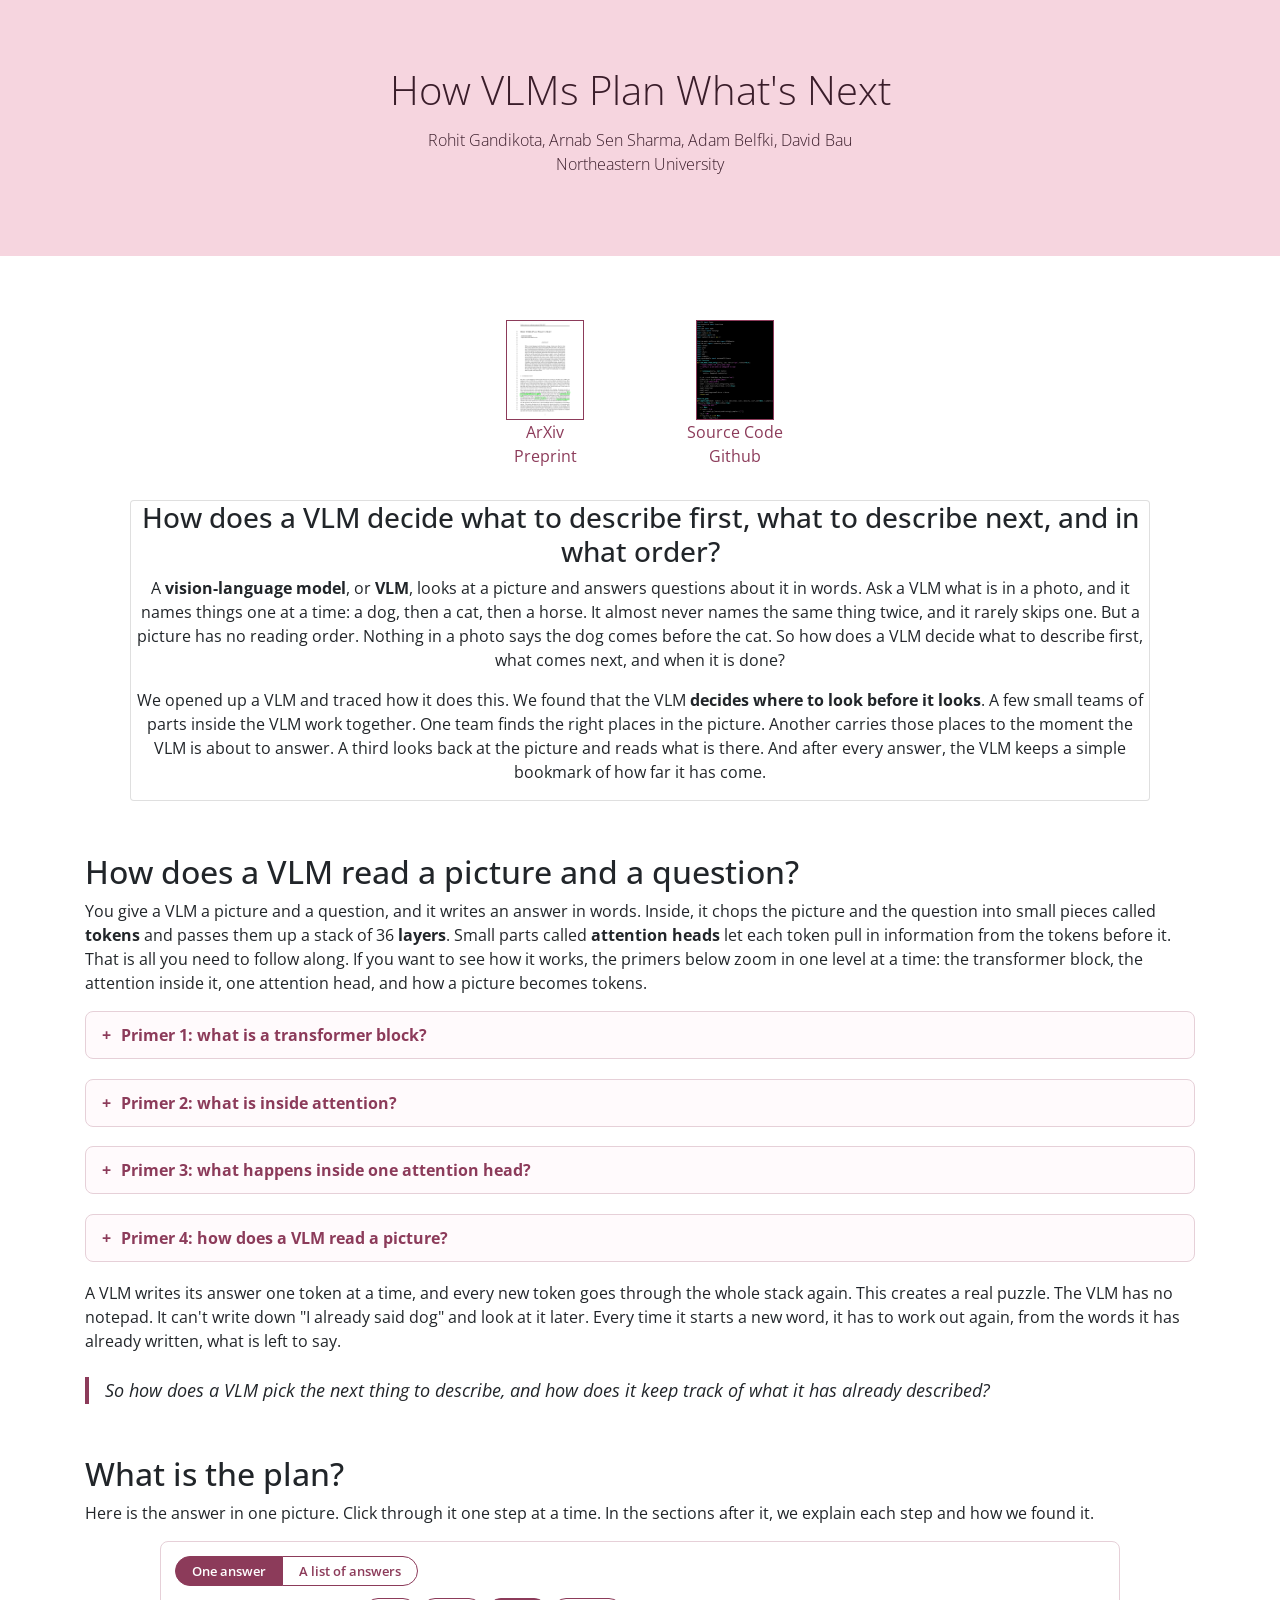
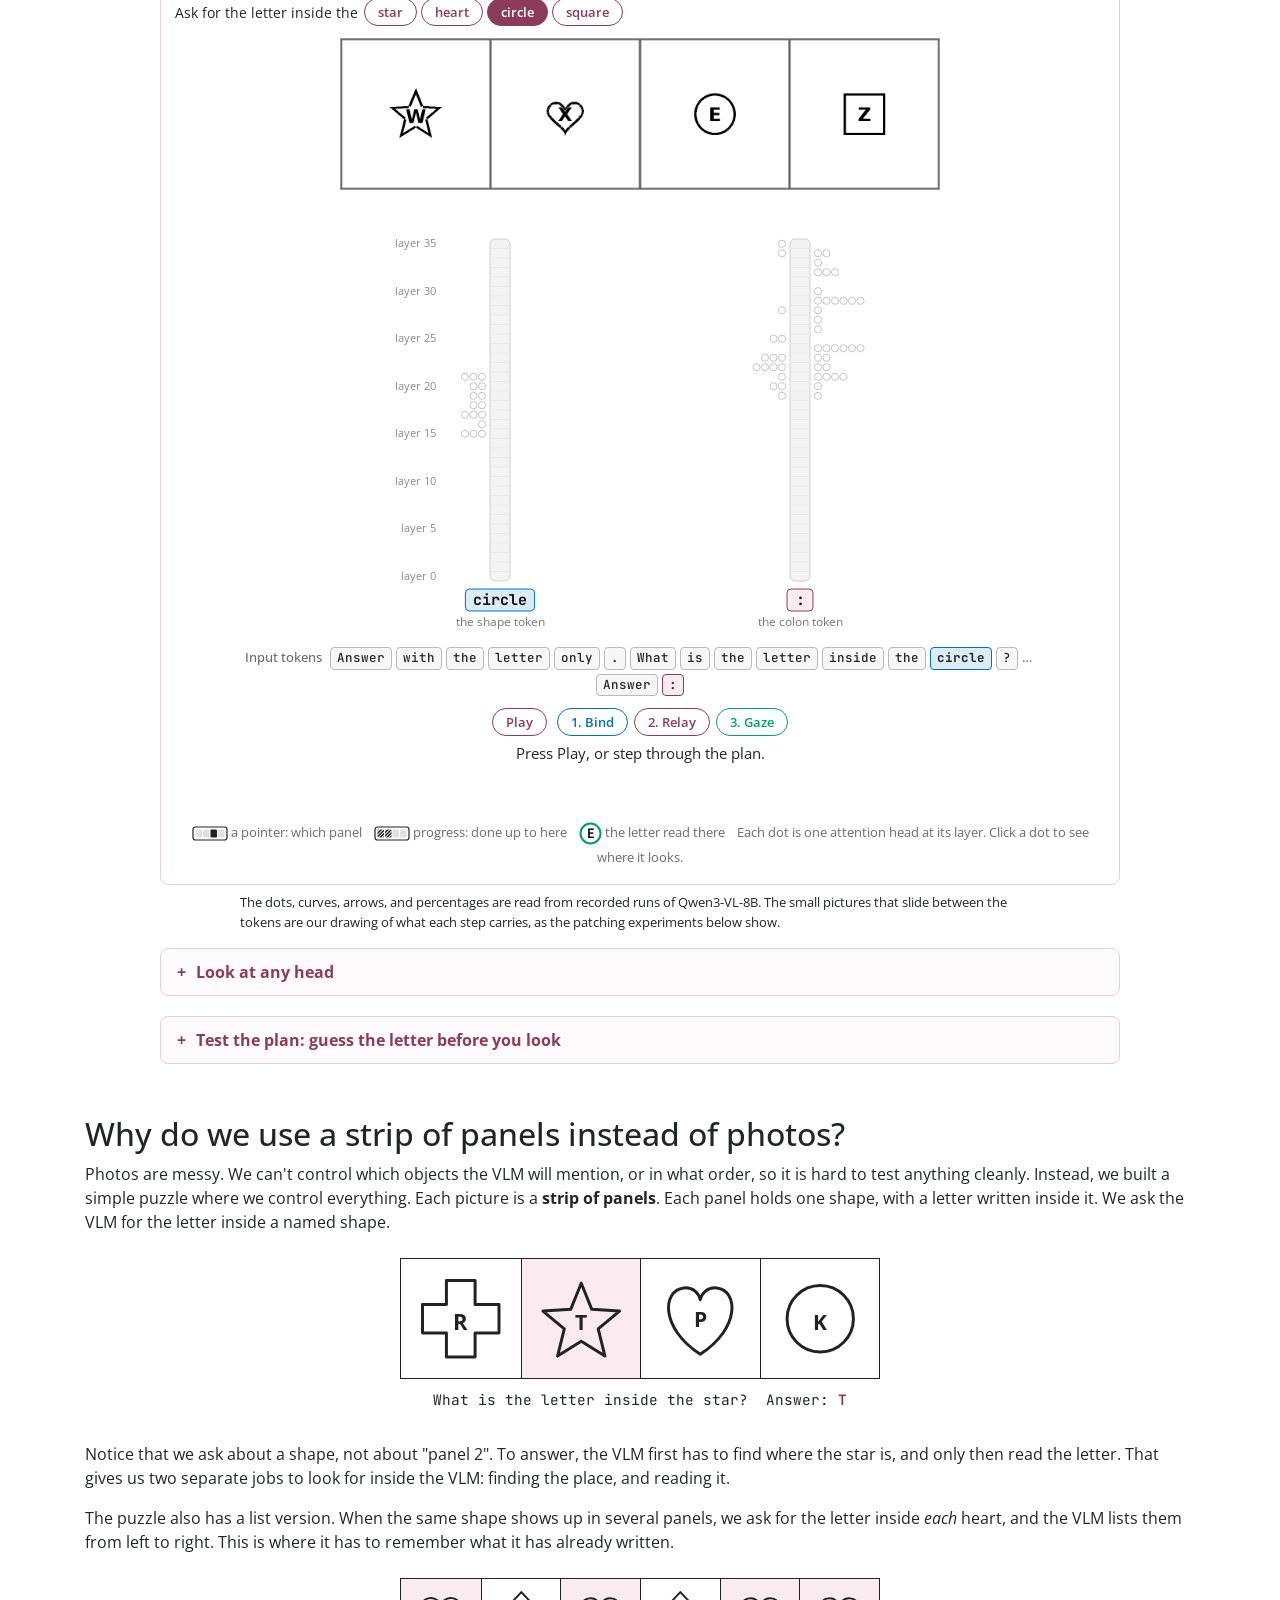
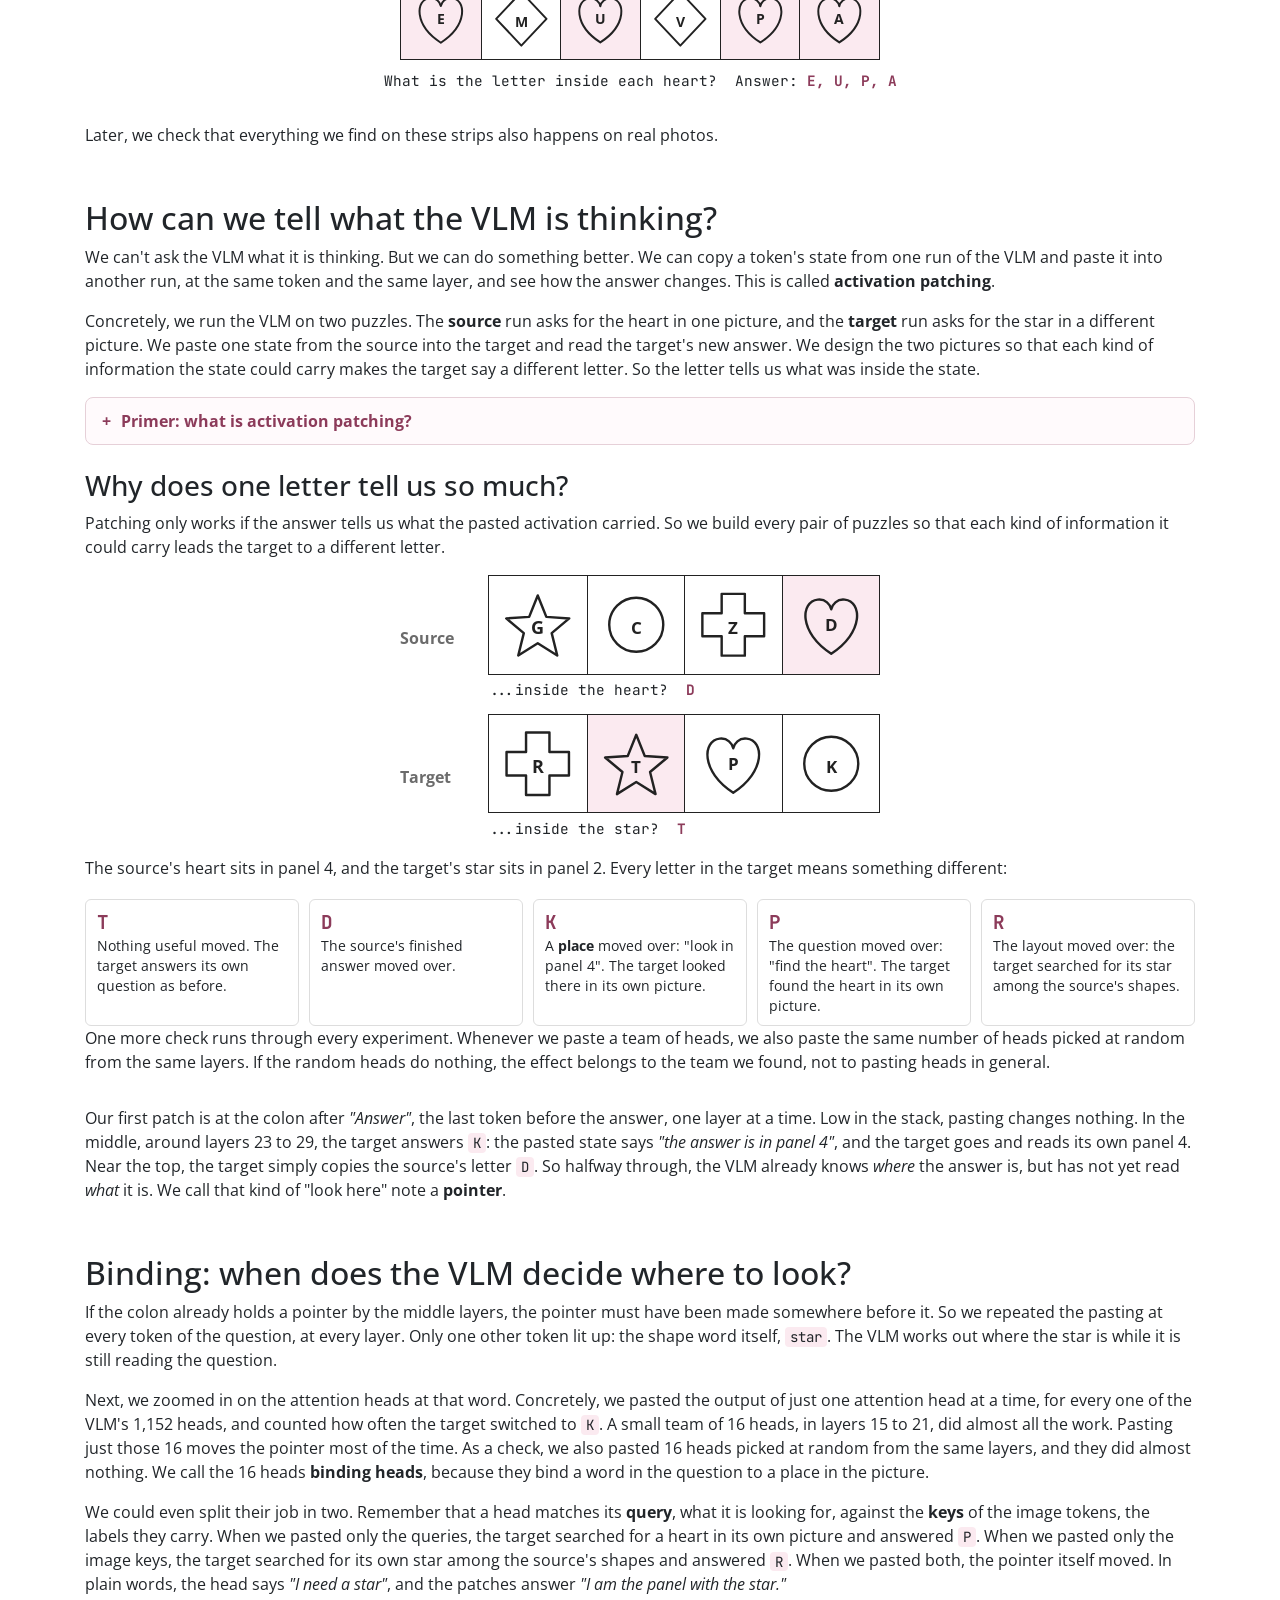
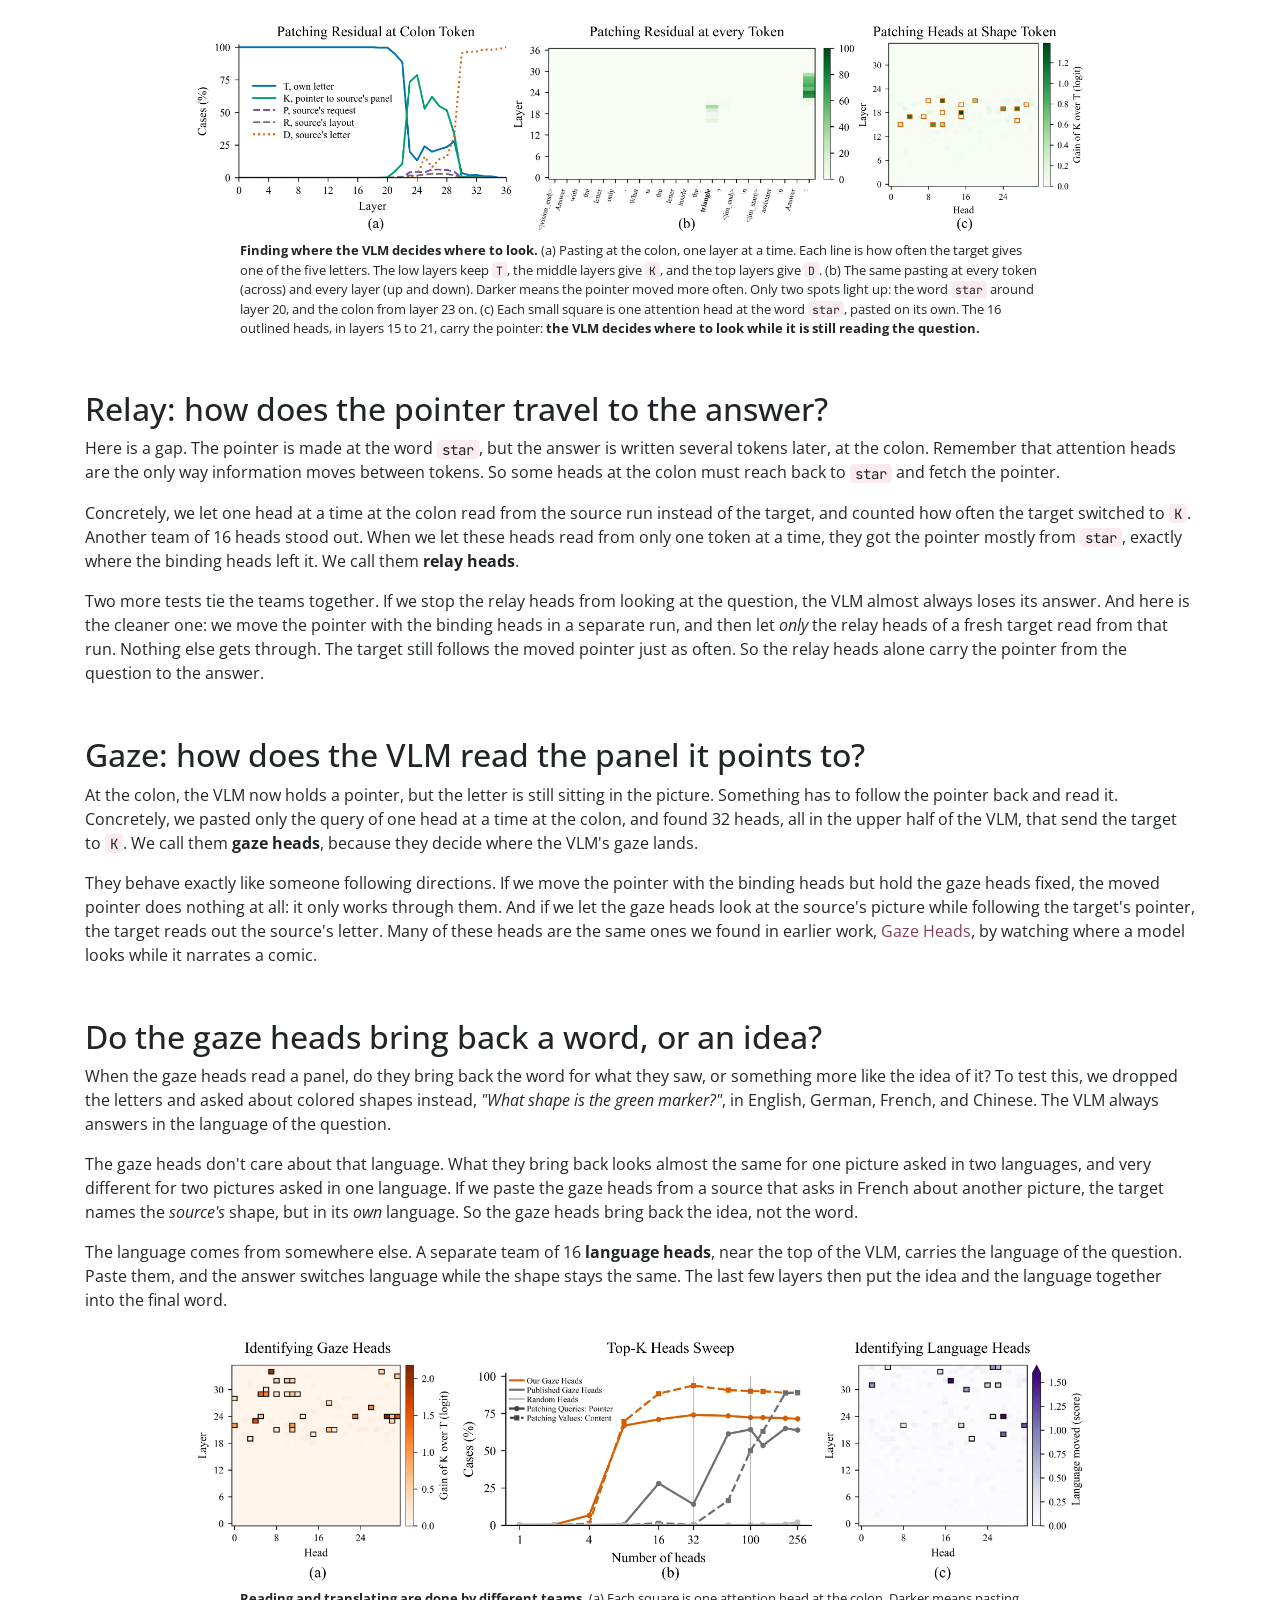
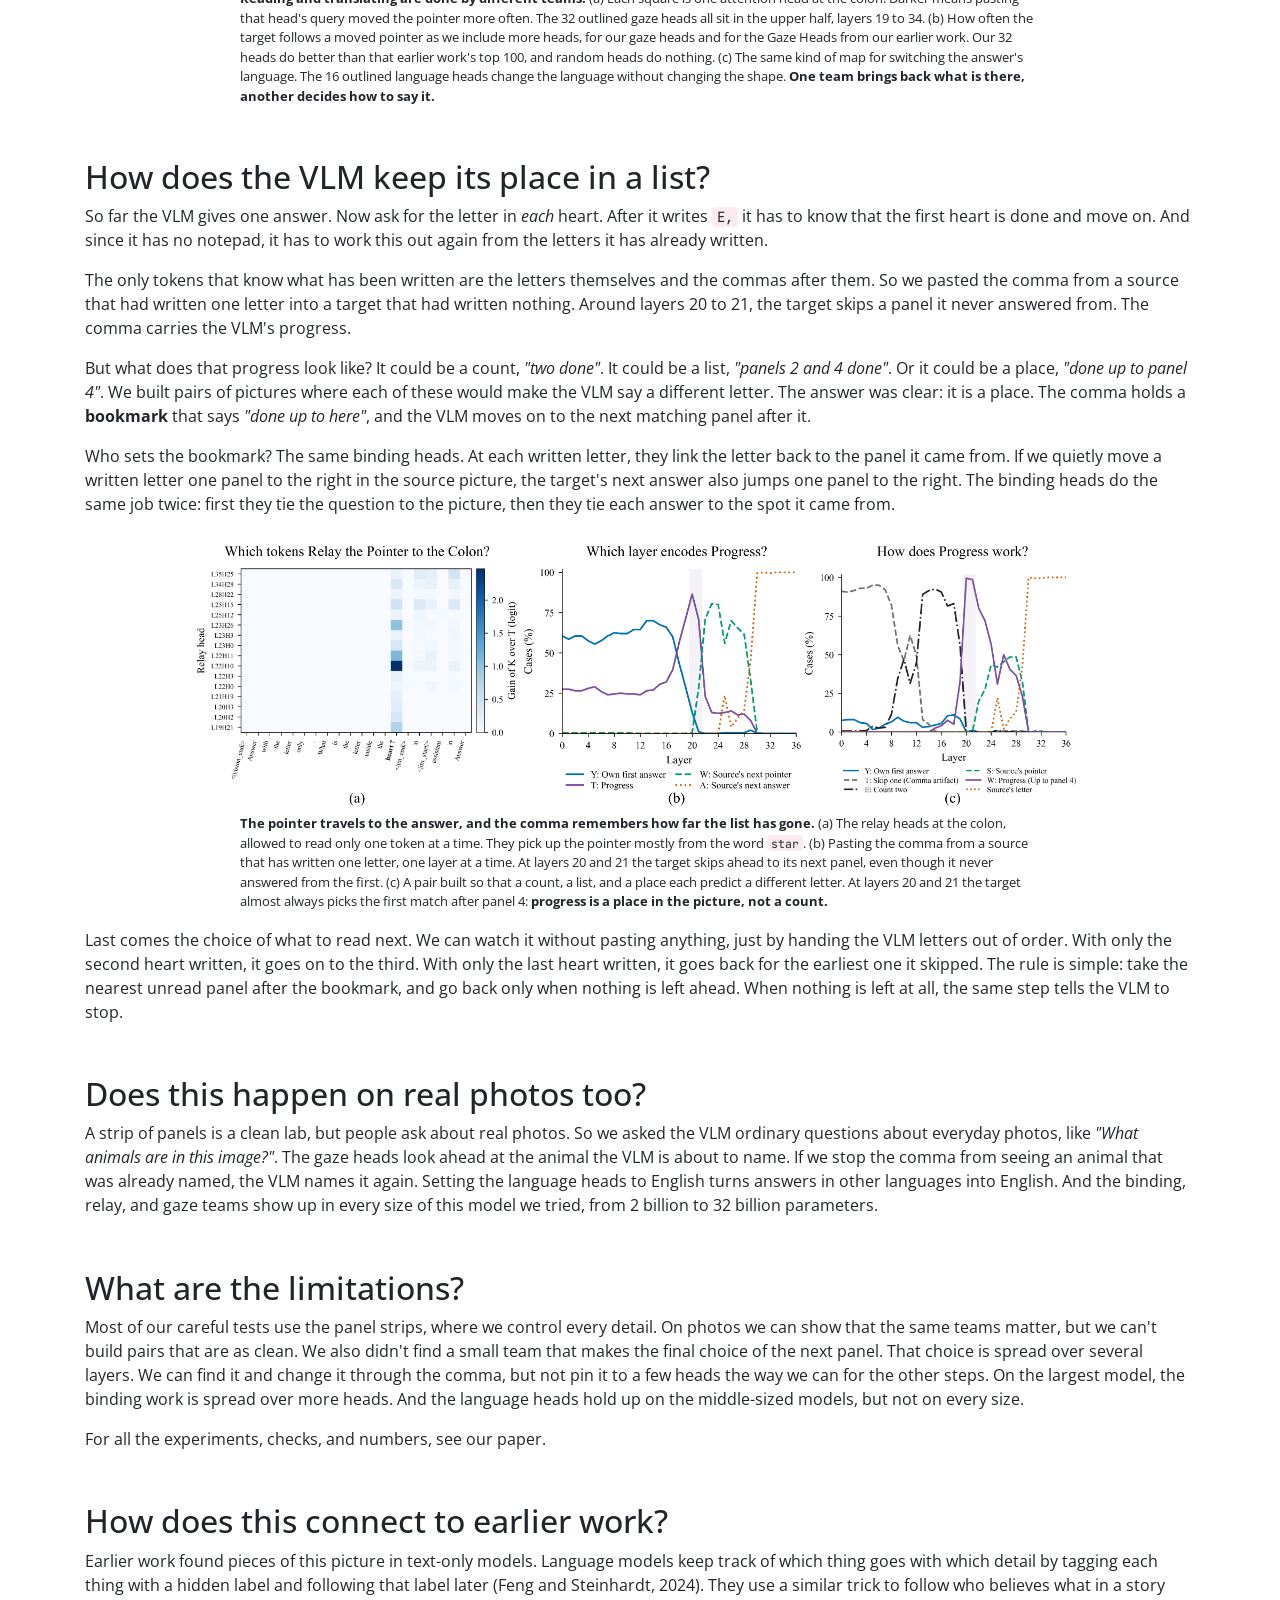
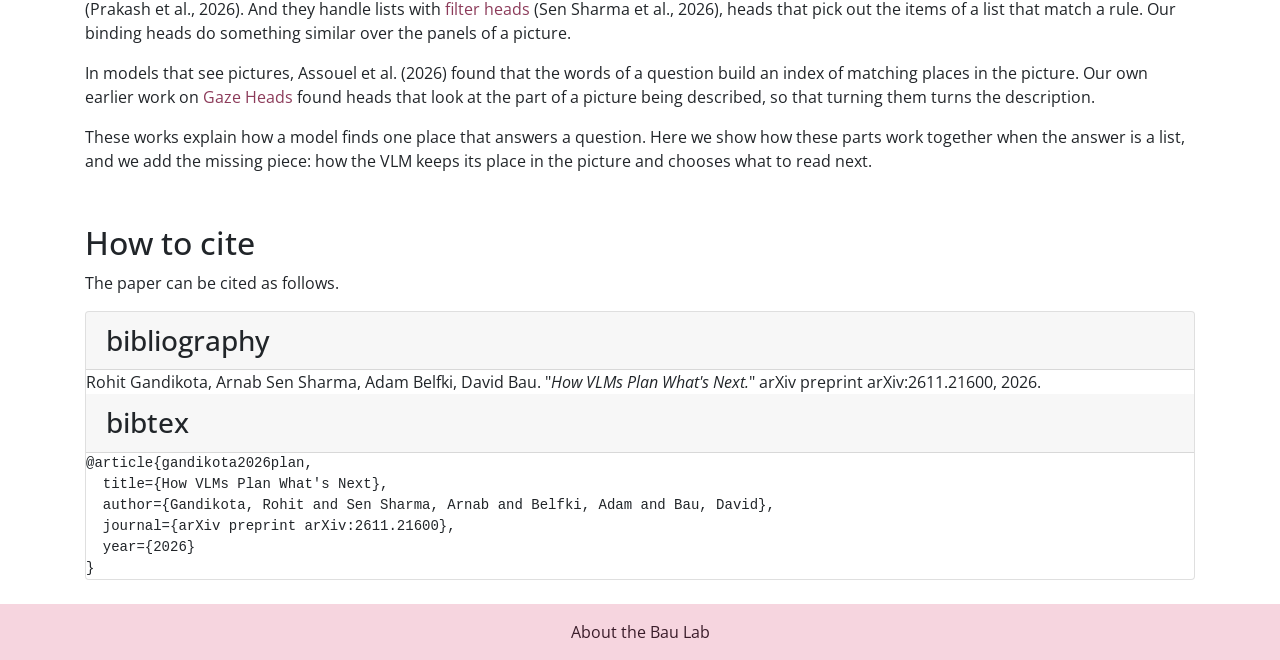
==== src/index.html @ c417b086 "Head map: title it 'Click on any cell' and add layer and head ticks" ====
<!doctype html>
<html lang="en">
<head>
<meta charset="utf-8">
<title>How VLMs Plan What's Next</title>
<meta name="viewport" content="width=device-width,initial-scale=1" />
<meta name="description" content="Inside a vision-language model, a few groups of attention heads decide where to look before the VLM looks." />
<meta property="og:title" content="How VLMs Plan What's Next" />
<meta property="og:description" content="Inside a vision-language model, a few groups of attention heads decide where to look before the VLM looks." />
<meta property="og:type" content="website" />
<meta property="og:image" content="https://plan.baulab.info/images/paper/mechanism_single.png" />
<meta name="twitter:card" content="summary_large_image" />
<meta name="twitter:title" content="How VLMs Plan What's Next" />
<meta name="twitter:description" content="Inside a vision-language model, a few groups of attention heads decide where to look before the VLM looks." />
<link rel="icon" href="favicon.ico">

<link href="https://maxcdn.bootstrapcdn.com/bootstrap/4.0.0-alpha.6/css/bootstrap.min.css" rel="stylesheet" integrity="sha384-rwoIResjU2yc3z8GV/NPeZWAv56rSmLldC3R/AZzGRnGxQQKnKkoFVhFQhNUwEyJ" crossorigin="anonymous">
<script src="https://code.jquery.com/jquery-3.2.1.min.js" integrity="sha256-hwg4gsxgFZhOsEEamdOYGBf13FyQuiTwlAQgxVSNgt4=" crossorigin="anonymous"></script>
<link rel="preconnect" href="https://fonts.googleapis.com">
<link rel="preconnect" href="https://fonts.gstatic.com" crossorigin>
<link href="https://fonts.googleapis.com/css?family=Open+Sans:300,400,700" rel="stylesheet">
<link href="https://fonts.googleapis.com/css2?family=JetBrains+Mono:wght@500&display=swap" rel="stylesheet">
<link href="style.css" rel="stylesheet">

<style>
:root {
  --rose: #F6D5DF;
  --rose-ink: #3A1D2A;
  --rose-dark: #8C3B5A;
  --bind: #0072B2;
  --relay: #8C3B5A;
  --gaze: #009E73;
  --prog: #D55E00;
  --tint: #FBEAF0;
  --muted: #6b6b6b;
}
.cite, .citegroup { margin-bottom: 8px; }
.tok { font-family: 'JetBrains Mono', Menlo, monospace; font-size: 0.88em; background: var(--tint); padding: 0.05em 0.35em; border-radius: 4px; }
.question { font-style: italic; font-size: 1.1rem; border-left: 4px solid var(--rose-dark); padding-left: 1rem; margin: 1.5rem 0; }
a { color: var(--rose-dark); }
.nd-pageheader a { color: var(--rose-ink); }

/* Panel strips used in the text */
.strip { display: grid; grid-template-columns: repeat(var(--n), minmax(0, 1fr)); max-width: 30rem; border: 1.5px solid #222; background: #fff; margin: 0 auto; }
.strip > div { aspect-ratio: 1; border-left: 1.5px solid #222; }
.strip > div:first-child { border-left: 0; }
.strip svg { width: 100%; height: 100%; display: block; }
.strip .hit { background: var(--tint); }
.prompt { font-family: 'JetBrains Mono', Menlo, monospace; font-size: 0.9rem; text-align: center; margin-top: 0.6rem; }
.prompt .ans { color: var(--rose-dark); font-weight: 700; }
.demo { margin: 1.5rem auto 2rem; }
.pair { display: grid; grid-template-columns: 4.5rem minmax(0, 1fr); gap: 0.8rem 1rem; align-items: center; max-width: 30rem; margin: 0 auto; }
.pair .lab { font-weight: 700; color: var(--muted); }
.pair .prompt { text-align: left; margin-top: 0.3rem; }
.outcomes { display: grid; grid-template-columns: repeat(auto-fit, minmax(10rem, 1fr)); gap: 0.6rem; margin-top: 1.2rem; }
.outcomes div { border: 1px solid #ddd; border-radius: 6px; padding: 0.55rem 0.7rem; font-size: 0.9rem; line-height: 1.4; }
.outcomes .L { font-family: 'JetBrains Mono', Menlo, monospace; font-size: 1.2rem; display: block; color: var(--rose-dark); font-weight: 700; }
figcaption { font-size: 13px; line-height: 1.5; text-align: left; max-width: 800px; margin: 8px auto 0; }

/* Interactive plan: recorded runs of the model, drawn step by step. Every name starts with pv-. */
#plan { --lang: #7A5195; --line: #e6d0d8; max-width: 960px; margin: 10px auto 0; text-align: left; }
#plan .pv-mono { font-family: 'JetBrains Mono', Menlo, monospace; }
#plan .pv-note { font-size: 13px; color: var(--muted); }
#plan .pv-card { border: 1px solid var(--line); border-radius: 8px; background: #fff; padding: 14px; min-width: 0; }
#plan .pv-card h3 { margin: 0 0 8px; font-size: 0.95rem; font-weight: 700; color: var(--rose-dark); }
#plan .pv-strip { position: relative; border: 1px solid #999; line-height: 0; }
#plan .pv-strip img { width: 100%; display: block; }
#plan .pv-strip canvas { position: absolute; inset: 0; width: 100%; height: 100%; image-rendering: pixelated; pointer-events: none; }
#plan .pv-ask { margin: 8px 0 2px; font-size: 14px; line-height: 1.5; }
#plan .pv-controls { display: flex; flex-wrap: wrap; align-items: center; gap: 10px; margin-top: 8px; }
#plan button { font: 600 13px 'Open Sans', sans-serif; border: 1px solid var(--rose-dark); background: #fff; color: var(--rose-dark); border-radius: 999px; padding: 4px 13px; cursor: pointer; }
#plan button[aria-pressed="true"] { background: var(--rose-dark); color: #fff; }
#plan button:focus-visible { outline: 2px solid var(--bind); outline-offset: 2px; }
#plan .pv-picker { display: flex; flex-wrap: wrap; align-items: center; gap: 6px; margin-bottom: 12px; font-size: 14px; }
#plan .pv-scroll { overflow-x: auto; }
#plan .pv-scene { position: relative; min-width: 600px; max-width: 900px; margin: 0 auto; }
#plan .pv-scene .pv-strip { width: 66.667%; margin: 0 auto; }
#pv-fig { display: block; width: 100%; height: auto; margin-top: -1px; }
#pv-fig .pv-in { animation: pv-fadein .5s ease both; }
@keyframes pv-fadein { from { opacity: 0; } }
@media (prefers-reduced-motion: reduce) { #pv-fig .pv-in { animation: none; } }
#plan .pv-question { display: flex; flex-wrap: wrap; justify-content: center; align-items: center; gap: 4px; font: 500 12.5px/1.5 'JetBrains Mono', Menlo, monospace; margin: 6px auto 12px; max-width: 820px; }
#plan .pv-question .pv-note { font-family: 'Open Sans', sans-serif; margin-right: 4px; }
#plan .pv-tok { border: 1px solid #b9b9b9; border-radius: 4px; background: #f7f7f7; padding: 1px 6px; white-space: pre; }
#plan .pv-tokS { background: #dcecf6; border-color: var(--bind); font-weight: 700; }
#plan .pv-tokC { background: var(--tint); border-color: var(--rose-dark); font-weight: 700; }
#plan .pv-tokG { background: #fff; border-color: var(--rose-dark); color: var(--rose-dark); font-weight: 700; animation: pv-fadein .5s ease both; }
#plan #pv-ans { display: contents; }
#plan .pv-steps { display: inline-flex; flex-wrap: wrap; gap: 6px; }
#plan .pv-steps button { border-color: var(--c); color: var(--c); }
#plan .pv-steps button[aria-pressed="true"] { background: var(--c); color: #fff; }
#plan .pv-modes { display: inline-flex; }
#plan .pv-modes button { border-radius: 0; margin-left: -1px; padding: 5px 16px; }
#plan .pv-modes button:first-child { border-radius: 999px 0 0 999px; margin-left: 0; }
#plan .pv-modes button:last-child { border-radius: 0 999px 999px 0; }
#plan .pv-say { min-height: 4.8em; font-size: 15px; line-height: 1.55; margin: 6px auto 0; max-width: 820px; text-align: center; }
#plan .pv-key { text-align: center; margin: 6px 0 0; line-height: 1.9; }
#plan .pv-key svg { vertical-align: middle; }
#plan details.primer { text-align: left; }
#plan .pv-heads { display: grid; grid-template-columns: minmax(0, 1.5fr) minmax(0, 1fr); gap: 18px; align-items: start; }
@media (max-width: 860px) { #plan .pv-heads { grid-template-columns: minmax(0, 1fr); } }
#plan .pv-tabs, #plan .pv-chips { display: flex; flex-wrap: wrap; gap: 5px; margin-bottom: 8px; }
#plan .pv-tabs button { border-color: var(--c); color: var(--c); }
#plan .pv-tabs button[aria-pressed="true"] { background: var(--c); color: #fff; }
#plan .pv-chips button { font: 500 11.5px 'JetBrains Mono', Menlo, monospace; padding: 2px 7px; border-color: var(--c); color: var(--c); }
#plan .pv-chips button[aria-pressed="true"] { background: var(--c); color: #fff; }
#plan .pv-info { font-size: 13.5px; line-height: 1.5; min-height: 3.2em; margin: 8px 0 0; }
#plan .pv-bars { display: flex; align-items: flex-end; gap: 2px; height: 120px; margin-top: 10px; border-bottom: 1px solid #ccc; overflow-x: auto; }
#plan .pv-bars div { flex: 1 0 13px; background: var(--c); min-height: 1px; border-radius: 2px 2px 0 0; }
#plan .pv-barlabels { display: flex; gap: 2px; overflow: hidden; }
#plan .pv-barlabels span { flex: 1 0 13px; font: 500 9.5px 'JetBrains Mono', Menlo, monospace; writing-mode: vertical-rl; transform: rotate(180deg); height: 74px; overflow: hidden; white-space: pre; color: #555; text-align: right; }
#pv-map { width: 100%; max-width: 330px; image-rendering: pixelated; cursor: crosshair; border: 1px solid #ccc; display: block; }
#plan .pv-mapgrid { display: grid; grid-template-columns: auto 16px minmax(0, 330px); column-gap: 4px; justify-content: start; }
#plan .pv-mapgrid .pv-ax { font-size: 12.5px; color: var(--muted); text-align: center; }
#plan .pv-mapgrid .pv-axy { grid-column: 1; grid-row: 1; writing-mode: vertical-rl; transform: rotate(180deg); }
#plan .pv-mapgrid .pv-axx { grid-column: 3; grid-row: 3; }
#plan .pv-ticks { position: relative; font: 500 10px 'JetBrains Mono', Menlo, monospace; color: var(--muted); }
#plan .pv-ticksy { grid-column: 2; grid-row: 1; }
#plan .pv-ticksy span { position: absolute; right: 0; transform: translateY(-50%); }
#plan .pv-ticksx { grid-column: 3; grid-row: 2; height: 17px; }
#plan .pv-ticksx span { position: absolute; top: 3px; transform: translateX(-50%); }
#pv-map { grid-column: 3; grid-row: 1; }
#plan .pv-pair { display: grid; grid-template-columns: repeat(2, minmax(0, 1fr)); gap: 14px; margin: 10px 0 14px; }
@media (max-width: 700px) { #plan .pv-pair { grid-template-columns: minmax(0, 1fr); } }
#plan .pv-patches { display: grid; grid-template-columns: repeat(auto-fill, minmax(280px, 1fr)); gap: 12px; }
#plan .pv-patch { border: 1px solid var(--line); border-left: 4px solid var(--c); border-radius: 6px; padding: 10px 12px; }
#plan .pv-patch p { margin: 0 0 8px; font-size: 13.5px; line-height: 1.5; }
#plan .pv-opts { display: flex; flex-wrap: wrap; gap: 5px; }
#plan .pv-opts button { font: 600 14px 'JetBrains Mono', Menlo, monospace; min-width: 36px; }
#plan .pv-opts button.pv-right { background: var(--gaze); border-color: var(--gaze); color: #fff; }
#plan .pv-opts button.pv-wrong { background: #eee; border-color: #bbb; color: #888; text-decoration: line-through; }
#plan .pv-out { font-size: 13px; line-height: 1.5; margin-top: 8px; min-height: 2.6em; }
#patch .stage { background: #fff; border: 1px solid #e6d0d8; border-radius: 8px; overflow-x: auto; }
#patch svg { display: block; width: 100%; min-width: 640px; height: auto; }
#patch .controls { display: flex; flex-wrap: wrap; align-items: center; justify-content: center; gap: 8px; margin: 12px 0 6px; }
#patch .say { min-height: 6.5em; max-width: 800px; margin: 4px auto 0; font-size: 15px; line-height: 1.55; }
#patch { max-width: 820px; margin: 10px auto 24px; }
#patch svg { min-width: 520px; }
#patch input[type=range] { width: min(420px, 100%); accent-color: var(--rose-dark); }
#patch .say { min-height: 3.5em; }
details.primer { border: 1px solid #e6d0d8; border-radius: 8px; margin: 1rem 0 1.2rem; background: #fffafc; }
details.primer > summary { cursor: pointer; padding: 0.7rem 1rem; font-weight: 700; color: var(--rose-dark); list-style: none; }
details.primer > summary::-webkit-details-marker { display: none; }
details.primer > summary::before { content: "+"; display: inline-block; width: 1.2em; font-weight: 700; }
details.primer[open] > summary::before { content: "\2212"; }
details.primer > summary:focus-visible { outline: 2px solid var(--bind); outline-offset: 2px; }
.primer-body { padding: 0 1rem 1rem; }
.primer-body .stage { background: #fff; border: 1px solid #eee; border-radius: 6px; overflow-x: auto; }
.primer-body .stage svg { display: block; width: 100%; min-width: 520px; height: auto; }
.primer-body .controls { display: flex; justify-content: center; gap: 8px; margin: 10px 0 4px; }
.primer-body .controls button { font: 600 14px 'Open Sans', sans-serif; border: 1px solid var(--rose-dark); background: #fff; color: var(--rose-dark); border-radius: 999px; padding: 4px 14px; cursor: pointer; }
.primer-body .controls button:disabled { opacity: 0.35; cursor: default; }
.primer-body .controls button[aria-pressed="true"] { background: var(--rose-dark); color: #fff; }
.primer-body .controls button.head-toggle { border-color: var(--hc); color: var(--hc); }
.primer-body .controls button.head-toggle[aria-pressed="true"] { background: var(--hc); color: #fff; }
.primer-body .say { min-height: 4.5em; font-size: 15px; line-height: 1.55; }
.mlp-box { transform-box: fill-box; transform-origin: center; }
@media (prefers-reduced-motion: no-preference) { .mlp-box.pulse { animation: mlp-pulse 0.9s ease-in-out infinite; } }
@keyframes mlp-pulse { 0%, 100% { transform: scale(1); } 50% { transform: scale(1.18); } }
</style>
</head>
<body class="nd-docs">
<div class="nd-pageheader">
 <div class="container">
 <h1 class="lead">
 How VLMs Plan
 <nobr class="widenobr">What's Next</nobr>
 </h1>
<address>
  <nobr><a href="https://rohitgandikota.github.io/" target="_blank">Rohit Gandikota</a>,</nobr>
  <nobr>Arnab Sen Sharma,</nobr>
  <nobr>Adam Belfki,</nobr>
  <nobr><a href="https://baulab.info/" target="_blank">David Bau</a></nobr>
 <br>
  <nobr><a href="https://khoury.northeastern.edu/" target="_blank">Northeastern University</a></nobr>
</address>
 </div>
</div><!-- end nd-pageheader -->

<div class="container">
<div class="row justify-content-center text-center">

<p>
<a href="https://arxiv.org/abs/2611.21600" class="d-inline-block p-3 align-top" target="_blank"><img height="100" width="78" src="images/paper-thumb.png" style="border:1px solid; margin: 0 38px;" alt="Paper thumbnail" data-nothumb=""><br>ArXiv<br>Preprint</a>
<a href="https://github.com/rohitgandikota/vlm-planning" class="d-inline-block p-3 align-top" target="_blank"><img height="100" width="78" src="images/code-thumb.png" style="border:1px solid; margin: 0 38px;" alt="Github code thumbnail" data-nothumb=""><br>Source Code<br>Github</a>
</p>

<div class="card" style="max-width: 1020px;">
<div class="card-block">
<h3>How does a VLM decide what to describe first, what to describe next, and in what order?</h3>
<p>
A <b>vision-language model</b>, or <b>VLM</b>, looks at a picture and answers questions about it in words. Ask a VLM what is in a photo, and it names things one at a time: a dog, then a cat, then a horse. It almost never names the same thing twice, and it rarely skips one. But a picture has no reading order. Nothing in a photo says the dog comes before the cat. So how does a VLM decide what to describe first, what comes next, and when it is done?
</p>
<p>
We opened up a VLM and traced how it does this. We found that the VLM <b>decides where to look before it looks</b>. A few small teams of parts inside the VLM work together. One team finds the right places in the picture. Another carries those places to the moment the VLM is about to answer. A third looks back at the picture and reads what is there. And after every answer, the VLM keeps a simple bookmark of how far it has come.
</p>
</div><!--card-block-->
</div><!--card-->

</div><!--row-->

<div class="row">
<div class="col">



<h2>How does a VLM read a picture and a question?</h2>
<p>You give a VLM a picture and a question, and it writes an answer in words. Inside, it chops the picture and the question into small pieces called <b>tokens</b> and passes them up a stack of 36 <b>layers</b>. Small parts called <b>attention heads</b> let each token pull in information from the tokens before it. That is all you need to follow along. If you want to see how it works, the primers below zoom in one level at a time: the transformer block, the attention inside it, one attention head, and how a picture becomes tokens.</p>

<details class="primer" id="primer-transformer">
<summary>Primer 1: what is a transformer block?</summary>
<div class="primer-body">
<p>Almost every modern language model, VLMs included, is a <b>transformer</b>. It reads text as a row of <b>tokens</b>, small word pieces. Each token carries a running note of everything the VLM knows about it so far. This note is called the <b>residual stream</b>, and you can picture it as a straight line running up through the VLM.</p>
<div class="stage"><svg id="block-svg" viewBox="0 0 900 362" role="img" aria-label="The simplest transformer block: a residual stream line with an attention step and an MLP step that each read from the line and add back to it"></svg></div>
<p style="margin-top: 0.8rem">This is the simplest <b>transformer block</b>. It does two things, in order. <b>Attention</b> reads the stream, pulls in information from <i>other</i> tokens, and adds it back. Then the <b>MLP</b> reads the stream and works on <i>this</i> token alone, and adds its result back too. A model is just many of these blocks stacked on top of each other. Ours has 36, which we call its <b>layers</b>.</p>
<p>Here is a whole sentence going through two blocks. We follow the last token.</p>
<div class="stage"><svg id="tf-svg" viewBox="0 0 900 668" role="img" aria-label="A sentence of five tokens; the last token goes through two transformer blocks, each with attention and an MLP added to its residual stream"></svg></div>
<div class="controls"><button type="button" data-act="prev">Back</button><button type="button" data-act="play">Play</button><button type="button" data-act="next">Next</button></div>
<div class="say" aria-live="polite"></div>
</div>
</details>

<details class="primer" id="primer-inside">
<summary>Primer 2: what is inside attention?</summary>
<div class="primer-body">
<p>Zoom in one level: open the attention box from the transformer block.</p>
<div class="stage"><svg id="in-svg" viewBox="0 0 900 420" role="img" aria-label="The attention box opens up into several attention heads, each looking at a different earlier word"></svg></div>
<div class="controls"><button type="button" data-act="prev">Back</button><button type="button" data-act="play">Play</button><button type="button" data-act="next">Next</button></div>
<div class="say" aria-live="polite"></div>
</div>
</details>

<details class="primer" id="primer-attention">
<summary>Primer 3: what happens inside one attention head?</summary>
<div class="primer-body">
<p>Zoom in one more level: open a single attention head. Each head does a small search over the earlier tokens, using three things: a <b>query</b>, <b>keys</b>, and <b>values</b>. Click through to follow one head at the word <span class="tok">it</span>, step by step.</p>
<div class="stage"><svg id="att-svg" viewBox="0 0 900 490" role="img" aria-label="One attention head at the word it, comparing its query with the keys of earlier words and copying the value of the best match"></svg></div>
<div class="controls"><button type="button" data-act="prev">Back</button><button type="button" data-act="play">Play</button><button type="button" data-act="next">Next</button></div>
<div class="say" aria-live="polite"></div>
</div>
</details>

<details class="primer" id="primer-vlm">
<summary>Primer 4: how does a VLM read a picture?</summary>
<div class="primer-body">
<p>Everything so far was about words. Here is how a picture gets in.</p>
<div class="stage"><svg id="vlm-svg" viewBox="0 0 1040 370" role="img" aria-label="A picture is cut into squares; each square becomes a token placed between image start and image end tokens, followed by the words; the language model reads the row and writes the answer"></svg></div>
<div class="controls"><button type="button" data-act="prev">Back</button><button type="button" data-act="play">Play</button><button type="button" data-act="next">Next</button></div>
<div class="say" aria-live="polite"></div>
</div>
</details>




<p>A VLM writes its answer one token at a time, and every new token goes through the whole stack again. This creates a real puzzle. The VLM has no notepad. It can't write down "I already said dog" and look at it later. Every time it starts a new word, it has to work out again, from the words it has already written, what is left to say.</p>
<p class="question">So how does a VLM pick the next thing to describe, and how does it keep track of what it has already described?</p>

<h2>What is the plan?</h2>
<p>Here is the answer in one picture. Click through it one step at a time. In the sections after it, we explain each step and how we found it.</p>
<figure id="plan" aria-label="Interactive walk-through of the plan">
<div class="pv-card">
  <div class="pv-picker"><span id="pv-modes" class="pv-modes"></span></div>
  <div class="pv-picker"><span id="pv-lead"></span> <span id="pv-asks"></span></div>
  <div class="pv-scroll"><div class="pv-scene">
    <div class="pv-strip"><img id="pv-pic" alt="A row of panels, each with a shape and a letter"><canvas id="pv-heat"></canvas></div>
    <svg id="pv-fig" viewBox="0 0 900 452" role="img" aria-label="The tokens that matter, each drawn as a column of 36 layers. Dots mark the attention heads at their layers, curves show where they look in the picture, and arrows show which token they read."></svg>
  </div></div>
  <p class="pv-question" id="pv-question"></p>
  <div class="pv-controls" style="justify-content:center">
    <button id="pv-play" type="button" aria-pressed="false">Play</button>
    <span id="pv-steps" class="pv-steps"></span>
  </div>
  <p class="pv-say" id="pv-say" aria-live="polite"></p>
  <p class="pv-note pv-key">
    <svg width="36" height="15" viewBox="-18 -7.5 36 15" aria-hidden="true"><rect x="-17" y="-6.5" width="34" height="13" rx="2.5" fill="#fff" stroke="#222" stroke-width="1.2"/><rect x="-14.5" y="-4" width="6.5" height="8" rx="1" fill="#e2e2e2"/><rect x="-7" y="-4" width="6.5" height="8" rx="1" fill="#e2e2e2"/><rect x="0.5" y="-4" width="6.5" height="8" rx="1" fill="#222"/><rect x="8" y="-4" width="6.5" height="8" rx="1" fill="#e2e2e2"/></svg> a pointer: which panel
    &nbsp;&nbsp; <svg width="36" height="15" viewBox="-18 -7.5 36 15" aria-hidden="true"><defs><pattern id="pv-done" width="2.4" height="2.4" patternUnits="userSpaceOnUse" patternTransform="rotate(45)"><rect width="2.4" height="2.4" fill="#222"/><rect width="0.9" height="2.4" fill="#fff"/></pattern></defs><rect x="-17" y="-6.5" width="34" height="13" rx="2.5" fill="#fff" stroke="#222" stroke-width="1.2"/><rect x="-14.5" y="-4" width="6.5" height="8" rx="1" fill="url(#pv-done)"/><rect x="-7" y="-4" width="6.5" height="8" rx="1" fill="url(#pv-done)"/><rect x="0.5" y="-4" width="6.5" height="8" rx="1" fill="#e2e2e2"/><rect x="8" y="-4" width="6.5" height="8" rx="1" fill="#e2e2e2"/></svg> progress: done up to here
    &nbsp;&nbsp; <svg width="23" height="23" viewBox="-11.5 -11.5 23 23" aria-hidden="true"><circle r="10" fill="#fff" stroke="#009E73" stroke-width="2"/><text y="4.6" text-anchor="middle" font-family="JetBrains Mono, Menlo, monospace" font-size="13" font-weight="700">E</text></svg> the letter read there
    &nbsp;&nbsp; Each dot is one attention head at its layer. Click a dot to see where it looks.</p>
</div>
<figcaption>The dots, curves, arrows, and percentages are read from recorded runs of Qwen3-VL-8B. The small pictures that slide between the tokens are our drawing of what each step carries, as the patching experiments below show.</figcaption>

<details class="primer">
<summary>Look at any head</summary>
<div class="primer-body">
<p class="pv-note" style="margin:0 0 8px">Pick a group, then a head. The picture shows where that head looks, and the bars show which text tokens it reads.</p>
<div class="pv-heads">
  <div class="pv-card">
    <div class="pv-tabs" id="pv-tabs"></div>
    <div class="pv-controls" style="margin: 0 0 8px">
      <span class="pv-note">Read at the</span>
      <button type="button" data-tok="shape" aria-pressed="true">shape token</button>
      <button type="button" data-tok="colon" aria-pressed="false">colon token</button>
    </div>
    <div class="pv-chips" id="pv-chips"></div>
    <div class="pv-strip"><img id="pv-img2" alt=""><canvas id="pv-heat2"></canvas></div>
    <p class="pv-info" id="pv-info" aria-live="polite"></p>
    <div class="pv-bars" id="pv-bars"></div>
    <div class="pv-barlabels" id="pv-barlabels"></div>
  </div>
  <div class="pv-card">
    <h3>Click on any cell</h3>
    <div class="pv-mapgrid">
      <span class="pv-ax pv-axy">layers</span>
      <div class="pv-ticks pv-ticksy" id="pv-ty"></div>
      <canvas id="pv-map" width="32" height="36"></canvas>
      <div class="pv-ticks pv-ticksx" id="pv-tx"></div>
      <span class="pv-ax pv-axx">heads</span>
    </div>
    <p class="pv-note" id="pv-mapnote" style="margin: 8px 0 0"></p>
  </div>
</div>
</div>
</details>

<details class="primer">
<summary>Test the plan: guess the letter before you look</summary>
<div class="primer-body">
<p class="pv-note" style="margin:0 0 4px">A patch copies one internal state from the source run into the target run. The letter the target then writes tells us what that state carried.</p>
<div class="pv-pair" id="pv-pair"></div>
<div class="pv-patches" id="pv-patches"></div>
</div>
</details>
</figure>

<h2>Why do we use a strip of panels instead of photos?</h2>
<p>Photos are messy. We can't control which objects the VLM will mention, or in what order, so it is hard to test anything cleanly. Instead, we built a simple puzzle where we control everything. Each picture is a <b>strip of panels</b>. Each panel holds one shape, with a letter written inside it. We ask the VLM for the letter inside a named shape.</p>
<div class="demo">
  <div class="strip" style="--n:4" data-strip="plus:R star:T heart:P circle:K" data-hit="1"></div>
  <div class="prompt">What is the letter inside the star? &nbsp;Answer: <span class="ans">T</span></div>
</div>
<p>Notice that we ask about a shape, not about "panel 2". To answer, the VLM first has to find where the star is, and only then read the letter. That gives us two separate jobs to look for inside the VLM: finding the place, and reading it.</p>
<p>The puzzle also has a list version. When the same shape shows up in several panels, we ask for the letter inside <i>each</i> heart, and the VLM lists them from left to right. This is where it has to remember what it has already written.</p>
<div class="demo">
  <div class="strip" style="--n:6" data-strip="heart:E diamond:M heart:U diamond:V heart:P heart:A" data-hit="0 2 4 5"></div>
  <div class="prompt">What is the letter inside each heart? &nbsp;Answer: <span class="ans">E, U, P, A</span></div>
</div>
<p>Later, we check that everything we find on these strips also happens on real photos.</p>

<h2>How can we tell what the VLM is thinking?</h2>
<p>We can't ask the VLM what it is thinking. But we can do something better. We can copy a token's state from one run of the VLM and paste it into another run, at the same token and the same layer, and see how the answer changes. This is called <b>activation patching</b>.</p>
<p>Concretely, we run the VLM on two puzzles. The <b>source</b> run asks for the heart in one picture, and the <b>target</b> run asks for the star in a different picture. We paste one state from the source into the target and read the target's new answer. We design the two pictures so that each kind of information the state could carry makes the target say a different letter. So the letter tells us what was inside the state.</p>

<details class="primer" id="primer-patching">
<summary>Primer: what is activation patching?</summary>
<div class="primer-body">
<p>Activation patching is how we test what a piece of the VLM's work contains. Click through to see one patch.</p>
<div class="stage"><svg id="pp-svg" viewBox="0 0 900 400" role="img" aria-label="Two runs of the VLM; a state saved from the source run is pasted into the target run at the same layer, and the target's answer changes"></svg></div>
<div class="controls"><button type="button" data-act="prev">Back</button><button type="button" data-act="play">Play</button><button type="button" data-act="next">Next</button></div>
<div class="say" aria-live="polite"></div>

</div>
</details>

<div class="demo">
<h3>Why does one letter tell us so much?</h3>
<p>Patching only works if the answer tells us what the pasted activation carried. So we build every pair of puzzles so that each kind of information it could carry leads the target to a different letter.</p>
<div class="pair">
  <span class="lab">Source</span>
  <div><div class="strip" style="--n:4" data-strip="star:G circle:C plus:Z heart:D" data-hit="3"></div><div class="prompt">...inside the heart? &nbsp;<span class="ans">D</span></div></div>
  <span class="lab">Target</span>
  <div><div class="strip" style="--n:4" data-strip="plus:R star:T heart:P circle:K" data-hit="1"></div><div class="prompt">...inside the star? &nbsp;<span class="ans">T</span></div></div>
</div>
<p style="margin-top: 1rem">The source's heart sits in panel 4, and the target's star sits in panel 2. Every letter in the target means something different:</p>
<div class="outcomes">
  <div><span class="L">T</span>Nothing useful moved. The target answers its own question as before.</div>
  <div><span class="L">D</span>The source's finished answer moved over.</div>
  <div><span class="L">K</span>A <b>place</b> moved over: "look in panel 4". The target looked there in its own picture.</div>
  <div><span class="L">P</span>The question moved over: "find the heart". The target found the heart in its own picture.</div>
  <div><span class="L">R</span>The layout moved over: the target searched for its star among the source's shapes.</div>
</div>
<p>One more check runs through every experiment. Whenever we paste a team of heads, we also paste the same number of heads picked at random from the same layers. If the random heads do nothing, the effect belongs to the team we found, not to pasting heads in general.</p>
</div>


<p>Our first patch is at the colon after <i>"Answer"</i>, the last token before the answer, one layer at a time. Low in the stack, pasting changes nothing. In the middle, around layers 23 to 29, the target answers <span class="tok">K</span>: the pasted state says <i>"the answer is in panel 4"</i>, and the target goes and reads its own panel 4. Near the top, the target simply copies the source's letter <span class="tok">D</span>. So halfway through, the VLM already knows <i>where</i> the answer is, but has not yet read <i>what</i> it is. We call that kind of "look here" note a <b>pointer</b>.</p>

<h2>Binding: when does the VLM decide where to look?</h2>
<p>If the colon already holds a pointer by the middle layers, the pointer must have been made somewhere before it. So we repeated the pasting at every token of the question, at every layer. Only one other token lit up: the shape word itself, <span class="tok">star</span>. The VLM works out where the star is while it is still reading the question.</p>
<p>Next, we zoomed in on the attention heads at that word. Concretely, we pasted the output of just one attention head at a time, for every one of the VLM's 1,152 heads, and counted how often the target switched to <span class="tok">K</span>. A small team of 16 heads, in layers 15 to 21, did almost all the work. Pasting just those 16 moves the pointer most of the time. As a check, we also pasted 16 heads picked at random from the same layers, and they did almost nothing. We call the 16 heads <b>binding heads</b>, because they bind a word in the question to a place in the picture.</p>
<p>We could even split their job in two. Remember that a head matches its <b>query</b>, what it is looking for, against the <b>keys</b> of the image tokens, the labels they carry. When we pasted only the queries, the target searched for a heart in its own picture and answered <span class="tok">P</span>. When we pasted only the image keys, the target searched for its own star among the source's shapes and answered <span class="tok">R</span>. When we pasted both, the pointer itself moved. In plain words, the head says <i>"I need a star"</i>, and the patches answer <i>"I am the panel with the star."</i></p>
<figure class="center_image" style="margin-top: 30px">
  <center><img src="images/paper/binding.png" style="width:100%; max-width:900px" alt="Three plots from the paper on where the pointer appears."></center>
  <figcaption><b>Finding where the VLM decides where to look.</b> (a) Pasting at the colon, one layer at a time. Each line is how often the target gives one of the five letters. The low layers keep <span class="tok">T</span>, the middle layers give <span class="tok">K</span>, and the top layers give <span class="tok">D</span>. (b) The same pasting at every token (across) and every layer (up and down). Darker means the pointer moved more often. Only two spots light up: the word <span class="tok">star</span> around layer 20, and the colon from layer 23 on. (c) Each small square is one attention head at the word <span class="tok">star</span>, pasted on its own. The 16 outlined heads, in layers 15 to 21, carry the pointer: <b>the VLM decides where to look while it is still reading the question.</b></figcaption>
</figure>

<h2>Relay: how does the pointer travel to the answer?</h2>
<p>Here is a gap. The pointer is made at the word <span class="tok">star</span>, but the answer is written several tokens later, at the colon. Remember that attention heads are the only way information moves between tokens. So some heads at the colon must reach back to <span class="tok">star</span> and fetch the pointer.</p>
<p>Concretely, we let one head at a time at the colon read from the source run instead of the target, and counted how often the target switched to <span class="tok">K</span>. Another team of 16 heads stood out. When we let these heads read from only one token at a time, they got the pointer mostly from <span class="tok">star</span>, exactly where the binding heads left it. We call them <b>relay heads</b>.</p>
<p>Two more tests tie the teams together. If we stop the relay heads from looking at the question, the VLM almost always loses its answer. And here is the cleaner one: we move the pointer with the binding heads in a separate run, and then let <i>only</i> the relay heads of a fresh target read from that run. Nothing else gets through. The target still follows the moved pointer just as often. So the relay heads alone carry the pointer from the question to the answer.</p>

<h2>Gaze: how does the VLM read the panel it points to?</h2>
<p>At the colon, the VLM now holds a pointer, but the letter is still sitting in the picture. Something has to follow the pointer back and read it. Concretely, we pasted only the query of one head at a time at the colon, and found 32 heads, all in the upper half of the VLM, that send the target to <span class="tok">K</span>. We call them <b>gaze heads</b>, because they decide where the VLM's gaze lands.</p>
<p>They behave exactly like someone following directions. If we move the pointer with the binding heads but hold the gaze heads fixed, the moved pointer does nothing at all: it only works through them. And if we let the gaze heads look at the source's picture while following the target's pointer, the target reads out the source's letter. Many of these heads are the same ones we found in earlier work, <a href="https://gaze.baulab.info/">Gaze Heads</a>, by watching where a model looks while it narrates a comic.</p>

<h2>Do the gaze heads bring back a word, or an idea?</h2>
<p>When the gaze heads read a panel, do they bring back the word for what they saw, or something more like the idea of it? To test this, we dropped the letters and asked about colored shapes instead, <i>"What shape is the green marker?"</i>, in English, German, French, and Chinese. The VLM always answers in the language of the question.</p>
<p>The gaze heads don't care about that language. What they bring back looks almost the same for one picture asked in two languages, and very different for two pictures asked in one language. If we paste the gaze heads from a source that asks in French about another picture, the target names the <i>source's</i> shape, but in its <i>own</i> language. So the gaze heads bring back the idea, not the word.</p>
<p>The language comes from somewhere else. A separate team of 16 <b>language heads</b>, near the top of the VLM, carries the language of the question. Paste them, and the answer switches language while the shape stays the same. The last few layers then put the idea and the language together into the final word.</p>
<figure class="center_image" style="margin-top: 30px">
  <center><img src="images/paper/gaze_language.png" style="width:100%; max-width:900px" alt="Three plots from the paper on gaze heads and language heads."></center>
  <figcaption><b>Reading and translating are done by different teams.</b> (a) Each square is one attention head at the colon. Darker means pasting that head's query moved the pointer more often. The 32 outlined gaze heads all sit in the upper half, layers 19 to 34. (b) How often the target follows a moved pointer as we include more heads, for our gaze heads and for the Gaze Heads from our earlier work. Our 32 heads do better than that earlier work's top 100, and random heads do nothing. (c) The same kind of map for switching the answer's language. The 16 outlined language heads change the language without changing the shape. <b>One team brings back what is there, another decides how to say it.</b></figcaption>
</figure>

<h2>How does the VLM keep its place in a list?</h2>
<p>So far the VLM gives one answer. Now ask for the letter in <i>each</i> heart. After it writes <span class="tok">E,</span> it has to know that the first heart is done and move on. And since it has no notepad, it has to work this out again from the letters it has already written.</p>
<p>The only tokens that know what has been written are the letters themselves and the commas after them. So we pasted the comma from a source that had written one letter into a target that had written nothing. Around layers 20 to 21, the target skips a panel it never answered from. The comma carries the VLM's progress.</p>
<p>But what does that progress look like? It could be a count, <i>"two done"</i>. It could be a list, <i>"panels 2 and 4 done"</i>. Or it could be a place, <i>"done up to panel 4"</i>. We built pairs of pictures where each of these would make the VLM say a different letter. The answer was clear: it is a place. The comma holds a <b>bookmark</b> that says <i>"done up to here"</i>, and the VLM moves on to the next matching panel after it.</p>
<p>Who sets the bookmark? The same binding heads. At each written letter, they link the letter back to the panel it came from. If we quietly move a written letter one panel to the right in the source picture, the target's next answer also jumps one panel to the right. The binding heads do the same job twice: first they tie the question to the picture, then they tie each answer to the spot it came from.</p>
<figure class="center_image" style="margin-top: 30px">
  <center><img src="images/paper/relay_progress.png" style="width:100%; max-width:900px" alt="Three plots from the paper on relay heads and the comma's bookmark."></center>
  <figcaption><b>The pointer travels to the answer, and the comma remembers how far the list has gone.</b> (a) The relay heads at the colon, allowed to read only one token at a time. They pick up the pointer mostly from the word <span class="tok">star</span>. (b) Pasting the comma from a source that has written one letter, one layer at a time. At layers 20 and 21 the target skips ahead to its next panel, even though it never answered from the first. (c) A pair built so that a count, a list, and a place each predict a different letter. At layers 20 and 21 the target almost always picks the first match after panel 4: <b>progress is a place in the picture, not a count.</b></figcaption>
</figure>
<p>Last comes the choice of what to read next. We can watch it without pasting anything, just by handing the VLM letters out of order. With only the second heart written, it goes on to the third. With only the last heart written, it goes back for the earliest one it skipped. The rule is simple: take the nearest unread panel after the bookmark, and go back only when nothing is left ahead. When nothing is left at all, the same step tells the VLM to stop.</p>

<h2>Does this happen on real photos too?</h2>
<p>A strip of panels is a clean lab, but people ask about real photos. So we asked the VLM ordinary questions about everyday photos, like <i>"What animals are in this image?"</i>. The gaze heads look ahead at the animal the VLM is about to name. If we stop the comma from seeing an animal that was already named, the VLM names it again. Setting the language heads to English turns answers in other languages into English. And the binding, relay, and gaze teams show up in every size of this model we tried, from 2 billion to 32 billion parameters.</p>

<h2>What are the limitations?</h2>
<p>Most of our careful tests use the panel strips, where we control every detail. On photos we can show that the same teams matter, but we can't build pairs that are as clean. We also didn't find a small team that makes the final choice of the next panel. That choice is spread over several layers. We can find it and change it through the comma, but not pin it to a few heads the way we can for the other steps. On the largest model, the binding work is spread over more heads. And the language heads hold up on the middle-sized models, but not on every size.</p>
<p>For all the experiments, checks, and numbers, see our paper.</p>

<h2>How does this connect to earlier work?</h2>
<p>Earlier work found pieces of this picture in text-only models. Language models keep track of which thing goes with which detail by tagging each thing with a hidden label and following that label later (Feng and Steinhardt, 2024). They use a similar trick to follow who believes what in a story (Prakash et al., 2026). And they handle lists with <a href="https://openreview.net/forum?id=iPFlJESrsh">filter heads</a> (Sen Sharma et al., 2026), heads that pick out the items of a list that match a rule. Our binding heads do something similar over the panels of a picture.</p>
<p>In models that see pictures, Assouel et al. (2026) found that the words of a question build an index of matching places in the picture. Our own earlier work on <a href="https://gaze.baulab.info/">Gaze Heads</a> found heads that look at the part of a picture being described, so that turning them turns the description.</p>
<p>These works explain how a model finds one place that answers a question. Here we show how these parts work together when the answer is a list, and we add the missing piece: how the VLM keeps its place in the picture and chooses what to read next.</p>


<h2>How to cite</h2>

<p>The paper can be cited as follows.
</p>

<div class="card">
<h3 class="card-header">bibliography</h3>
<div class="card-block">
<p style="text-indent: -3em; margin-left: 3em;" class="card-text clickselect">
Rohit Gandikota, Arnab Sen Sharma, Adam Belfki, David Bau. "<em>How VLMs Plan What's Next.</em>" arXiv preprint arXiv:2611.21600, 2026.
</p>
</div>
<h3 class="card-header">bibtex</h3>
<div class="card-block">
<pre class="card-text clickselect">
@article{gandikota2026plan,
  title={How VLMs Plan What's Next},
  author={Gandikota, Rohit and Sen Sharma, Arnab and Belfki, Adam and Bau, David},
  journal={arXiv preprint arXiv:2611.21600},
  year={2026}
}
</pre>
</div>
</div>

</div>
</div><!--row -->
</div> <!-- container -->

<footer class="nd-pagefooter">
  <div class="row">
    <div class="col-6 col-md text-center">
      <a href="https://baulab.info/">About the Bau Lab</a>
    </div>
  </div>
</footer>

</body>
<script>
$(document).on('click', '.clickselect', function(ev) {
  var range = document.createRange();
  range.selectNodeContents(this);
  var sel = window.getSelection();
  sel.removeAllRanges();
  sel.addRange(range);
});

/* Shapes, drawn in a 100x100 box. */
var SHAPES = {
  star: function () { var p = []; for (var i = 0; i < 10; i++) { var r = i % 2 ? 15 : 34, a = -Math.PI / 2 + i * Math.PI / 5; p.push((50 + r * Math.cos(a)).toFixed(1) + "," + (54 + r * Math.sin(a)).toFixed(1)); } return '<polygon points="' + p.join(" ") + '"/>'; },
  circle: function () { return '<circle cx="50" cy="50" r="28"/>'; },
  heart: function () { return '<path d="M50 80 C16 58 18 26 36 24 C44 23 49 29 50 34 C51 29 56 23 64 24 C82 26 84 58 50 80 Z"/>'; },
  plus: function () { return '<path d="M38 18 H62 V38 H82 V62 H62 V82 H38 V62 H18 V38 H38 Z"/>'; },
  diamond: function () { return '<polygon points="50,16 82,50 50,84 18,50"/>'; },
  square: function () { return '<rect x="24" y="24" width="52" height="52"/>'; }
};
function shapeSVG(shape, letter) {
  return '<g fill="none" stroke="#222" stroke-width="2.5" stroke-linejoin="round">' + SHAPES[shape]() + '</g>' +
    '<text x="50" y="' + (shape === "heart" ? 52 : 55) + '" text-anchor="middle" dominant-baseline="middle" font-family="Open Sans, Arial, sans-serif" font-weight="700" font-size="18" fill="#222">' + letter + '</text>';
}
document.querySelectorAll("[data-strip]").forEach(function (el) {
  var hits = (el.getAttribute("data-hit") || "").split(" ").filter(Boolean).map(Number);
  el.getAttribute("data-strip").split(" ").forEach(function (cell, i) {
    var p = cell.split(":"), d = document.createElement("div");
    if (hits.indexOf(i) >= 0) d.className = "hit";
    d.innerHTML = '<svg viewBox="0 0 100 100" role="img" aria-label="' + p[0] + " with letter " + p[1] + '">' + shapeSVG(p[0], p[1]) + '</svg>';
    el.appendChild(d);
  });
});

/* Interactive plan. Recorded runs of Qwen3-VL-8B (the files in plan/), drawn step by step: each token that matters is a
   column of 36 layers, each dot is one attention head, curves go to the picture and arrows go between tokens. */
(async function () {
  var $ = function (id) { return document.getElementById('pv-' + id); };
  if (!$('fig')) return;
  function bytes(b64) { var s = atob(b64), a = new Uint8Array(s.length); for (var i = 0; i < s.length; i++) a[i] = s.charCodeAt(i); return a; }
  function pct(v) { return Math.round(100 * v) + '%'; }
  function esc(s) { return String(s).replace(/[&<>"]/g, function (c) { return { '&': '&amp;', '<': '&lt;', '>': '&gt;', '"': '&quot;' }[c]; }); }
  function show(t) { return t.replace(/\n/g, '↵'); }

  // ------------------------------------------------------------------ the plan, step by step
  // One figure for two cases. A case is a "scene": columns (tokens), groups of heads, and the
  // pictures that move at each step. Both scenes are built from recorded runs of the model.
  var LH = 9.5, YB = 392, NLAY = 36, YR = ly(21), YT = YB - NLAY * LH - 17;
  function ly(l) { return YB - (l + 0.5) * LH; }
  var BLUE = { color: '#0072B2', rgb: [0, 114, 178] }, ROSE = { color: '#8C3B5A', rgb: [140, 59, 90] }, GREEN = { color: '#009E73', rgb: [0, 158, 115] }, ORANGE = { color: '#D55E00', rgb: [213, 94, 0] };
  var MODES = {
    one: { label: 'One answer', lead: 'Ask for the letter inside the', asks: ['star', 'heart', 'circle', 'square'], first: 'circle',
           picture: 'plan/picture.png', file: function (a) { return 'plan/one_' + a + '.json'; }, PX0: 150, PW: 600, cols: [310, 610],
           steps: [['1. Bind', BLUE.color], ['2. Relay', ROSE.color], ['3. Gaze', GREEN.color]], build: buildOne },
    list: { label: 'A list of answers', lead: 'Ask for the letter inside each', asks: ['star', 'heart'], first: 'star',
            picture: 'plan/list_picture.png', file: function (a) { return 'plan/list_' + a + '.json'; }, PX0: 90, PW: 720, cols: [185, 395, 605, 795],
            steps: [['1. Bind', BLUE.color], ['2. Relay', ROSE.color], ['3. Gaze', GREEN.color], ['4. Progress', ORANGE.color], ['5. Select', GREEN.color]], build: buildList }
  };
  var mode = 'one', M = MODES.one, scenes = {}, S = null, step = 0, part = 99, lastStep = 0, picked = null, animToken = 0, playing = false;

  function argmax(a) { var j = 0; for (var i = 1; i < a.length; i++) if (a[i] > a[j]) j = i; return j; }
  function isLetter(token) { return /^[A-Z]$/.test(String(token).replace(/[^A-Za-z]/g, '')); }
  function panelX(j) { return M.PX0 + M.PW * (j + 0.5) / S.np; }
  function range(layers) { var k = Object.keys(layers).map(Number); return Math.min.apply(null, k) + ' to ' + Math.max.apply(null, k); }
  function slice(bytesIn, offset, n, scale) { var out = new Float32Array(n); for (var i = 0; i < n; i++) out[i] = bytesIn[offset + i] * scale; return out; }
  function finish(g, NI, np) {                  // sums and layers of one group
    var nh = g.heads.length;
    g.sum = new Float32Array(NI); g.heat.forEach(function (x) { for (var i = 0; i < NI; i++) g.sum[i] += x[i] / nh; });
    g.mean = []; for (var j = 0; j < np; j++) g.mean.push(g.panel.reduce(function (a, v) { return a + v[j]; }, 0) / nh);
    g.layers = {}; g.heads.forEach(function (hd, h) { (g.layers[hd[0]] = g.layers[hd[0]] || []).push(h); });
    (g.reads || []).forEach(function (r) {
      r.layers = Object.keys(g.layers).map(Number).filter(function (l) { return g.layers[l].reduce(function (a, h) { return a + r.on[h]; }, 0) >= 0.02; });
      r.mean = r.on.reduce(function (a, v) { return a + v; }, 0) / nh;
    });
    return g;
  }

  // the small pictures: a strip with marked panels (a pointer, or the progress, striped), and a letter
  function strip(marks, done, x, y) {            // done: the last panel that is done, or -1
    var n = S.np, w = n * 7.5 + 4, s = '<g transform="translate(' + x + ',' + y + ')"><g transform="scale(1.4)"><rect x="' + (-w / 2) + '" y="-6.5" width="' + w + '" height="13" rx="2.5" fill="#fff" stroke="#222" stroke-width="1.2"/>';
    for (var k = 0; k < n; k++) s += '<rect x="' + (-w / 2 + 2.5 + k * 7.5) + '" y="-4" width="6.5" height="8" rx="1" fill="' + (k <= done ? 'url(#pv-done)' : marks.indexOf(k) >= 0 ? '#222' : '#e2e2e2') + '"/>';
    return s + '</g></g>';
  }
  function letterBadge(letter, x, y) {
    return '<g transform="translate(' + x + ',' + y + ')"><circle r="13" fill="#fff" stroke="#009E73" stroke-width="2.2"/><text y="5.5" text-anchor="middle" font-family="JetBrains Mono, Menlo, monospace" font-size="16" font-weight="700">' + esc(letter) + '</text></g>';
  }
  // the four ways a picture moves
  function fromPicture(j, col) { var px = panelX(j), cx = M.cols[col]; return { d: 'M' + px + ',0 C' + px + ',120 ' + cx + ',' + (YR - 110) + ' ' + cx + ',' + YR, end: [cx, YR] }; }
  function across(a, b) { return { d: 'M' + M.cols[a] + ',' + YR + ' L' + M.cols[b] + ',' + YR, end: [M.cols[b], YR] }; }
  function toPicture(col, j) { var px = panelX(j) + 8, cx = M.cols[col]; return { d: 'M' + cx + ',' + YR + ' C' + cx + ',' + (YR - 110) + ' ' + px + ',120 ' + px + ',0', end: null }; }
  function letterDown(j, col) { var px = panelX(j) + 8, cx = M.cols[col]; return { d: 'M' + px + ',0 C' + px + ',70 ' + cx + ',' + (YT - 40) + ' ' + cx + ',' + YT, end: [cx, YT] }; }
  function mv(step, make, path, ms) { return { step: step, make: make, d: path.d, end: path.end, ms: ms }; }
  // two pictures that meet at one token and become one: each arrives at its own spot, then they join
  function arrive(step, make, d, ms) { return { step: step, make: make, d: d, end: null, ms: ms, temp: true }; }
  function join(step, make, col) { return { step: step, make: make, d: 'M0,0', end: [M.cols[col], YR], join: true }; }

  // the text the model reads, one box per token (the chat markers are left out); written tokens are added as they come
  function tok(text, cls) { return '<span class="pv-tok' + (cls ? ' ' + cls : '') + '">' + esc(text.trim()) + '</span>'; }
  function inputRow(t) {
    var T = t.tokens, a = 0, b = 0, c = 0, i, s = '<span class="pv-note">Input tokens</span>';
    T.forEach(function (x, k) { if (x.text === '<|vision_end|>') a = k + 1; if (x.text === '<|im_end|>') b = k; if (x.text === 'assistant') c = k + 2; });
    for (i = a; i < b; i++) s += tok(T[i].text, T[i].position === t.names.shape ? 'pv-tokS' : '');
    s += '<span class="pv-note">…</span>';
    for (i = c; i < T.length && T[i].position <= t.names.colon; i++) s += tok(T[i].text, T[i].position === t.names.colon ? 'pv-tokC' : '');
    return s + '<span id="pv-ans"></span>';
  }
  function written(n) {                          // rewrite the boxes only when a token is added, so they do not fade in again
    var html = n < 0 ? '' : S.answer(n).map(function (a) { return tok(a, 'pv-tokG'); }).join(''), el = $('ans');
    var old = el.dataset.html || '';
    if (old === html) return;
    if (old && html.indexOf(old) === 0) el.insertAdjacentHTML('beforeend', html.slice(old.length)); else el.innerHTML = html;   // only the new boxes fade in
    el.dataset.html = html;
  }

  function buildOne(t) {
    var NI = t.image.grid_h * t.image.grid_w, NT = t.tokens.length, shapeIndex = -1;
    t.tokens.forEach(function (tok, i) { if (tok.position === t.names.shape) shapeIndex = i; });
    S = { np: 4, NI: NI, image: t.image };
    function grp(name, style, col, side, stepN, kind) {
      var g = t.groups[name], nh = g.heads.length, s = t.steps.indexOf(col === 0 ? t.names.shape : t.names.colon), pic = bytes(g.picture), txt = bytes(g.text);
      return finish({ name: name, style: style, col: col, side: side, step: stepN, kind: kind, heads: g.heads, at: col === 0 ? 'shape' : 'colon',
        heat: g.heads.map(function (_, h) { return slice(pic, (s * nh + h) * NI, NI, g.peak[s][h] / 255); }),
        panel: g.on_panel[s], share: g.on_image[s],
        reads: kind === 'read' ? [{ from: 0, color: ROSE.color, tip: 'pv-tipR', dy: 0, on: g.heads.map(function (_, h) { return txt[(s * nh + h) * NT + shapeIndex] * g.peak[s][h] / 255; }) }] : null,
        probe: g.panel_scores[s], top: g.top_tokens[s][0], topLetter: g.letters[s].top_letter }, NI, 4);
    }
    var B = grp('binding', BLUE, 0, -1, 1, 'look'), R = grp('relay', ROSE, 1, -1, 2, 'read'), G = grp('gaze', GREEN, 1, 1, 3, 'look');
    var pb = argmax(B.probe), pr = argmax(R.probe), gj = argmax(G.mean), bj = argmax(B.mean), letter = isLetter(G.top) ? G.topLetter : '?', answer = t.answer.trim();
    S.groups = [B, R, G];
    S.labels = [[t.ask, 'the shape token'], [':', 'the colon token']];
    S.question = inputRow(t);
    S.answer = function (n) { return n >= 3 ? [answer] : []; };
    S.moves = [mv(1, function (x, y) { return strip([pb], -1, x, y); }, fromPicture(pb, 0), 1200),
               mv(2, function (x, y) { return strip([pr], -1, x, y); }, across(0, 1), 1100),
               mv(3, function (x, y) { return strip([pr], -1, x, y); }, toPicture(1, gj), 950),
               mv(3, function (x, y) { return letterBadge(letter, x, y); }, letterDown(gj, 1), 1100)];
    S.say = ['Press Play, or step through the plan.',
      '<b style="color:var(--bind)">Bind.</b> At the shape token, the ' + B.heads.length + ' binding heads in layers ' + range(B.layers) + ' look at the picture. They put ' + pct(B.mean[bj]) + ' of their attention on panel ' + (bj + 1) + '.',
      '<b style="color:var(--relay)">Relay.</b> At the colon token, relay heads in layers ' + Math.min.apply(null, R.reads[0].layers) + ' to ' + Math.max.apply(null, R.reads[0].layers) + ' read the shape token and carry the pointer to where the answer is written.',
      '<b style="color:var(--gaze)">Gaze.</b> At the colon token, the ' + G.heads.length + ' gaze heads in layers ' + range(G.layers) + ' look at the picture. They put ' + pct(G.mean[gj]) + ' of their attention on panel ' + (gj + 1) + ', and the model writes <b class="pv-mono">' + esc(answer) + '</b>.'];
    return S;
  }

  function buildList(t) {
    var NI = t.image.grid_h * t.image.grid_w, np = t.shapes.length;
    S = { np: np, NI: NI, image: t.image };
    function grp(key, name, style, col, side, stepN, kind, reads, at) {
      var g = t.groups[key], pic = bytes(g.picture);
      return finish({ name: name, style: style, col: col, side: side, step: stepN, kind: kind, heads: g.heads, at: at,
        heat: g.heads.map(function (_, h) { return slice(pic, h * NI, NI, g.peak[h] / 255); }),
        panel: g.on_panel, share: g.on_image,
        reads: (reads || []).map(function (r) { return { from: r[0], color: r[2].color, tip: r[3], dy: 0, step: r[4], part: r[5], on: g.on_token.map(function (o) { return o[r[1]] || 0; }) }; }),
        top: g.top_tokens[0], topLetter: g.top_letter }, NI, np);
    }
    var B = grp('binding at shape', 'binding', BLUE, 0, -1, 1, 'look', null, 'shape'), R = grp('relay at colon', 'relay', ROSE, 1, -1, 2, 'read', [[0, 'shape', ROSE, 'pv-tipR']], 'colon'),
        G = grp('gaze at colon', 'gaze', GREEN, 1, 1, 3, 'look', null, 'colon'), K = grp('binding at answer', 'binding', ORANGE, 2, -1, 4, 'look', null, 'answer'),
        C = grp('relay at comma', 'relay', ORANGE, 3, -1, 4, 'read', [[0, 'shape', ROSE, 'pv-tipR', 5, 1], [2, 'last_answer', ORANGE, 'pv-tipO', 4, 2]], 'comma'),
        N = grp('gaze at comma', 'gaze', GREEN, 3, 1, 5, 'look', null, 'comma');
    C.part = 2; N.part = 2;                        // Progress: bind, then pass to the comma. Select: join, then gaze.
    var top = Math.max.apply(null, B.mean), marks = []; B.mean.forEach(function (v, j) { if (v > 0.4 * top) marks.push(j); });
    var g1 = argmax(G.mean), kj = argmax(K.mean), nj = argmax(N.mean), first = t.first_answer.trim(), second = t.second_answer.trim();
    var l1 = isLetter(G.top) ? G.topLetter : '?', l2 = isLetter(N.top) ? N.topLetter : '?', stops = t.after_second === '<end>';
    var onMarks = marks.reduce(function (a, j) { return a + B.mean[j]; }, 0), markNames = marks.map(function (j) { return j + 1; }).join(' and ');
    var c0 = M.cols[0], c3 = M.cols[3], left = marks.filter(function (j) { return j > kj; }), leftNames = left.map(function (j) { return j + 1; }).join(' and ');
    function at(m, part, more) { m.part = part; for (var k in more || {}) m[k] = more[k]; return m; }
    S.groups = [B, R, G, K, C, N];
    S.labels = [[t.ask, 'the shape token'], [':', 'the colon token'], [first, 'the answer token'], [',', 'the comma token']];
    S.question = inputRow(t);
    S.answer = function (n) { return n >= 5 ? [first, ',', second] : n >= 3 ? [first, ','] : []; };
    S.moves = [mv(1, function (x, y) { return strip(marks, -1, x, y); }, fromPicture(marks[0], 0), 1200),
               mv(2, function (x, y) { return strip([g1], -1, x, y); }, across(0, 1), 1100),
               mv(3, function (x, y) { return strip([g1], -1, x, y); }, toPicture(1, g1), 950),
               mv(3, function (x, y) { return letterBadge(l1, x, y); }, letterDown(g1, 1), 1100),
               mv(4, function (x, y) { return strip([], kj, x, y); }, fromPicture(kj, 2), 1200),
               at(mv(4, function (x, y) { return strip([], kj, x, y); }, across(2, 3), 1200), 2, { key: 'progress', gone: [5, 1] }),
               arrive(5, function (x, y) { return strip(marks, -1, x, y); }, 'M' + c0 + ',' + YR + ' C' + (c0 + 150) + ',' + (YR + 200) + ' ' + (c3 - 150) + ',' + (YR + 200) + ' ' + c3 + ',' + (YR + 21), 1700),
               at(join(5, function (x, y) { return strip(left, kj, x, y); }, 3), 1, { takes: 'progress' }),
               at(mv(5, function (x, y) { return strip([nj], -1, x, y); }, toPicture(3, nj), 950), 2),
               at(mv(5, function (x, y) { return letterBadge(l2, x, y); }, letterDown(nj, 3), 1100), 2)];
    S.say = ['Press Play, or step through the plan.',
      '<b style="color:var(--bind)">Bind.</b> At the shape token, the ' + B.heads.length + ' binding heads in layers ' + range(B.layers) + ' look at the picture. They put ' + pct(onMarks) + ' of their attention on the matching panels, ' + markNames + '.',
      '<b style="color:var(--relay)">Relay.</b> At the colon token, relay heads in layers ' + Math.min.apply(null, R.reads[0].layers) + ' to ' + Math.max.apply(null, R.reads[0].layers) + ' read the shape token and carry the pointer to where the answer is written.',
      '<b style="color:var(--gaze)">Gaze.</b> At the colon token, the ' + G.heads.length + ' gaze heads look at the picture. They put ' + pct(G.mean[g1]) + ' of their attention on panel ' + (g1 + 1) + ', and the model writes <b class="pv-mono">' + esc(first) + '</b>.',
      ['<b style="color:var(--prog)">Progress.</b> At the answer token, the same ' + K.heads.length + ' binding heads bind the written letter to the panel it came from, with ' + pct(K.mean[kj]) + ' of their attention on panel ' + (kj + 1) + '. This is the progress: done up to panel ' + (kj + 1) + '.',
       'At the comma token, the relay heads read the answer token (' + pct(C.reads[1].mean) + ' of their attention), and the progress moves to the comma token.'],
      ['<b style="color:var(--gaze)">Select.</b> At the comma token, the relay heads also read the shape token (' + pct(C.reads[0].mean) + ' of their attention), which holds the pointer to the matching panels. The progress is taken out of the pointer, and panel ' + leftNames + ' is left.',
       'The ' + N.heads.length + ' gaze heads look at panel ' + (nj + 1) + ' (' + pct(N.mean[nj]) + ' of their attention), and the model writes <b class="pv-mono">' + esc(second) + '</b>' + (stops ? ', and then it stops.' : '.')]];
    return S;
  }

  function paintHeat(layers) {                     // layers: [{img, rgb, strength}], each scaled by its own maximum
    var canvas = $('heat'); canvas.width = S.image.grid_w; canvas.height = S.image.grid_h;
    var ctx = canvas.getContext('2d'), out = ctx.createImageData(canvas.width, canvas.height);
    layers.forEach(function (L) {
      var max = 0, i; for (i = 0; i < S.NI; i++) if (L.img[i] > max) max = L.img[i];
      if (!max || !L.strength) return;
      for (i = 0; i < S.NI; i++) {
        var alpha = Math.pow(L.img[i] / max, 0.6) * 0.85 * L.strength * 255;
        if (alpha > out.data[4 * i + 3]) { out.data[4 * i] = L.rgb[0]; out.data[4 * i + 1] = L.rgb[1]; out.data[4 * i + 2] = L.rgb[2]; out.data[4 * i + 3] = alpha; }
      }
    });
    ctx.putImageData(out, 0, 0);
  }

  function draw(animate) {
    var s = '', fresh = animate && step > lastStep ? step : 0, settled = fresh ? step - 1 : step;
    if (!fresh) part = 99;                         // a step that is not being played shows all of its parts
    function shown(st, pt) { return st < step || (st === step && (pt || 1) <= part); }
    function isDone(st, pt) { return st <= settled || (st === step && (pt || 1) < part); }
    function lines(st) { return !(mode === 'list' && st !== step && !(step <= 3 && st <= 3)); }   // the list has more tokens: after the first answer, draw only the current step's lines
    var cur = 1;                                   // the part of this step that is in front; lines of every other part and step are drawn faint
    S.groups.forEach(function (g) { if (g.step === step) cur = Math.max(cur, g.part || 1); (g.reads || []).forEach(function (r) { if ((r.step || g.step) === step) cur = Math.max(cur, r.part || g.part || 1); }); });
    cur = Math.min(cur, part);
    function live(st, pt) { return st === step && (pt || 1) === cur; }
    function delay(l, st, pt) { return fresh && st === fresh && (pt || 1) === part ? ' class="pv-in" style="animation-delay:' + ((l - 15) * 45) + 'ms"' : ''; }
    s += '<defs><marker id="pv-tipR" viewBox="0 0 8 8" refX="6.5" refY="4" markerUnits="userSpaceOnUse" markerWidth="9" markerHeight="9" orient="auto"><path d="M0,0 L8,4 L0,8 z" fill="' + ROSE.color + '"/></marker><marker id="pv-tipO" viewBox="0 0 8 8" refX="6.5" refY="4" markerUnits="userSpaceOnUse" markerWidth="9" markerHeight="9" orient="auto"><path d="M0,0 L8,4 L0,8 z" fill="' + ORANGE.color + '"/></marker></defs>';
    M.cols.forEach(function (x, c) {
      s += '<rect x="' + (x - 10) + '" y="' + (YB - NLAY * LH) + '" width="20" height="' + (NLAY * LH) + '" rx="5" fill="#f3f3f3" stroke="#d0d0d0"/>';
      for (var l = 1; l < NLAY; l++) s += '<line x1="' + (x - 10) + '" x2="' + (x + 10) + '" y1="' + (YB - l * LH) + '" y2="' + (YB - l * LH) + '" stroke="#e2e2e2" stroke-width="0.6"/>';
      var bw = Math.max(26, S.labels[c][0].length * 9.2 + 14), box = c === 0 ? ['#dcecf6', BLUE.color, '#111'] : c === 1 ? ['#FBEAF0', ROSE.color, '#111'] : ['#fff', ROSE.color, ROSE.color];
      s += '<rect x="' + (x - bw / 2) + '" y="' + (YB + 8) + '" width="' + bw + '" height="22" rx="4" fill="' + box[0] + '" stroke="' + box[1] + '"/>';
      s += '<text x="' + x + '" y="' + (YB + 24) + '" text-anchor="middle" font-family="JetBrains Mono, Menlo, monospace" font-size="15" font-weight="700" fill="' + box[2] + '">' + esc(S.labels[c][0]) + '</text>';
      s += '<text x="' + x + '" y="' + (YB + 45) + '" text-anchor="middle" font-size="11.5" fill="#777">' + S.labels[c][1] + '</text>';
    });
    var axis = M.cols[0] - 64;
    for (var l = 0; l <= 35; l += 5) s += '<text x="' + axis + '" y="' + (ly(l) + 3.5) + '" text-anchor="end" font-size="10.5" fill="#888">layer ' + l + '</text>';

    S.groups.forEach(function (g) {                // curves into the picture, and arrows between tokens
      if (picked) return;
      var now = live(g.step, g.part), x = M.cols[g.col];
      Object.keys(g.layers).forEach(function (l) {
        var hs = g.layers[l];
        if (g.kind === 'look') {
          if (!shown(g.step, g.part) || !lines(g.step)) return;
          var mean = g.mean.map(function (_, j) { return hs.reduce(function (a, h) { return a + g.panel[h][j]; }, 0) / hs.length; }), j = argmax(mean), px = panelX(j) + (g.style === GREEN ? 8 : 0);
          s += '<path' + delay(+l, g.step, g.part) + ' d="M' + x + ',' + ly(+l) + ' C' + x + ',' + (ly(+l) - 110) + ' ' + px + ',120 ' + px + ',0" fill="none" stroke="' + g.style.color + '" stroke-width="' + (0.8 + 4.5 * mean[j]).toFixed(1) + '" opacity="' + (now ? 0.6 : 0.2) + '" stroke-linecap="round"/>';
        } else g.reads.forEach(function (r) {
          var w = hs.reduce(function (a, h) { return a + r.on[h]; }, 0), y = ly(+l) + r.dy, st = r.step || g.step, pt = r.part || g.part;
          if (w < 0.02 || !shown(st, pt) || !lines(st)) return;
          var x0 = M.cols[r.from] + 13, x1 = x - 18 - 8.5 * hs.length - 3, far = g.col - r.from > 1;   // a read that skips over other tokens dips under them, through the empty lower layers
          s += (far ? '<path' + delay(+l, st, pt) + ' fill="none" d="M' + x0 + ',' + y + ' C' + (x0 + 150) + ',' + (y + 200) + ' ' + (x1 - 150) + ',' + (y + 200) + ' ' + x1 + ',' + y + '"' : '<line' + delay(+l, st, pt) + ' x1="' + x0 + '" x2="' + x1 + '" y1="' + y + '" y2="' + y + '"') + ' stroke="' + r.color + '" stroke-width="' + (r.dy ? 0.7 + 2.6 * Math.min(1, w) : 0.8 + 5 * Math.min(1, w)).toFixed(1) + '" opacity="' + (!live(st, pt) ? 0.2 : far ? 0.7 : 0.85) + '" marker-end="url(#' + r.tip + ')"/>';
        });
      });
    });
    S.groups.forEach(function (g, gi) {            // the heads, one dot each, at their layer
      var on = shown(g.step, g.part), x = M.cols[g.col];
      Object.keys(g.layers).forEach(function (l) {
        g.layers[l].forEach(function (h, k) {
          var sel = picked && picked.group === gi && picked.head === h;
          s += '<circle' + (on ? delay(+l, g.step, g.part) : '') + ' data-group="' + gi + '" data-head="' + h + '" cx="' + (x + g.side * (18 + 8.5 * k)) + '" cy="' + ly(+l) + '" r="' + (sel ? 5 : 3.6) + '" fill="' + (on ? g.style.color : '#fff') + '" stroke="' + (sel ? '#111' : on ? g.style.color : '#c4c4c4') + '" stroke-width="' + (sel ? 2 : 1) + '" style="cursor:pointer"><title>Layer ' + l + ', head ' + g.heads[h][1] + '</title></circle>';
        });
      });
    });
    S.moves.forEach(function (m, i) { s += '<path id="pv-mv' + i + '" d="' + m.d + '" fill="none" stroke="none"/>'; });
    s += '<g id="pv-badges">';
    if (!picked) S.moves.forEach(function (m) { if (m.end && isDone(m.step, m.part) && !(m.gone && isDone(m.gone[0], m.gone[1]))) s += '<g data-key="' + (m.key || '') + '">' + m.make(m.end[0], m.end[1]) + '</g>'; });
    s += '</g>';
    $('fig').innerHTML = s;
    lastStep = step;

    var say;
    if (picked) {
      var g = S.groups[picked.group], h = picked.head, hd = g.heads[h], j = argmax(g.panel[h]);
      paintHeat([{ img: g.heat[h], rgb: g.style.rgb, strength: 1 }]);
      say = '<b style="color:' + g.style.color + '">Layer ' + hd[0] + ', head ' + hd[1] + '</b> at the ' + g.at + ' token: ' + pct(g.share[h]) + ' of its attention is on the picture, ' + pct(g.panel[h][j]) + ' on panel ' + (j + 1) + (g.kind === 'read' ? g.reads.map(function (r) { return ', ' + pct(r.on[h]) + ' on the ' + S.labels[r.from][1].replace('the ', ''); }).join('') : '') + '. <span class="pv-note">Click a step to go back.</span>';
    } else {
      var looks = S.groups.filter(function (g) { return g.kind === 'look' && live(g.step, g.part); }), strength = 1;
      if (!looks.length) { looks = S.groups.filter(function (g) { return g.kind === 'look' && g.step === step && shown(g.step, g.part); }); strength = 0.45; }
      if (!looks.length) { var last = Math.max.apply(null, S.groups.filter(function (g) { return g.kind === 'look' && g.step < step; }).map(function (g) { return g.step; }).concat([0])); looks = S.groups.filter(function (g) { return g.kind === 'look' && g.step === last; }); strength = 0.45; }
      paintHeat(looks.map(function (g) { return { img: g.sum, rgb: g.style.rgb, strength: strength }; }));
      say = S.say[step]; if (Array.isArray(say)) say = say.slice(0, part).join(' ');
    }
    $('say').innerHTML = say;
    written(picked ? -1 : settled);
    document.querySelectorAll('#pv-steps button').forEach(function (b) { b.setAttribute('aria-pressed', String(+b.dataset.step === step && !picked)); });
  }

  function wait(ms) { return new Promise(function (done) { setTimeout(done, ms); }); }
  function slide(el, path, ms, token) {            // slide a small picture along a path
    return new Promise(function (done) {
      var length = path.getTotalLength(), start = performance.now();
      (function frame(now) {
        if (token !== animToken) return done(false);
        var u = Math.min(1, (now - start) / ms), e = u < 0.5 ? 2 * u * u : 1 - Math.pow(-2 * u + 2, 2) / 2, p = path.getPointAtLength(length * e);
        el.setAttribute('transform', 'translate(' + p.x.toFixed(1) + ',' + p.y.toFixed(1) + ')');
        if (u < 1) requestAnimationFrame(frame); else done(true);
      })(start);
    });
  }
  function tween(ms, token, set) {                 // run set(0..1) over ms
    return new Promise(function (done) {
      var start = performance.now();
      (function frame(now) {
        if (token !== animToken) return done(false);
        var u = Math.min(1, (now - start) / ms); set(u < 0.5 ? 2 * u * u : 1 - Math.pow(-2 * u + 2, 2) / 2);
        if (u < 1) requestAnimationFrame(frame); else done(true);
      })(start);
    });
  }
  async function runStep(n) {
    var token = ++animToken, waiting = [], parts = Math.max.apply(null, S.moves.map(function (m) { return m.step === n ? m.part || 1 : 1; }));
    for (var p = 1; p <= parts; p++) {
      if (p > 1) { await wait(800); if (token !== animToken) return false; part = p; lastStep = n - 1; draw(true); }   // show the next part of this step
      var layer = $('badges');
      await wait(500); if (token !== animToken) return false;
      for (var i = 0; i < S.moves.length; i++) {
        var m = S.moves[i]; if (m.step !== n || (m.part || 1) !== p) continue;
        if (m.join) {                              // the picture that came in slides onto the one that waits here, and they become one
          var old = [].slice.call(layer.querySelectorAll('[data-key="' + m.takes + '"]'));
          await wait(450); if (token !== animToken) return false;
          if (!(await tween(650, token, function (e) { waiting.forEach(function (w) { w.el.setAttribute('transform', 'translate(' + m.end[0] + ',' + (w.y + (m.end[1] - w.y) * e).toFixed(1) + ')'); }); }))) return false;
          layer.insertAdjacentHTML('beforeend', m.make(m.end[0], m.end[1]));
          var merged = layer.lastElementChild; merged.setAttribute('opacity', 0);
          if (!(await tween(750, token, function (e) { merged.setAttribute('opacity', e); waiting.map(function (w) { return w.el; }).concat(old).forEach(function (el) { el.setAttribute('opacity', 1 - e); }); }))) return false;
          waiting.forEach(function (w) { w.el.remove(); }); old.forEach(function (el) { el.remove(); }); waiting = [];
          continue;
        }
        layer.insertAdjacentHTML('beforeend', m.make(-99, -99));
        var el = layer.lastElementChild, path = $('mv' + i);
        if (!(await slide(el, path, m.ms, token))) return false;
        if (m.temp) waiting.push({ el: el, y: path.getPointAtLength(path.getTotalLength()).y });
        else if (!m.end) el.remove();
      }
    }
    written(n);
    return token === animToken;
  }
  function go(n) { var forward = n > lastStep; picked = null; step = n; part = 1; draw(true); if (forward) return runStep(n); animToken++; return Promise.resolve(true); }
  function stop() { playing = false; animToken++; $('play').setAttribute('aria-pressed', 'false'); $('play').textContent = 'Play'; }
  $('play').addEventListener('click', async function () {
    if (playing) { stop(); draw(false); return; }
    playing = true; $('play').setAttribute('aria-pressed', 'true'); $('play').textContent = 'Pause';
    lastStep = 0;
    for (var n = 1; n <= M.steps.length; n++) {
      if (!(await go(n)) || !playing) return;
      if (n < M.steps.length) { var token = animToken; await wait(700); if (token !== animToken || !playing) return; }
    }
    playing = false; $('play').setAttribute('aria-pressed', 'false'); $('play').textContent = 'Play';
  });
  $('fig').addEventListener('click', function (e) {
    var c = e.target.closest('circle'); if (!c) return;
    stop(); picked = { group: +c.dataset.group, head: +c.dataset.head }; draw(false);
  });
  $('steps').addEventListener('click', function (e) { var b = e.target.closest('button'); if (b) { stop(); go(+b.dataset.step); } });
  $('asks').addEventListener('click', function (e) { var b = e.target.closest('button'); if (b) { stop(); load(mode, b.dataset.ask); } });
  $('modes').innerHTML = Object.keys(MODES).map(function (k) { return '<button type="button" data-mode="' + k + '">' + MODES[k].label + '</button>'; }).join('');
  $('modes').addEventListener('click', function (e) { var b = e.target.closest('button'); if (b) { stop(); load(b.dataset.mode, MODES[b.dataset.mode].first); } });

  async function load(newMode, ask) {
    var key = newMode + ' ' + ask, raw = scenes[key];
    if (!raw) raw = scenes[key] = await (await fetch(MODES[newMode].file(ask))).json();
    mode = newMode; M = MODES[mode]; animToken++; picked = null; step = 0; lastStep = 0;
    M.build(raw);
    $('pic').src = M.picture; $('pic').parentNode.style.width = (100 * M.PW / 900) + '%';
    $('lead').textContent = M.lead;
    $('asks').innerHTML = M.asks.map(function (a) { return '<button type="button" data-ask="' + a + '" aria-pressed="' + (a === ask) + '">' + a + '</button>'; }).join(' ');
    $('steps').innerHTML = M.steps.map(function (st, i) { return '<button type="button" data-step="' + (i + 1) + '" style="--c:' + st[1] + '">' + st[0] + '</button>'; }).join('');
    document.querySelectorAll('#pv-modes button').forEach(function (b) { b.setAttribute('aria-pressed', String(b.dataset.mode === mode)); });
    $('question').innerHTML = S.question;
    draw(false);
  }
  try { await load('one', MODES.one.first); } catch (e) { $('say').textContent = 'The recorded runs could not be loaded.'; return; }


  // The two folded sections read every head of one recorded pair. That file is large, so it is loaded when one is first opened.
  var opened = false;
  async function explorer() {
    if (opened) return; opened = true;
    var D;
    try { D = await (await fetch('plan/heads.json')).json(); } catch (e) { opened = false; return; }
    var NL = D.layers, NH = D.heads_per_layer, NI = D.image.grid_h * D.image.grid_w;
    var COLORS = { binding: 'var(--bind)', query: 'var(--bind)', key: 'var(--bind)', relay: 'var(--relay)', gaze: 'var(--gaze)', language: 'var(--lang)', any: '#444' };
    var RGB = { binding: [0, 114, 178], query: [0, 114, 178], key: [0, 114, 178], relay: [140, 59, 90], gaze: [0, 158, 115], language: [122, 81, 149], any: [60, 60, 60] };
    var HOME = { binding: 'shape', query: 'shape', key: 'shape', relay: 'colon', gaze: 'colon', language: 'colon' };
    var askPanel = D.target.shapes.indexOf(D.target.ask);

    var A = {};
    ['shape', 'colon'].forEach(function (t) {
      var a = D.attention[t];
      A[t] = { image: bytes(a.image), text: bytes(a.text), peak: a.peak, onImage: a.on_image, onPanel: a.on_panel, textPos: a.text_positions, nt: a.text_positions.length };
    });
    function idx(h) { return h[0] * NH + h[1]; }
    // summed attention of a list of heads at one token: over the image grid and over the text tokens
    function attention(heads, tok) {
      var a = A[tok], img = new Float32Array(NI), txt = new Float32Array(a.nt), onImage = 0, panels = [0, 0, 0, 0];
      heads.forEach(function (h) {
        var k = idx(h), p = a.peak[k] / 255, i;
        for (i = 0; i < NI; i++) img[i] += a.image[k * NI + i] * p;
        for (i = 0; i < a.nt; i++) txt[i] += a.text[k * a.nt + i] * p;
        onImage += a.onImage[k];
        a.onPanel[k].forEach(function (v, j) { panels[j] += v; });
      });
      var n = heads.length;
      return { img: img, txt: Array.from(txt, function (v) { return v / n; }), onImage: onImage / n, panels: panels.map(function (v) { return v / n; }) };
    }
    function paint(canvas, layers) {            // layers: [{img, rgb, strength}]
      canvas.width = D.image.grid_w; canvas.height = D.image.grid_h;
      var ctx = canvas.getContext('2d'), out = ctx.createImageData(canvas.width, canvas.height);
      layers.forEach(function (L) {
        var max = 0, i; for (i = 0; i < NI; i++) if (L.img[i] > max) max = L.img[i];
        if (!max || !L.strength) return;
        for (i = 0; i < NI; i++) {
          var alpha = Math.pow(L.img[i] / max, 0.6) * 0.82 * L.strength;
          if (alpha * 255 > out.data[4 * i + 3]) { out.data[4 * i] = L.rgb[0]; out.data[4 * i + 1] = L.rgb[1]; out.data[4 * i + 2] = L.rgb[2]; out.data[4 * i + 3] = alpha * 255; }
        }
      });
      ctx.putImageData(out, 0, 0);
    }

    // names the head explorer below still uses
    var firstImage = D.image.positions[0], SETS = D.head_sets;
    function imageShare(att) { var s = att.panels.reduce(function (a, b) { return a + b; }, 0); return att.panels.map(function (v) { return v / s; }); }
    $('img2').src = 'plan/target.png';

    // ------------------------------------------------------------------ the head explorer
    var state = { set: 'binding', head: null, tok: 'shape' };
    var TABS = ['binding', 'query', 'key', 'relay', 'gaze', 'language'];
    var TABNAME = { binding: 'Binding heads', query: 'Query heads', key: 'Key heads', relay: 'Relay heads', gaze: 'Gaze heads', language: 'Language heads' };
    $('tabs').innerHTML = TABS.map(function (k) { return '<button type="button" data-set="' + k + '" style="--c:' + COLORS[k] + '">' + TABNAME[k] + ' (' + SETS[k].length + ')</button>'; }).join('');
    $('tabs').addEventListener('click', function (e) { var b = e.target.closest('button'); if (b) selectSet(b.dataset.set); });
    document.querySelectorAll('[data-tok]').forEach(function (b) { b.addEventListener('click', function () { state.tok = b.dataset.tok; drawHeads(); }); });
    $('chips').addEventListener('click', function (e) {
      var b = e.target.closest('button'); if (!b) return;
      state.head = b.dataset.head === 'all' ? null : b.dataset.head.split(',').map(Number); drawHeads();
    });
    function selectSet(k) { state.set = k; state.head = null; state.tok = HOME[k]; drawHeads(); }
    function setOf(h) { return TABS.filter(function (k) { return SETS[k].some(function (g) { return g[0] === h[0] && g[1] === h[1]; }); }); }
    function drawHeads() {
      var k = state.set, heads = state.head ? [state.head] : SETS[k], inSet = !state.head || setOf(state.head).indexOf(k) >= 0;
      var kind = inSet ? k : (setOf(state.head)[0] || 'any'), color = COLORS[kind];
      document.querySelectorAll('#pv-tabs button').forEach(function (b) { b.setAttribute('aria-pressed', String(b.dataset.set === k && inSet)); });
      document.querySelectorAll('[data-tok]').forEach(function (b) { b.setAttribute('aria-pressed', String(b.dataset.tok === state.tok)); });
      var chips = '<button type="button" data-head="all" style="--c:' + COLORS[k] + '" aria-pressed="' + (!state.head) + '">all ' + SETS[k].length + '</button>';
      SETS[k].forEach(function (h) { chips += '<button type="button" data-head="' + h + '" style="--c:' + COLORS[k] + '" aria-pressed="' + (!!state.head && state.head[0] === h[0] && state.head[1] === h[1]) + '">L' + h[0] + ' H' + h[1] + '</button>'; });
      $('chips').innerHTML = chips;
      var att = attention(heads, state.tok), shares = imageShare(att);
      paint($('heat2'), [{ img: att.img, rgb: RGB[kind], strength: 1 }]);
      var who = state.head ? 'Layer ' + state.head[0] + ', head ' + state.head[1] + (setOf(state.head).length ? ' (' + setOf(state.head).map(function (s) { return TABNAME[s].toLowerCase().replace(' heads', ''); }).join(', ') + ' head)' : ' (in none of the groups)') : 'The ' + SETS[k].length + ' ' + TABNAME[k].toLowerCase() + ' together';
      $('info').innerHTML = '<b style="color:' + color + '">' + who + '</b> at the ' + state.tok + ' token: ' + pct(att.onImage) + ' of the attention is on the picture. Of that, panels 1 to 4 get ' + shares.map(pct).join(', ') + '.';
      var a = A[state.tok], max = Math.max.apply(null, att.txt.concat([att.onImage])), bars = '', labels = '', done = false;
      a.textPos.forEach(function (pos, i) {
        if (!done && pos > firstImage) { done = true; bars += '<div style="--c:' + color + '; height:' + (100 * att.onImage / max) + '%; opacity:.45" title="the picture: ' + pct(att.onImage) + '"></div>'; labels += '<span>picture</span>'; }
        var t = D.tokens.filter(function (t) { return t.position === pos; })[0];
        bars += '<div style="--c:' + color + '; height:' + (100 * att.txt[i] / max) + '%" title="' + esc(show(t.text)) + ': ' + (100 * att.txt[i]).toFixed(1) + '%"></div>';
        labels += '<span>' + esc(show(t.text)) + '</span>';
      });
      $('bars').innerHTML = bars; $('barlabels').innerHTML = labels;
      drawMap();
    }
    function ticks(n, side) { var t = ''; for (var k = 0; k < n; k += 5) t += '<span style="' + side + ':' + (100 * (k + 0.5) / n).toFixed(2) + '%">' + k + '</span>'; return t; }
    $('ty').innerHTML = ticks(NL, 'top'); $('tx').innerHTML = ticks(NH, 'left');   // layer and head numbers along the map
    function drawMap() {
      var c = $('map'), ctx = c.getContext('2d'), out = ctx.createImageData(NH, NL), a = A[state.tok], member = {};
      SETS[state.set].forEach(function (h) { member[idx(h)] = 1; });
      for (var i = 0; i < NL * NH; i++) {
        var v = Math.pow(a.onPanel[i][askPanel], 0.5), rgb = member[i] ? RGB[state.set] : [70, 70, 70];
        out.data[4 * i] = 255 - (255 - rgb[0]) * v; out.data[4 * i + 1] = 255 - (255 - rgb[1]) * v; out.data[4 * i + 2] = 255 - (255 - rgb[2]) * v; out.data[4 * i + 3] = 255;
      }
      if (state.head) { var j = idx(state.head); out.data[4 * j] = 213; out.data[4 * j + 1] = 94; out.data[4 * j + 2] = 0; }
      ctx.putImageData(out, 0, 0);
      $('mapnote').textContent = 'One cell is one head. A cell is dark when that head, at the ' + state.tok + ' token, looks at panel ' + (askPanel + 1) + ', the panel the question asks about. The colored cells are the group picked on the left, and the orange cell is the head being shown.';
    }
    $('map').addEventListener('click', function (e) {
      var r = e.target.getBoundingClientRect(), head = Math.min(NH - 1, Math.floor((e.clientX - r.left) / r.width * NH)), layer = Math.min(NL - 1, Math.floor((e.clientY - r.top) / r.height * NL));
      state.head = [layer, head]; var own = setOf(state.head); if (own.length && own.indexOf(state.set) < 0) state.set = own[0]; drawHeads();
    });

    // ------------------------------------------------------------------ guess the letter
    $('pair').innerHTML = ['source', 'target'].map(function (side) {
      var s = D[side];
      return '<div class="pv-card"><h3>' + (side === 'source' ? 'Source run' : 'Target run') + '</h3><div class="pv-strip"><img src="plan/' + side + '.png" alt="' + side + ' picture"></div><div class="pv-ask"><span class="pv-mono">' + esc(s.question) + '</span> Answer: <b class="pv-mono">' + esc(s.answer.trim()) + '</b></div></div>';
    }).join('');
    var options = []; Object.keys(D.outcome_letters).forEach(function (k) { var l = D.outcome_letters[k]; if (options.indexOf(l) < 0) options.push(l); }); options.sort();
    D.patches.forEach(function (pt) {
      var el = document.createElement('div'); el.className = 'pv-patch'; el.style.setProperty('--c', COLORS[pt.stage]);
      el.innerHTML = '<p>' + esc(pt.text) + '. What does the target write?</p><div class="pv-opts">' + options.map(function (l) { return '<button type="button">' + l + '</button>'; }).join('') + '</div><div class="pv-out" aria-live="polite"></div>';
      el.querySelector('.pv-opts').addEventListener('click', function (e) {
        var b = e.target.closest('button'); if (!b) return;
        var truth = pt.answer.trim();
        el.querySelectorAll('.pv-opts button').forEach(function (x) { x.className = x.textContent === truth ? 'pv-right' : (x === b ? 'pv-wrong' : ''); });
        el.querySelector('.pv-out').innerHTML = (b.textContent === truth ? 'Yes. ' : 'No. ') + 'The target writes <b class="pv-mono">' + esc(truth) + '</b>: ' + esc(D.outcomes[pt.outcome] || 'another token') + '.';
      });
      $('patches').appendChild(el);
    });

    drawHeads();
  }
  document.querySelectorAll('#plan details').forEach(function (d) { d.addEventListener('toggle', function () { if (d.open) explorer(); }); });
})();

/* Primer animations. Each one is a list of frames; Back, Next, and Play step through them. */
function makeStepper(root, frames, draw, interval) {
  var at = 0, timer = null, say = root.querySelector(".say");
  var btn = function (a) { return root.querySelector('[data-act="' + a + '"]'); };
  function show(n) {
    at = Math.max(0, Math.min(frames.length - 1, n));
    draw(at);
    say.innerHTML = frames[at];
    btn("prev").disabled = at === 0;
    btn("next").disabled = at === frames.length - 1;
  }
  function stop() { clearTimeout(timer); timer = null; btn("play").textContent = "Play"; }
  function play() {
    if (timer) { stop(); return; }
    if (at === frames.length - 1) show(0);
    btn("play").textContent = "Pause";
    (function tick() { timer = setTimeout(function () { if (at < frames.length - 1) { show(at + 1); tick(); } else stop(); }, interval || 3200); })();
  }
  btn("prev").addEventListener("click", function () { stop(); show(at - 1); });
  btn("next").addEventListener("click", function () { stop(); show(at + 1); });
  btn("play").addEventListener("click", play);
  show(0);
}
function svgEl(tag, attrs, text) {
  var e = document.createElementNS("http://www.w3.org/2000/svg", tag);
  for (var k in attrs) e.setAttribute(k, attrs[k]);
  if (text != null) e.textContent = text;
  return e;
}
function arrowHead(svg, id, color) {
  var defs = svgEl("defs", {}), m = svgEl("marker", { id: id, viewBox: "0 0 10 10", refX: 8, refY: 5, markerWidth: 7, markerHeight: 7, orient: "auto" });
  m.appendChild(svgEl("path", { d: "M0,0 L10,5 L0,10 z", fill: color })); defs.appendChild(m); svg.appendChild(defs);
}
var PF = "Open Sans, sans-serif", PM = "JetBrains Mono, Menlo, monospace";
var P_ROSE = "#8C3B5A", P_BLUE = "#0072B2", P_GREEN = "#009E73", P_GRAY = "#6b6b6b";

/* Shared drawing of one transformer block on a residual stream at x = X.
   Bottom to top: branch to attention, attention box, add back at a plus; branch to MLP, MLP box, add back at a plus.
   Every gap is fixed so arrows never squash: 26 px from branch to box, 24 px from box to plus, 22 px between parts. */
var BLK = { boxH: 44, boxW: 120, inGap: 26, outGap: 24, partGap: 22, r: 12 };
BLK.height = 2 * (BLK.inGap + BLK.boxH + BLK.outGap) + BLK.partGap;   // from the first branch to the last plus
function blkMarkers(svg, id) {
  var defs = svgEl("defs", {});
  [["b", P_BLUE], ["g", P_GREEN], ["r", P_ROSE]].forEach(function (c) {
    var m = svgEl("marker", { id: id + "-" + c[0], viewBox: "0 0 10 10", refX: 10, refY: 5, markerWidth: 7, markerHeight: 7, markerUnits: "userSpaceOnUse", orient: "auto" });
    m.setAttribute("markerWidth", 9); m.setAttribute("markerHeight", 9);
    m.appendChild(svgEl("path", { d: "M0,0 L10,5 L0,10 z", fill: c[1] }));
    defs.appendChild(m);
  });
  svg.appendChild(defs);
}
function blkPart(svg, id, X, cx, yBranch, name, color, key) {
  var bottom = yBranch - BLK.inGap, top = bottom - BLK.boxH, yPlus = top - BLK.outGap;
  var g = svgEl("g", {});
  var inP = svgEl("path", { d: "M" + X + "," + yBranch + " H" + cx + " V" + bottom, fill: "none", stroke: color, "stroke-width": 2.2, "marker-end": "url(#" + id + "-" + key + ")" });
  var box = svgEl("rect", { x: cx - BLK.boxW / 2, y: top, width: BLK.boxW, height: BLK.boxH, rx: 7, fill: color, "class": "mlp-box" });
  var label = svgEl("text", { x: cx, y: top + BLK.boxH / 2, "text-anchor": "middle", "dominant-baseline": "central", "font-size": 15, "font-weight": 700, fill: "#fff", "font-family": PF }, name);
  var outP = svgEl("path", { d: "M" + cx + "," + top + " V" + yPlus + " H" + (X - BLK.r - 1), fill: "none", stroke: color, "stroke-width": 2.2, "marker-end": "url(#" + id + "-" + key + ")" });
  var dot = svgEl("circle", { cx: X, cy: yBranch, r: 4, fill: P_ROSE });
  var plus = svgEl("g", {});
  plus.appendChild(svgEl("circle", { cx: X, cy: yPlus, r: BLK.r, fill: "#fff", stroke: P_ROSE, "stroke-width": 2.5 }));
  plus.appendChild(svgEl("path", { d: "M" + (X - 6) + "," + yPlus + " H" + (X + 6) + " M" + X + "," + (yPlus - 6) + " V" + (yPlus + 6), stroke: P_ROSE, "stroke-width": 2.5, "stroke-linecap": "round" }));
  [inP, outP, box, label, dot].forEach(function (e) { g.appendChild(e); });
  svg.appendChild(g);
  svg.appendChild(plus);                                // the plus never fades, so the stream never shows through it
  return { g: g, box: box, inP: inP, outP: outP, yPlus: yPlus, yBranch: yBranch, mid: top + BLK.boxH / 2, left: cx - BLK.boxW / 2 };
}
function blkBlock(svg, id, X, cx, yBranch, name) {      // returns the attention and MLP parts and the block's frame
  var att = blkPart(svg, id, X, cx, yBranch, "Attention", P_BLUE, "b");
  var mlp = blkPart(svg, id, X, cx, att.yPlus - BLK.partGap, "MLP", P_GREEN, "g");
  var T = mlp.yPlus - BLK.r - 14, B = yBranch + 14;
  var FL = cx - BLK.boxW / 2 - 28, FR = X + 56;
  var frame = svgEl("rect", { x: FL, y: T, width: FR - FL, height: B - T, rx: 10, fill: "#fffafc", stroke: P_ROSE, "stroke-width": 1.6 });
  svg.insertBefore(frame, svg.firstChild.nextSibling);
  svg.appendChild(svgEl("text", { x: FL + 12, y: T + 18, "dominant-baseline": "central", "font-size": 13, "font-weight": 700, fill: P_ROSE, "font-family": PF }, name));
  return { att: att, mlp: mlp, top: T, bottom: B };
}

/* Primer 1a: the simplest transformer block, drawn once. */
(function () {
  var svg = document.getElementById("block-svg"); if (!svg) return;
  blkMarkers(svg, "b1");
  var X = 480, CX = 340, Y0 = 300;
  var stream = svgEl("line", { x1: X, y1: 326, x2: X, y2: 14, stroke: P_ROSE, "stroke-width": 4, "marker-end": "url(#b1-r)" });
  svg.appendChild(stream);
  var b = blkBlock(svg, "b1", X, CX, Y0, "one transformer block");
  svg.appendChild(svgEl("rect", { x: X - 40, y: 328, width: 80, height: 28, rx: 5, fill: "#F6D5DF", stroke: P_ROSE }));
  svg.appendChild(svgEl("text", { x: X, y: 342, "text-anchor": "middle", "dominant-baseline": "central", "font-size": 14, fill: "#3A1D2A", "font-family": PM }, "cat"));
  svg.appendChild(svgEl("text", { x: X + 52, y: 342, "dominant-baseline": "central", "font-size": 13, fill: P_ROSE, "font-family": PF }, "residual stream"));
  svg.appendChild(svgEl("text", { x: X + 14, y: 26, "dominant-baseline": "central", "font-size": 13, fill: P_ROSE, "font-family": PF }, "to the next block"));
  svg.appendChild(svgEl("text", { x: X + 68, y: b.att.yPlus, "dominant-baseline": "central", "font-size": 13, fill: P_BLUE, "font-family": PF }, "add what attention found"));
  svg.appendChild(svgEl("text", { x: X + 68, y: b.mlp.yPlus, "dominant-baseline": "central", "font-size": 13, fill: P_GREEN, "font-family": PF }, "add the MLP's result"));
  svg.appendChild(svgEl("path", { d: "M120," + b.att.mid + " H" + (b.att.left - 1), fill: "none", stroke: P_BLUE, "stroke-width": 2, "stroke-dasharray": "5 4", "marker-end": "url(#b1-b)" }));
  svg.appendChild(svgEl("text", { x: 120, y: b.att.mid - 12, "dominant-baseline": "central", "font-size": 13, fill: P_BLUE, "font-family": PF }, "other tokens"));
  svg.appendChild(svgEl("text", { x: b.mlp.left - 40, y: b.mlp.mid, "text-anchor": "end", "dominant-baseline": "central", "font-size": 13, fill: P_GREEN, "font-family": PF }, "this token only"));
})();

/* Primer 1b: a sentence through two blocks, drawn for the last token only. Earlier tokens keep faint streams.
   One ball carries the last token's stream up the VLM: maroon on the stream, blue inside attention, green inside the MLP. */
(function () {
  var svg = document.getElementById("tf-svg"); if (!svg) return;
  blkMarkers(svg, "b2");
  var PREV = ["The", "cat", "sat", "on"], X = 730, CX = 590, TOKY = 630, TOPY = 50;
  function px(i) { return 80 + i * 100; }
  PREV.forEach(function (t, i) {
    svg.appendChild(svgEl("line", { x1: px(i), y1: TOKY, x2: px(i), y2: 92, stroke: P_ROSE, "stroke-width": 3, opacity: 0.3 }));
    svg.appendChild(svgEl("rect", { x: px(i) - 34, y: TOKY, width: 68, height: 28, rx: 5, fill: "#f4f4f4", stroke: "#ccc" }));
    svg.appendChild(svgEl("text", { x: px(i), y: TOKY + 14, "text-anchor": "middle", "dominant-baseline": "central", "font-size": 14, fill: "#333", "font-family": PM }, t));
  });
  svg.appendChild(svgEl("line", { x1: X, y1: TOKY, x2: X, y2: TOPY, stroke: P_ROSE, "stroke-width": 4, "marker-end": "url(#b2-r)" }));
  svg.appendChild(svgEl("rect", { x: X - 34, y: TOKY, width: 68, height: 28, rx: 5, fill: "#F6D5DF", stroke: P_ROSE }));
  svg.appendChild(svgEl("text", { x: X, y: TOKY + 14, "text-anchor": "middle", "dominant-baseline": "central", "font-size": 14, fill: "#3A1D2A", "font-family": PM }, "the"));
  var b1 = blkBlock(svg, "b2", X, CX, 604, "block 1");
  var b2 = blkBlock(svg, "b2", X, CX, b1.top - 40, "block 2");
  [b1, b2].forEach(function (b) {                     // the last token looks back at each earlier stream
    var arrows = svgEl("g", { opacity: 0 }), paths = [], y = b.att.mid;
    PREV.forEach(function (t, i) {
      var x0 = b.att.left - 2, x1 = px(i) + 3, h = 18 + (PREV.length - i) * 10;
      var p = svgEl("path", { d: "M" + x0 + "," + y + " Q" + (x0 + x1) / 2 + "," + (y - h) + " " + x1 + "," + y, fill: "none", stroke: P_BLUE, "stroke-width": 2, "marker-end": "url(#b2-b)" });
      arrows.appendChild(p); paths.push(p);
    });
    svg.appendChild(arrows);
    b.att.arrows = arrows; b.att.looks = paths;
  });
  var PARTS = [b1.att, b1.mlp, b2.att, b2.mlp];
  var out = svgEl("g", { opacity: 0 });
  out.appendChild(svgEl("rect", { x: X - 78, y: 14, width: 156, height: 34, rx: 17, fill: "#F6D5DF", stroke: P_ROSE, "stroke-width": 1.5 }));
  out.appendChild(svgEl("text", { x: X, y: 31, "text-anchor": "middle", "dominant-baseline": "central", "font-size": 14, "font-weight": 700, fill: "#3A1D2A", "font-family": PF }, "next word: mat"));
  svg.appendChild(out);
  var mv = makeMover(svg, "tf-glow");
  mv.front();

  function seg(y0, y1) { return mv.path("M" + X + "," + y0 + " V" + y1); }   // a stretch of the last token's stream
  // where the ball starts in each frame: the token, then each plus in turn
  var STARTS = [TOKY, b1.att.yPlus, b1.mlp.yPlus, b2.att.yPlus, b2.mlp.yPlus];
  var STATE = [[0, 0, 0, 0, 0], [1, 0, 0, 0, 0], [2, 1, 0, 0, 0], [2, 2, 1, 0, 0], [2, 2, 2, 1, 0], [2, 2, 2, 2, 1]];
  var FRAMES = [
    'A sentence of five tokens, each with its own residual stream. We follow the last token, <span class="tok">the</span>, through two blocks. The other tokens go through the same blocks, but we keep them faint.',
    '<b>Block 1, attention.</b> The stream (maroon) flows into attention. Attention looks back at the tokens before it, and their information flows in (blue). The result flows out and is added to the stream at the plus. A token can only look back, never ahead.',
    '<b>Block 1, MLP.</b> The stream flows on into the MLP, which works on this token alone (green). Nothing comes in from other tokens. The result is added back to the stream.',
    '<b>Block 2, attention.</b> The same two steps, one block higher. The stream, now holding more than the word itself, flows into attention, which looks back again.',
    '<b>Block 2, MLP.</b> The MLP works on the stream once more and adds its result.',
    'At the top, the last token\'s stream, with everything that was added to it, is turned into the next word, <span class="tok">mat</span>. The VLM adds it to the end of the sentence and runs everything again for the word after.'
  ];
  function setStatic(p, m) {
    p.g.setAttribute("opacity", m === 0 ? 0.25 : 1);
    p.box.classList.remove("pulse");
    if (p.arrows) p.arrows.setAttribute("opacity", m === 2 ? 0.2 : 0);
  }
  makeStepper(document.getElementById("primer-transformer"), FRAMES, function (n) {
    mv.clear();
    var s = STATE[n];
    PARTS.forEach(function (p, i) { setStatic(p, s[i]); });
    out.setAttribute("opacity", n === 5 && mv.reduce ? 1 : 0);
    if (n === 0) return;
    var y0 = STARTS[n - 1];
    if (n === 5) {                                   // up and out into the next word
      mv.along(seg(y0, TOPY + 4), P_ROSE, 0, 1100, 7);
      mv.at(1100, function () { out.setAttribute("opacity", 1); });
      mv.run(); return;
    }
    var p = PARTS[n - 1], isAtt = !!p.looks, c = isAtt ? P_BLUE : P_GREEN;
    if (mv.reduce) { if (p.arrows) p.arrows.setAttribute("opacity", 1); return; }
    var t = 0;
    mv.along(seg(y0, p.yBranch), P_ROSE, t, 700, 7); t += 700;          // up the stream to the branch
    mv.along(p.inP, c, t, 650, 7); t += 650;                            // into the box
    mv.at(t, function () { p.box.classList.add("pulse"); });
    if (isAtt) {
      mv.at(t, function () { p.arrows.setAttribute("opacity", 1); });   // look back
      p.looks.forEach(function (path, j) { mv.along(path, P_BLUE, t + 250 + j * 140, 1200, 5, true); });
      t += 250 + 3 * 140 + 1200 + 150;
    } else {
      t += 1000;                                                        // the MLP works on its own
    }
    mv.at(t, function () { p.box.classList.remove("pulse"); });
    mv.along(p.outP, c, t, 700, 7); t += 700;                           // out to the plus
    mv.rest(X, p.yPlus, P_ROSE, t, 7);                                  // added: the ball is part of the stream again
    mv.run();
  }, 5200);
})();

/* Shared: glowing dots that travel along paths, cancelled on every frame change. */
function makeMover(svg, glowId) {
  var defs = svgEl("defs", {}), f = svgEl("filter", { id: glowId, x: "-100%", y: "-100%", width: "300%", height: "300%" });
  f.innerHTML = '<feGaussianBlur stdDeviation="3" result="b"/><feMerge><feMergeNode in="b"/><feMergeNode in="b"/><feMergeNode in="SourceGraphic"/></feMerge>';
  defs.appendChild(f); svg.appendChild(defs);
  var layer = svgEl("g", {}), jobs = [], raf = null;
  var reduce = window.matchMedia && window.matchMedia("(prefers-reduced-motion: reduce)").matches;
  function ease(t) { return t * t * (3 - 2 * t); }
  return {
    layer: layer, reduce: reduce,
    front: function () { svg.appendChild(layer); },
    clear: function () { cancelAnimationFrame(raf); raf = null; jobs = []; while (layer.firstChild) layer.removeChild(layer.firstChild); },
    path: function (d) { var p = svgEl("path", { d: d, fill: "none", stroke: "none" }); layer.appendChild(p); return p; },
    rest: function (x, y, color, start, r) {          // a ball that appears at a point and stays
      var ball = svgEl("circle", { cx: x, cy: y, r: r || 6, fill: color, filter: "url(#" + glowId + ")", opacity: 0 });
      layer.appendChild(ball);
      jobs.push(function (t) { if (t >= start) { ball.setAttribute("opacity", 1); return true; } return false; });
    },
    along: function (path, color, start, dur, r, reverse) {
      if (reduce) return;
      var ball = svgEl("circle", { r: r || 6, fill: color, filter: "url(#" + glowId + ")", opacity: 0 });
      layer.appendChild(ball);
      var len = path.getTotalLength();
      jobs.push(function (t) {
        var k = (t - start) / dur;
        if (k < 0 || k > 1) { ball.setAttribute("opacity", 0); return k > 1; }
        var pt = path.getPointAtLength(len * ease(reverse ? 1 - k : k));
        ball.setAttribute("cx", pt.x); ball.setAttribute("cy", pt.y); ball.setAttribute("opacity", 1);
        return false;
      });
    },
    tween: function (start, dur, fn) {               // call fn(0..1) over a stretch of time
      jobs.push(function (t) { var k = Math.max(0, Math.min(1, (t - start) / dur)); fn(ease(k)); return k >= 1; });
    },
    at: function (start, fn) { jobs.push(function (t) { if (t >= start) { fn(); return true; } return false; }); },
    run: function () {
      if (!jobs.length) return;
      var t0 = performance.now();
      (function tick(now) {
        var t = now - t0, alldone = true;
        jobs.forEach(function (j) { if (!j(t)) alldone = false; });
        if (!alldone) raf = requestAnimationFrame(tick);
      })(t0);
    }
  };
}
function tag(parent, x, y, letter, color, w) {      // a small rounded label sitting on a stream
  var g = svgEl("g", {});
  g.appendChild(svgEl("rect", { x: x - (w || 26) / 2, y: y - 13, width: w || 26, height: 26, rx: 6, fill: color }));
  g.appendChild(svgEl("text", { x: x, y: y, "text-anchor": "middle", "dominant-baseline": "central", "font-size": 14, "font-weight": 700, fill: "#fff", "font-family": PF }, letter));
  parent.appendChild(g);
  return g;
}

/* Primer 2: one attention head at the word "it", step by step. Each stream branches into its own small tables:
   the query from "it"; a key and a value from every earlier word, side by side. All numbers are a cartoon. */
(function () {
  var svg = document.getElementById("att-svg"); if (!svg) return;
  var ORANGE = "#D55E00";
  blkMarkers(svg, "q2");
  (function () {
    var defs = svgEl("defs", {}), m = svgEl("marker", { id: "q2-o", viewBox: "0 0 10 10", refX: 10, refY: 5, markerWidth: 9, markerHeight: 9, markerUnits: "userSpaceOnUse", orient: "auto" });
    m.appendChild(svgEl("path", { d: "M0,0 L10,5 L0,10 z", fill: ORANGE })); defs.appendChild(m); svg.appendChild(defs);
  })();
  var TOK = ["The", "cat", "sat", "down", "because"], ME = "it";
  var VAL = ["the", "the cat", "sat", "down", "because"];
  var SCORE = [0.3, 4.1, 0.6, -0.2, 0.4];
  var e = SCORE.map(Math.exp), Z = e.reduce(function (a, b) { return a + b; }, 0);
  var W = e.map(function (v) { return v / Z; }), PCT = W.map(function (w) { return Math.round(100 * w); });
  var X = 810, TOKY = 452, YBR = 430, YW = 400, YT = 358, YBAR = 316, BARH = 74, YSUM = 96, SUMX = X - 120, OFF = 30;
  function px(i) { return 80 + i * 136; }
  function kx(i) { return px(i) - OFF; }
  function vx(i) { return px(i) + OFF; }

  TOK.forEach(function (t, i) {
    svg.appendChild(svgEl("line", { x1: px(i), y1: TOKY, x2: px(i), y2: 52, stroke: P_ROSE, "stroke-width": 3, opacity: 0.35 }));
    svg.appendChild(svgEl("rect", { x: px(i) - 42, y: TOKY, width: 84, height: 28, rx: 5, fill: "#f4f4f4", stroke: "#ccc" }));
    svg.appendChild(svgEl("text", { x: px(i), y: TOKY + 14, "text-anchor": "middle", "dominant-baseline": "central", "font-size": 14, fill: "#333", "font-family": PM }, t));
  });
  svg.appendChild(svgEl("line", { x1: X, y1: TOKY, x2: X, y2: 32, stroke: P_ROSE, "stroke-width": 4, "marker-end": "url(#q2-r)" }));
  svg.appendChild(svgEl("rect", { x: X - 34, y: TOKY, width: 68, height: 28, rx: 5, fill: "#F6D5DF", stroke: P_ROSE }));
  svg.appendChild(svgEl("text", { x: X, y: TOKY + 14, "text-anchor": "middle", "dominant-baseline": "central", "font-size": 14, fill: "#3A1D2A", "font-family": PM }, ME));

  var groups = {};
  function layer(name) { var g = svgEl("g", { opacity: 0 }); svg.appendChild(g); groups[name] = g; return g; }
  function wbox(parent, x, sub, color) {
    parent.appendChild(svgEl("rect", { x: x - 22, y: YW - 11, width: 44, height: 22, rx: 4, fill: "#fff", stroke: color, "stroke-width": 1.8 }));
    var t = svgEl("text", { x: x, y: YW, "text-anchor": "middle", "dominant-baseline": "central", "font-size": 12, "font-weight": 700, fill: color, "font-family": PF });
    t.innerHTML = 'W<tspan baseline-shift="sub" font-size="9">' + sub + "</tspan>";
    parent.appendChild(t);
  }
  function branch(parent, x0, x1, color) {             // from the stream at YBR, over and up into a table, then up to the tag
    var p = svgEl("path", { d: "M" + x0 + "," + YBR + " H" + x1 + " V" + (YW + 11), fill: "none", stroke: color, "stroke-width": 1.8 });
    var q = svgEl("path", { d: "M" + x1 + "," + (YW - 11) + " V" + (YT + 13), fill: "none", stroke: color, "stroke-width": 1.8 });
    parent.appendChild(p); parent.appendChild(q);
    parent.appendChild(svgEl("circle", { cx: x0, cy: YBR, r: 3.5, fill: P_ROSE }));
    return [p, q];
  }
  // query
  var qg = layer("qg"), qPaths = branch(qg, X, X - OFF, P_ROSE);
  wbox(qg, X - OFF, "Q", P_ROSE);
  var q = layer("q"); tag(q, X - OFF, YT, "Q", P_ROSE);
  q.appendChild(svgEl("text", { x: X + 14, y: YT - 9, "dominant-baseline": "central", "font-size": 13, "font-weight": 700, fill: P_ROSE, "font-family": PF }, "query"));
  q.appendChild(svgEl("text", { x: X + 14, y: YT + 9, "dominant-baseline": "central", "font-size": 12, fill: "#333", "font-family": PF }, "who is \"it\"?"));
  // keys and values, side by side
  var kvg = layer("kvg"), kPaths = [], vPaths = [];
  TOK.forEach(function (t, i) {
    kPaths.push(branch(kvg, px(i), kx(i), P_BLUE)); vPaths.push(branch(kvg, px(i), vx(i), ORANGE));
    wbox(kvg, kx(i), "K", P_BLUE); wbox(kvg, vx(i), "V", ORANGE);
  });
  var k = layer("k"), v = layer("v"), vtags = [];
  TOK.forEach(function (t, i) {
    tag(k, kx(i), YT, "K", P_BLUE);
    var g = svgEl("g", {});
    tag(g, vx(i), YT, "V", ORANGE);
    v.appendChild(g); vtags.push(g);
  });
  var vtext = layer("vtext");
  TOK.forEach(function (t, i) {
    vtext.appendChild(svgEl("text", { x: vx(i), y: YT - 24, "text-anchor": "middle", "dominant-baseline": "central", "font-size": 11.5, fill: ORANGE, "font-family": PF }, "\"" + VAL[i] + "\""));
  });
  // scores
  var match = layer("match"), mpaths = [];
  TOK.forEach(function (t, i) {
    var x0 = X - OFF, x1 = kx(i), h = 26 + (TOK.length - i) * 13;
    var p = svgEl("path", { d: "M" + x0 + "," + (YT - 13) + " Q" + (x0 + x1) / 2 + "," + (YT - 13 - h) + " " + x1 + "," + (YT - 13), fill: "none", stroke: P_BLUE, "stroke-width": 1.5, "stroke-dasharray": "4 4" });
    match.appendChild(p); mpaths.push(p);
  });
  var sc = layer("sc");
  TOK.forEach(function (t, i) {
    sc.appendChild(svgEl("text", { x: kx(i), y: YT + 24, "text-anchor": "middle", "dominant-baseline": "central", "font-size": 12, "font-weight": 700, fill: P_BLUE, "font-family": PF }, SCORE[i].toFixed(1)));
  });
  // softmax bars, above each key
  var bars = layer("bars"), barRects = [], barText = [];
  TOK.forEach(function (t, i) {
    var r = svgEl("rect", { x: kx(i) - 14, y: YBAR, width: 28, height: 0, fill: P_BLUE, opacity: 0.35 + 0.65 * W[i] });
    var tx = svgEl("text", { x: kx(i), y: YBAR - 8, "text-anchor": "middle", "dominant-baseline": "central", "font-size": 12.5, "font-weight": 700, fill: P_BLUE, "font-family": PF }, PCT[i] + "%");
    bars.appendChild(r); bars.appendChild(tx); barRects.push(r); barText.push(tx);
  });
  function setBars(kk) {
    barRects.forEach(function (r, i) { var h = 3 + (BARH - 3) * W[i] * kk; r.setAttribute("y", YBAR - h); r.setAttribute("height", h); barText[i].setAttribute("y", YBAR - h - 9); });
  }
  // weighted values flow to the sum
  var wt = layer("wt"), wpaths = [];
  TOK.forEach(function (t, i) {
    wt.appendChild(svgEl("text", { x: vx(i), y: YT - 24, "text-anchor": "middle", "dominant-baseline": "central", "font-size": 12, "font-weight": 700, fill: ORANGE, "font-family": PF }, "× " + PCT[i] + "%"));
    var x0 = vx(i), top = YSUM + 8 + (TOK.length - i) * 4;
    var p = svgEl("path", { d: "M" + x0 + "," + (YT - 36) + " C" + x0 + "," + top + " " + (SUMX - 80) + "," + YSUM + " " + (SUMX - 15) + "," + YSUM, fill: "none", stroke: ORANGE, "stroke-width": 0.6 + 5 * W[i], opacity: 0.25 + 0.75 * W[i], "marker-end": "url(#q2-o)" });
    wt.appendChild(p); wpaths.push(p);
  });
  wt.appendChild(svgEl("circle", { cx: SUMX, cy: YSUM, r: 14, fill: "#fff", stroke: ORANGE, "stroke-width": 2 }));
  wt.appendChild(svgEl("text", { x: SUMX, y: YSUM, "text-anchor": "middle", "dominant-baseline": "central", "font-size": 16, "font-weight": 700, fill: ORANGE, "font-family": PF }, "Σ"));
  var sumPath = svgEl("path", { d: "M" + (SUMX + 14) + "," + YSUM + " H" + (X - BLK.r - 1), fill: "none", stroke: ORANGE, "stroke-width": 2.5, "marker-end": "url(#q2-o)" });
  wt.appendChild(sumPath);
  var plus = layer("plus");
  plus.appendChild(svgEl("circle", { cx: X, cy: YSUM, r: BLK.r, fill: "#fff", stroke: P_ROSE, "stroke-width": 2.5 }));
  plus.appendChild(svgEl("path", { d: "M" + (X - 6) + "," + YSUM + " H" + (X + 6) + " M" + X + "," + (YSUM - 6) + " V" + (YSUM + 6), stroke: P_ROSE, "stroke-width": 2.5, "stroke-linecap": "round" }));
  var res = layer("res");
  res.appendChild(svgEl("rect", { x: X - 180, y: 34, width: 140, height: 30, rx: 15, fill: P_ROSE }));
  res.appendChild(svgEl("text", { x: X - 110, y: 49, "text-anchor": "middle", "dominant-baseline": "central", "font-size": 13, "font-weight": 700, fill: "#fff", "font-family": PF }, "\"it\" = the cat"));
  var mv = makeMover(svg, "q2-glow");
  mv.front();

  var SHOW = [
    [],
    ["qg", "q"],
    ["q", "kvg", "k", "v", "vtext"],
    ["q", "k", "v", "match", "sc"],
    ["q", "k", "v", "sc", "bars"],
    ["q", "k", "v", "bars", "wt", "plus"],
    ["q", "k", "v", "bars", "wt", "plus", "res"]
  ];
  var FRAMES = [
    'Each word has its own residual stream. One attention head sits on the stream of the last word, <span class="tok">it</span>, and can read from every word before it. Let\'s follow exactly what it computes.',
    '<b>1. Query.</b> The stream of <span class="tok">it</span> passes through a small table of numbers the head learned in training, <b>W<sub>Q</sub></b>. Out comes the <b>query</b>: a description of what this word is looking for, roughly <i>"who is it?"</i>',
    '<b>2. Keys and values.</b> At the same time, the stream of every earlier word passes through two more learned tables, side by side. <b>W<sub>K</sub></b> makes its <b>key</b>, a label of what the word is. <b>W<sub>V</sub></b> makes its <b>value</b>, the information it will hand over if it gets picked. The key is only used to be found. The value is only used once found.',
    '<b>3. Scores.</b> The head compares the query with each key: it multiplies them number by number and adds it all up (a <b>dot product</b>). A good match gives a big score, and <span class="tok">cat</span> scores highest. The values wait. (All numbers here are a cartoon.)',
    '<b>4. Softmax.</b> The scores are turned into shares that add up to 100%. This step is called <b>softmax</b>, and it lets the biggest score take most of the share. <span class="tok">cat</span> now gets ' + PCT[1] + '% of the attention.',
    '<b>5. Weighted sum.</b> Now the values come in. Each value is multiplied by its word\'s share: ' + PCT[1] + '% of <span class="tok">cat</span>\'s value, ' + PCT[2] + '% of <span class="tok">sat</span>\'s, and so on. They are all added up (Σ), and the sum is added to the stream of <span class="tok">it</span>.',
    'Now the stream of <span class="tok">it</span> knows that it means the cat. In short: the <b>query</b> is what a word is looking for, the <b>key</b> is how a word can be found, softmax decides <b>how much</b> to take from each word, and the <b>value</b> is what gets taken. In our puzzle, the word <span class="tok">star</span> asks <i>"where is a star?"</i>, the keys of the picture tokens say which shape each one holds, and the values carry where it is.'
  ];
  makeStepper(document.getElementById("primer-attention"), FRAMES, function (n) {
    mv.clear();
    Object.keys(groups).forEach(function (g) { groups[g].setAttribute("opacity", SHOW[n].indexOf(g) >= 0 ? 1 : 0); });
    setBars(n >= 4 ? 1 : 0);
    vtags.forEach(function (g, i) { g.setAttribute("opacity", n >= 5 ? 0.25 + 0.75 * W[i] : 1); });
    if (mv.reduce) return;
    if (n === 1) {
      groups.q.setAttribute("opacity", 0);
      mv.along(mv.path("M" + X + "," + TOKY + " V" + YBR), P_ROSE, 0, 400, 7);
      mv.along(qPaths[0], P_ROSE, 400, 500, 7); mv.along(qPaths[1], P_ROSE, 950, 300, 7);
      mv.at(1250, function () { groups.q.setAttribute("opacity", 1); });
    }
    if (n === 2) {
      groups.k.setAttribute("opacity", 0); groups.v.setAttribute("opacity", 0); groups.vtext.setAttribute("opacity", 0);
      TOK.forEach(function (t, i) {
        var d = i * 90;
        mv.along(mv.path("M" + px(i) + "," + TOKY + " V" + YBR), P_ROSE, d, 400, 6);
        mv.along(kPaths[i][0], P_BLUE, d + 400, 450, 6); mv.along(kPaths[i][1], P_BLUE, d + 900, 300, 6);
        mv.along(vPaths[i][0], ORANGE, d + 400, 450, 6); mv.along(vPaths[i][1], ORANGE, d + 900, 300, 6);
      });
      mv.at(1600, function () { groups.k.setAttribute("opacity", 1); groups.v.setAttribute("opacity", 1); groups.vtext.setAttribute("opacity", 1); });
    }
    if (n === 3) {
      groups.sc.setAttribute("opacity", 0);
      mpaths.forEach(function (p, i) { mv.along(p, P_BLUE, i * 120, 1000, 5); });
      mv.at(1500, function () { groups.sc.setAttribute("opacity", 1); });
    }
    if (n === 4) { setBars(0); mv.tween(200, 1000, setBars); }
    if (n === 5) {
      vtags.forEach(function (g) { g.setAttribute("opacity", 1); });
      mv.tween(0, 600, function (kk) { vtags.forEach(function (g, i) { g.setAttribute("opacity", 1 - kk * (1 - (0.25 + 0.75 * W[i]))); }); });
      wpaths.forEach(function (p, i) { mv.along(p, ORANGE, 700 + i * 90, 1300, 2 + 9 * W[i]); });
      mv.along(sumPath, ORANGE, 2300, 600, 8);
      mv.rest(X, YSUM, P_ROSE, 2900, 7);
    }
    mv.run();
  }, 4600);
})();

/* Primer: inside attention. The attention box from the block opens up into many small heads, each reading the earlier
   words for something different; what they find is added to the stream. Cartoon heads and weights. */
(function () {
  var svg = document.getElementById("in-svg"); if (!svg) return;
  var HEADS = [
    { name: "head 1", look: "who is \"it\"?", to: 1, c: "#0072B2" },
    { name: "head 2", look: "the word just before", to: 4, c: "#7B4FA0" },
    { name: "head 3", look: "what happened?", to: 2, c: "#D55E00" },
    { name: "head 4", look: "the first word", to: 0, c: "#009E73" }
  ];
  var TOK = ["The", "cat", "sat", "down", "because"], X = 820, TOKY = 376;
  function px(i) { return 80 + i * 132; }
  blkMarkers(svg, "in");
  var defs = svgEl("defs", {});
  HEADS.forEach(function (h, j) {
    var m = svgEl("marker", { id: "in-h" + j, viewBox: "0 0 10 10", refX: 10, refY: 5, markerWidth: 9, markerHeight: 9, markerUnits: "userSpaceOnUse", orient: "auto" });
    m.appendChild(svgEl("path", { d: "M0,0 L10,5 L0,10 z", fill: h.c })); defs.appendChild(m);
  });
  svg.appendChild(defs);
  // the words and the stream of "it"
  TOK.forEach(function (t, i) {
    svg.appendChild(svgEl("rect", { x: px(i) - 44, y: TOKY, width: 88, height: 30, rx: 5, fill: "#f4f4f4", stroke: "#ccc" }));
    svg.appendChild(svgEl("text", { x: px(i), y: TOKY + 15, "text-anchor": "middle", "dominant-baseline": "central", "font-size": 15, fill: "#333", "font-family": PM }, t));
  });
  svg.appendChild(svgEl("line", { x1: X, y1: TOKY, x2: X, y2: 24, stroke: P_ROSE, "stroke-width": 4, "marker-end": "url(#in-r)" }));
  svg.appendChild(svgEl("rect", { x: X - 34, y: TOKY, width: 68, height: 30, rx: 5, fill: "#F6D5DF", stroke: P_ROSE }));
  svg.appendChild(svgEl("text", { x: X, y: TOKY + 15, "text-anchor": "middle", "dominant-baseline": "central", "font-size": 15, fill: "#3A1D2A", "font-family": PM }, "it"));
  // the attention box, which grows into a frame holding the heads
  var SMALL = { x: X - 220, y: 196, w: 150, h: 50 }, BIG = { x: 40, y: 54, w: X - 90, h: 200 };
  var box = svgEl("rect", { rx: 10, fill: P_BLUE, stroke: P_BLUE, "stroke-width": 2 });
  var boxLabel = svgEl("text", { "text-anchor": "middle", "dominant-baseline": "central", "font-size": 16, "font-weight": 700, fill: "#fff", "font-family": PF }, "Attention");
  svg.appendChild(box); svg.appendChild(boxLabel);
  function setBox(k) {                                  // k = 0 closed, 1 open
    var b = {}; ["x", "y", "w", "h"].forEach(function (f) { b[f] = SMALL[f] + (BIG[f] - SMALL[f]) * k; });
    box.setAttribute("x", b.x); box.setAttribute("y", b.y); box.setAttribute("width", b.w); box.setAttribute("height", b.h);
    box.setAttribute("fill", k > 0.5 ? "#f2f7fb" : P_BLUE);
    boxLabel.setAttribute("x", k > 0.5 ? b.x + 16 : b.x + b.w / 2); boxLabel.setAttribute("y", k > 0.5 ? b.y + 20 : b.y + b.h / 2);
    boxLabel.setAttribute("text-anchor", k > 0.5 ? "start" : "middle"); boxLabel.setAttribute("fill", k > 0.5 ? P_BLUE : "#fff");
    boxLabel.textContent = k > 0.5 ? "Attention, opened up" : "Attention";
  }
  var feed = svgEl("path", { d: "M" + X + "," + (SMALL.y + SMALL.h / 2) + " H" + (SMALL.x + SMALL.w + 2), fill: "none", stroke: P_ROSE, "stroke-width": 2.2, "marker-end": "url(#in-r)" });
  svg.appendChild(feed);
  // the heads inside
  var HX = function (j) { return 130 + j * 180; }, HY = 120;
  var heads = svgEl("g", { opacity: 0 }), headG = [];
  HEADS.forEach(function (h, j) {
    var g = svgEl("g", { style: "cursor:pointer" });
    g.appendChild(svgEl("rect", { x: HX(j) - 78, y: HY - 24, width: 156, height: 48, rx: 8, fill: "#fff", stroke: h.c, "stroke-width": 2.5 }));
    g.appendChild(svgEl("text", { x: HX(j), y: HY - 7, "text-anchor": "middle", "dominant-baseline": "central", "font-size": 14, "font-weight": 700, fill: h.c, "font-family": PF }, h.name));
    g.appendChild(svgEl("text", { x: HX(j), y: HY + 11, "text-anchor": "middle", "dominant-baseline": "central", "font-size": 11.5, fill: "#333", "font-family": PF }, h.look));
    heads.appendChild(g); headG.push(g);
  });
  heads.appendChild(svgEl("text", { x: BIG.x + BIG.w - 16, y: BIG.y + 20, "text-anchor": "end", "dominant-baseline": "central", "font-size": 12, fill: P_GRAY, "font-family": PF }, "our VLM has 32 heads here; we draw 4"));
  svg.appendChild(heads);
  // where each head looks: from the head down to its word
  var lookG = [], lookP = [];
  HEADS.forEach(function (h, j) {
    var g = svgEl("g", { opacity: 0 });
    var x0 = X - 6, x1 = px(h.to) + 4, ctrl = TOKY - 40 - (x0 - x1) * 0.25;   // from "it" back to the word; farther words get taller arcs, so arcs never cross
    var p = svgEl("path", { d: "M" + x0 + "," + (TOKY - 2) + " Q" + (x0 + x1) / 2 + "," + ctrl + " " + x1 + "," + (TOKY - 2), fill: "none", stroke: h.c, "stroke-width": 3, "marker-end": "url(#in-h" + j + ")" });
    g.appendChild(p); svg.appendChild(g); lookG.push(g); lookP.push(p);
  });
  // what the heads bring back is added to the stream
  var YP = 34, plus = svgEl("g", { opacity: 0 });
  var outP = HEADS.map(function (h, j) {
    var p = svgEl("path", { d: "M" + HX(j) + "," + (HY - 24) + " V" + (YP + 16) + " Q" + HX(j) + "," + YP + " " + (HX(j) + 16) + "," + YP + " H" + (X - BLK.r - 1), fill: "none", stroke: h.c, "stroke-width": 2, opacity: 0.8 });
    plus.appendChild(p); return p;
  });
  plus.appendChild(svgEl("circle", { cx: X, cy: YP, r: BLK.r, fill: "#fff", stroke: P_ROSE, "stroke-width": 2.5 }));
  plus.appendChild(svgEl("path", { d: "M" + (X - 6) + "," + YP + " H" + (X + 6) + " M" + X + "," + (YP - 6) + " V" + (YP + 6), stroke: P_ROSE, "stroke-width": 2.5, "stroke-linecap": "round" }));
  svg.appendChild(plus);
  var mv = makeMover(svg, "in-glow");
  mv.front();

  var only = -1;                                       // a clicked head, or -1 for all
  function showLooks(n) {
    lookG.forEach(function (g, j) { g.setAttribute("opacity", n >= 2 && (only < 0 || only === j) ? 1 : 0); });
    headG.forEach(function (g, j) { g.setAttribute("opacity", only < 0 || only === j ? 1 : 0.3); });
  }
  var FRAMES = [
    'In the transformer block, attention was one box. It lets the word <span class="tok">it</span> pull in information from the words before it. Let\'s open the box.',
    'Inside, attention is not one thing. It is many small parts working side by side, called <b>attention heads</b>. Each head is like a reader who looks for one kind of thing.',
    'Each head looks at the earlier words for something different. One asks <i>"who is it?"</i> and finds <span class="tok">cat</span>. Another looks at the word just before. Another looks for the action. Click a head to see only where it looks. Nobody tells a head what to look for: each one learns its job during training.',
    'Every head brings back what it found, and all of it is added to the stream of <span class="tok">it</span>. So after attention, the stream knows several things at once: who <span class="tok">it</span> is, what happened, and more. Our VLM has 32 heads in each of its 36 layers, 1,152 in all. Our project is about finding the few that build the plan. The next primer opens up one head.'
  ];
  var cur = 0;
  makeStepper(document.getElementById("primer-inside"), FRAMES, function (n) {
    mv.clear(); cur = n; only = -1;
    setBox(n >= 1 ? 1 : 0);
    feed.setAttribute("opacity", n === 0 ? 1 : 0);
    heads.setAttribute("opacity", n >= 1 ? 1 : 0);
    plus.setAttribute("opacity", n >= 3 ? 1 : 0);
    showLooks(n);
    if (mv.reduce) return;
    if (n === 1) { setBox(0); heads.setAttribute("opacity", 0); mv.tween(0, 900, setBox); mv.at(900, function () { heads.setAttribute("opacity", 1); }); }
    if (n === 2) lookP.forEach(function (p, j) { mv.along(p, HEADS[j].c, j * 350, 1100, 6, true); });
    if (n === 3) outP.forEach(function (p, j) { mv.along(p, HEADS[j].c, j * 150, 1400, 6); });
    mv.run();
  }, 4600);
  headG.forEach(function (g, j) {
    g.addEventListener("click", function () { if (cur < 2) return; only = only === j ? -1 : j; showLooks(cur); });
  });
})();

/* Primer: how a VLM reads a picture. Cut into squares, each square becomes a token, the picture tokens sit between
   "image start" and "image end" in the same row as the words, and the same language model writes one token at a time. */
(function () {
  var svg = document.getElementById("vlm-svg"); if (!svg) return;
  blkMarkers(svg, "vl");
  var COLS = 8, ROWS = 2, P = 44, IX = 274, IY = 30;      // the picture: 8 by 2 squares of 44 px
  // the picture itself, defined once and shown through windows
  var defs = svgEl("defs", {}), pic = svgEl("g", { id: "vl-pic" });
  pic.appendChild(svgEl("rect", { x: 0, y: 0, width: COLS * P, height: ROWS * P, fill: "#fff" }));
  [["plus", "R"], ["star", "T"], ["heart", "P"], ["circle", "K"]].forEach(function (s, i) {
    pic.appendChild(svgEl("rect", { x: i * 2 * P, y: 0, width: 2 * P, height: 2 * P, fill: "none", stroke: "#222", "stroke-width": 1.5 }));
    var g = svgEl("g", { transform: "translate(" + (i * 2 * P + 6) + ",6) scale(0.76)" }); g.innerHTML = shapeSVG(s[0], s[1]); pic.appendChild(g);
  });
  defs.appendChild(pic); svg.appendChild(defs);
  var whole = svgEl("use", { href: "#vl-pic", x: IX, y: IY }); svg.appendChild(whole);
  var grid = svgEl("g", { opacity: 0 });
  for (var c = 1; c < COLS; c++) grid.appendChild(svgEl("line", { x1: IX + c * P, y1: IY, x2: IX + c * P, y2: IY + ROWS * P, stroke: P_ROSE, "stroke-width": 1.5, "stroke-dasharray": "4 3" }));
  grid.appendChild(svgEl("line", { x1: IX, y1: IY + P, x2: IX + COLS * P, y2: IY + P, stroke: P_ROSE, "stroke-width": 1.5, "stroke-dasharray": "4 3" }));
  grid.appendChild(svgEl("rect", { x: IX, y: IY, width: COLS * P, height: ROWS * P, fill: "none", stroke: P_ROSE, "stroke-width": 2 }));
  svg.appendChild(grid);
  // the row of tokens: image start, 16 squares, image end, then the words
  var RY = 236, S = 30, GAP = 3, x = 22, slots = [];
  var row = svgEl("g", {}); svg.appendChild(row);
  function chip(label, w, fill, stroke, color) {
    var g = svgEl("g", { opacity: 0 });
    g.appendChild(svgEl("rect", { x: x, y: RY, width: w, height: S, rx: 5, fill: fill, stroke: stroke, "stroke-width": 1.5 }));
    g.appendChild(svgEl("text", { x: x + w / 2, y: RY + S / 2, "text-anchor": "middle", "dominant-baseline": "central", "font-size": 12, fill: color, "font-family": PM }, label));
    row.appendChild(g); x += w + GAP; return g;
  }
  var start = chip("image start", 92, "#fff3d6", "#d8a93a", "#7a5a10");
  var tiles = [], tx0 = x;
  for (var r = 0; r < ROWS; r++) for (var c2 = 0; c2 < COLS; c2++) {
    var k = r * COLS + c2, home = { x: tx0 + k * (S + GAP), y: RY };
    var t = svgEl("svg", { x: IX + c2 * P, y: IY + r * P, width: P, height: P, viewBox: (c2 * P) + " " + (r * P) + " " + P + " " + P, opacity: 0 });
    t.appendChild(svgEl("use", { href: "#vl-pic" }));
    t.appendChild(svgEl("rect", { x: c2 * P, y: r * P, width: P, height: P, fill: "none", stroke: P_ROSE, "stroke-width": 3 }));
    svg.appendChild(t);
    tiles.push({ el: t, from: { x: IX + c2 * P, y: IY + r * P, s: P }, to: { x: home.x, y: home.y, s: S } });
  }
  x = tx0 + ROWS * COLS * (S + GAP);
  var end = chip("image end", 84, "#fff3d6", "#d8a93a", "#7a5a10");
  x += 6;
  var words = ["Letter", "in", "the", "star", "?"].map(function (w) { return chip(w, w.length > 3 ? 58 : 34, "#f4f4f4", "#ccc", "#333"); });
  var ansX = x + 6;
  var ans = svgEl("g", { opacity: 0 });
  ans.appendChild(svgEl("rect", { x: ansX, y: RY, width: 34, height: S, rx: 5, fill: "#F6D5DF", stroke: P_ROSE, "stroke-width": 1.5 }));
  ans.appendChild(svgEl("text", { x: ansX + 17, y: RY + S / 2, "text-anchor": "middle", "dominant-baseline": "central", "font-size": 13, "font-weight": 700, fill: "#3A1D2A", "font-family": PM }, "T"));
  svg.appendChild(ans);
  function placeTile(t, k) {
    var a = t.from, b = t.to, s = a.s + (b.s - a.s) * k;
    t.el.setAttribute("x", a.x + (b.x - a.x) * k); t.el.setAttribute("y", a.y + (b.y - a.y) * k);
    t.el.setAttribute("width", s); t.el.setAttribute("height", s);
  }
  // the language model above the row
  var lm = svgEl("g", { opacity: 0 });
  lm.appendChild(svgEl("rect", { x: 18, y: 300, width: ansX + 20, height: 54, rx: 10, fill: "#fffafc", stroke: P_ROSE, "stroke-width": 1.8 }));
  lm.appendChild(svgEl("text", { x: 18 + (ansX + 20) / 2, y: 327, "text-anchor": "middle", "dominant-baseline": "central", "font-size": 14, "font-weight": 700, fill: P_ROSE, "font-family": PF }, "the same language model: 36 transformer blocks, reading every token"));
  var loop = svgEl("path", { d: "M" + (ansX + 17) + "," + 300 + " V" + (RY + S + 8), fill: "none", stroke: P_ROSE, "stroke-width": 2.5, "marker-end": "url(#vl-r)" });
  lm.appendChild(loop);
  svg.appendChild(lm);
  var mv = makeMover(svg, "vl-glow"); mv.front();

  var FRAMES = [
    'A VLM gets a picture and a question. But the language model inside it only reads <b>tokens</b>. So first, the picture has to become tokens too.',
    'A part called the <b>vision encoder</b> cuts the picture into a grid of small squares. In our VLM, each square is 32 by 32 pixels.',
    'Each square becomes one <b>picture token</b>: a list of numbers that describes what is in that square. The squares are laid out in a row, in reading order.',
    'The picture tokens go into the same row as the words. Two special tokens mark where the picture starts and ends, so the model knows which tokens are picture and which are text. Then come the words of the question.',
    'From here on it is the same language model as before. It reads every token in the row, picture or word, through its 36 blocks, and writes the answer one token at a time. Each new token, here <span class="tok">T</span>, is added to the end of the row, and the model runs again for the next one. So attention heads can look back at words and at picture squares alike.'
  ];
  makeStepper(document.getElementById("primer-vlm"), FRAMES, function (n) {
    mv.clear();
    whole.setAttribute("opacity", n <= 2 ? 1 : 0.15);
    grid.setAttribute("opacity", n >= 1 && n <= 2 ? 1 : 0);
    tiles.forEach(function (t) { t.el.setAttribute("opacity", n >= 2 ? 1 : 0); placeTile(t, n >= 2 ? 1 : 0); });
    [start, end].forEach(function (g) { g.setAttribute("opacity", n >= 3 ? 1 : 0); });
    words.forEach(function (g) { g.setAttribute("opacity", n >= 3 ? 1 : 0); });
    lm.setAttribute("opacity", n >= 4 ? 1 : 0);
    ans.setAttribute("opacity", n >= 4 ? 1 : 0);
    if (mv.reduce) return;
    if (n === 2) {
      tiles.forEach(function (t) { placeTile(t, 0); });
      tiles.forEach(function (t, k) { mv.tween(k * 60, 900, function (e) { placeTile(t, e); }); });
    }
    if (n === 4) { ans.setAttribute("opacity", 0); mv.along(loop, P_ROSE, 300, 900, 7); mv.at(1200, function () { ans.setAttribute("opacity", 1); }); }
    mv.run();
  }, 4400);
})();

/* Primer 3: activation patching. Each run is a grid of activations, tokens across and layers up.
   Source in blue, target in maroon. One source activation replaces the target's at the same spot, and everything
   computed after it in the target turns orange. */
(function () {
  var svg = document.getElementById("pp-svg"); if (!svg) return;
  var C = { src: ["#cfe3f2", "#0072B2"], tgt: ["#f6d5df", "#8C3B5A"], chg: ["#f8d6c2", "#D55E00"], none: ["#f3f3f3", "#dcdcdc"] };
  var COLS = 4, ROWS = 6, CW = 64, CH = 26, G = 5, BOT = 344, PC = 1, PR = 2;   // paste at the shape word, third layer drawn
  var mv = makeMover(svg, "pp-glow");
  function cellX(x0, c) { return x0 + c * (CW + G); }
  function cellY(r) { return BOT - (r + 1) * (CH + G); }   // row 0 at the bottom
  function grid(x0, title, strip, toks) {
    var g = { x0: x0, cells: [] };
    var mid = x0 + (COLS * (CW + G) - G) / 2;
    svg.appendChild(svgEl("text", { x: mid, y: 20, "text-anchor": "middle", "dominant-baseline": "central", "font-size": 15, "font-weight": 700, fill: title[1], "font-family": PF }, title[0]));
    strip.forEach(function (p, i) {
      var sx = mid - 2 * 28 + i * 28;
      svg.appendChild(svgEl("rect", { x: sx, y: 36, width: 28, height: 28, fill: "#fff", stroke: "#222", "stroke-width": 1.2 }));
      var s = svgEl("g", { transform: "translate(" + (sx + 2) + ",38) scale(0.24)" }); s.innerHTML = shapeSVG(p[0], p[1]); svg.appendChild(s);
    });
    for (var c = 0; c < COLS; c++) {
      g.cells.push([]);
      for (var r = 0; r < ROWS; r++) {
        var rect = svgEl("rect", { x: cellX(x0, c), y: cellY(r), width: CW, height: CH, rx: 4, fill: C.none[0], stroke: C.none[1], "stroke-width": 1.2 });
        svg.appendChild(rect); g.cells[c].push(rect);
      }
      svg.appendChild(svgEl("text", { x: cellX(x0, c) + CW / 2, y: BOT + 14, "text-anchor": "middle", "dominant-baseline": "central", "font-size": 12.5, fill: "#333", "font-family": PM }, toks[c]));
    }
    var ax = cellX(x0, COLS - 1) + CW / 2;
    svg.appendChild(svgEl("line", { x1: ax, y1: cellY(ROWS - 1) - 4, x2: ax, y2: 112, stroke: "#bbb", "stroke-width": 1.5 }));
    g.bubble = svgEl("circle", { cx: ax, cy: 94, r: 17, fill: "#fff", stroke: "#ccc", "stroke-width": 1.5 });
    g.letter = svgEl("text", { x: ax, y: 94, "text-anchor": "middle", "dominant-baseline": "central", "font-size": 17, "font-weight": 700, fill: "#333", "font-family": PF }, "");
    svg.appendChild(g.bubble); svg.appendChild(g.letter);
    return g;
  }
  var S = grid(70, ["Source run", C.src[1]], [["star", "G"], ["circle", "C"], ["plus", "Z"], ["heart", "D"]], ["…the", "heart?", "Answer", ":"]);
  var T = grid(560, ["Target run", C.tgt[1]], [["plus", "R"], ["star", "T"], ["heart", "P"], ["circle", "K"]], ["…the", "star?", "Answer", ":"]);
  svg.appendChild(svgEl("text", { x: 58, y: cellY(0) + CH / 2, "text-anchor": "end", "dominant-baseline": "central", "font-size": 11, fill: P_GRAY, "font-family": PF }, "layer 1"));
  svg.appendChild(svgEl("text", { x: 58, y: cellY(ROWS - 1) + CH / 2, "text-anchor": "end", "dominant-baseline": "central", "font-size": 11, fill: P_GRAY, "font-family": PF }, "layer 36"));
  svg.appendChild(svgEl("text", { x: 450, y: BOT + 40, "text-anchor": "middle", "dominant-baseline": "central", "font-size": 12, fill: P_GRAY, "font-family": PF }, "each box is one activation: one token at one layer"));
  // the picked activation, the copy, and labels
  var ring = svgEl("rect", { x: cellX(S.x0, PC) - 4, y: cellY(PR) - 4, width: CW + 8, height: CH + 8, rx: 6, fill: "none", stroke: "#222", "stroke-width": 2.5, opacity: 0 });
  var ring2 = svgEl("rect", { x: cellX(T.x0, PC) - 4, y: cellY(PR) - 4, width: CW + 8, height: CH + 8, rx: 6, fill: "none", stroke: "#222", "stroke-width": 2.5, opacity: 0 });
  svg.appendChild(ring); svg.appendChild(ring2);
  var x0 = cellX(S.x0, PC) + CW / 2, x1 = cellX(T.x0, PC) + CW / 2, y = cellY(PR) - 6;
  var copy = svgEl("path", { d: "M" + x0 + "," + y + " C" + x0 + "," + (y - 120) + " " + x1 + "," + (y - 120) + " " + x1 + "," + y, fill: "none", stroke: "#222", "stroke-width": 2, "stroke-dasharray": "6 5", opacity: 0 });
  svg.appendChild(copy);
  var copyLabel = svgEl("text", { x: (x0 + x1) / 2, y: y - 100, "text-anchor": "middle", "dominant-baseline": "central", "font-size": 13, "font-weight": 700, fill: "#222", "font-family": PF, opacity: 0 }, "copy, and replace");
  svg.appendChild(copyLabel);
  mv.front();

  function paint(g, kind, filter) {
    g.cells.forEach(function (col, c) { col.forEach(function (r, i) { if (!filter || filter(c, i)) { r.setAttribute("fill", C[kind][0]); r.setAttribute("stroke", C[kind][1]); } }); });
  }
  function answer(g, a, kind) {
    g.letter.textContent = a;
    g.bubble.setAttribute("fill", a ? C[kind][0] : "#fff"); g.bubble.setAttribute("stroke", a ? C[kind][1] : "#ccc");
    g.letter.setAttribute("fill", a ? C[kind][1] : "#333");
  }
  function after(c, r) { return c >= PC && r > PR; }        // computed after the pasted activation
  // a cursor marks the activation being computed; the VLM runs token by token, each token from layer 1 up
  var cursor = svgEl("rect", { width: CW + 6, height: CH + 6, rx: 6, fill: "none", stroke: "#222", "stroke-width": 2.5, opacity: 0 });
  svg.appendChild(cursor);
  var STEP = 95;
  function sweep(g, t0, from, kindOf, done) {                 // from = [col, row] to start at; kindOf(c, r) gives the color
    var t = t0;
    for (var c = from[0]; c < COLS; c++) for (var r = (c === from[0] ? from[1] : 0); r < ROWS; r++) (function (c, r, t) {
      mv.at(t, function () {
        cursor.setAttribute("x", cellX(g.x0, c) - 3); cursor.setAttribute("y", cellY(r) - 3); cursor.setAttribute("opacity", 1);
        paint(g, kindOf(c, r), function (cc, rr) { return cc === c && rr === r; });
      });
    })(c, r, t), t += STEP;
    mv.at(t, function () { cursor.setAttribute("opacity", 0); if (done) done(); });
  }
  var FRAMES = [
    '<b>The source run.</b> We run the VLM on the first puzzle, which asks for the heart. Each box is one <b>activation</b>: the state of one token at one layer. The VLM computes them one token at a time: the first token from layer 1 up to layer 36, then the next token, and so on. The source answers <span class="tok">D</span>.',
    '<b>The target run.</b> Separately, we run the VLM on the second puzzle, which asks for the star, with no changes. The target answers <span class="tok">T</span>.',
    '<b>Pick one activation.</b> We choose one activation in the source run: here, the word <span class="tok">heart?</span> at one of the middle layers.',
    '<b>Copy and replace.</b> We run the target again, but at that same word and layer we throw away its own activation and put the source\'s in its place. Everything below it, and everything before it, stays exactly as it was.',
    '<b>Run the rest.</b> The target keeps running, token by token. Everything it computes after the pasted activation is built on it, so it changes too (orange): the higher layers of that word, and the higher layers of every word after it. The lower layers of later words only read lower layers, so they stay the same. The answer changes from <span class="tok">T</span> to <span class="tok">K</span>.',
    'That is <b>activation patching</b>. Only one activation was swapped, so the change in the answer must come from what that one activation carried. Here, <span class="tok">K</span> is the letter in the target\'s own panel 4, where the source\'s heart was. So the pasted activation carried a place, <i>"look in panel 4"</i>. By choosing which activation to swap (which word, which layer, even which single attention head), we can find where each piece of information lives.'
  ];
  makeStepper(document.getElementById("primer-patching"), FRAMES, function (n) {
    mv.clear();
    var anim = !mv.reduce;
    // the state each step ends in
    paint(S, n >= 1 || !anim ? "src" : "none");
    paint(T, n >= 2 || (n === 1 && !anim) ? "tgt" : "none");
    if (n >= 3) paint(T, "src", function (c, r) { return c === PC && r === PR; });
    if (n >= 4) paint(T, "chg", after);
    answer(S, n >= 1 || !anim ? "D" : "", "src");
    answer(T, n >= 4 ? "K" : n === 3 ? "?" : n >= 2 || (n === 1 && !anim) ? "T" : "", n >= 4 ? "chg" : "tgt");
    ring.setAttribute("opacity", n >= 2 ? 1 : 0);
    ring2.setAttribute("opacity", n >= 3 ? 1 : 0);
    copy.setAttribute("opacity", n >= 3 ? 1 : 0); copyLabel.setAttribute("opacity", n >= 3 ? 1 : 0);
    if (!anim) return;
    // how each step gets there
    cursor.setAttribute("opacity", 0);
    if (n === 0) sweep(S, 200, [0, 0], function () { return "src"; }, function () { answer(S, "D", "src"); });
    if (n === 1) sweep(T, 200, [0, 0], function () { return "tgt"; }, function () { answer(T, "T", "tgt"); });
    if (n === 3) {
      paint(T, "tgt");
      mv.along(copy, C.src[1], 200, 1100, 8);
      mv.at(1300, function () { paint(T, "src", function (c, r) { return c === PC && r === PR; }); });
    }
    if (n === 4) {
      paint(T, "tgt"); paint(T, "src", function (c, r) { return c === PC && r === PR; }); answer(T, "?", "tgt");
      sweep(T, 300, [PC, PR + 1], function (c, r) { return after(c, r) ? "chg" : "tgt"; }, function () { answer(T, "K", "chg"); });
    }
    mv.run();
  }, 4200);
})();

</script>
</html>
---- src/style.css ----
body, td, th {
  font-family: 'Open Sans', sans-serif;
}
h2 {
  margin-top: 3ex;
}
/* Pastel rose */
.color-primary-0 { color: #F6D5DF }
.color-primary-1 { color: #8C3B5A }
.color-primary-2 { color: #3A1D2A }

.nd-pageheader {
  padding: 2rem 15px;
  margin-bottom: 1.5rem;
  color: #3A1D2A;
  text-align: center;
  background-color: #F6D5DF;
}

.nd-pageheader a, .nd-pageheader a.likelink {
  color: #3A1D2A;
}

.nd-pagefooter {
  margin-top: 1.5rem;
  padding: 1rem;
  color: #3A1D2A;
  text-align: center;
  background-color: #F6D5DF;
}

.nd-pagefooter a {
  color: #3A1D2A;
}

.nd-pageheader .container {
  position: relative
}

.nd-pageheader address {
  font-weight: 300;
}

.nd-pageheader p, .nd-pageheader h1 {
  margin-bottom: 0.75rem;
  font-size: 2.25rem;
  font-weight: 300;
  line-height: 1.3;
}

.citation {
  margin-top: 15px;
  clear: both;
}
.citation:after {
  content: '';
  display: table;
  clear: both;
}
.citation img {
  float: left;
  margin: 0 10px 10px 0;
  width: 250px;
}

.newsmedia {
  margin-top: 15px;
  clear: both;
}
.newsmedia:after {
  content: '';
  display: table;
  clear: both;
}
.newsmedia img {
  float: left;
  margin: 20px 20px 10px 0;
  width: 140px;
  border: none;
}


figcaption {
  display: block;
  text-align: center;
  font-size: 12px;
  margin-top: 3px;
}

.highlight {
  padding: 1.5rem;
  margin-right: 0;
  margin-left: 0;
  background: gainsboro;
}

.bigfig {
  max-width: 90%;
  width: 700px;
}
.smallfig {
  text-align: center;
  width: 90%;
}
.medfig {
  text-align: center;
  width: 90%;
}

.modal .big-modal {
  width:auto;
  max-width:90%;
  max-height:80%;
}

.img-wrapper {
  text-align: center;
}

.big-modal img {
  max-height: 60vh;
}

.img-scroller {
  overflow-x: scroll;
}

.img-scroller .img-fluid {
  max-width: initial;
}

@media (min-width: 576px) {
  .nd-pageheader {
    padding-top:4rem;
    padding-bottom: 4rem;
    margin-bottom: 3rem;
  }
}

@media (min-width: 768px) {
  .smallfig {
    width: 65%;
  }
  .medfig {
    width: 75%;
  }
  .nd-pageheader p, .nd-pageheader h1 {
    font-size: 2.5rem
  }
  .twocol-md {
     column-count: 2;
  }
}

@media (min-width: 992px) {
  .smallfig {
    width: 40%;
  }
  .medfig {
    width: 50%;
  }
  #fig-arch-compare {
    width: 49%;
  }
}

.best { font: 12.5px Helvetica; }
.best { border-collapse: collapse; border-spacing: 0; }
.best td { position: relative; }
.best td img { margin-top: 15px; }
.best td .unit { font-size: 10px; position: absolute; top: 0; left: 3px; white-space: nowrap; width: 100%; text-overflow: clip; overflow: hidden; }
.best td .score { display: none; position: absolute; top: 0; right: 3px; white-sapce: nowrap; }
.best td:nth-child(1) {
  min-width: 28px;
  border-right: 3px solid transparent;
}
.best td .netname {
	transform: translateX(-50%) translateY(-50%) rotate(-90deg);
	position: absolute;
	left: 50%;
	top: 50%;
	text-align: center;
	font: 12px helvetica;
	white-space: nowrap;
	padding: 4px;
}
.best th, .best td {
  padding-left: 3px;
}
.best img {
  width: 100%;
}
.best .concept {
	color: black;
	font: 14px helvetica;
  padding-bottom: 2px;
  text-transform: capitalize;
  text-align: left;
  margin-right: 1px;
}

nobr.widenobr {
  white-space: normal;
}

@media (min-width: 576px) {
  .best td .unit { font-size: inherit; }
  .best td .netname { font-size: 14px; }
  .best .concept { font-size: 20px; }
   br.widenobr { white-space: nowrap; }
}

@media (min-width: 768px) {
  .best td .netname { font-size: 17px; }
}

@media (min-width: 1200px) {
  .best td .score { display: block; }
}

.modal {
  text-align: center;
  padding: 0!important;
}

.modal:before {
  content: '';
  display: inline-block;
  height: 80%;
  vertical-align: middle;
  margin-right: -4px;
}

.modal-dialog {
  display: inline-block;
  text-align: left;
  vertical-align: middle;
}

.center_image {
  display: block;
  margin-left: auto;
  margin-right: auto;
  width: 80%;
}
/* Trick for moving the media-control-panel down on chrome */
/*
video::-webkit-media-controls-panel {
 margin-top: 30px;
}
video[controls] {
 margin-bottom: 30px;
}
*/
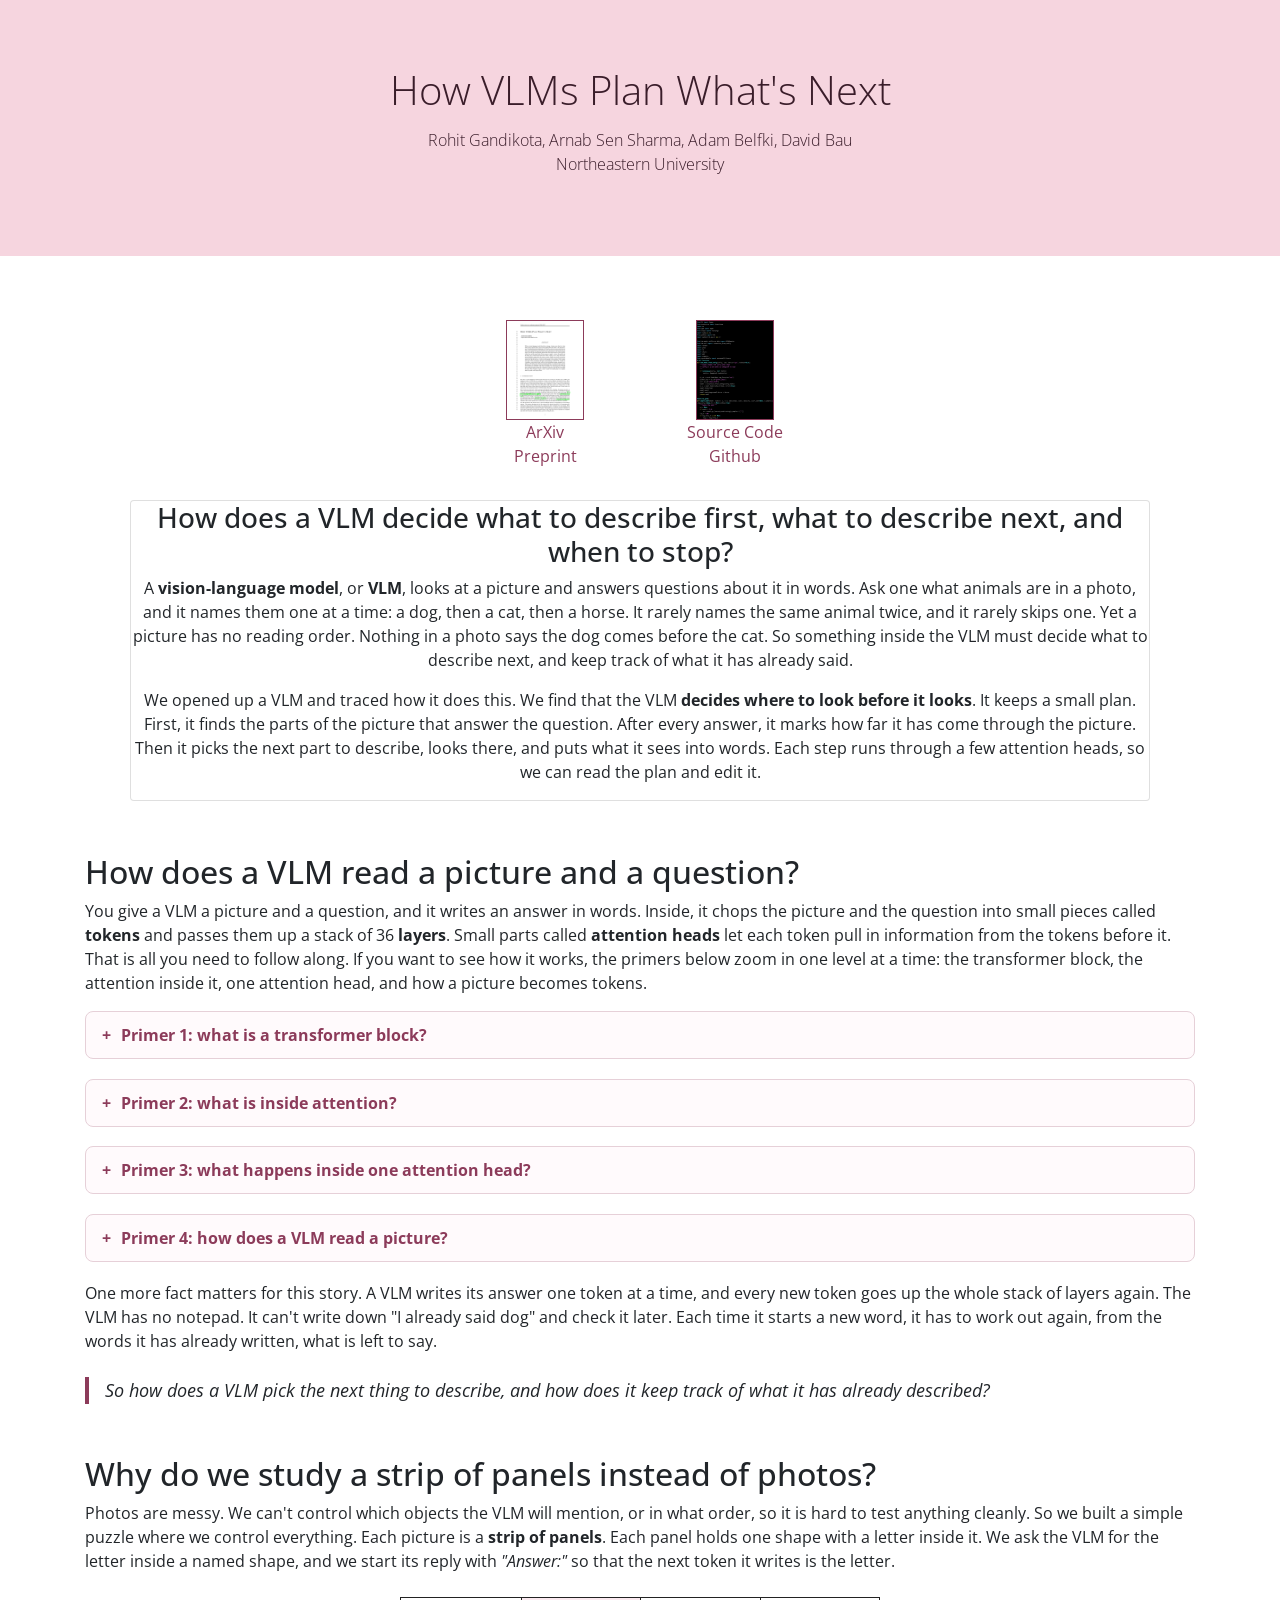
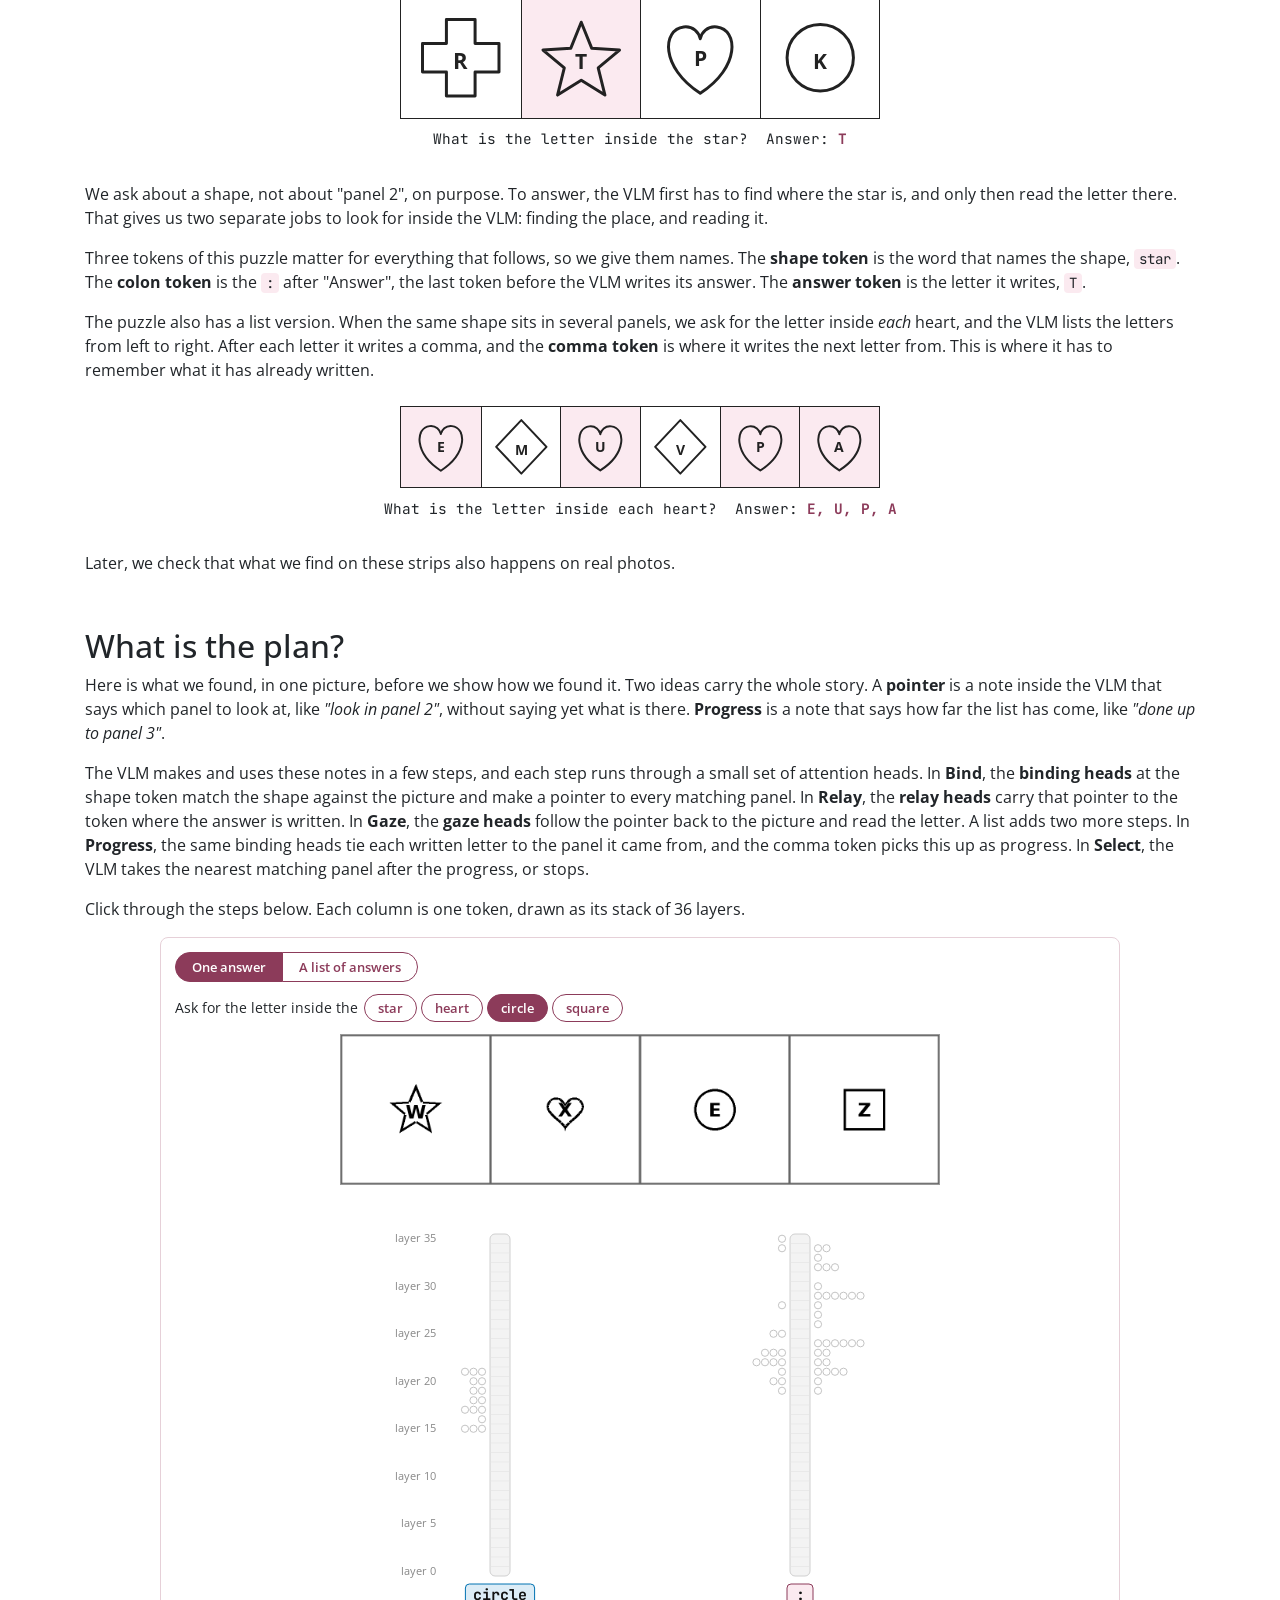
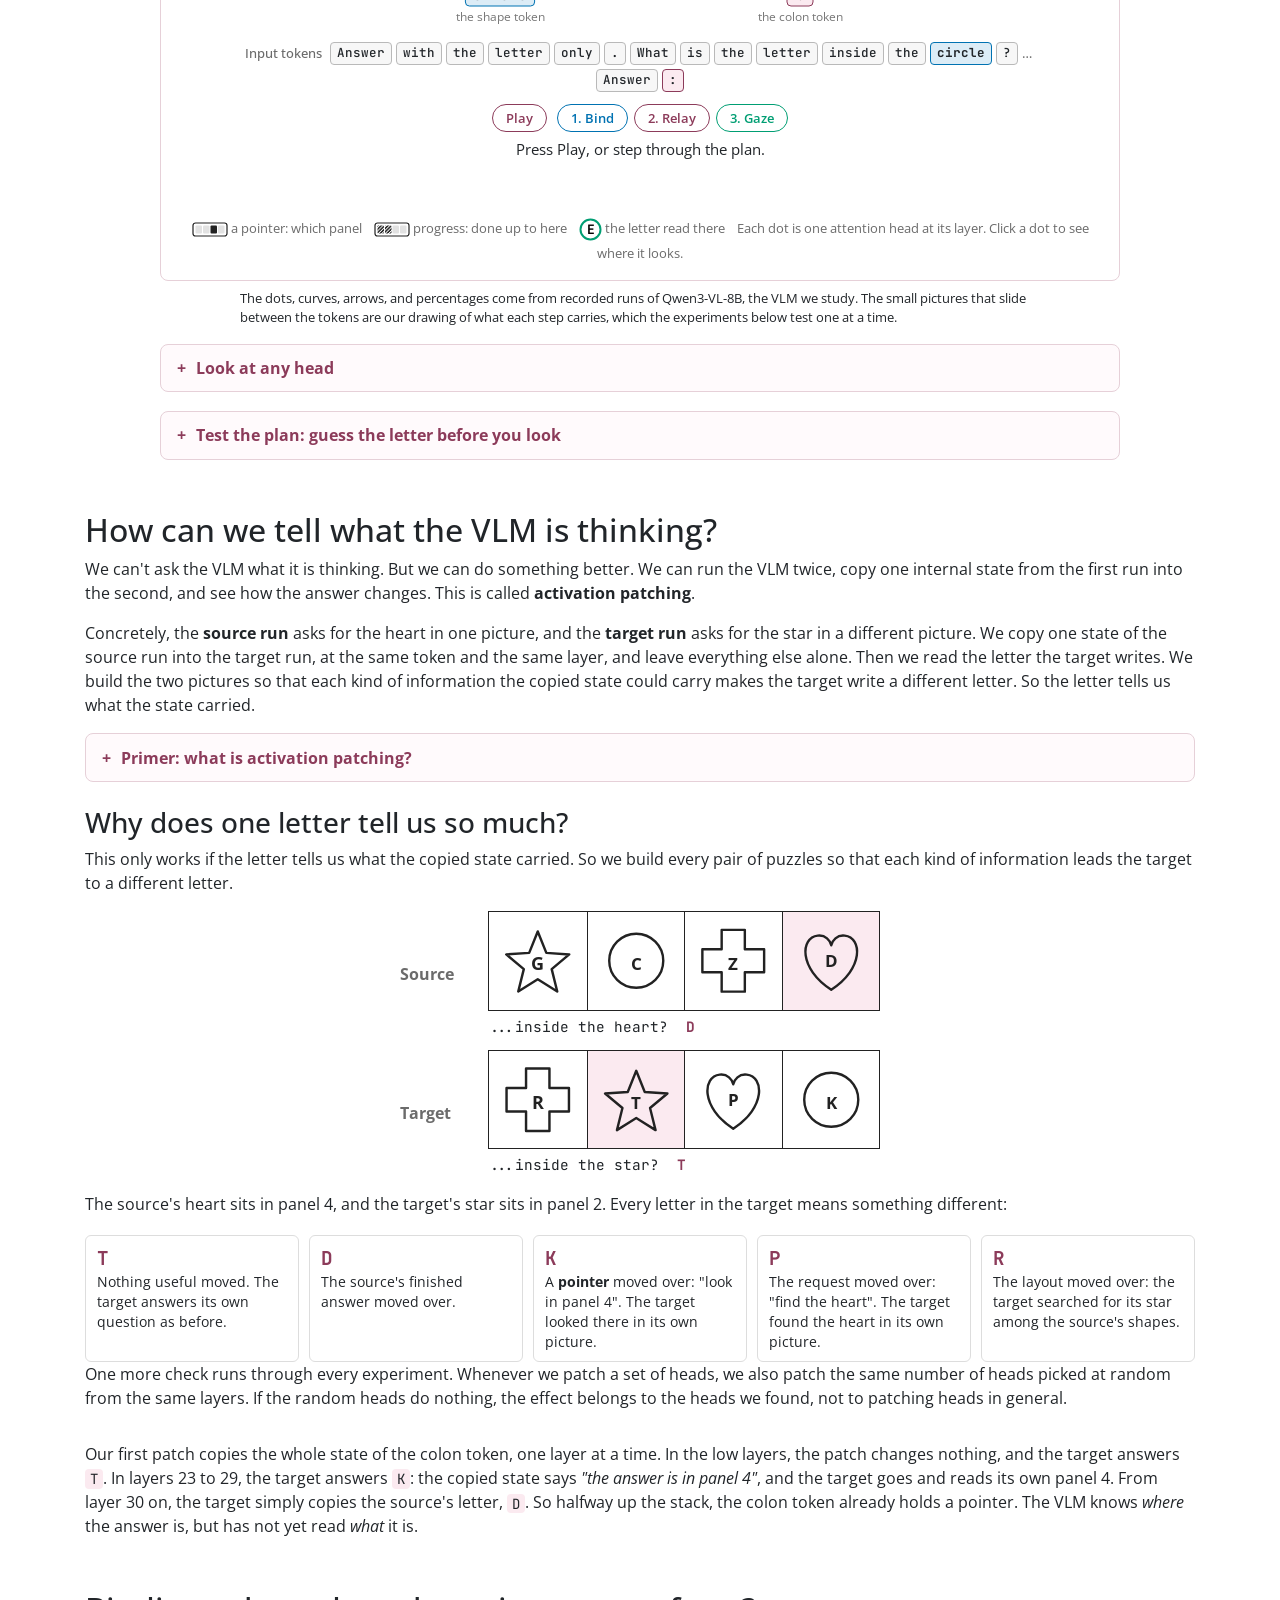
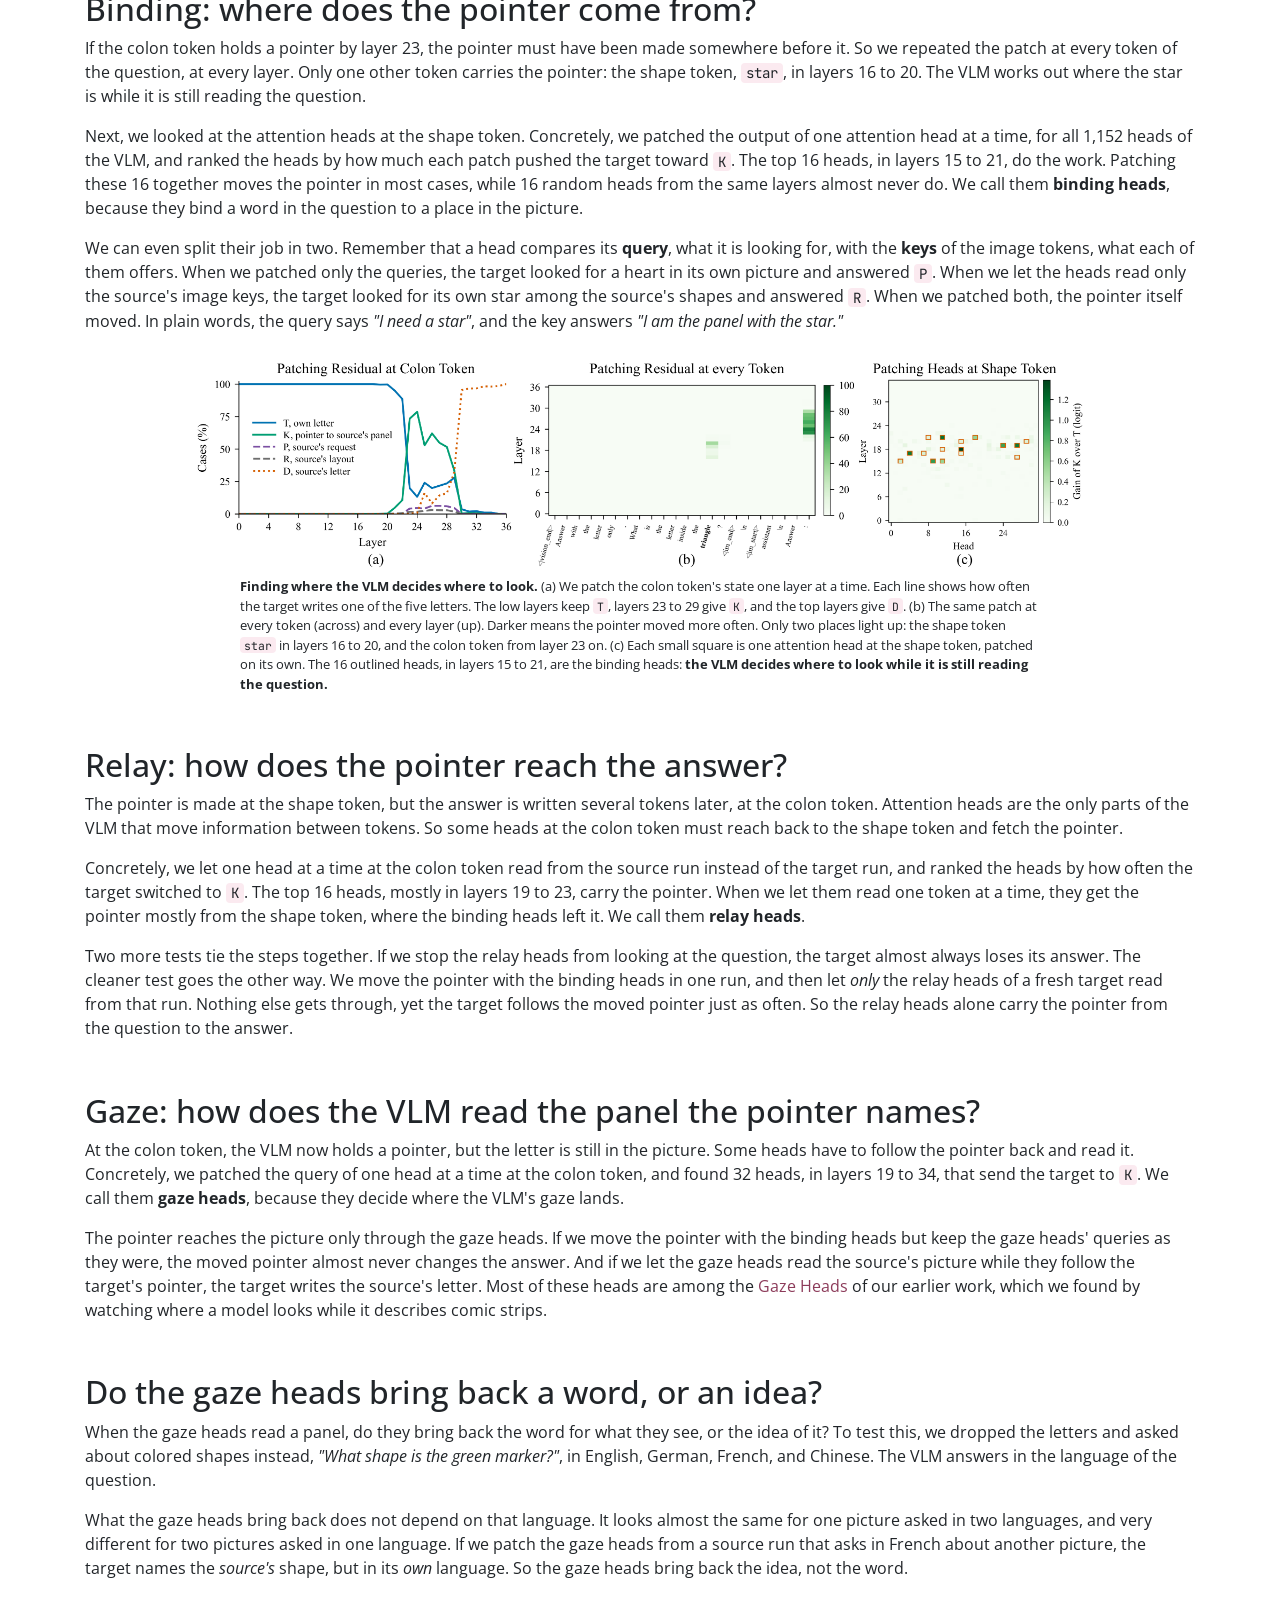
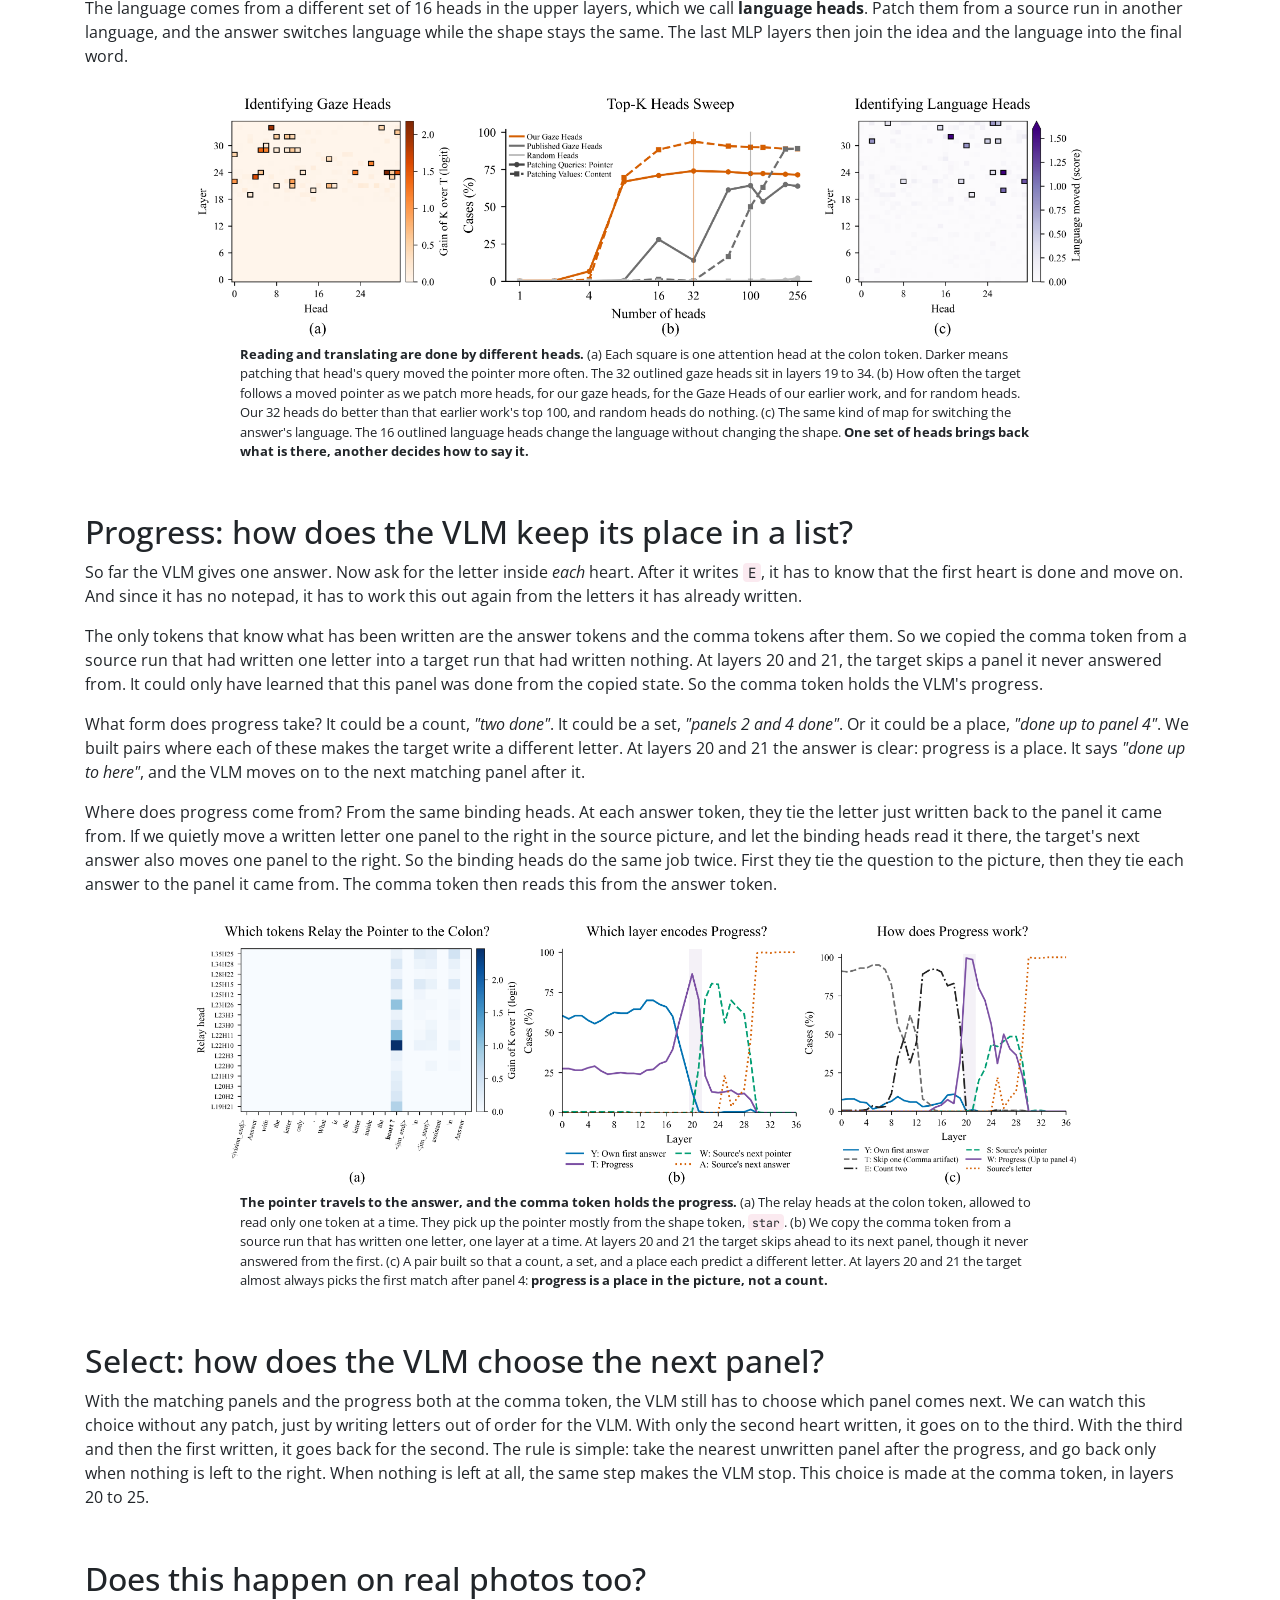
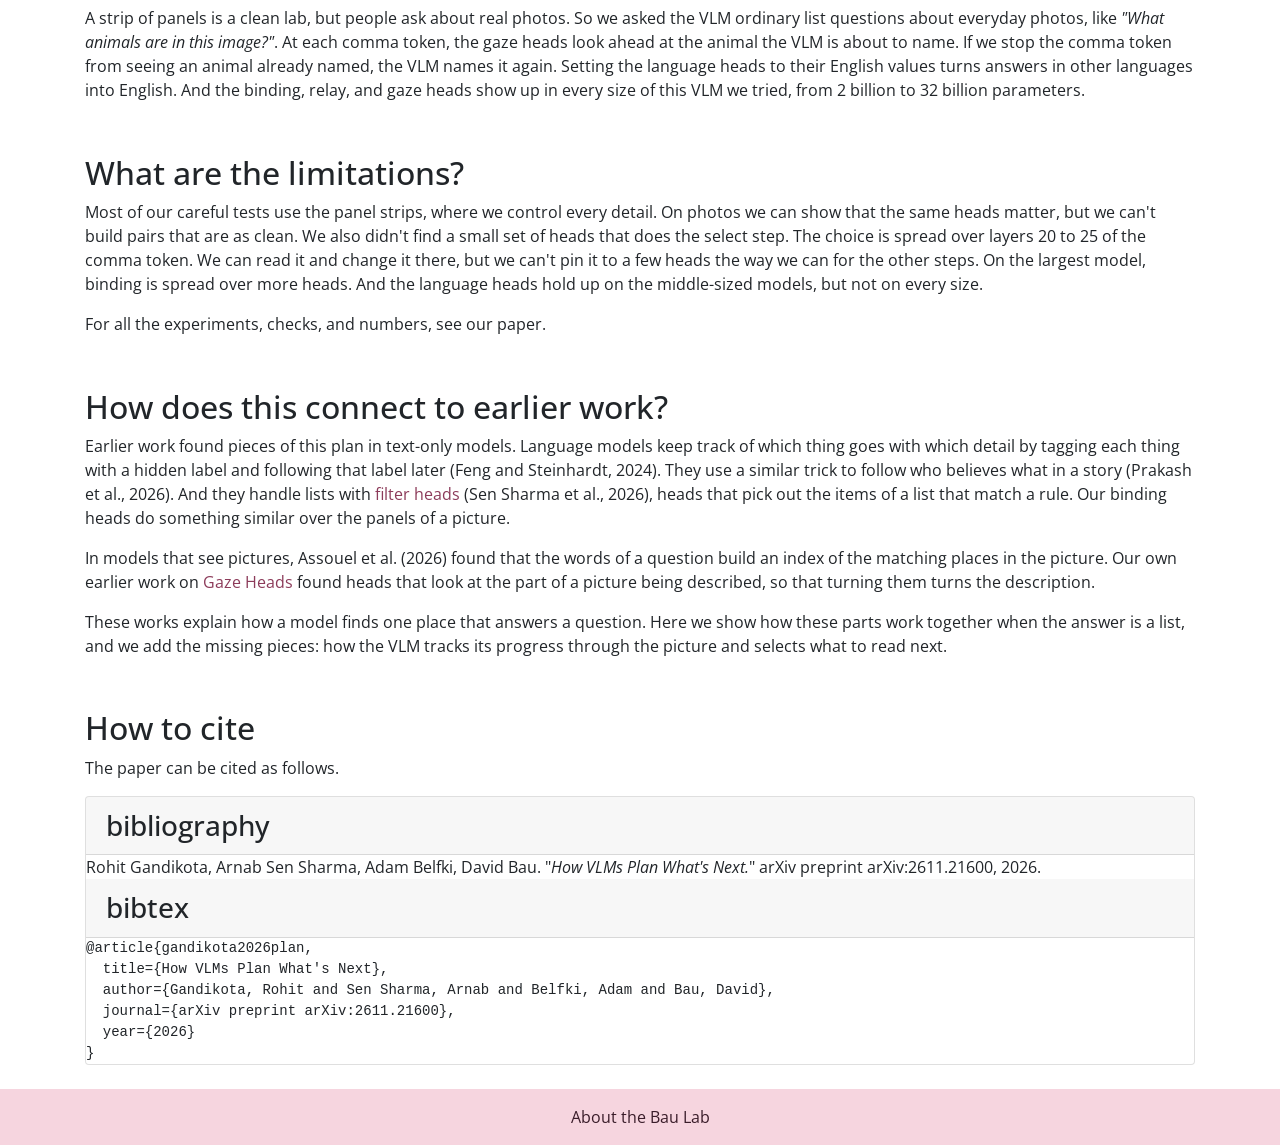
==== commit 9bc13522: "Rewrite the page prose: introduce tokens, pointer, and progress before the plan figure, use the pape" ====
--- a/src/index.html
+++ b/src/index.html
@@ -187,12 +187,12 @@
 
 <div class="card" style="max-width: 1020px;">
 <div class="card-block">
-<h3>How does a VLM decide what to describe first, what to describe next, and in what order?</h3>
+<h3>How does a VLM decide what to describe first, what to describe next, and when to stop?</h3>
 <p>
-A <b>vision-language model</b>, or <b>VLM</b>, looks at a picture and answers questions about it in words. Ask a VLM what is in a photo, and it names things one at a time: a dog, then a cat, then a horse. It almost never names the same thing twice, and it rarely skips one. But a picture has no reading order. Nothing in a photo says the dog comes before the cat. So how does a VLM decide what to describe first, what comes next, and when it is done?
+A <b>vision-language model</b>, or <b>VLM</b>, looks at a picture and answers questions about it in words. Ask one what animals are in a photo, and it names them one at a time: a dog, then a cat, then a horse. It rarely names the same animal twice, and it rarely skips one. Yet a picture has no reading order. Nothing in a photo says the dog comes before the cat. So something inside the VLM must decide what to describe next, and keep track of what it has already said.
 </p>
 <p>
-We opened up a VLM and traced how it does this. We found that the VLM <b>decides where to look before it looks</b>. A few small teams of parts inside the VLM work together. One team finds the right places in the picture. Another carries those places to the moment the VLM is about to answer. A third looks back at the picture and reads what is there. And after every answer, the VLM keeps a simple bookmark of how far it has come.
+We opened up a VLM and traced how it does this. We find that the VLM <b>decides where to look before it looks</b>. It keeps a small plan. First, it finds the parts of the picture that answer the question. After every answer, it marks how far it has come through the picture. Then it picks the next part to describe, looks there, and puts what it sees into words. Each step runs through a few attention heads, so we can read the plan and edit it.
 </p>
 </div><!--card-block-->
 </div><!--card-->
@@ -253,11 +253,28 @@
 
 
 
-<p>A VLM writes its answer one token at a time, and every new token goes through the whole stack again. This creates a real puzzle. The VLM has no notepad. It can't write down "I already said dog" and look at it later. Every time it starts a new word, it has to work out again, from the words it has already written, what is left to say.</p>
+<p>One more fact matters for this story. A VLM writes its answer one token at a time, and every new token goes up the whole stack of layers again. The VLM has no notepad. It can't write down "I already said dog" and check it later. Each time it starts a new word, it has to work out again, from the words it has already written, what is left to say.</p>
 <p class="question">So how does a VLM pick the next thing to describe, and how does it keep track of what it has already described?</p>
 
+<h2>Why do we study a strip of panels instead of photos?</h2>
+<p>Photos are messy. We can't control which objects the VLM will mention, or in what order, so it is hard to test anything cleanly. So we built a simple puzzle where we control everything. Each picture is a <b>strip of panels</b>. Each panel holds one shape with a letter inside it. We ask the VLM for the letter inside a named shape, and we start its reply with <i>"Answer:"</i> so that the next token it writes is the letter.</p>
+<div class="demo">
+  <div class="strip" style="--n:4" data-strip="plus:R star:T heart:P circle:K" data-hit="1"></div>
+  <div class="prompt">What is the letter inside the star? &nbsp;Answer: <span class="ans">T</span></div>
+</div>
+<p>We ask about a shape, not about "panel 2", on purpose. To answer, the VLM first has to find where the star is, and only then read the letter there. That gives us two separate jobs to look for inside the VLM: finding the place, and reading it.</p>
+<p>Three tokens of this puzzle matter for everything that follows, so we give them names. The <b>shape token</b> is the word that names the shape, <span class="tok">star</span>. The <b>colon token</b> is the <span class="tok">:</span> after "Answer", the last token before the VLM writes its answer. The <b>answer token</b> is the letter it writes, <span class="tok">T</span>.</p>
+<p>The puzzle also has a list version. When the same shape sits in several panels, we ask for the letter inside <i>each</i> heart, and the VLM lists the letters from left to right. After each letter it writes a comma, and the <b>comma token</b> is where it writes the next letter from. This is where it has to remember what it has already written.</p>
+<div class="demo">
+  <div class="strip" style="--n:6" data-strip="heart:E diamond:M heart:U diamond:V heart:P heart:A" data-hit="0 2 4 5"></div>
+  <div class="prompt">What is the letter inside each heart? &nbsp;Answer: <span class="ans">E, U, P, A</span></div>
+</div>
+<p>Later, we check that what we find on these strips also happens on real photos.</p>
+
 <h2>What is the plan?</h2>
-<p>Here is the answer in one picture. Click through it one step at a time. In the sections after it, we explain each step and how we found it.</p>
+<p>Here is what we found, in one picture, before we show how we found it. Two ideas carry the whole story. A <b>pointer</b> is a note inside the VLM that says which panel to look at, like <i>"look in panel 2"</i>, without saying yet what is there. <b>Progress</b> is a note that says how far the list has come, like <i>"done up to panel 3"</i>.</p>
+<p>The VLM makes and uses these notes in a few steps, and each step runs through a small set of attention heads. In <b>Bind</b>, the <b>binding heads</b> at the shape token match the shape against the picture and make a pointer to every matching panel. In <b>Relay</b>, the <b>relay heads</b> carry that pointer to the token where the answer is written. In <b>Gaze</b>, the <b>gaze heads</b> follow the pointer back to the picture and read the letter. A list adds two more steps. In <b>Progress</b>, the same binding heads tie each written letter to the panel it came from, and the comma token picks this up as progress. In <b>Select</b>, the VLM takes the nearest matching panel after the progress, or stops.</p>
+<p>Click through the steps below. Each column is one token, drawn as its stack of 36 layers.</p>
 <figure id="plan" aria-label="Interactive walk-through of the plan">
 <div class="pv-card">
   <div class="pv-picker"><span id="pv-modes" class="pv-modes"></span></div>
@@ -278,7 +295,7 @@
     &nbsp;&nbsp; <svg width="23" height="23" viewBox="-11.5 -11.5 23 23" aria-hidden="true"><circle r="10" fill="#fff" stroke="#009E73" stroke-width="2"/><text y="4.6" text-anchor="middle" font-family="JetBrains Mono, Menlo, monospace" font-size="13" font-weight="700">E</text></svg> the letter read there
     &nbsp;&nbsp; Each dot is one attention head at its layer. Click a dot to see where it looks.</p>
 </div>
-<figcaption>The dots, curves, arrows, and percentages are read from recorded runs of Qwen3-VL-8B. The small pictures that slide between the tokens are our drawing of what each step carries, as the patching experiments below show.</figcaption>
+<figcaption>The dots, curves, arrows, and percentages come from recorded runs of Qwen3-VL-8B, the VLM we study. The small pictures that slide between the tokens are our drawing of what each step carries, which the experiments below test one at a time.</figcaption>
 
 <details class="primer">
 <summary>Look at any head</summary>
@@ -316,31 +333,16 @@
 <details class="primer">
 <summary>Test the plan: guess the letter before you look</summary>
 <div class="primer-body">
-<p class="pv-note" style="margin:0 0 4px">A patch copies one internal state from the source run into the target run. The letter the target then writes tells us what that state carried.</p>
+<p class="pv-note" style="margin:0 0 4px">Here we copy one internal state from one run of the VLM, the <b>source run</b>, into another, the <b>target run</b>. This copy is called a patch, and the sections below explain it. Guess the letter the target writes, then check: it tells us what the copied state carried.</p>
 <div class="pv-pair" id="pv-pair"></div>
 <div class="pv-patches" id="pv-patches"></div>
 </div>
 </details>
 </figure>
 
-<h2>Why do we use a strip of panels instead of photos?</h2>
-<p>Photos are messy. We can't control which objects the VLM will mention, or in what order, so it is hard to test anything cleanly. Instead, we built a simple puzzle where we control everything. Each picture is a <b>strip of panels</b>. Each panel holds one shape, with a letter written inside it. We ask the VLM for the letter inside a named shape.</p>
-<div class="demo">
-  <div class="strip" style="--n:4" data-strip="plus:R star:T heart:P circle:K" data-hit="1"></div>
-  <div class="prompt">What is the letter inside the star? &nbsp;Answer: <span class="ans">T</span></div>
-</div>
-<p>Notice that we ask about a shape, not about "panel 2". To answer, the VLM first has to find where the star is, and only then read the letter. That gives us two separate jobs to look for inside the VLM: finding the place, and reading it.</p>
-<p>The puzzle also has a list version. When the same shape shows up in several panels, we ask for the letter inside <i>each</i> heart, and the VLM lists them from left to right. This is where it has to remember what it has already written.</p>
-<div class="demo">
-  <div class="strip" style="--n:6" data-strip="heart:E diamond:M heart:U diamond:V heart:P heart:A" data-hit="0 2 4 5"></div>
-  <div class="prompt">What is the letter inside each heart? &nbsp;Answer: <span class="ans">E, U, P, A</span></div>
-</div>
-<p>Later, we check that everything we find on these strips also happens on real photos.</p>
-
 <h2>How can we tell what the VLM is thinking?</h2>
-<p>We can't ask the VLM what it is thinking. But we can do something better. We can copy a token's state from one run of the VLM and paste it into another run, at the same token and the same layer, and see how the answer changes. This is called <b>activation patching</b>.</p>
-<p>Concretely, we run the VLM on two puzzles. The <b>source</b> run asks for the heart in one picture, and the <b>target</b> run asks for the star in a different picture. We paste one state from the source into the target and read the target's new answer. We design the two pictures so that each kind of information the state could carry makes the target say a different letter. So the letter tells us what was inside the state.</p>
-
+<p>We can't ask the VLM what it is thinking. But we can do something better. We can run the VLM twice, copy one internal state from the first run into the second, and see how the answer changes. This is called <b>activation patching</b>.</p>
+<p>Concretely, the <b>source run</b> asks for the heart in one picture, and the <b>target run</b> asks for the star in a different picture. We copy one state of the source run into the target run, at the same token and the same layer, and leave everything else alone. Then we read the letter the target writes. We build the two pictures so that each kind of information the copied state could carry makes the target write a different letter. So the letter tells us what the state carried.</p>
 <details class="primer" id="primer-patching">
 <summary>Primer: what is activation patching?</summary>
 <div class="primer-body">
@@ -354,7 +356,7 @@
 
 <div class="demo">
 <h3>Why does one letter tell us so much?</h3>
-<p>Patching only works if the answer tells us what the pasted activation carried. So we build every pair of puzzles so that each kind of information it could carry leads the target to a different letter.</p>
+<p>This only works if the letter tells us what the copied state carried. So we build every pair of puzzles so that each kind of information leads the target to a different letter.</p>
 <div class="pair">
   <span class="lab">Source</span>
   <div><div class="strip" style="--n:4" data-strip="star:G circle:C plus:Z heart:D" data-hit="3"></div><div class="prompt">...inside the heart? &nbsp;<span class="ans">D</span></div></div>
@@ -365,65 +367,67 @@
 <div class="outcomes">
   <div><span class="L">T</span>Nothing useful moved. The target answers its own question as before.</div>
   <div><span class="L">D</span>The source's finished answer moved over.</div>
-  <div><span class="L">K</span>A <b>place</b> moved over: "look in panel 4". The target looked there in its own picture.</div>
-  <div><span class="L">P</span>The question moved over: "find the heart". The target found the heart in its own picture.</div>
+  <div><span class="L">K</span>A <b>pointer</b> moved over: "look in panel 4". The target looked there in its own picture.</div>
+  <div><span class="L">P</span>The request moved over: "find the heart". The target found the heart in its own picture.</div>
   <div><span class="L">R</span>The layout moved over: the target searched for its star among the source's shapes.</div>
 </div>
-<p>One more check runs through every experiment. Whenever we paste a team of heads, we also paste the same number of heads picked at random from the same layers. If the random heads do nothing, the effect belongs to the team we found, not to pasting heads in general.</p>
-</div>
-
-
-<p>Our first patch is at the colon after <i>"Answer"</i>, the last token before the answer, one layer at a time. Low in the stack, pasting changes nothing. In the middle, around layers 23 to 29, the target answers <span class="tok">K</span>: the pasted state says <i>"the answer is in panel 4"</i>, and the target goes and reads its own panel 4. Near the top, the target simply copies the source's letter <span class="tok">D</span>. So halfway through, the VLM already knows <i>where</i> the answer is, but has not yet read <i>what</i> it is. We call that kind of "look here" note a <b>pointer</b>.</p>
-
-<h2>Binding: when does the VLM decide where to look?</h2>
-<p>If the colon already holds a pointer by the middle layers, the pointer must have been made somewhere before it. So we repeated the pasting at every token of the question, at every layer. Only one other token lit up: the shape word itself, <span class="tok">star</span>. The VLM works out where the star is while it is still reading the question.</p>
-<p>Next, we zoomed in on the attention heads at that word. Concretely, we pasted the output of just one attention head at a time, for every one of the VLM's 1,152 heads, and counted how often the target switched to <span class="tok">K</span>. A small team of 16 heads, in layers 15 to 21, did almost all the work. Pasting just those 16 moves the pointer most of the time. As a check, we also pasted 16 heads picked at random from the same layers, and they did almost nothing. We call the 16 heads <b>binding heads</b>, because they bind a word in the question to a place in the picture.</p>
-<p>We could even split their job in two. Remember that a head matches its <b>query</b>, what it is looking for, against the <b>keys</b> of the image tokens, the labels they carry. When we pasted only the queries, the target searched for a heart in its own picture and answered <span class="tok">P</span>. When we pasted only the image keys, the target searched for its own star among the source's shapes and answered <span class="tok">R</span>. When we pasted both, the pointer itself moved. In plain words, the head says <i>"I need a star"</i>, and the patches answer <i>"I am the panel with the star."</i></p>
+<p>One more check runs through every experiment. Whenever we patch a set of heads, we also patch the same number of heads picked at random from the same layers. If the random heads do nothing, the effect belongs to the heads we found, not to patching heads in general.</p>
+</div>
+
+
+<p>Our first patch copies the whole state of the colon token, one layer at a time. In the low layers, the patch changes nothing, and the target answers <span class="tok">T</span>. In layers 23 to 29, the target answers <span class="tok">K</span>: the copied state says <i>"the answer is in panel 4"</i>, and the target goes and reads its own panel 4. From layer 30 on, the target simply copies the source's letter, <span class="tok">D</span>. So halfway up the stack, the colon token already holds a pointer. The VLM knows <i>where</i> the answer is, but has not yet read <i>what</i> it is.</p>
+
+<h2>Binding: where does the pointer come from?</h2>
+<p>If the colon token holds a pointer by layer 23, the pointer must have been made somewhere before it. So we repeated the patch at every token of the question, at every layer. Only one other token carries the pointer: the shape token, <span class="tok">star</span>, in layers 16 to 20. The VLM works out where the star is while it is still reading the question.</p>
+<p>Next, we looked at the attention heads at the shape token. Concretely, we patched the output of one attention head at a time, for all 1,152 heads of the VLM, and ranked the heads by how much each patch pushed the target toward <span class="tok">K</span>. The top 16 heads, in layers 15 to 21, do the work. Patching these 16 together moves the pointer in most cases, while 16 random heads from the same layers almost never do. We call them <b>binding heads</b>, because they bind a word in the question to a place in the picture.</p>
+<p>We can even split their job in two. Remember that a head compares its <b>query</b>, what it is looking for, with the <b>keys</b> of the image tokens, what each of them offers. When we patched only the queries, the target looked for a heart in its own picture and answered <span class="tok">P</span>. When we let the heads read only the source's image keys, the target looked for its own star among the source's shapes and answered <span class="tok">R</span>. When we patched both, the pointer itself moved. In plain words, the query says <i>"I need a star"</i>, and the key answers <i>"I am the panel with the star."</i></p>
 <figure class="center_image" style="margin-top: 30px">
   <center><img src="images/paper/binding.png" style="width:100%; max-width:900px" alt="Three plots from the paper on where the pointer appears."></center>
-  <figcaption><b>Finding where the VLM decides where to look.</b> (a) Pasting at the colon, one layer at a time. Each line is how often the target gives one of the five letters. The low layers keep <span class="tok">T</span>, the middle layers give <span class="tok">K</span>, and the top layers give <span class="tok">D</span>. (b) The same pasting at every token (across) and every layer (up and down). Darker means the pointer moved more often. Only two spots light up: the word <span class="tok">star</span> around layer 20, and the colon from layer 23 on. (c) Each small square is one attention head at the word <span class="tok">star</span>, pasted on its own. The 16 outlined heads, in layers 15 to 21, carry the pointer: <b>the VLM decides where to look while it is still reading the question.</b></figcaption>
+  <figcaption><b>Finding where the VLM decides where to look.</b> (a) We patch the colon token's state one layer at a time. Each line shows how often the target writes one of the five letters. The low layers keep <span class="tok">T</span>, layers 23 to 29 give <span class="tok">K</span>, and the top layers give <span class="tok">D</span>. (b) The same patch at every token (across) and every layer (up). Darker means the pointer moved more often. Only two places light up: the shape token <span class="tok">star</span> in layers 16 to 20, and the colon token from layer 23 on. (c) Each small square is one attention head at the shape token, patched on its own. The 16 outlined heads, in layers 15 to 21, are the binding heads: <b>the VLM decides where to look while it is still reading the question.</b></figcaption>
 </figure>
 
-<h2>Relay: how does the pointer travel to the answer?</h2>
-<p>Here is a gap. The pointer is made at the word <span class="tok">star</span>, but the answer is written several tokens later, at the colon. Remember that attention heads are the only way information moves between tokens. So some heads at the colon must reach back to <span class="tok">star</span> and fetch the pointer.</p>
-<p>Concretely, we let one head at a time at the colon read from the source run instead of the target, and counted how often the target switched to <span class="tok">K</span>. Another team of 16 heads stood out. When we let these heads read from only one token at a time, they got the pointer mostly from <span class="tok">star</span>, exactly where the binding heads left it. We call them <b>relay heads</b>.</p>
-<p>Two more tests tie the teams together. If we stop the relay heads from looking at the question, the VLM almost always loses its answer. And here is the cleaner one: we move the pointer with the binding heads in a separate run, and then let <i>only</i> the relay heads of a fresh target read from that run. Nothing else gets through. The target still follows the moved pointer just as often. So the relay heads alone carry the pointer from the question to the answer.</p>
-
-<h2>Gaze: how does the VLM read the panel it points to?</h2>
-<p>At the colon, the VLM now holds a pointer, but the letter is still sitting in the picture. Something has to follow the pointer back and read it. Concretely, we pasted only the query of one head at a time at the colon, and found 32 heads, all in the upper half of the VLM, that send the target to <span class="tok">K</span>. We call them <b>gaze heads</b>, because they decide where the VLM's gaze lands.</p>
-<p>They behave exactly like someone following directions. If we move the pointer with the binding heads but hold the gaze heads fixed, the moved pointer does nothing at all: it only works through them. And if we let the gaze heads look at the source's picture while following the target's pointer, the target reads out the source's letter. Many of these heads are the same ones we found in earlier work, <a href="https://gaze.baulab.info/">Gaze Heads</a>, by watching where a model looks while it narrates a comic.</p>
+<h2>Relay: how does the pointer reach the answer?</h2>
+<p>The pointer is made at the shape token, but the answer is written several tokens later, at the colon token. Attention heads are the only parts of the VLM that move information between tokens. So some heads at the colon token must reach back to the shape token and fetch the pointer.</p>
+<p>Concretely, we let one head at a time at the colon token read from the source run instead of the target run, and ranked the heads by how often the target switched to <span class="tok">K</span>. The top 16 heads, mostly in layers 19 to 23, carry the pointer. When we let them read one token at a time, they get the pointer mostly from the shape token, where the binding heads left it. We call them <b>relay heads</b>.</p>
+<p>Two more tests tie the steps together. If we stop the relay heads from looking at the question, the target almost always loses its answer. The cleaner test goes the other way. We move the pointer with the binding heads in one run, and then let <i>only</i> the relay heads of a fresh target read from that run. Nothing else gets through, yet the target follows the moved pointer just as often. So the relay heads alone carry the pointer from the question to the answer.</p>
+
+<h2>Gaze: how does the VLM read the panel the pointer names?</h2>
+<p>At the colon token, the VLM now holds a pointer, but the letter is still in the picture. Some heads have to follow the pointer back and read it. Concretely, we patched the query of one head at a time at the colon token, and found 32 heads, in layers 19 to 34, that send the target to <span class="tok">K</span>. We call them <b>gaze heads</b>, because they decide where the VLM's gaze lands.</p>
+<p>The pointer reaches the picture only through the gaze heads. If we move the pointer with the binding heads but keep the gaze heads' queries as they were, the moved pointer almost never changes the answer. And if we let the gaze heads read the source's picture while they follow the target's pointer, the target writes the source's letter. Most of these heads are among the <a href="https://gaze.baulab.info/">Gaze Heads</a> of our earlier work, which we found by watching where a model looks while it describes comic strips.</p>
 
 <h2>Do the gaze heads bring back a word, or an idea?</h2>
-<p>When the gaze heads read a panel, do they bring back the word for what they saw, or something more like the idea of it? To test this, we dropped the letters and asked about colored shapes instead, <i>"What shape is the green marker?"</i>, in English, German, French, and Chinese. The VLM always answers in the language of the question.</p>
-<p>The gaze heads don't care about that language. What they bring back looks almost the same for one picture asked in two languages, and very different for two pictures asked in one language. If we paste the gaze heads from a source that asks in French about another picture, the target names the <i>source's</i> shape, but in its <i>own</i> language. So the gaze heads bring back the idea, not the word.</p>
-<p>The language comes from somewhere else. A separate team of 16 <b>language heads</b>, near the top of the VLM, carries the language of the question. Paste them, and the answer switches language while the shape stays the same. The last few layers then put the idea and the language together into the final word.</p>
+<p>When the gaze heads read a panel, do they bring back the word for what they see, or the idea of it? To test this, we dropped the letters and asked about colored shapes instead, <i>"What shape is the green marker?"</i>, in English, German, French, and Chinese. The VLM answers in the language of the question.</p>
+<p>What the gaze heads bring back does not depend on that language. It looks almost the same for one picture asked in two languages, and very different for two pictures asked in one language. If we patch the gaze heads from a source run that asks in French about another picture, the target names the <i>source's</i> shape, but in its <i>own</i> language. So the gaze heads bring back the idea, not the word.</p>
+<p>The language comes from a different set of 16 heads in the upper layers, which we call <b>language heads</b>. Patch them from a source run in another language, and the answer switches language while the shape stays the same. The last MLP layers then join the idea and the language into the final word.</p>
 <figure class="center_image" style="margin-top: 30px">
   <center><img src="images/paper/gaze_language.png" style="width:100%; max-width:900px" alt="Three plots from the paper on gaze heads and language heads."></center>
-  <figcaption><b>Reading and translating are done by different teams.</b> (a) Each square is one attention head at the colon. Darker means pasting that head's query moved the pointer more often. The 32 outlined gaze heads all sit in the upper half, layers 19 to 34. (b) How often the target follows a moved pointer as we include more heads, for our gaze heads and for the Gaze Heads from our earlier work. Our 32 heads do better than that earlier work's top 100, and random heads do nothing. (c) The same kind of map for switching the answer's language. The 16 outlined language heads change the language without changing the shape. <b>One team brings back what is there, another decides how to say it.</b></figcaption>
+  <figcaption><b>Reading and translating are done by different heads.</b> (a) Each square is one attention head at the colon token. Darker means patching that head's query moved the pointer more often. The 32 outlined gaze heads sit in layers 19 to 34. (b) How often the target follows a moved pointer as we patch more heads, for our gaze heads, for the Gaze Heads of our earlier work, and for random heads. Our 32 heads do better than that earlier work's top 100, and random heads do nothing. (c) The same kind of map for switching the answer's language. The 16 outlined language heads change the language without changing the shape. <b>One set of heads brings back what is there, another decides how to say it.</b></figcaption>
 </figure>
 
-<h2>How does the VLM keep its place in a list?</h2>
-<p>So far the VLM gives one answer. Now ask for the letter in <i>each</i> heart. After it writes <span class="tok">E,</span> it has to know that the first heart is done and move on. And since it has no notepad, it has to work this out again from the letters it has already written.</p>
-<p>The only tokens that know what has been written are the letters themselves and the commas after them. So we pasted the comma from a source that had written one letter into a target that had written nothing. Around layers 20 to 21, the target skips a panel it never answered from. The comma carries the VLM's progress.</p>
-<p>But what does that progress look like? It could be a count, <i>"two done"</i>. It could be a list, <i>"panels 2 and 4 done"</i>. Or it could be a place, <i>"done up to panel 4"</i>. We built pairs of pictures where each of these would make the VLM say a different letter. The answer was clear: it is a place. The comma holds a <b>bookmark</b> that says <i>"done up to here"</i>, and the VLM moves on to the next matching panel after it.</p>
-<p>Who sets the bookmark? The same binding heads. At each written letter, they link the letter back to the panel it came from. If we quietly move a written letter one panel to the right in the source picture, the target's next answer also jumps one panel to the right. The binding heads do the same job twice: first they tie the question to the picture, then they tie each answer to the spot it came from.</p>
+<h2>Progress: how does the VLM keep its place in a list?</h2>
+<p>So far the VLM gives one answer. Now ask for the letter inside <i>each</i> heart. After it writes <span class="tok">E</span>, it has to know that the first heart is done and move on. And since it has no notepad, it has to work this out again from the letters it has already written.</p>
+<p>The only tokens that know what has been written are the answer tokens and the comma tokens after them. So we copied the comma token from a source run that had written one letter into a target run that had written nothing. At layers 20 and 21, the target skips a panel it never answered from. It could only have learned that this panel was done from the copied state. So the comma token holds the VLM's progress.</p>
+<p>What form does progress take? It could be a count, <i>"two done"</i>. It could be a set, <i>"panels 2 and 4 done"</i>. Or it could be a place, <i>"done up to panel 4"</i>. We built pairs where each of these makes the target write a different letter. At layers 20 and 21 the answer is clear: progress is a place. It says <i>"done up to here"</i>, and the VLM moves on to the next matching panel after it.</p>
+<p>Where does progress come from? From the same binding heads. At each answer token, they tie the letter just written back to the panel it came from. If we quietly move a written letter one panel to the right in the source picture, and let the binding heads read it there, the target's next answer also moves one panel to the right. So the binding heads do the same job twice. First they tie the question to the picture, then they tie each answer to the panel it came from. The comma token then reads this from the answer token.</p>
 <figure class="center_image" style="margin-top: 30px">
-  <center><img src="images/paper/relay_progress.png" style="width:100%; max-width:900px" alt="Three plots from the paper on relay heads and the comma's bookmark."></center>
-  <figcaption><b>The pointer travels to the answer, and the comma remembers how far the list has gone.</b> (a) The relay heads at the colon, allowed to read only one token at a time. They pick up the pointer mostly from the word <span class="tok">star</span>. (b) Pasting the comma from a source that has written one letter, one layer at a time. At layers 20 and 21 the target skips ahead to its next panel, even though it never answered from the first. (c) A pair built so that a count, a list, and a place each predict a different letter. At layers 20 and 21 the target almost always picks the first match after panel 4: <b>progress is a place in the picture, not a count.</b></figcaption>
+  <center><img src="images/paper/relay_progress.png" style="width:100%; max-width:900px" alt="Three plots from the paper on relay heads and progress at the comma token."></center>
+  <figcaption><b>The pointer travels to the answer, and the comma token holds the progress.</b> (a) The relay heads at the colon token, allowed to read only one token at a time. They pick up the pointer mostly from the shape token, <span class="tok">star</span>. (b) We copy the comma token from a source run that has written one letter, one layer at a time. At layers 20 and 21 the target skips ahead to its next panel, though it never answered from the first. (c) A pair built so that a count, a set, and a place each predict a different letter. At layers 20 and 21 the target almost always picks the first match after panel 4: <b>progress is a place in the picture, not a count.</b></figcaption>
 </figure>
-<p>Last comes the choice of what to read next. We can watch it without pasting anything, just by handing the VLM letters out of order. With only the second heart written, it goes on to the third. With only the last heart written, it goes back for the earliest one it skipped. The rule is simple: take the nearest unread panel after the bookmark, and go back only when nothing is left ahead. When nothing is left at all, the same step tells the VLM to stop.</p>
+
+<h2>Select: how does the VLM choose the next panel?</h2>
+<p>With the matching panels and the progress both at the comma token, the VLM still has to choose which panel comes next. We can watch this choice without any patch, just by writing letters out of order for the VLM. With only the second heart written, it goes on to the third. With the third and then the first written, it goes back for the second. The rule is simple: take the nearest unwritten panel after the progress, and go back only when nothing is left to the right. When nothing is left at all, the same step makes the VLM stop. This choice is made at the comma token, in layers 20 to 25.</p>
 
 <h2>Does this happen on real photos too?</h2>
-<p>A strip of panels is a clean lab, but people ask about real photos. So we asked the VLM ordinary questions about everyday photos, like <i>"What animals are in this image?"</i>. The gaze heads look ahead at the animal the VLM is about to name. If we stop the comma from seeing an animal that was already named, the VLM names it again. Setting the language heads to English turns answers in other languages into English. And the binding, relay, and gaze teams show up in every size of this model we tried, from 2 billion to 32 billion parameters.</p>
+<p>A strip of panels is a clean lab, but people ask about real photos. So we asked the VLM ordinary list questions about everyday photos, like <i>"What animals are in this image?"</i>. At each comma token, the gaze heads look ahead at the animal the VLM is about to name. If we stop the comma token from seeing an animal already named, the VLM names it again. Setting the language heads to their English values turns answers in other languages into English. And the binding, relay, and gaze heads show up in every size of this VLM we tried, from 2 billion to 32 billion parameters.</p>
 
 <h2>What are the limitations?</h2>
-<p>Most of our careful tests use the panel strips, where we control every detail. On photos we can show that the same teams matter, but we can't build pairs that are as clean. We also didn't find a small team that makes the final choice of the next panel. That choice is spread over several layers. We can find it and change it through the comma, but not pin it to a few heads the way we can for the other steps. On the largest model, the binding work is spread over more heads. And the language heads hold up on the middle-sized models, but not on every size.</p>
+<p>Most of our careful tests use the panel strips, where we control every detail. On photos we can show that the same heads matter, but we can't build pairs that are as clean. We also didn't find a small set of heads that does the select step. The choice is spread over layers 20 to 25 of the comma token. We can read it and change it there, but we can't pin it to a few heads the way we can for the other steps. On the largest model, binding is spread over more heads. And the language heads hold up on the middle-sized models, but not on every size.</p>
 <p>For all the experiments, checks, and numbers, see our paper.</p>
 
 <h2>How does this connect to earlier work?</h2>
-<p>Earlier work found pieces of this picture in text-only models. Language models keep track of which thing goes with which detail by tagging each thing with a hidden label and following that label later (Feng and Steinhardt, 2024). They use a similar trick to follow who believes what in a story (Prakash et al., 2026). And they handle lists with <a href="https://openreview.net/forum?id=iPFlJESrsh">filter heads</a> (Sen Sharma et al., 2026), heads that pick out the items of a list that match a rule. Our binding heads do something similar over the panels of a picture.</p>
-<p>In models that see pictures, Assouel et al. (2026) found that the words of a question build an index of matching places in the picture. Our own earlier work on <a href="https://gaze.baulab.info/">Gaze Heads</a> found heads that look at the part of a picture being described, so that turning them turns the description.</p>
-<p>These works explain how a model finds one place that answers a question. Here we show how these parts work together when the answer is a list, and we add the missing piece: how the VLM keeps its place in the picture and chooses what to read next.</p>
+<p>Earlier work found pieces of this plan in text-only models. Language models keep track of which thing goes with which detail by tagging each thing with a hidden label and following that label later (Feng and Steinhardt, 2024). They use a similar trick to follow who believes what in a story (Prakash et al., 2026). And they handle lists with <a href="https://openreview.net/forum?id=iPFlJESrsh">filter heads</a> (Sen Sharma et al., 2026), heads that pick out the items of a list that match a rule. Our binding heads do something similar over the panels of a picture.</p>
+<p>In models that see pictures, Assouel et al. (2026) found that the words of a question build an index of the matching places in the picture. Our own earlier work on <a href="https://gaze.baulab.info/">Gaze Heads</a> found heads that look at the part of a picture being described, so that turning them turns the description.</p>
+<p>These works explain how a model finds one place that answers a question. Here we show how these parts work together when the answer is a list, and we add the missing pieces: how the VLM tracks its progress through the picture and selects what to read next.</p>
 
 
 <h2>How to cite</h2>
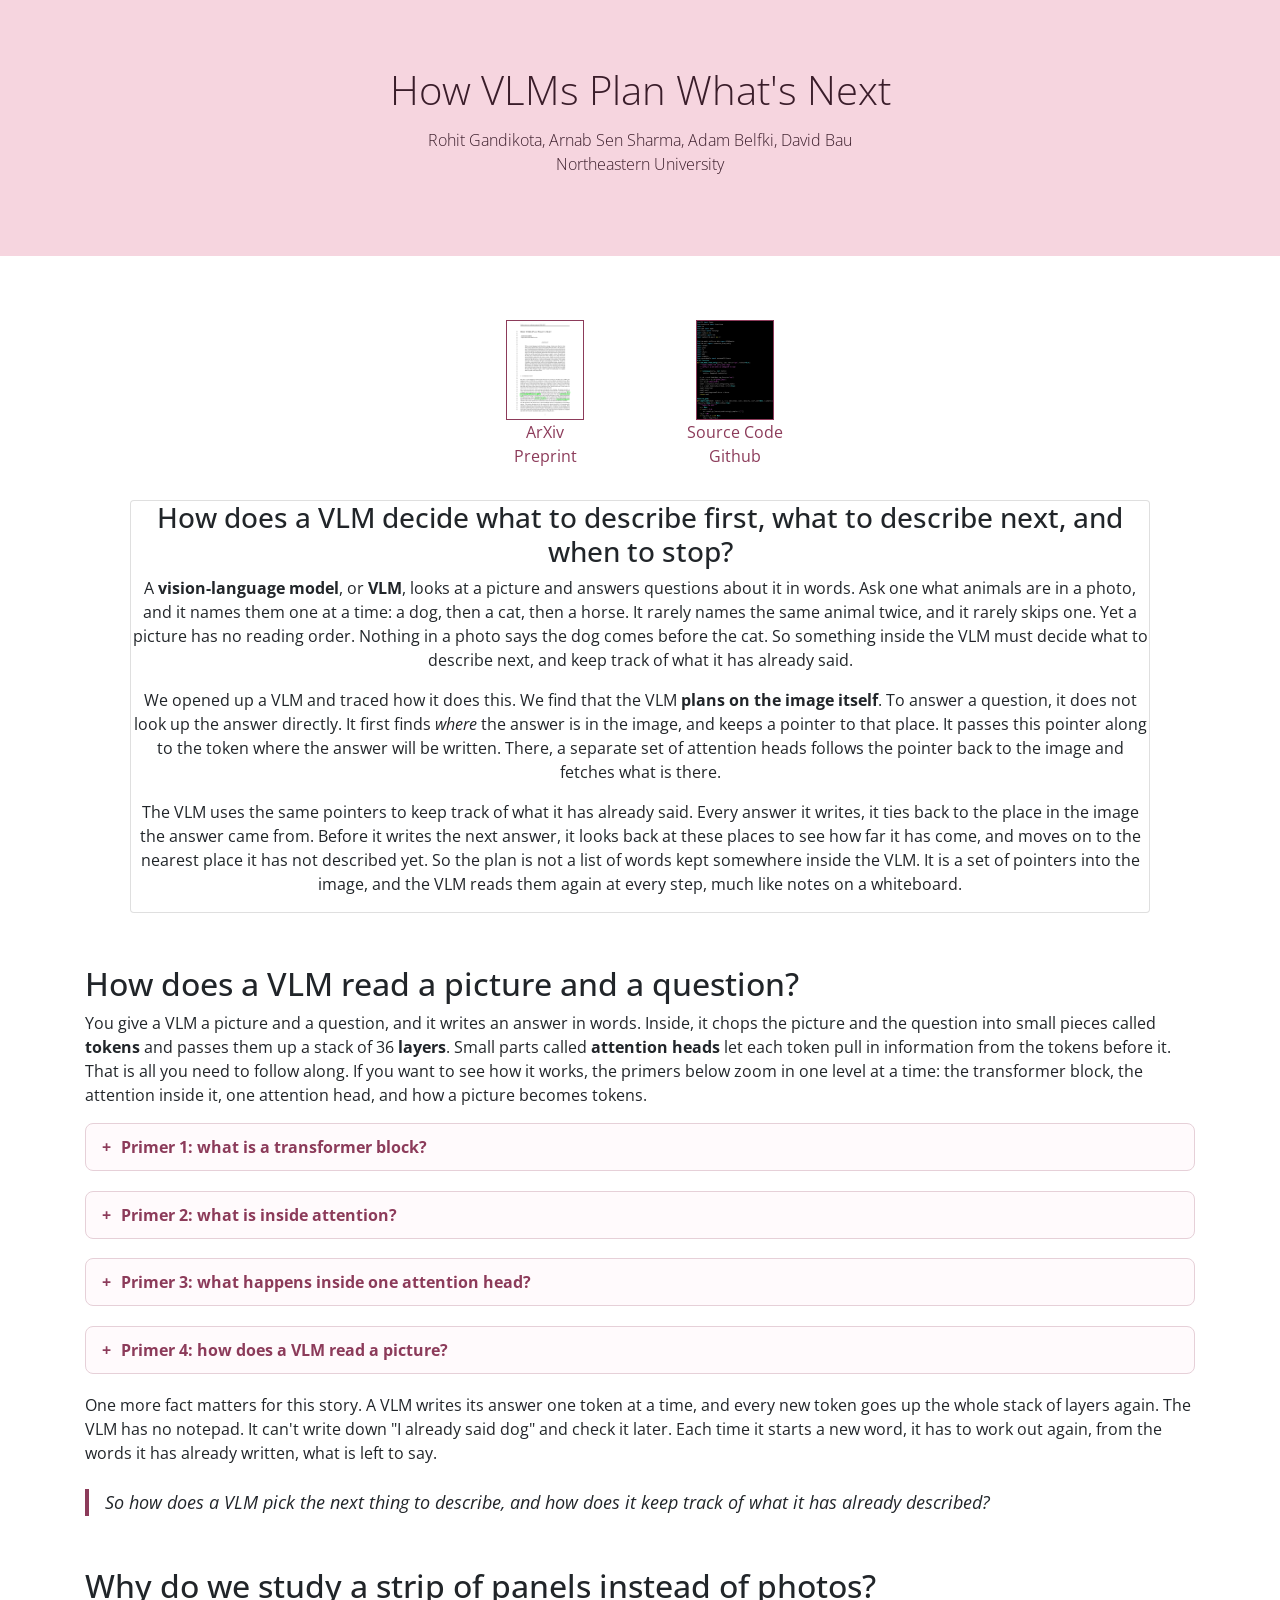
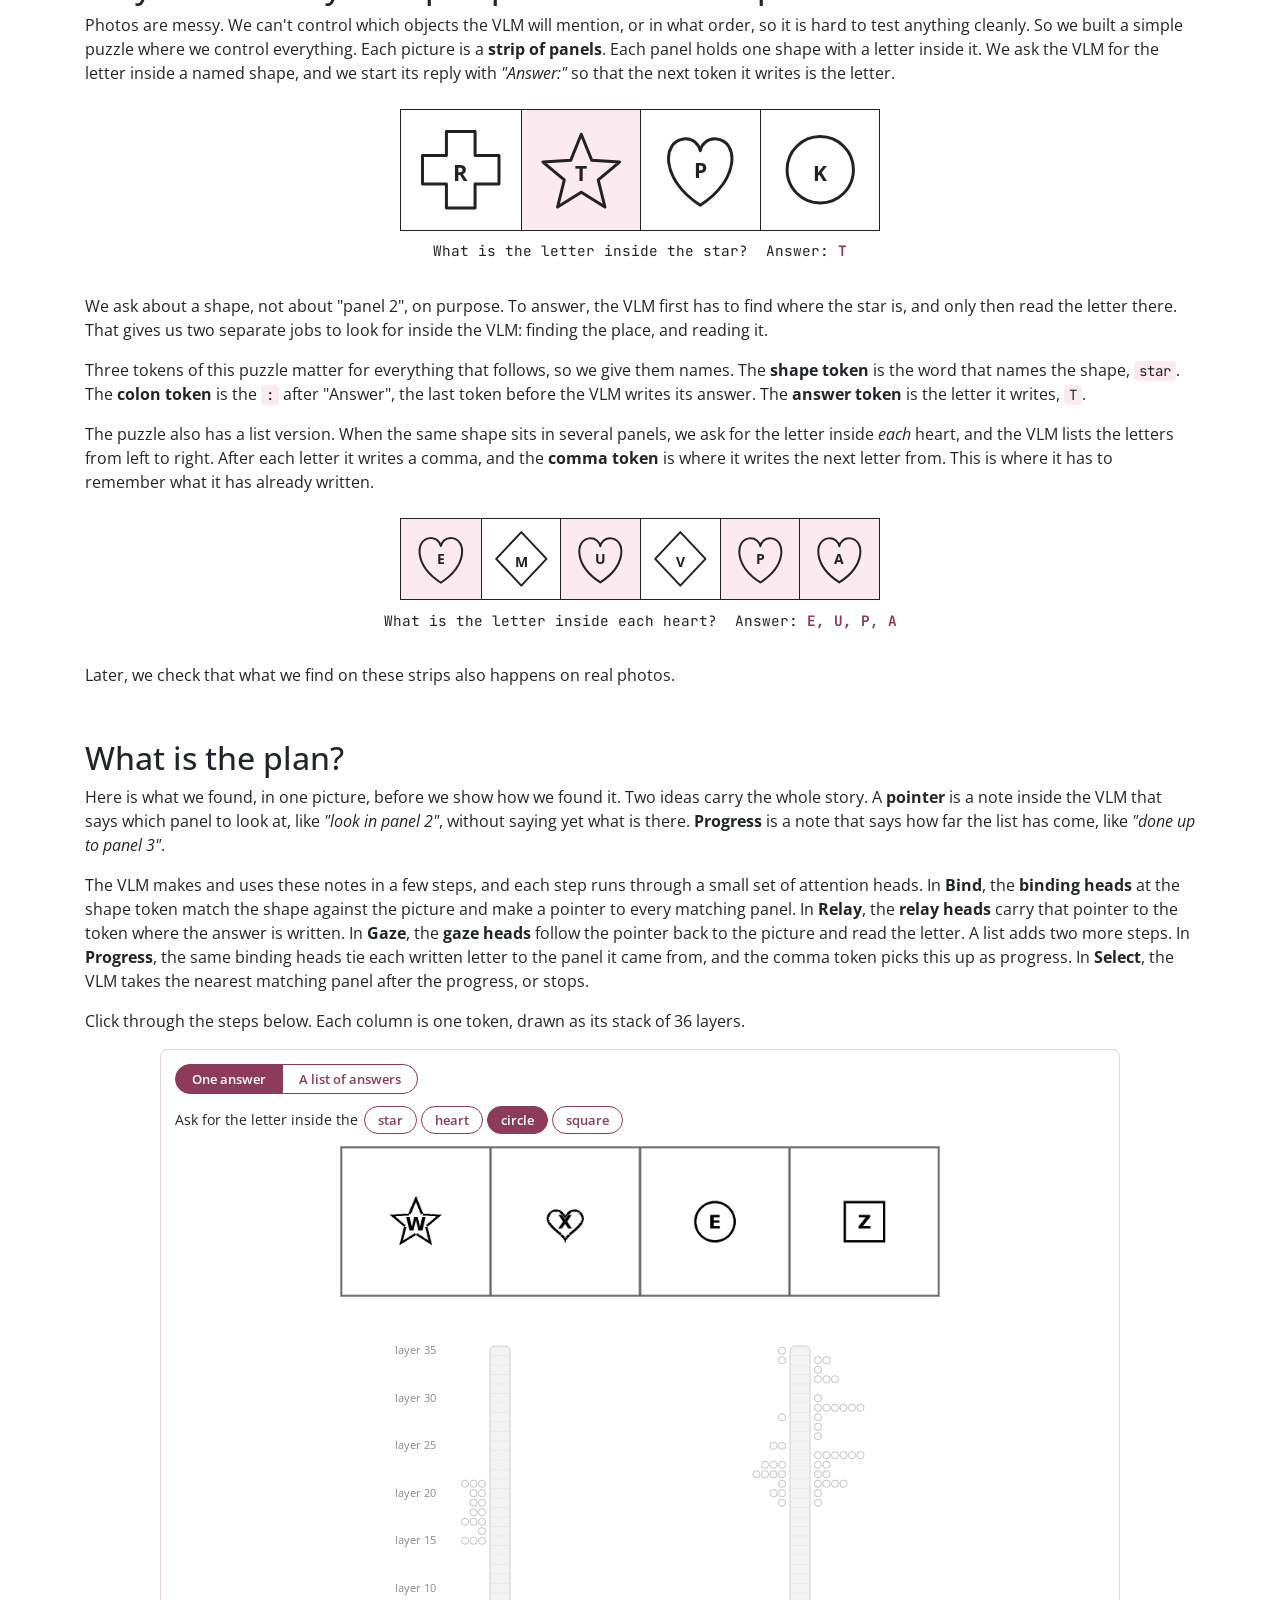
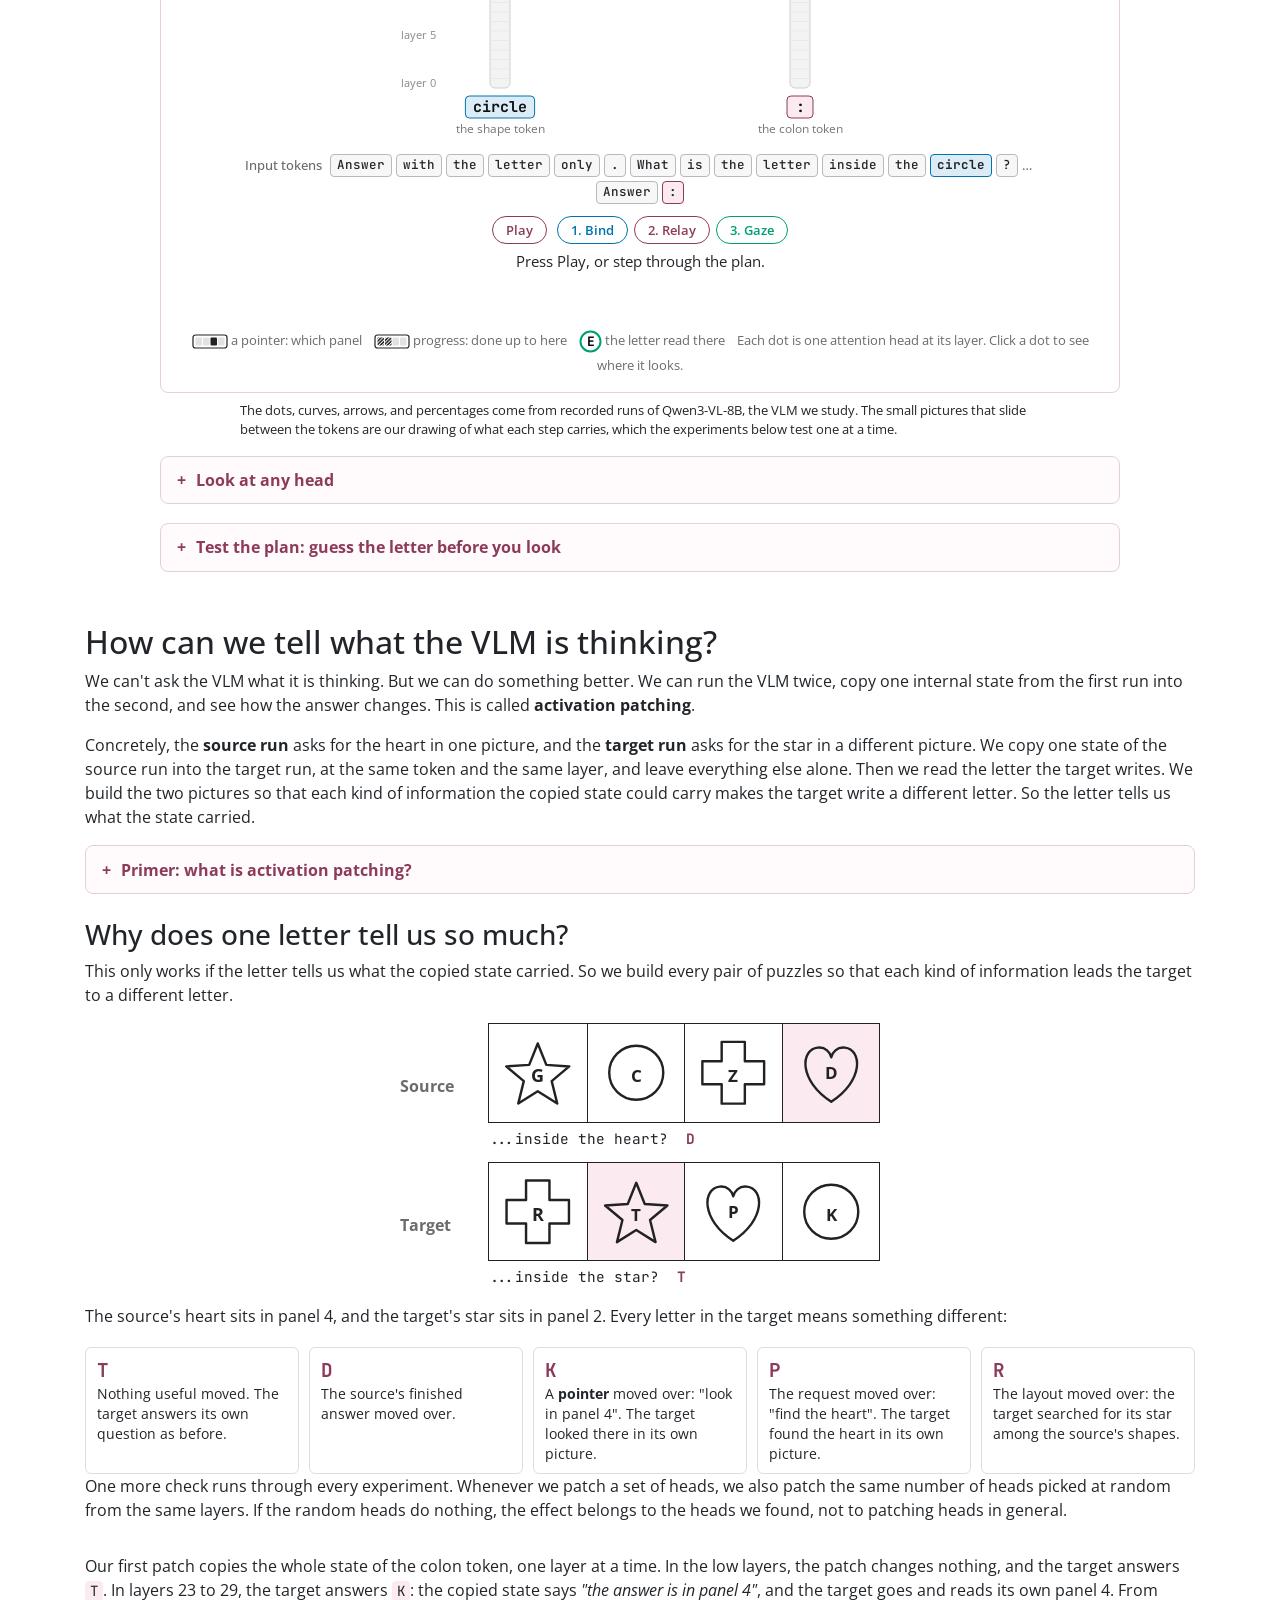
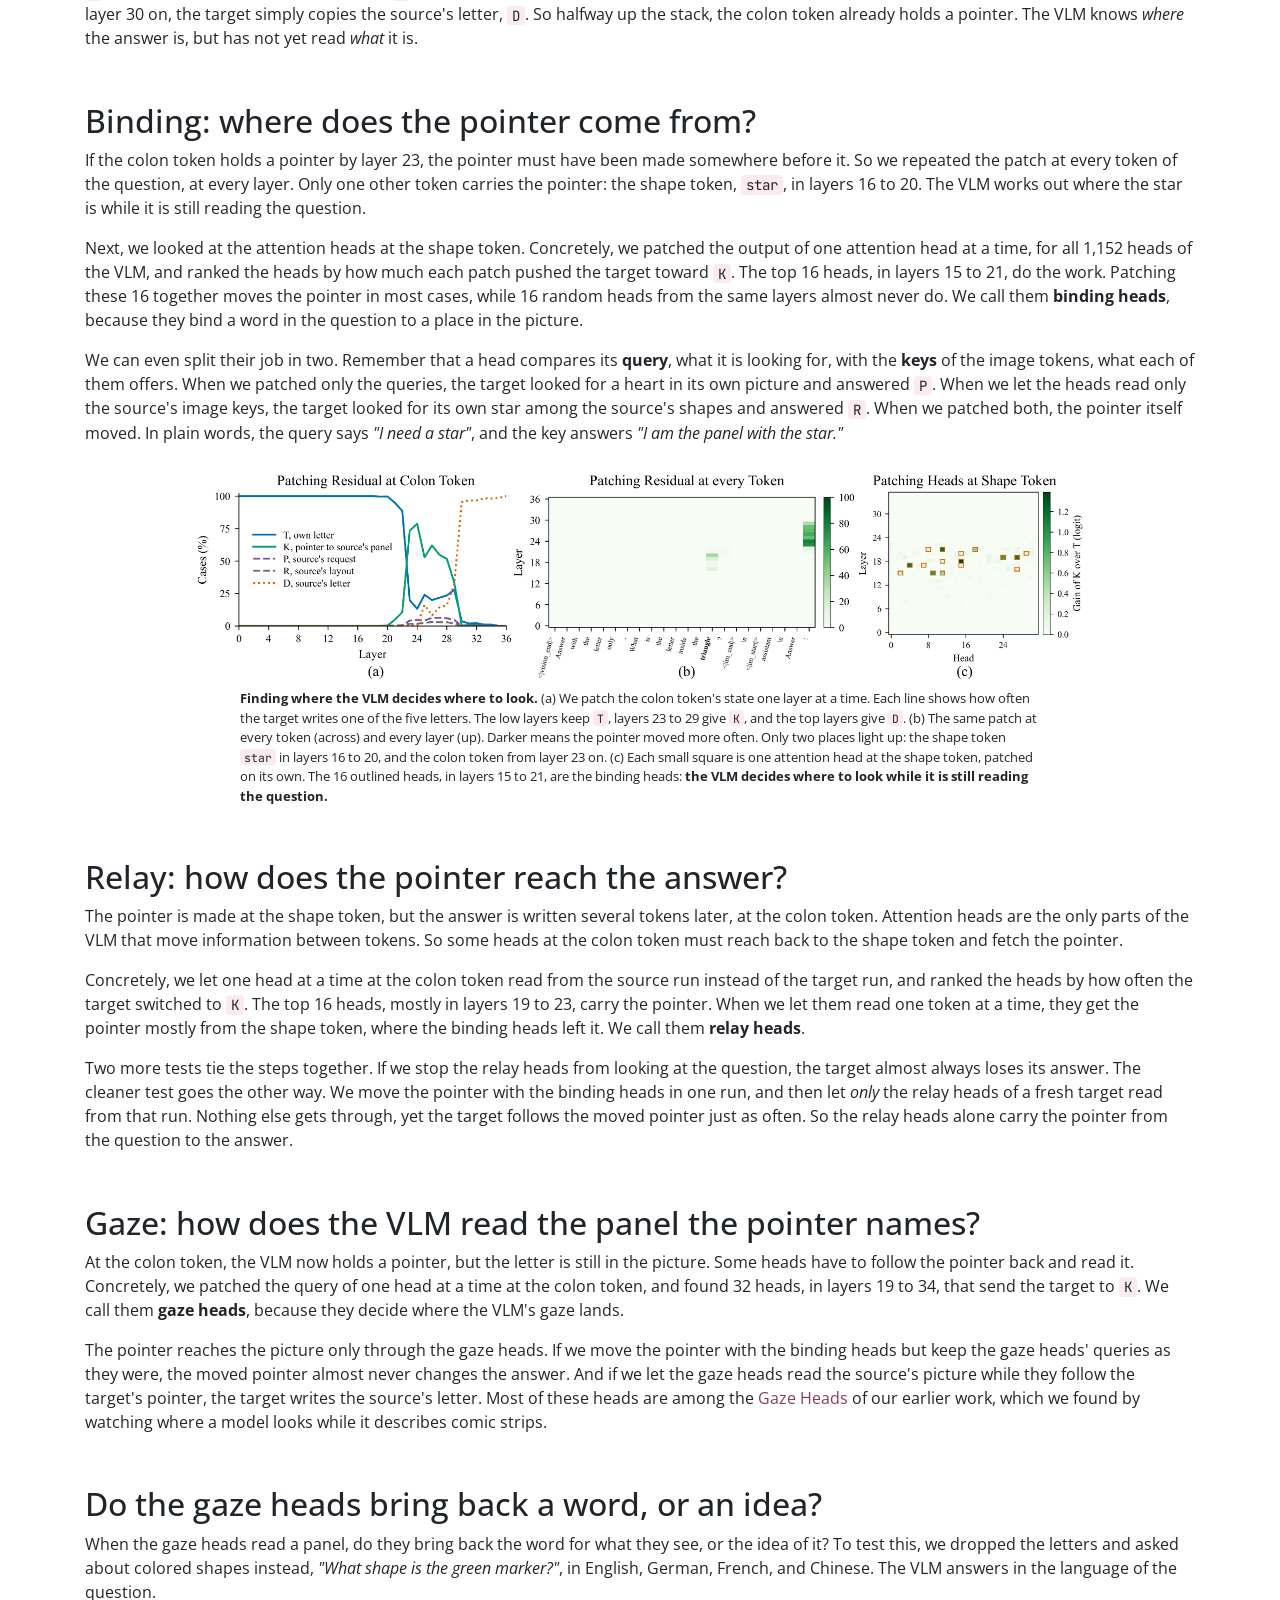
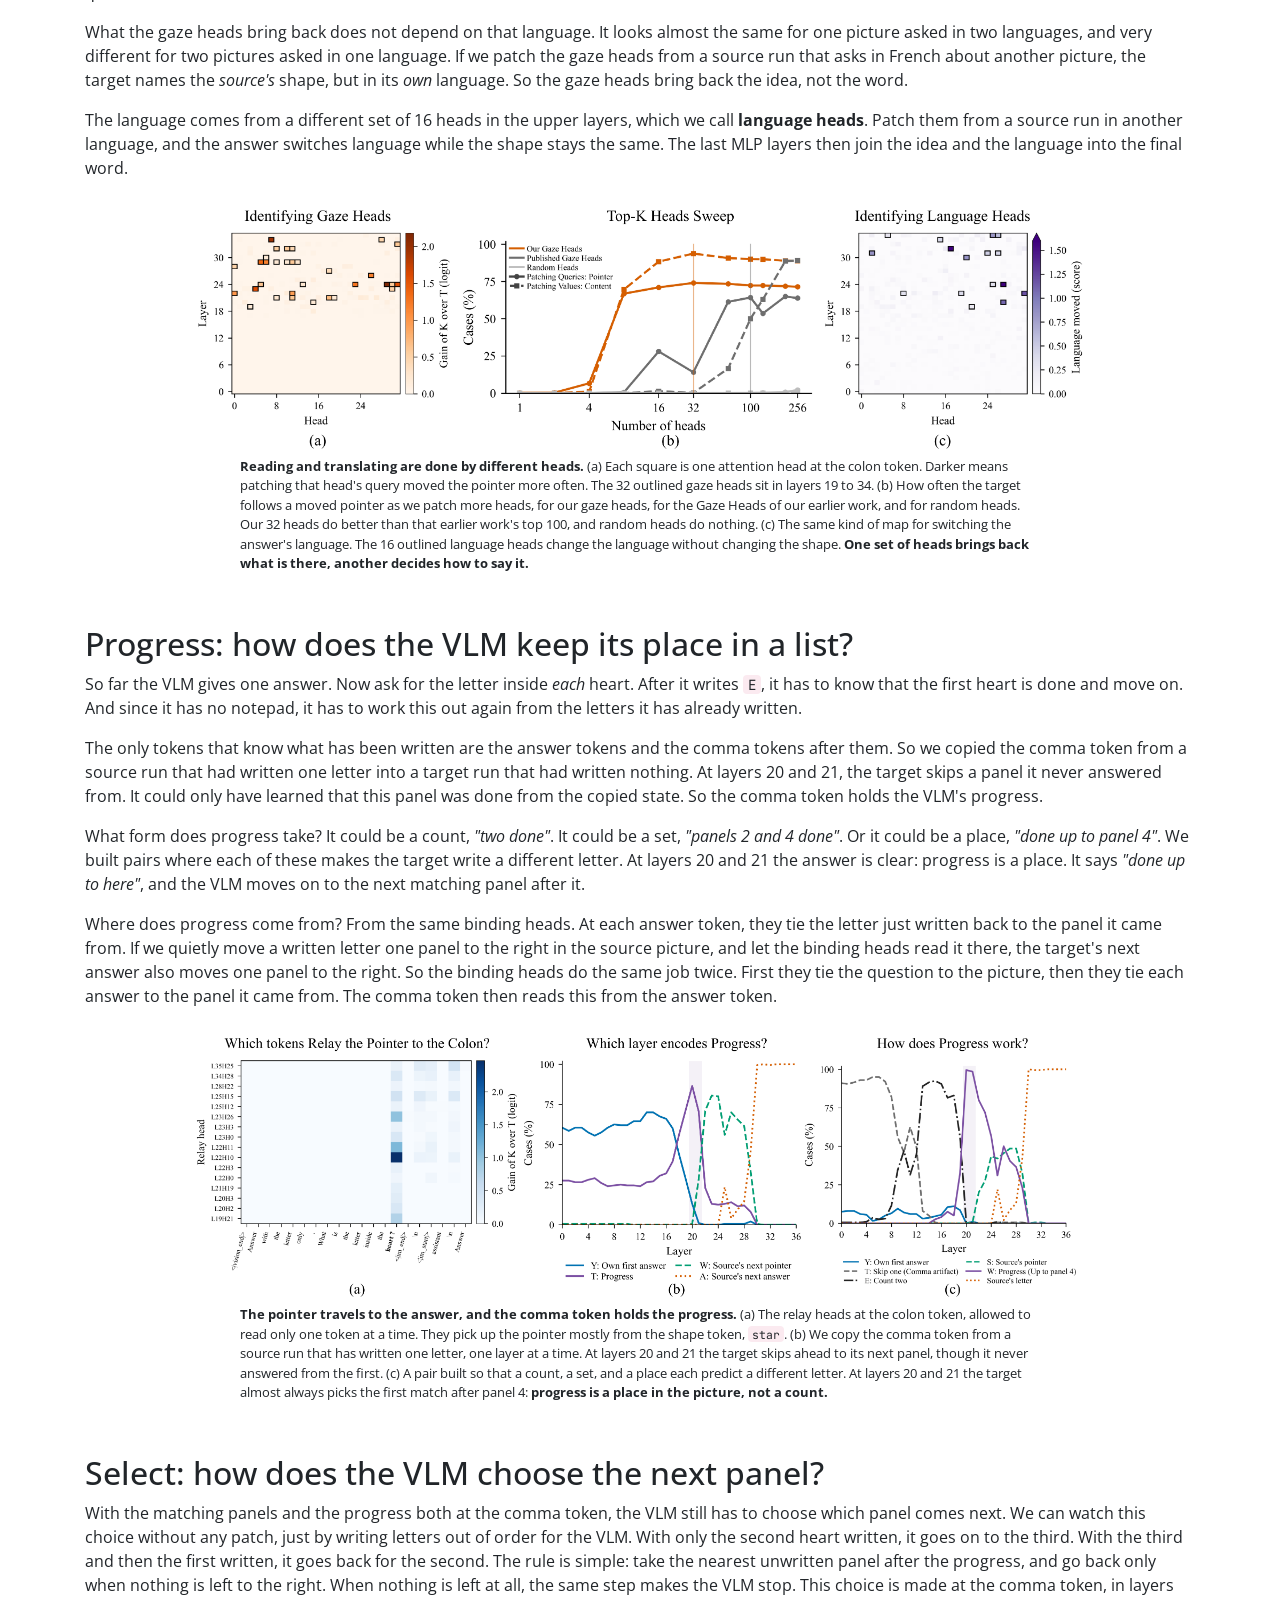
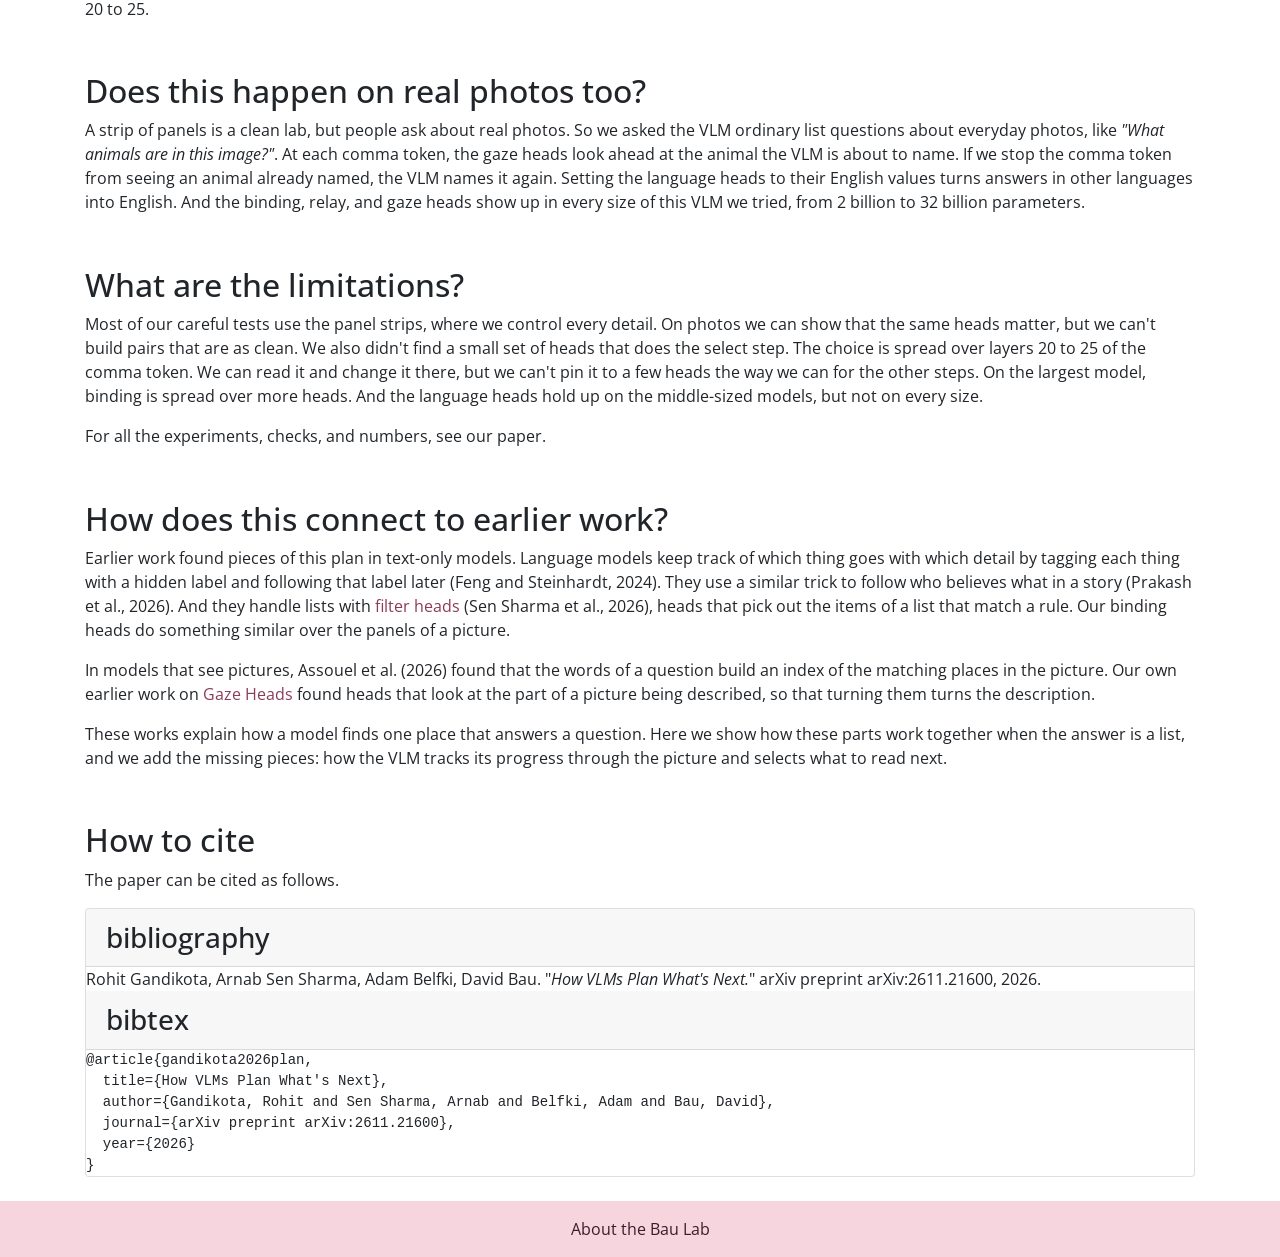
==== commit 89a88b53: "Open with the finding that the VLM plans with pointers into the image; use the paper's terms in the " ====
--- a/src/index.html
+++ b/src/index.html
@@ -192,7 +192,10 @@
 A <b>vision-language model</b>, or <b>VLM</b>, looks at a picture and answers questions about it in words. Ask one what animals are in a photo, and it names them one at a time: a dog, then a cat, then a horse. It rarely names the same animal twice, and it rarely skips one. Yet a picture has no reading order. Nothing in a photo says the dog comes before the cat. So something inside the VLM must decide what to describe next, and keep track of what it has already said.
 </p>
 <p>
-We opened up a VLM and traced how it does this. We find that the VLM <b>decides where to look before it looks</b>. It keeps a small plan. First, it finds the parts of the picture that answer the question. After every answer, it marks how far it has come through the picture. Then it picks the next part to describe, looks there, and puts what it sees into words. Each step runs through a few attention heads, so we can read the plan and edit it.
+We opened up a VLM and traced how it does this. We find that the VLM <b>plans on the image itself</b>. To answer a question, it does not look up the answer directly. It first finds <i>where</i> the answer is in the image, and keeps a pointer to that place. It passes this pointer along to the token where the answer will be written. There, a separate set of attention heads follows the pointer back to the image and fetches what is there.
+</p>
+<p>
+The VLM uses the same pointers to keep track of what it has already said. Every answer it writes, it ties back to the place in the image the answer came from. Before it writes the next answer, it looks back at these places to see how far it has come, and moves on to the nearest place it has not described yet. So the plan is not a list of words kept somewhere inside the VLM. It is a set of pointers into the image, and the VLM reads them again at every step, much like notes on a whiteboard.
 </p>
 </div><!--card-block-->
 </div><!--card-->
@@ -347,7 +350,7 @@
 <summary>Primer: what is activation patching?</summary>
 <div class="primer-body">
 <p>Activation patching is how we test what a piece of the VLM's work contains. Click through to see one patch.</p>
-<div class="stage"><svg id="pp-svg" viewBox="0 0 900 400" role="img" aria-label="Two runs of the VLM; a state saved from the source run is pasted into the target run at the same layer, and the target's answer changes"></svg></div>
+<div class="stage"><svg id="pp-svg" viewBox="0 0 900 400" role="img" aria-label="Two runs of the VLM; a state saved from the source run is copied into the target run at the same layer, and the target's answer changes"></svg></div>
 <div class="controls"><button type="button" data-act="prev">Back</button><button type="button" data-act="play">Play</button><button type="button" data-act="next">Next</button></div>
 <div class="say" aria-live="polite"></div>
 
@@ -1316,7 +1319,7 @@
     '<b>3. Scores.</b> The head compares the query with each key: it multiplies them number by number and adds it all up (a <b>dot product</b>). A good match gives a big score, and <span class="tok">cat</span> scores highest. The values wait. (All numbers here are a cartoon.)',
     '<b>4. Softmax.</b> The scores are turned into shares that add up to 100%. This step is called <b>softmax</b>, and it lets the biggest score take most of the share. <span class="tok">cat</span> now gets ' + PCT[1] + '% of the attention.',
     '<b>5. Weighted sum.</b> Now the values come in. Each value is multiplied by its word\'s share: ' + PCT[1] + '% of <span class="tok">cat</span>\'s value, ' + PCT[2] + '% of <span class="tok">sat</span>\'s, and so on. They are all added up (Σ), and the sum is added to the stream of <span class="tok">it</span>.',
-    'Now the stream of <span class="tok">it</span> knows that it means the cat. In short: the <b>query</b> is what a word is looking for, the <b>key</b> is how a word can be found, softmax decides <b>how much</b> to take from each word, and the <b>value</b> is what gets taken. In our puzzle, the word <span class="tok">star</span> asks <i>"where is a star?"</i>, the keys of the picture tokens say which shape each one holds, and the values carry where it is.'
+    'Now the stream of <span class="tok">it</span> knows that it means the cat. In short: the <b>query</b> is what a word is looking for, the <b>key</b> is how a word can be found, softmax decides <b>how much</b> to take from each word, and the <b>value</b> is what gets taken. In our puzzle, the query at the shape token <span class="tok">star</span> asks <i>"where is a star?"</i>, the keys of the image tokens say which shape each one holds, and the values carry where it is.'
   ];
   makeStepper(document.getElementById("primer-attention"), FRAMES, function (n) {
     mv.clear();
@@ -1526,9 +1529,9 @@
   var FRAMES = [
     'A VLM gets a picture and a question. But the language model inside it only reads <b>tokens</b>. So first, the picture has to become tokens too.',
     'A part called the <b>vision encoder</b> cuts the picture into a grid of small squares. In our VLM, each square is 32 by 32 pixels.',
-    'Each square becomes one <b>picture token</b>: a list of numbers that describes what is in that square. The squares are laid out in a row, in reading order.',
-    'The picture tokens go into the same row as the words. Two special tokens mark where the picture starts and ends, so the model knows which tokens are picture and which are text. Then come the words of the question.',
-    'From here on it is the same language model as before. It reads every token in the row, picture or word, through its 36 blocks, and writes the answer one token at a time. Each new token, here <span class="tok">T</span>, is added to the end of the row, and the model runs again for the next one. So attention heads can look back at words and at picture squares alike.'
+    'Each square becomes one <b>image token</b>: a list of numbers that describes what is in that square. The squares are laid out in a row, in reading order.',
+    'The image tokens go into the same row as the words. Two special tokens mark where the image starts and ends, so the model knows which tokens are image and which are text. Then come the words of the question.',
+    'From here on it is the same language model as before. It reads every token in the row, image or word, through its 36 blocks, and writes the answer one token at a time. Each new token, here <span class="tok">T</span>, is added to the end of the row, and the model runs again for the next one. So attention heads can look back at words and at image tokens alike.'
   ];
   makeStepper(document.getElementById("primer-vlm"), FRAMES, function (n) {
     mv.clear();
@@ -1583,8 +1586,8 @@
     svg.appendChild(g.bubble); svg.appendChild(g.letter);
     return g;
   }
-  var S = grid(70, ["Source run", C.src[1]], [["star", "G"], ["circle", "C"], ["plus", "Z"], ["heart", "D"]], ["…the", "heart?", "Answer", ":"]);
-  var T = grid(560, ["Target run", C.tgt[1]], [["plus", "R"], ["star", "T"], ["heart", "P"], ["circle", "K"]], ["…the", "star?", "Answer", ":"]);
+  var S = grid(70, ["Source run", C.src[1]], [["star", "G"], ["circle", "C"], ["plus", "Z"], ["heart", "D"]], ["…the", "heart", "Answer", ":"]);
+  var T = grid(560, ["Target run", C.tgt[1]], [["plus", "R"], ["star", "T"], ["heart", "P"], ["circle", "K"]], ["…the", "star", "Answer", ":"]);
   svg.appendChild(svgEl("text", { x: 58, y: cellY(0) + CH / 2, "text-anchor": "end", "dominant-baseline": "central", "font-size": 11, fill: P_GRAY, "font-family": PF }, "layer 1"));
   svg.appendChild(svgEl("text", { x: 58, y: cellY(ROWS - 1) + CH / 2, "text-anchor": "end", "dominant-baseline": "central", "font-size": 11, fill: P_GRAY, "font-family": PF }, "layer 36"));
   svg.appendChild(svgEl("text", { x: 450, y: BOT + 40, "text-anchor": "middle", "dominant-baseline": "central", "font-size": 12, fill: P_GRAY, "font-family": PF }, "each box is one activation: one token at one layer"));
@@ -1625,10 +1628,10 @@
   var FRAMES = [
     '<b>The source run.</b> We run the VLM on the first puzzle, which asks for the heart. Each box is one <b>activation</b>: the state of one token at one layer. The VLM computes them one token at a time: the first token from layer 1 up to layer 36, then the next token, and so on. The source answers <span class="tok">D</span>.',
     '<b>The target run.</b> Separately, we run the VLM on the second puzzle, which asks for the star, with no changes. The target answers <span class="tok">T</span>.',
-    '<b>Pick one activation.</b> We choose one activation in the source run: here, the word <span class="tok">heart?</span> at one of the middle layers.',
-    '<b>Copy and replace.</b> We run the target again, but at that same word and layer we throw away its own activation and put the source\'s in its place. Everything below it, and everything before it, stays exactly as it was.',
-    '<b>Run the rest.</b> The target keeps running, token by token. Everything it computes after the pasted activation is built on it, so it changes too (orange): the higher layers of that word, and the higher layers of every word after it. The lower layers of later words only read lower layers, so they stay the same. The answer changes from <span class="tok">T</span> to <span class="tok">K</span>.',
-    'That is <b>activation patching</b>. Only one activation was swapped, so the change in the answer must come from what that one activation carried. Here, <span class="tok">K</span> is the letter in the target\'s own panel 4, where the source\'s heart was. So the pasted activation carried a place, <i>"look in panel 4"</i>. By choosing which activation to swap (which word, which layer, even which single attention head), we can find where each piece of information lives.'
+    '<b>Pick one activation.</b> We choose one activation in the source run: here, the shape token <span class="tok">heart</span> at one of the middle layers.',
+    '<b>Copy and replace.</b> We run the target again, but at the same token and layer we throw away its own activation and put the source\'s in its place. This is the <b>patch</b>. Everything below it, and everything before it, stays exactly as it was.',
+    '<b>Run the rest.</b> The target keeps running, token by token. Everything it computes after the patched activation is built on it, so it changes too (orange): the higher layers of that token, and the higher layers of every token after it. The lower layers of later tokens only read lower layers, so they stay the same. The answer changes from <span class="tok">T</span> to <span class="tok">K</span>.',
+    'That is <b>activation patching</b>. Only one activation was patched, so the change in the answer must come from what that one activation carried. Here, <span class="tok">K</span> is the letter in the target\'s own panel 4, where the source\'s heart was. So the patched activation carried a pointer, <i>"look in panel 4"</i>. By choosing which activation to patch (which token, which layer, even which single attention head), we can find where each piece of information lives.'
   ];
   makeStepper(document.getElementById("primer-patching"), FRAMES, function (n) {
     mv.clear();
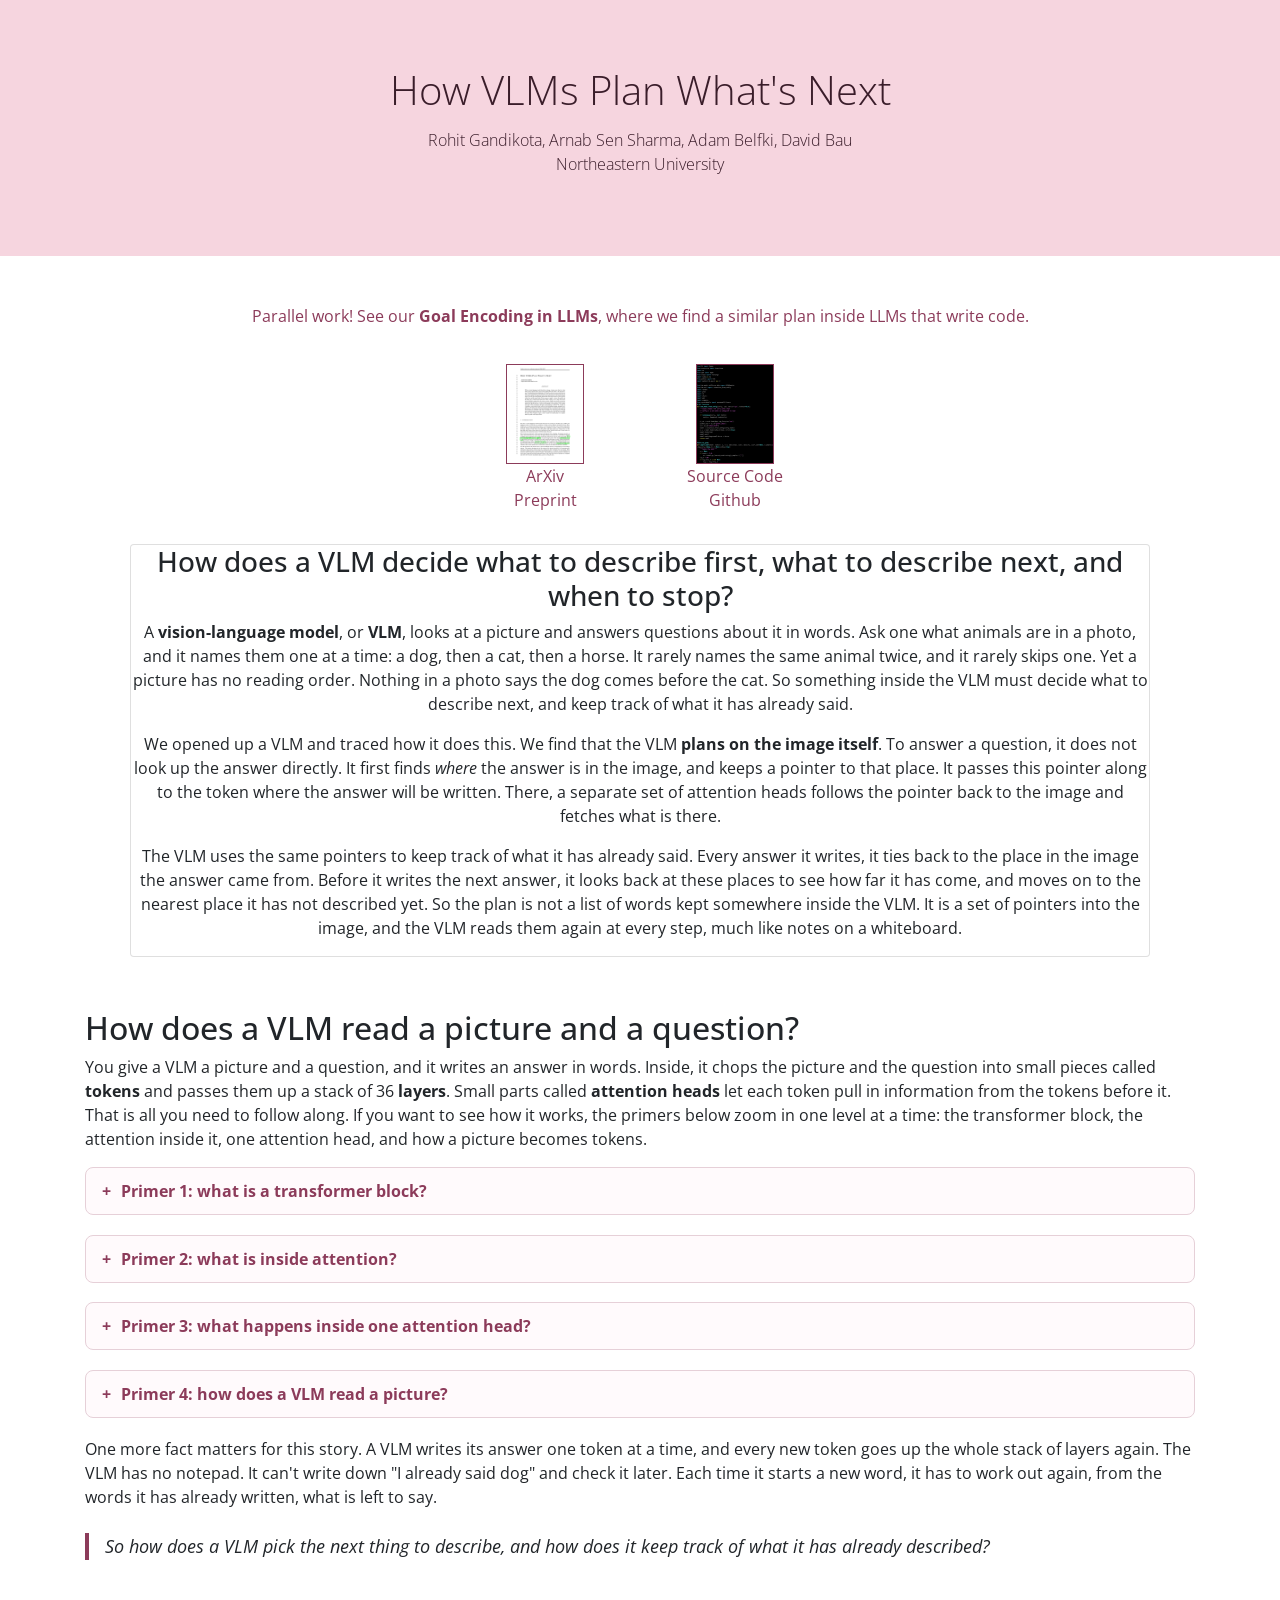
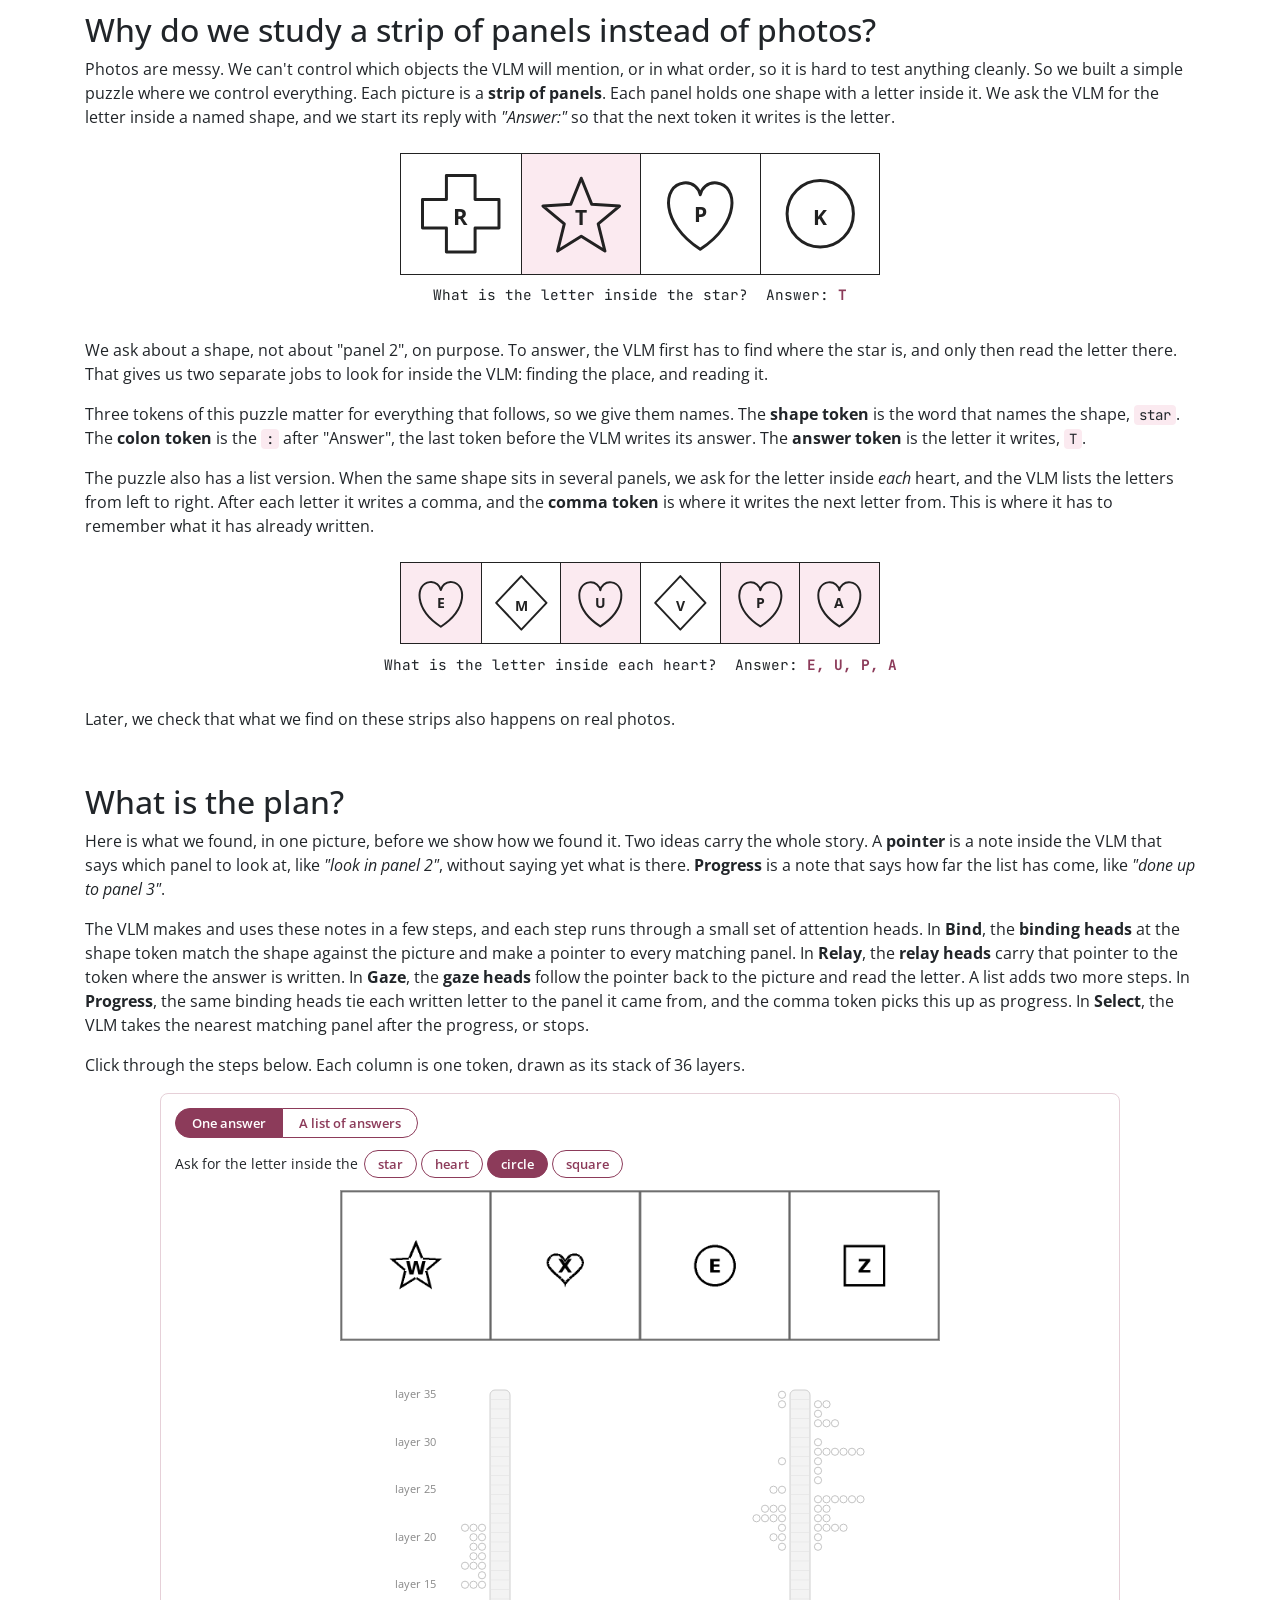
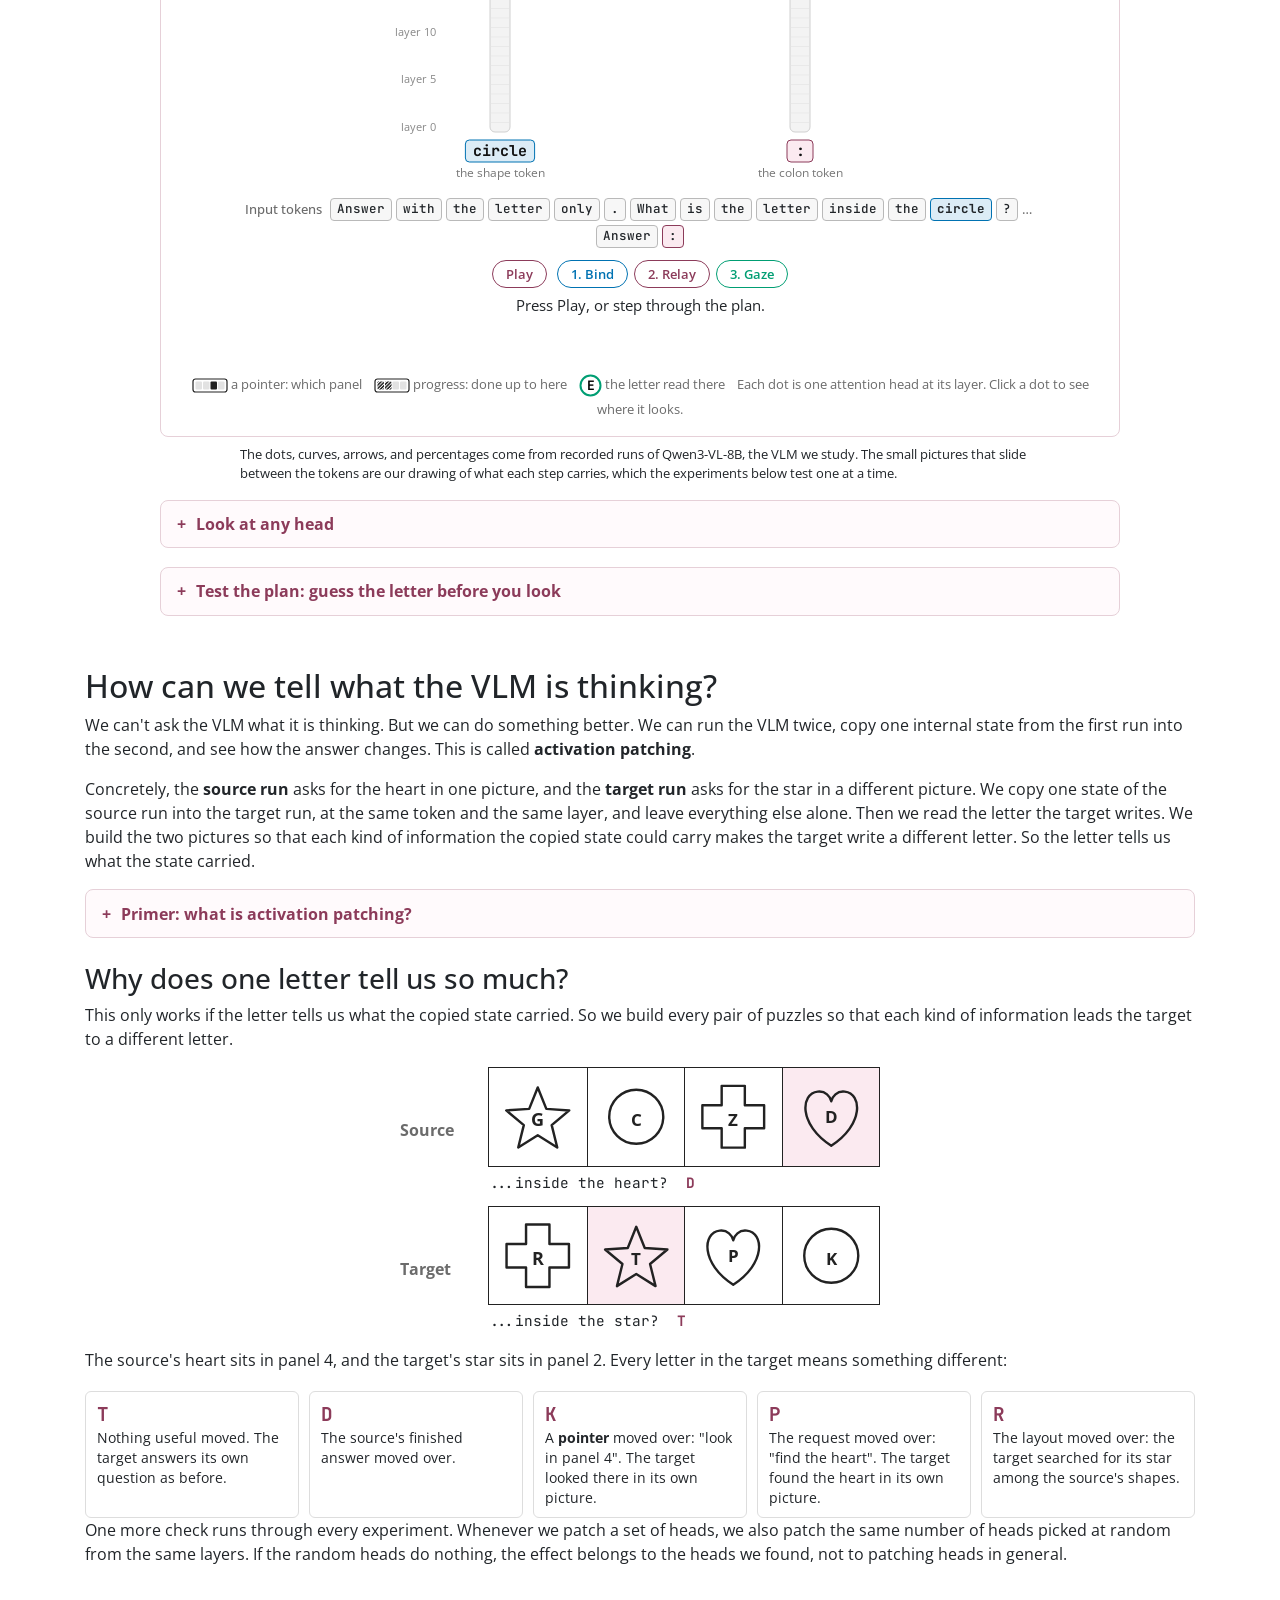
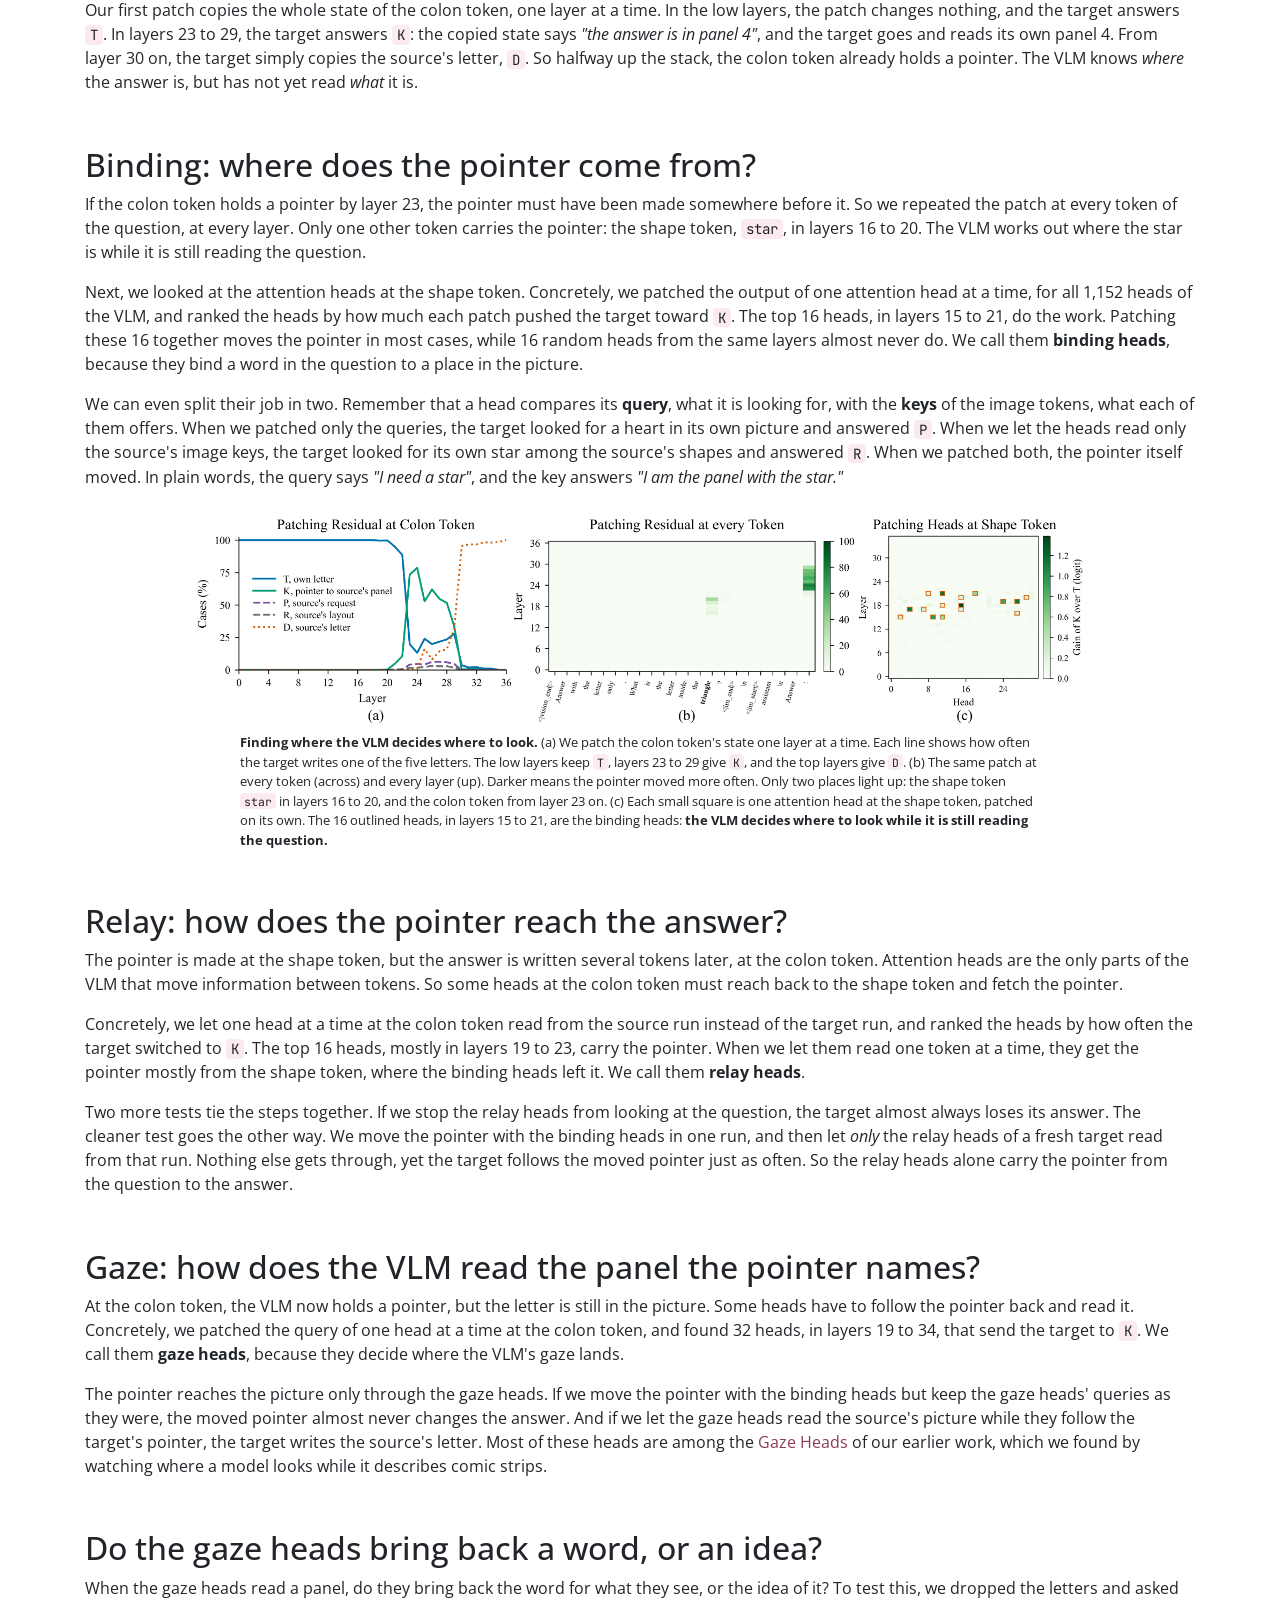
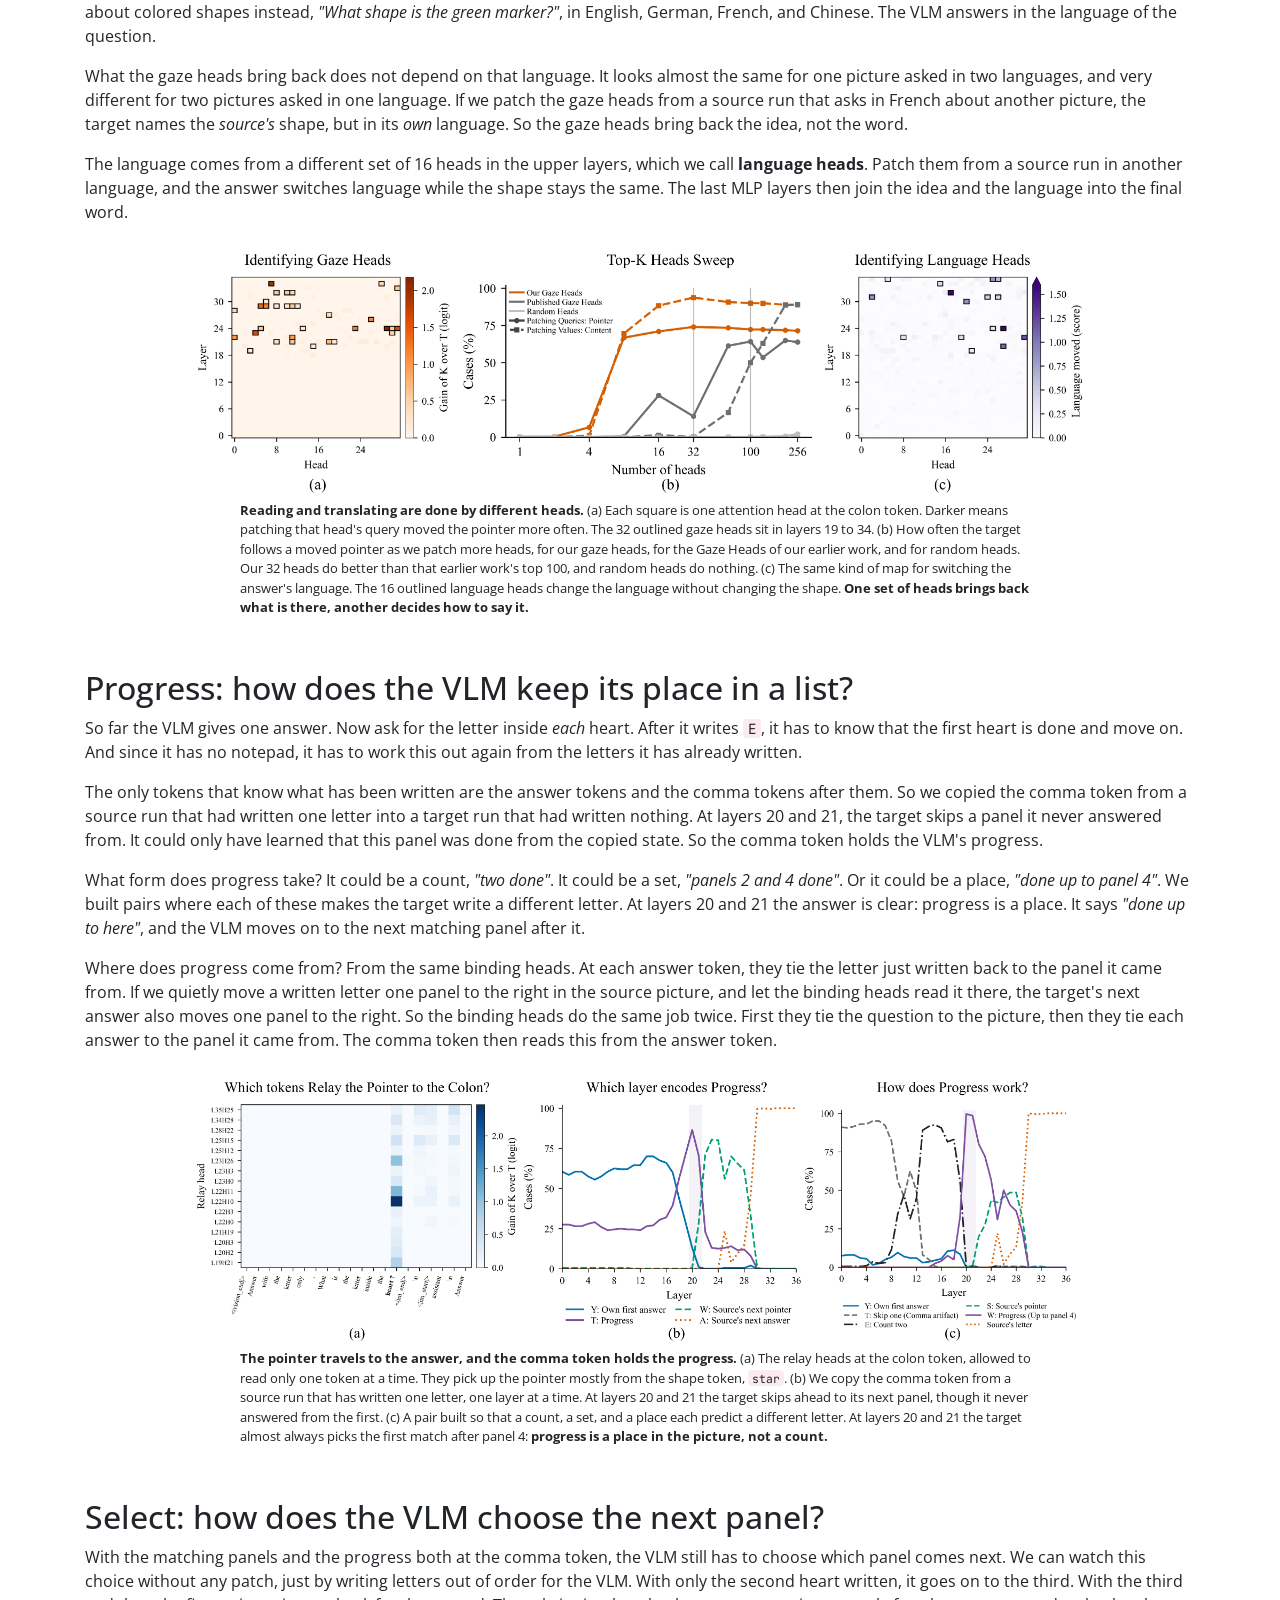
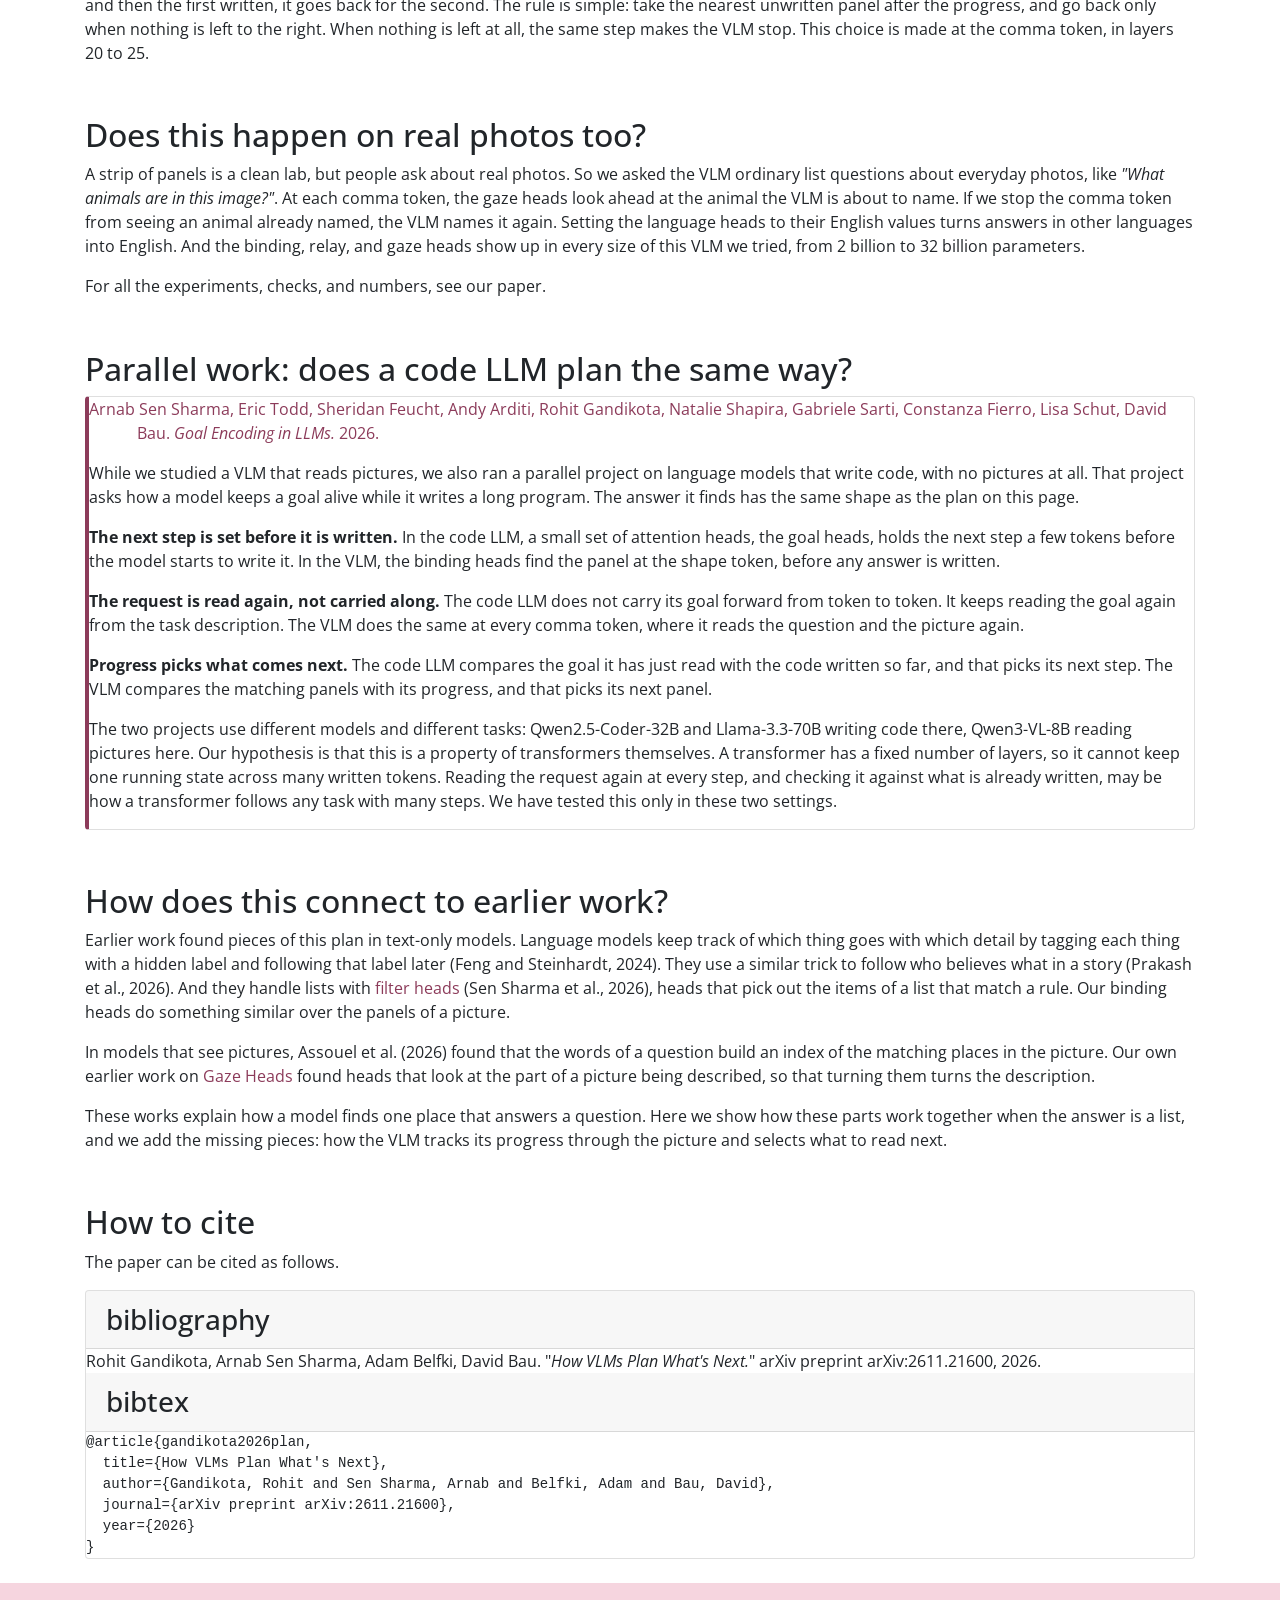
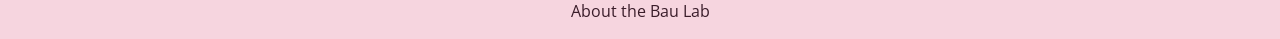
==== commit 916d8818: "Add the parallel work on goal encoding in code LLMs; remove the limitations section A line at the to" ====
--- a/src/index.html
+++ b/src/index.html
@@ -180,6 +180,10 @@
 <div class="container">
 <div class="row justify-content-center text-center">
 
+<p class="text-center" style="flex: 0 0 100%; max-width: 100%; margin-bottom: 20px">
+<a href="https://goals.baulab.info/"
+   >Parallel work! See our <b>Goal Encoding in LLMs</b>, where we find a similar plan inside LLMs that write code.</a>
+</p>
 <p>
 <a href="https://arxiv.org/abs/2611.21600" class="d-inline-block p-3 align-top" target="_blank"><img height="100" width="78" src="images/paper-thumb.png" style="border:1px solid; margin: 0 38px;" alt="Paper thumbnail" data-nothumb=""><br>ArXiv<br>Preprint</a>
 <a href="https://github.com/rohitgandikota/vlm-planning" class="d-inline-block p-3 align-top" target="_blank"><img height="100" width="78" src="images/code-thumb.png" style="border:1px solid; margin: 0 38px;" alt="Github code thumbnail" data-nothumb=""><br>Source Code<br>Github</a>
@@ -423,9 +427,19 @@
 <h2>Does this happen on real photos too?</h2>
 <p>A strip of panels is a clean lab, but people ask about real photos. So we asked the VLM ordinary list questions about everyday photos, like <i>"What animals are in this image?"</i>. At each comma token, the gaze heads look ahead at the animal the VLM is about to name. If we stop the comma token from seeing an animal already named, the VLM names it again. Setting the language heads to their English values turns answers in other languages into English. And the binding, relay, and gaze heads show up in every size of this VLM we tried, from 2 billion to 32 billion parameters.</p>
 
-<h2>What are the limitations?</h2>
-<p>Most of our careful tests use the panel strips, where we control every detail. On photos we can show that the same heads matter, but we can't build pairs that are as clean. We also didn't find a small set of heads that does the select step. The choice is spread over layers 20 to 25 of the comma token. We can read it and change it there, but we can't pin it to a few heads the way we can for the other steps. On the largest model, binding is spread over more heads. And the language heads hold up on the middle-sized models, but not on every size.</p>
 <p>For all the experiments, checks, and numbers, see our paper.</p>
+
+<h2 id="parallel">Parallel work: does a code LLM plan the same way?</h2>
+<div class="card" style="border-left: 4px solid var(--rose-dark);">
+<div class="card-block">
+<p style="text-indent: -3em; margin-left: 3em;"><a href="https://goals.baulab.info/">Arnab Sen Sharma, Eric Todd, Sheridan Feucht, Andy Arditi, Rohit Gandikota, Natalie Shapira, Gabriele Sarti, Constanza Fierro, Lisa Schut, David Bau. <i>Goal Encoding in LLMs.</i> 2026.</a></p>
+<p>While we studied a VLM that reads pictures, we also ran a parallel project on language models that write code, with no pictures at all. That project asks how a model keeps a goal alive while it writes a long program. The answer it finds has the same shape as the plan on this page.</p>
+<p><b>The next step is set before it is written.</b> In the code LLM, a small set of attention heads, the goal heads, holds the next step a few tokens before the model starts to write it. In the VLM, the binding heads find the panel at the shape token, before any answer is written.</p>
+<p><b>The request is read again, not carried along.</b> The code LLM does not carry its goal forward from token to token. It keeps reading the goal again from the task description. The VLM does the same at every comma token, where it reads the question and the picture again.</p>
+<p><b>Progress picks what comes next.</b> The code LLM compares the goal it has just read with the code written so far, and that picks its next step. The VLM compares the matching panels with its progress, and that picks its next panel.</p>
+<p>The two projects use different models and different tasks: Qwen2.5-Coder-32B and Llama-3.3-70B writing code there, Qwen3-VL-8B reading pictures here. Our hypothesis is that this is a property of transformers themselves. A transformer has a fixed number of layers, so it cannot keep one running state across many written tokens. Reading the request again at every step, and checking it against what is already written, may be how a transformer follows any task with many steps. We have tested this only in these two settings.</p>
+</div><!--card-block-->
+</div><!--card-->
 
 <h2>How does this connect to earlier work?</h2>
 <p>Earlier work found pieces of this plan in text-only models. Language models keep track of which thing goes with which detail by tagging each thing with a hidden label and following that label later (Feng and Steinhardt, 2024). They use a similar trick to follow who believes what in a story (Prakash et al., 2026). And they handle lists with <a href="https://openreview.net/forum?id=iPFlJESrsh">filter heads</a> (Sen Sharma et al., 2026), heads that pick out the items of a list that match a rule. Our binding heads do something similar over the panels of a picture.</p>
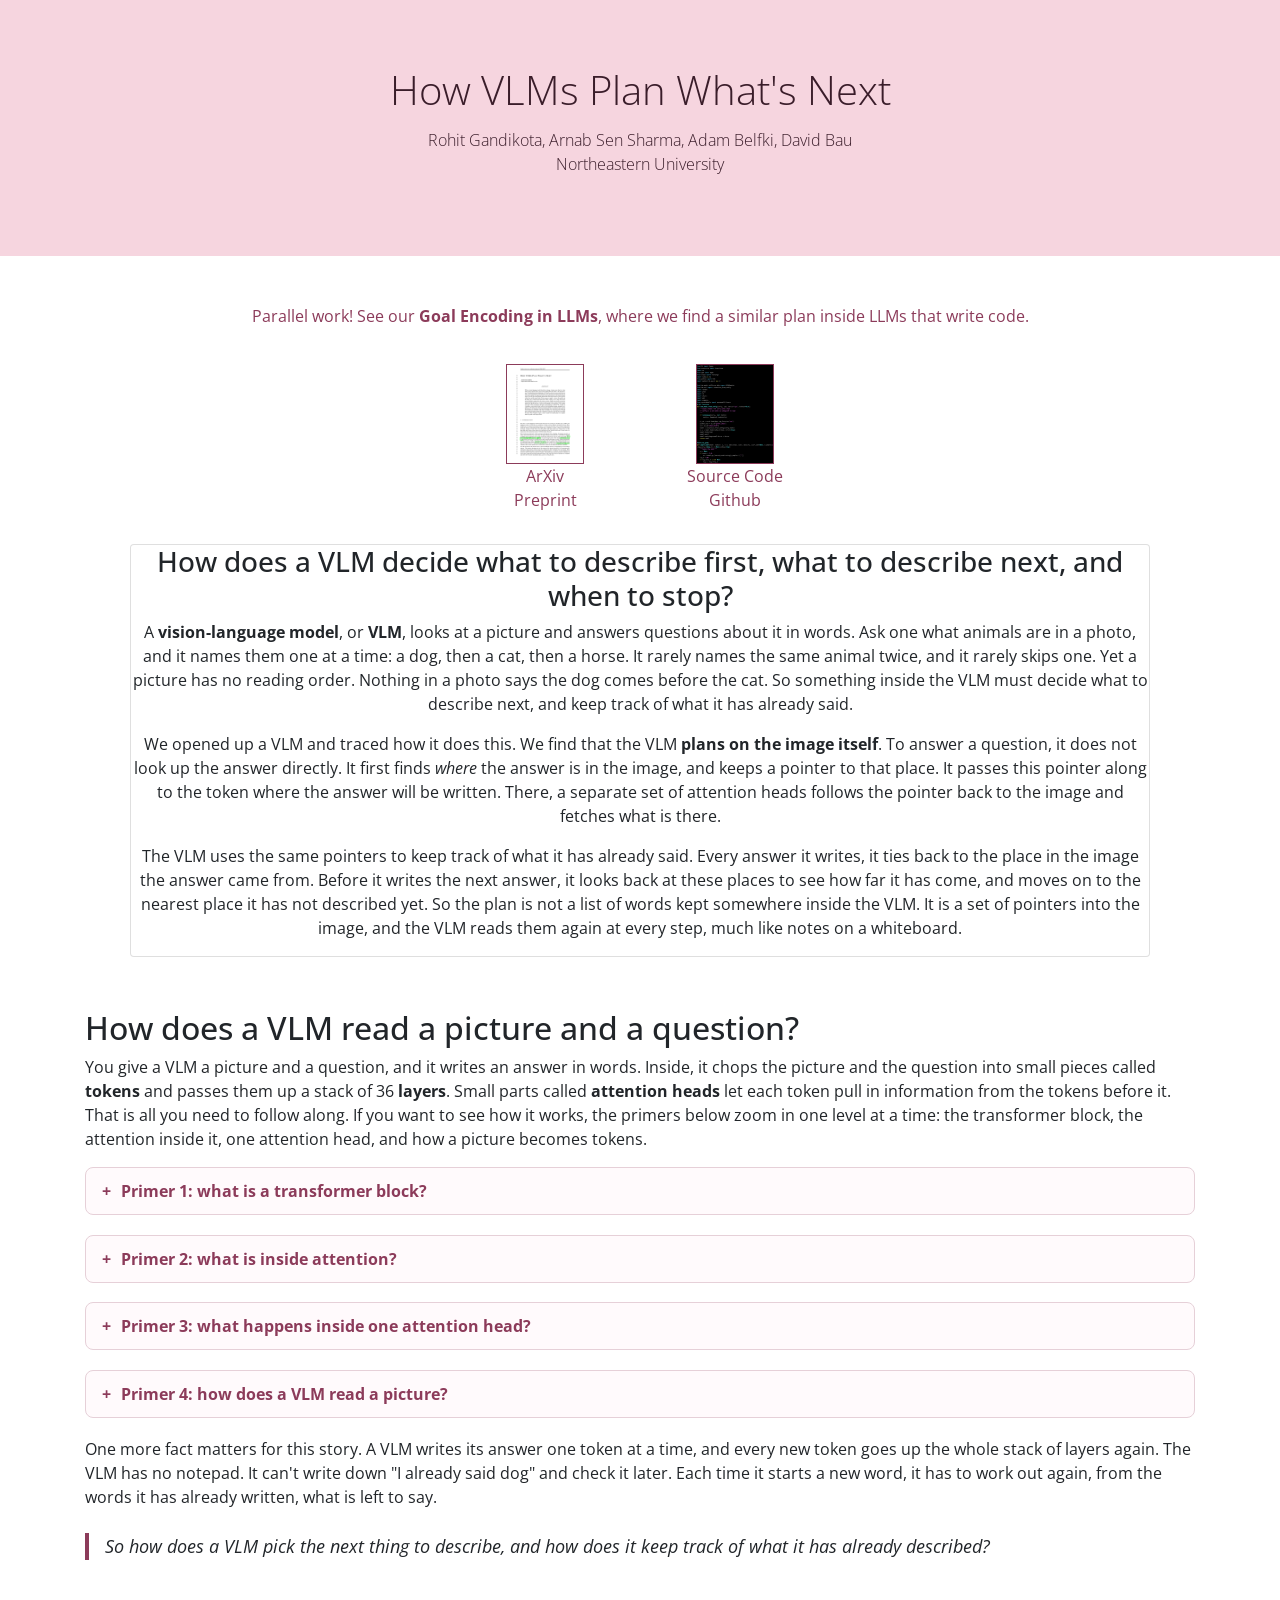
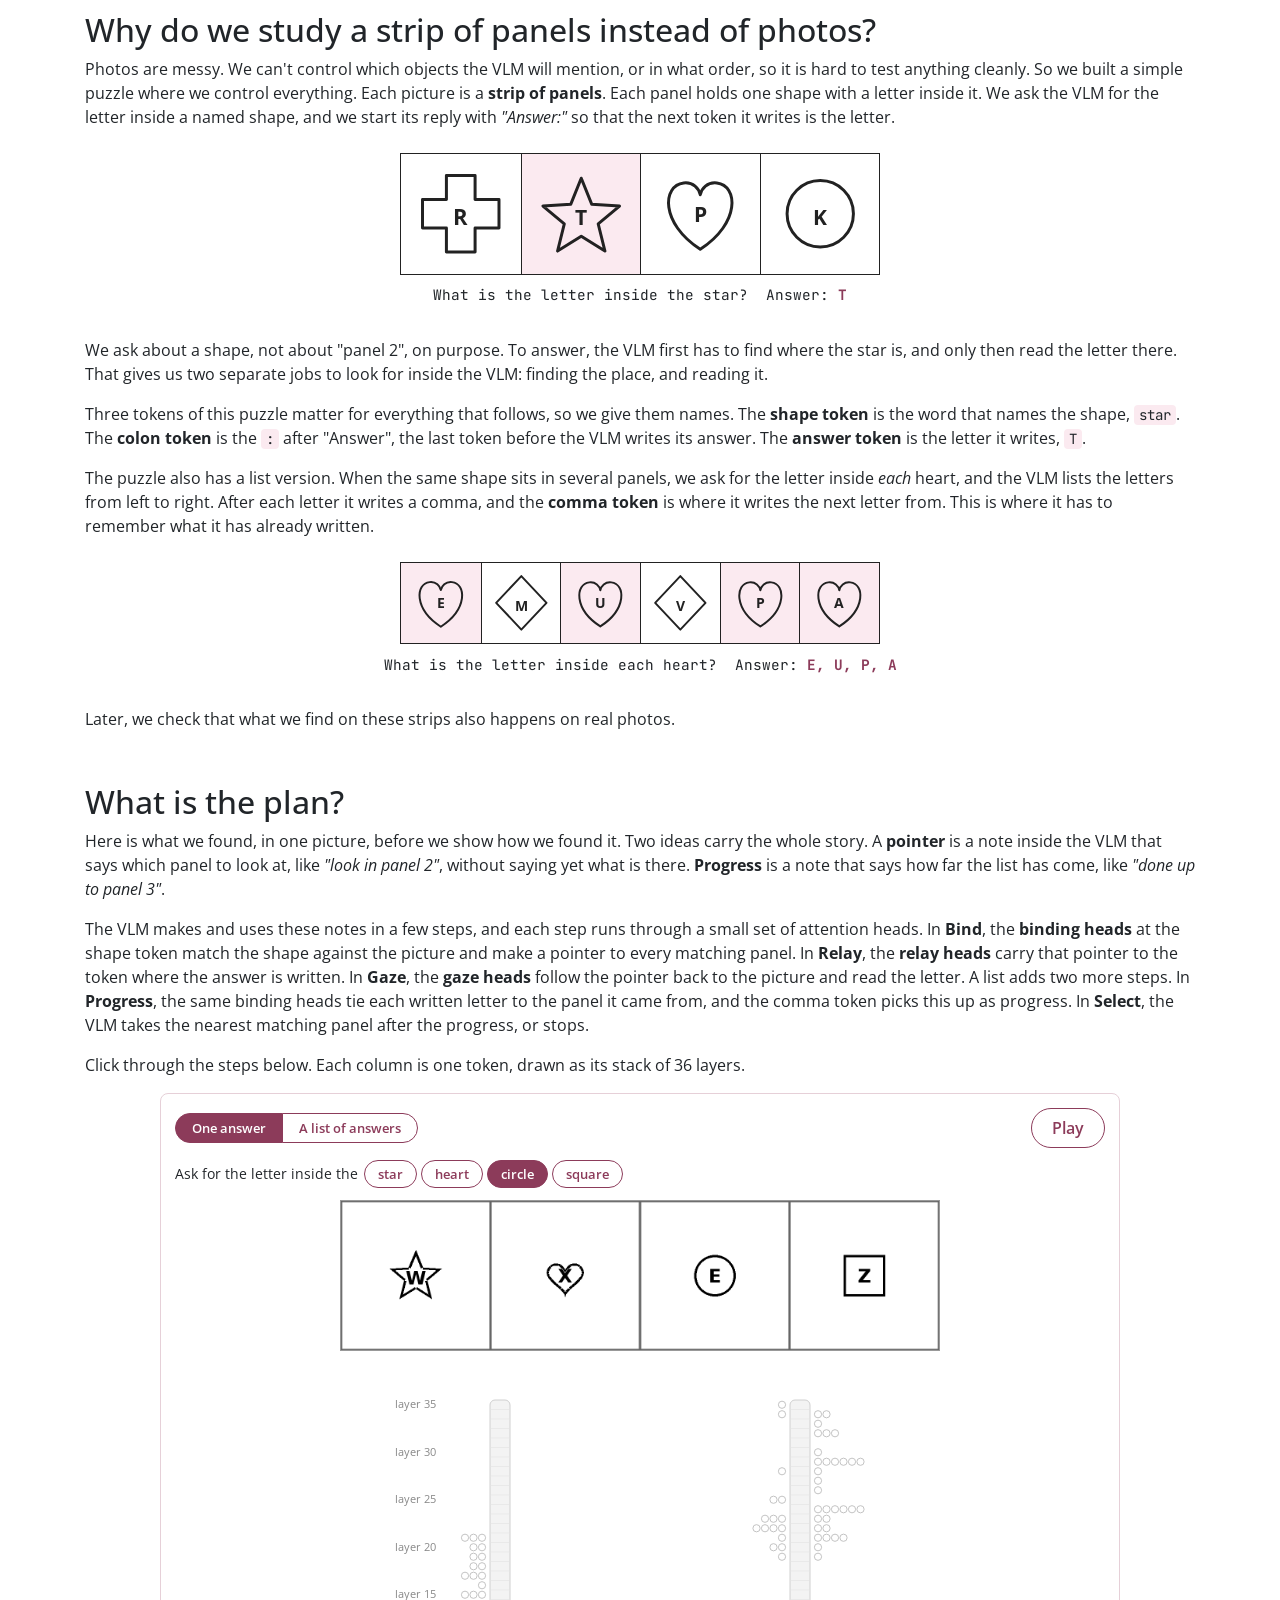
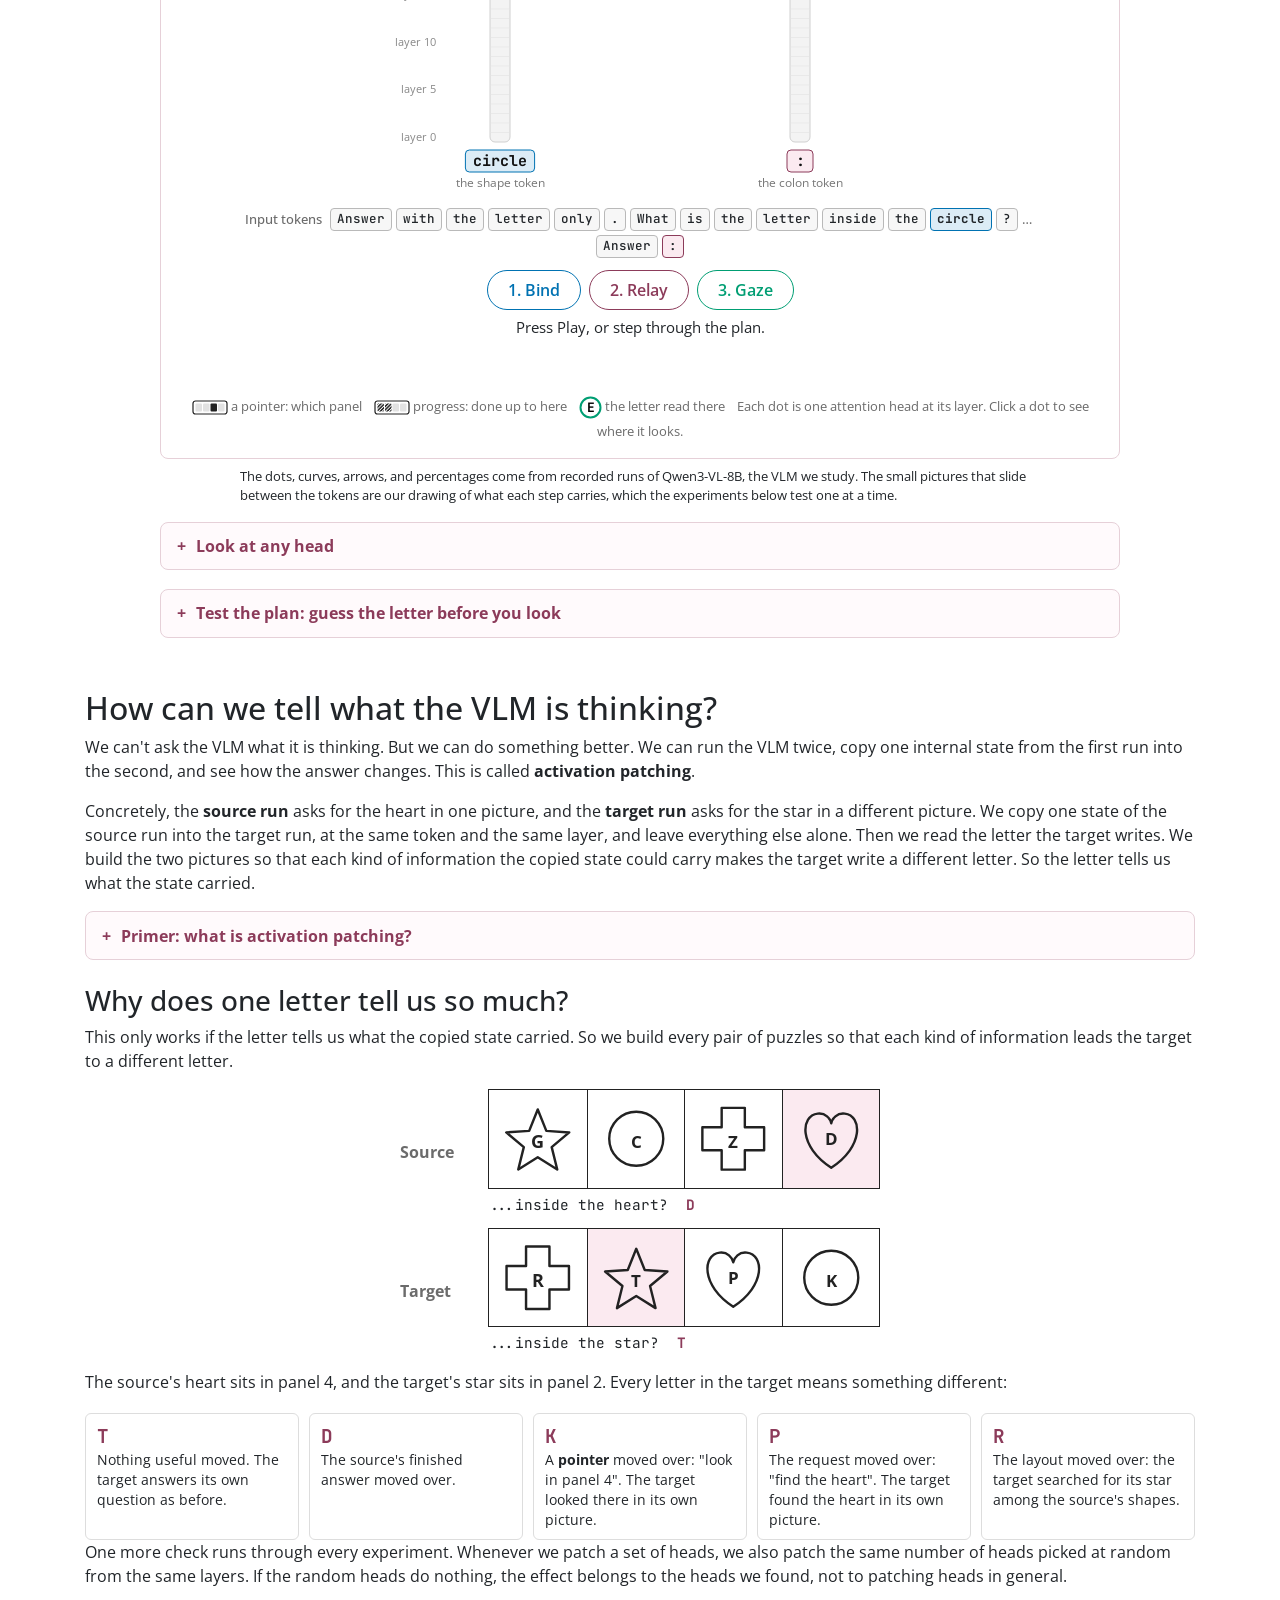
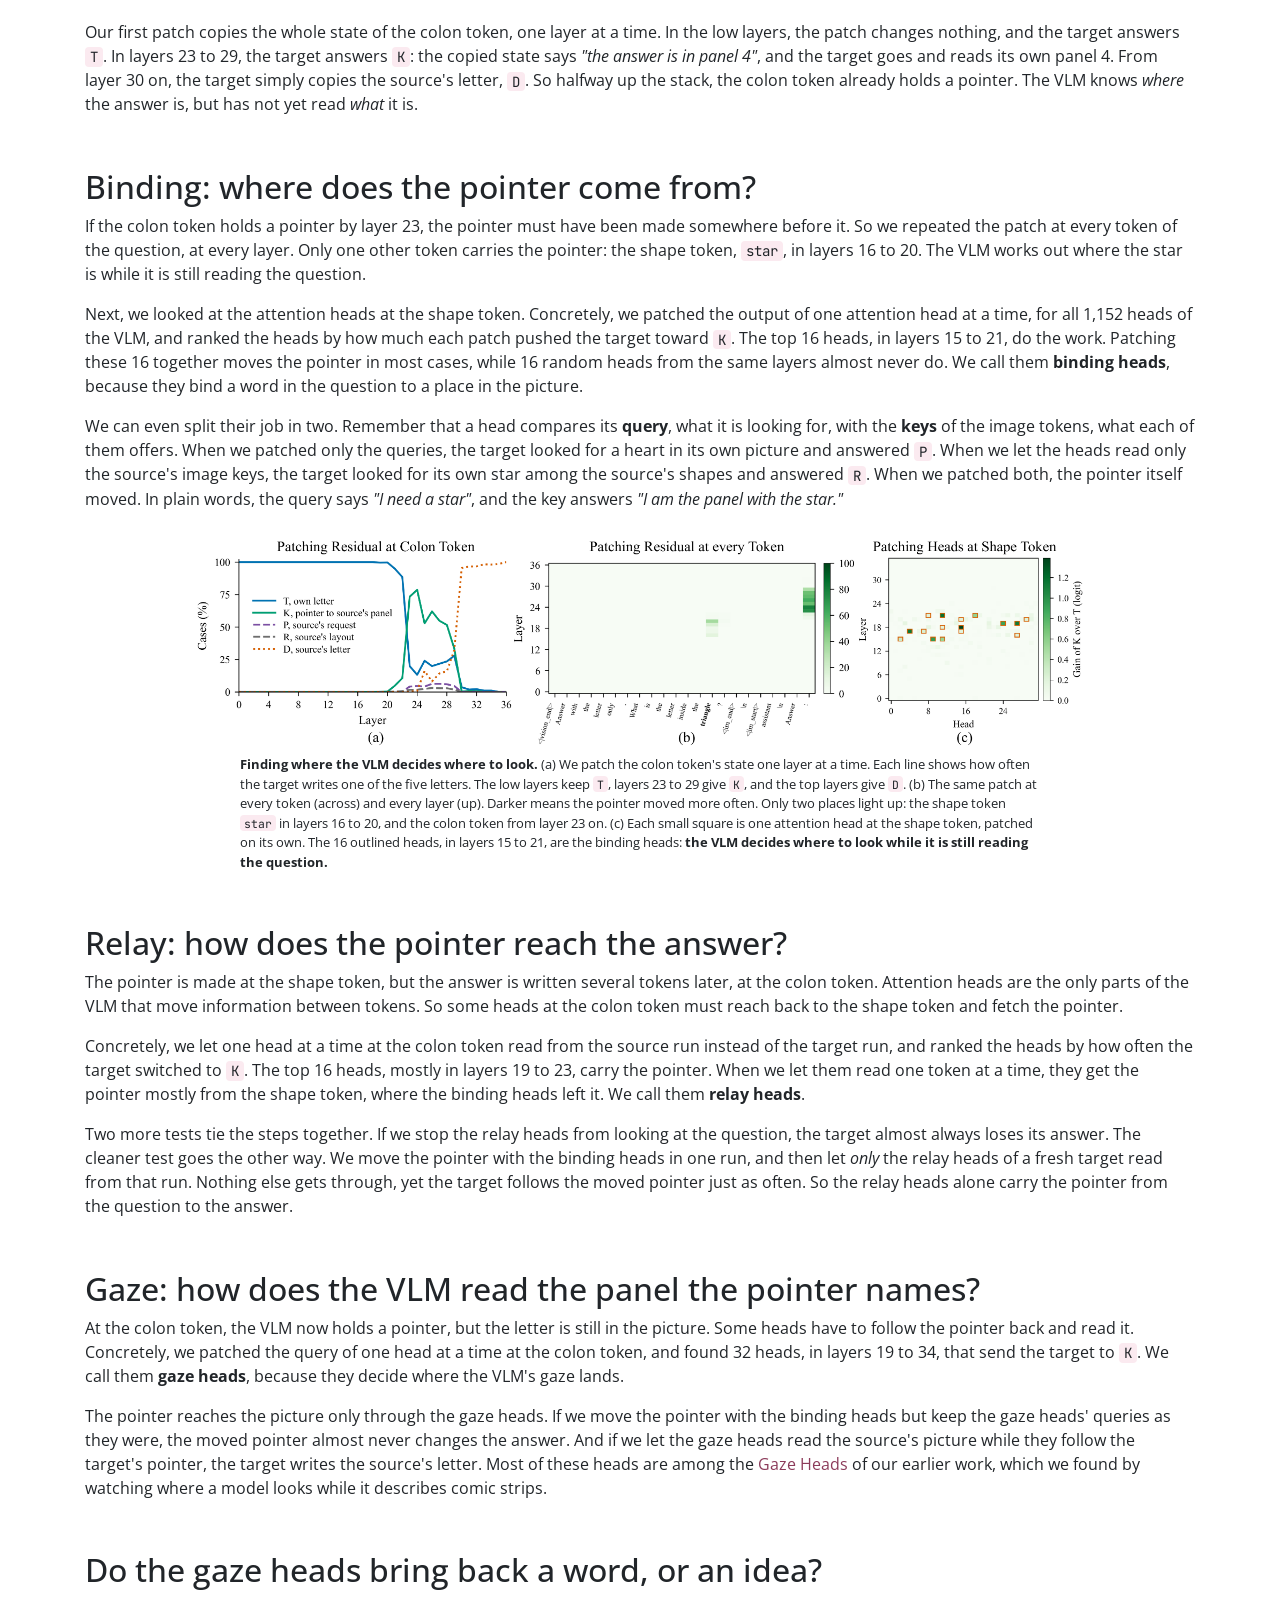
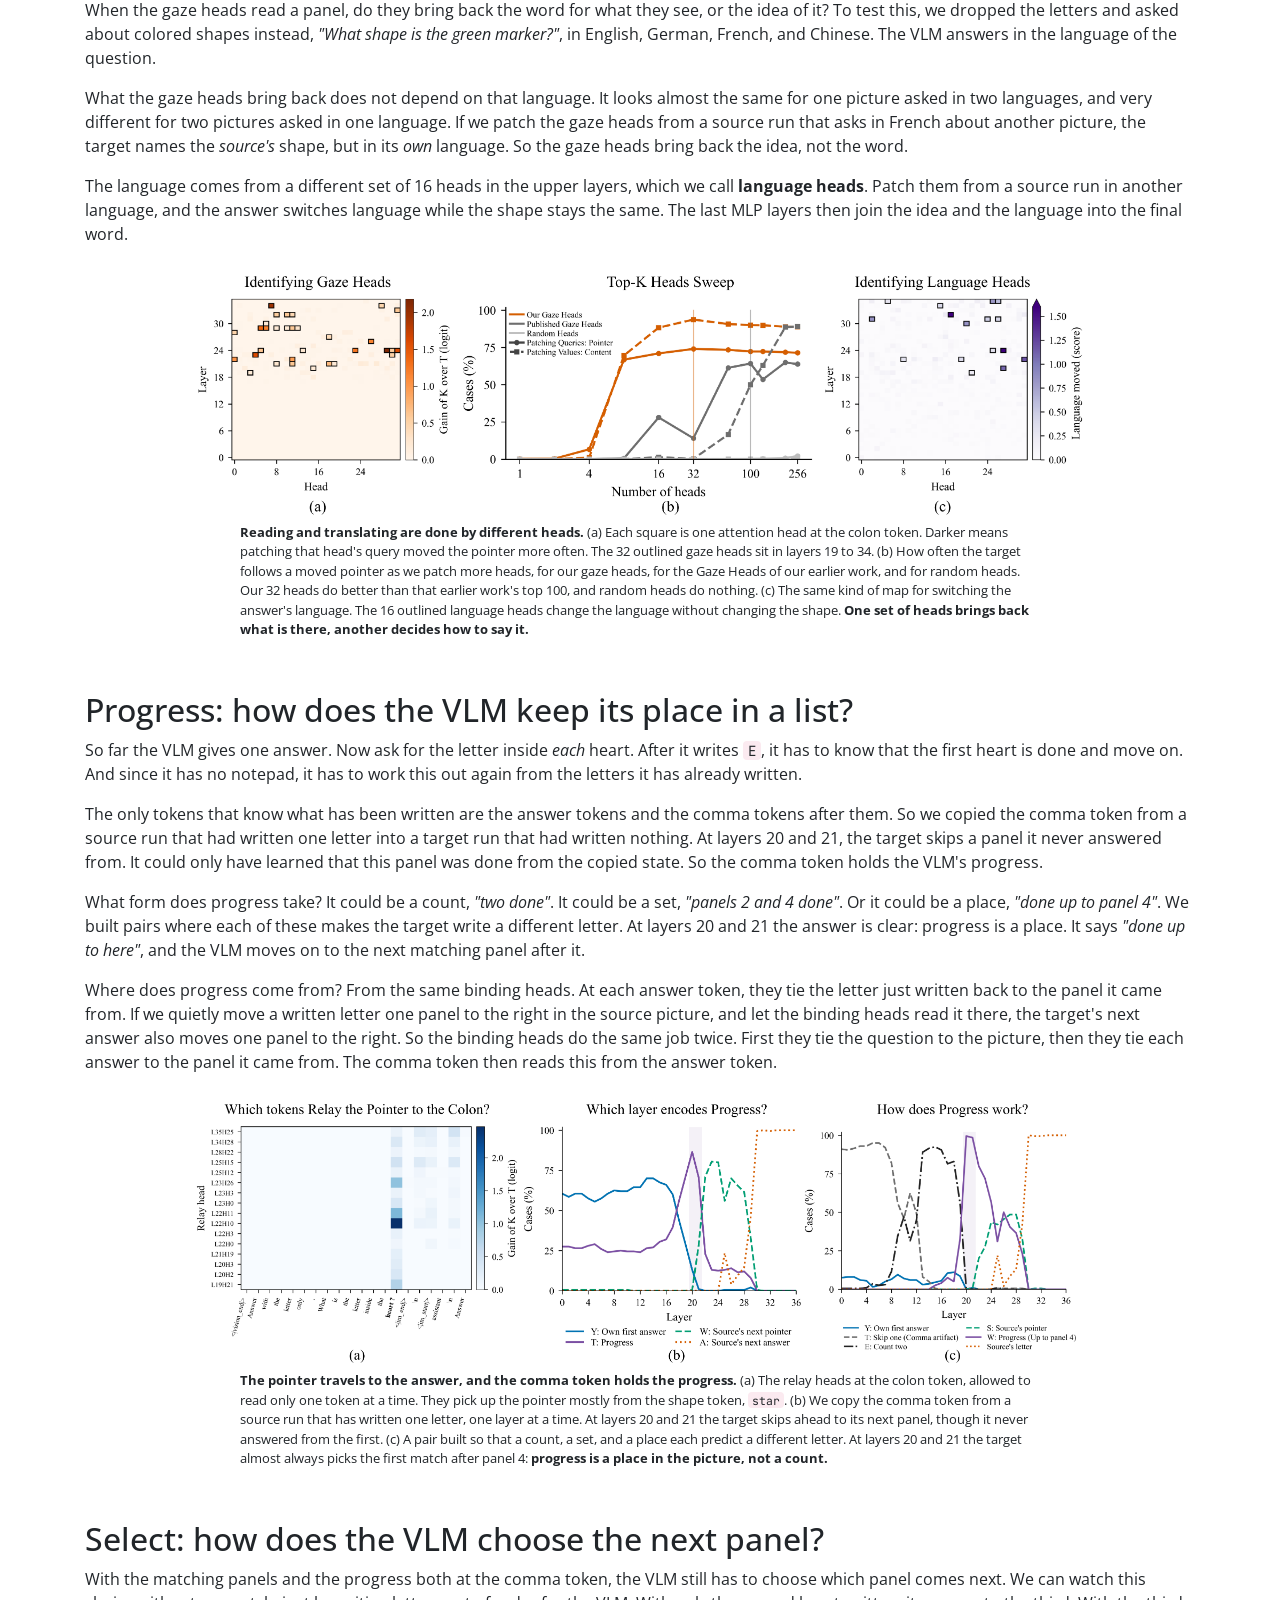
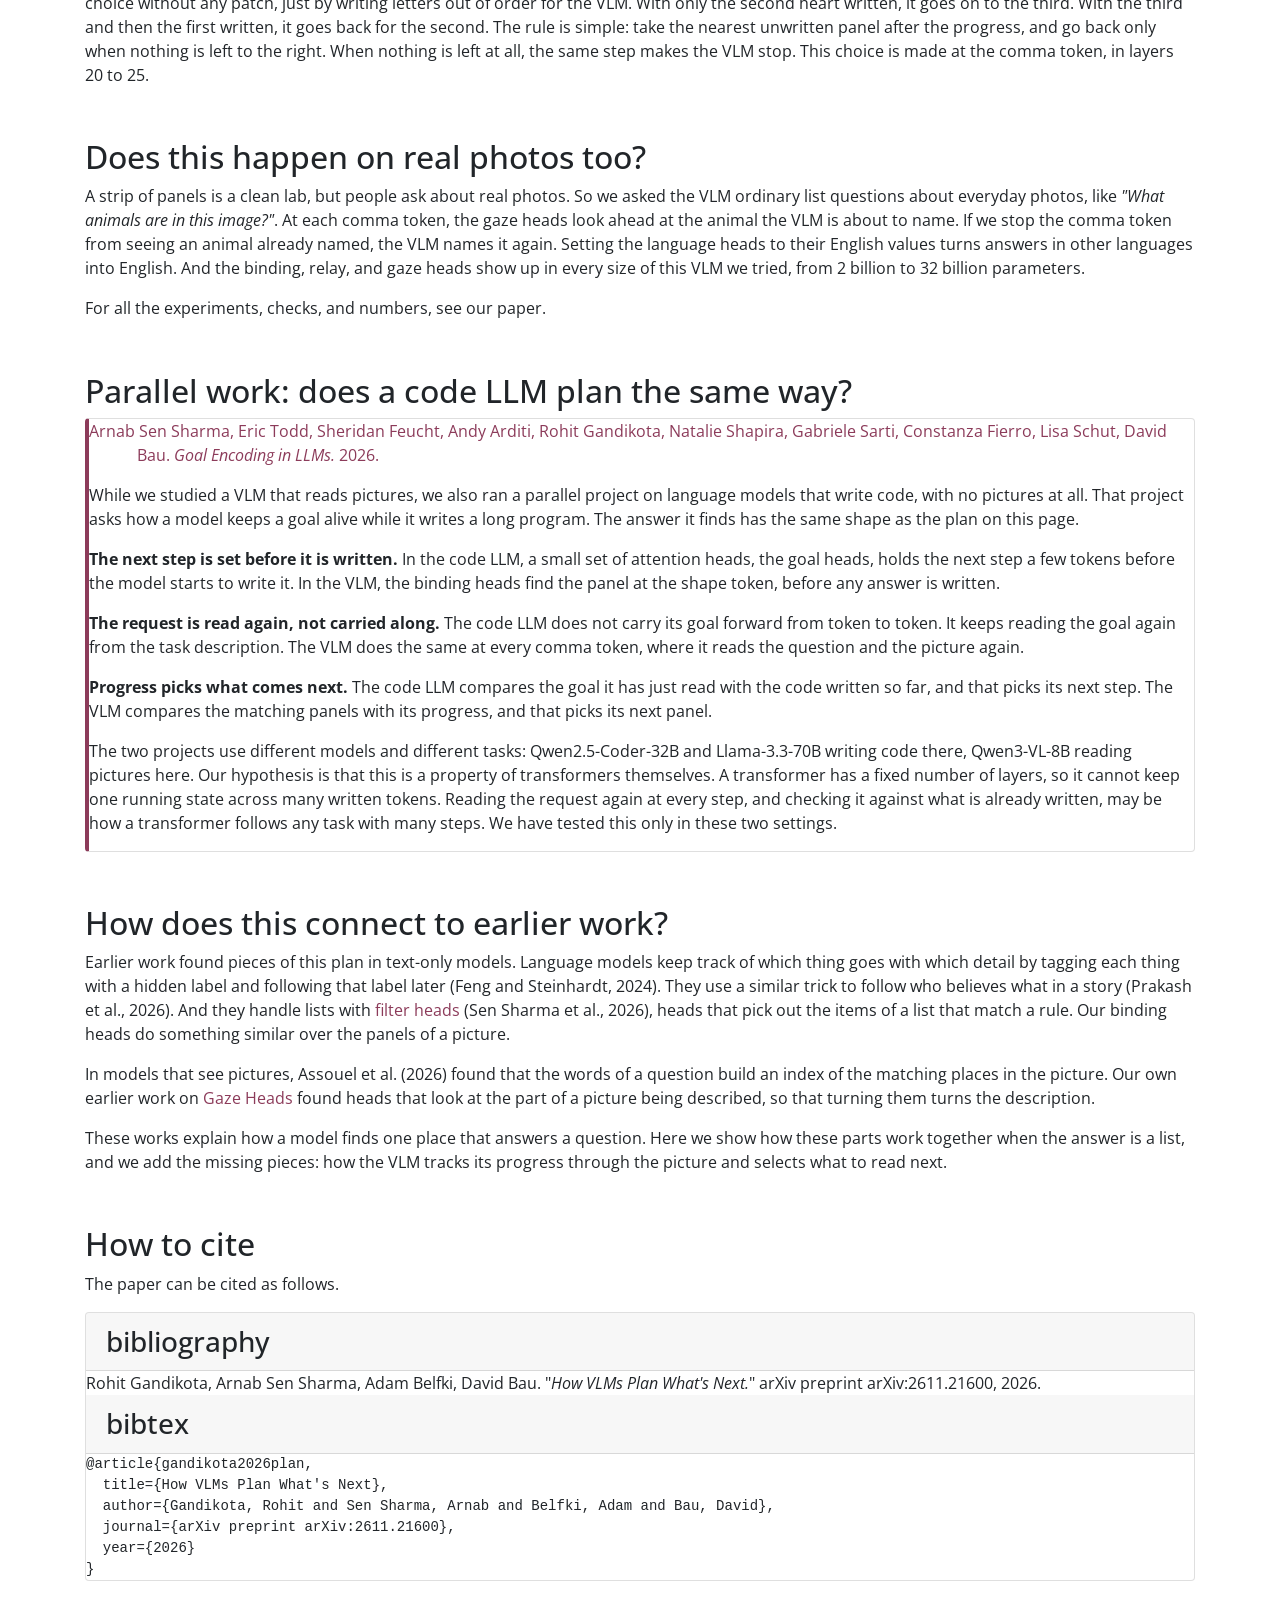
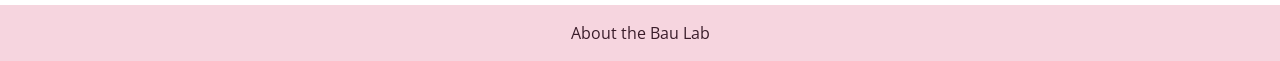
==== commit 615466b2: "Plan figure: larger Play and step buttons; Play moves to the top right" ====
--- a/src/index.html
+++ b/src/index.html
@@ -72,6 +72,8 @@
 #plan button[aria-pressed="true"] { background: var(--rose-dark); color: #fff; }
 #plan button:focus-visible { outline: 2px solid var(--bind); outline-offset: 2px; }
 #plan .pv-picker { display: flex; flex-wrap: wrap; align-items: center; gap: 6px; margin-bottom: 12px; font-size: 14px; }
+#plan .pv-top { justify-content: space-between; }
+#plan .pv-top #pv-play { margin-left: auto; }
 #plan .pv-scroll { overflow-x: auto; }
 #plan .pv-scene { position: relative; min-width: 600px; max-width: 900px; margin: 0 auto; }
 #plan .pv-scene .pv-strip { width: 66.667%; margin: 0 auto; }
@@ -86,7 +88,9 @@
 #plan .pv-tokC { background: var(--tint); border-color: var(--rose-dark); font-weight: 700; }
 #plan .pv-tokG { background: #fff; border-color: var(--rose-dark); color: var(--rose-dark); font-weight: 700; animation: pv-fadein .5s ease both; }
 #plan #pv-ans { display: contents; }
-#plan .pv-steps { display: inline-flex; flex-wrap: wrap; gap: 6px; }
+#plan .pv-steps { display: inline-flex; flex-wrap: wrap; justify-content: center; gap: 8px; }
+#plan #pv-play, #plan .pv-steps button { font-size: 16px; padding: 8px 20px; border-width: 1.5px; }
+@media (max-width: 600px) { #plan #pv-play, #plan .pv-steps button { font-size: 14px; padding: 6px 14px; } }
 #plan .pv-steps button { border-color: var(--c); color: var(--c); }
 #plan .pv-steps button[aria-pressed="true"] { background: var(--c); color: #fff; }
 #plan .pv-modes { display: inline-flex; }
@@ -284,7 +288,7 @@
 <p>Click through the steps below. Each column is one token, drawn as its stack of 36 layers.</p>
 <figure id="plan" aria-label="Interactive walk-through of the plan">
 <div class="pv-card">
-  <div class="pv-picker"><span id="pv-modes" class="pv-modes"></span></div>
+  <div class="pv-picker pv-top"><span id="pv-modes" class="pv-modes"></span><button id="pv-play" type="button" aria-pressed="false">Play</button></div>
   <div class="pv-picker"><span id="pv-lead"></span> <span id="pv-asks"></span></div>
   <div class="pv-scroll"><div class="pv-scene">
     <div class="pv-strip"><img id="pv-pic" alt="A row of panels, each with a shape and a letter"><canvas id="pv-heat"></canvas></div>
@@ -292,7 +296,6 @@
   </div></div>
   <p class="pv-question" id="pv-question"></p>
   <div class="pv-controls" style="justify-content:center">
-    <button id="pv-play" type="button" aria-pressed="false">Play</button>
     <span id="pv-steps" class="pv-steps"></span>
   </div>
   <p class="pv-say" id="pv-say" aria-live="polite"></p>
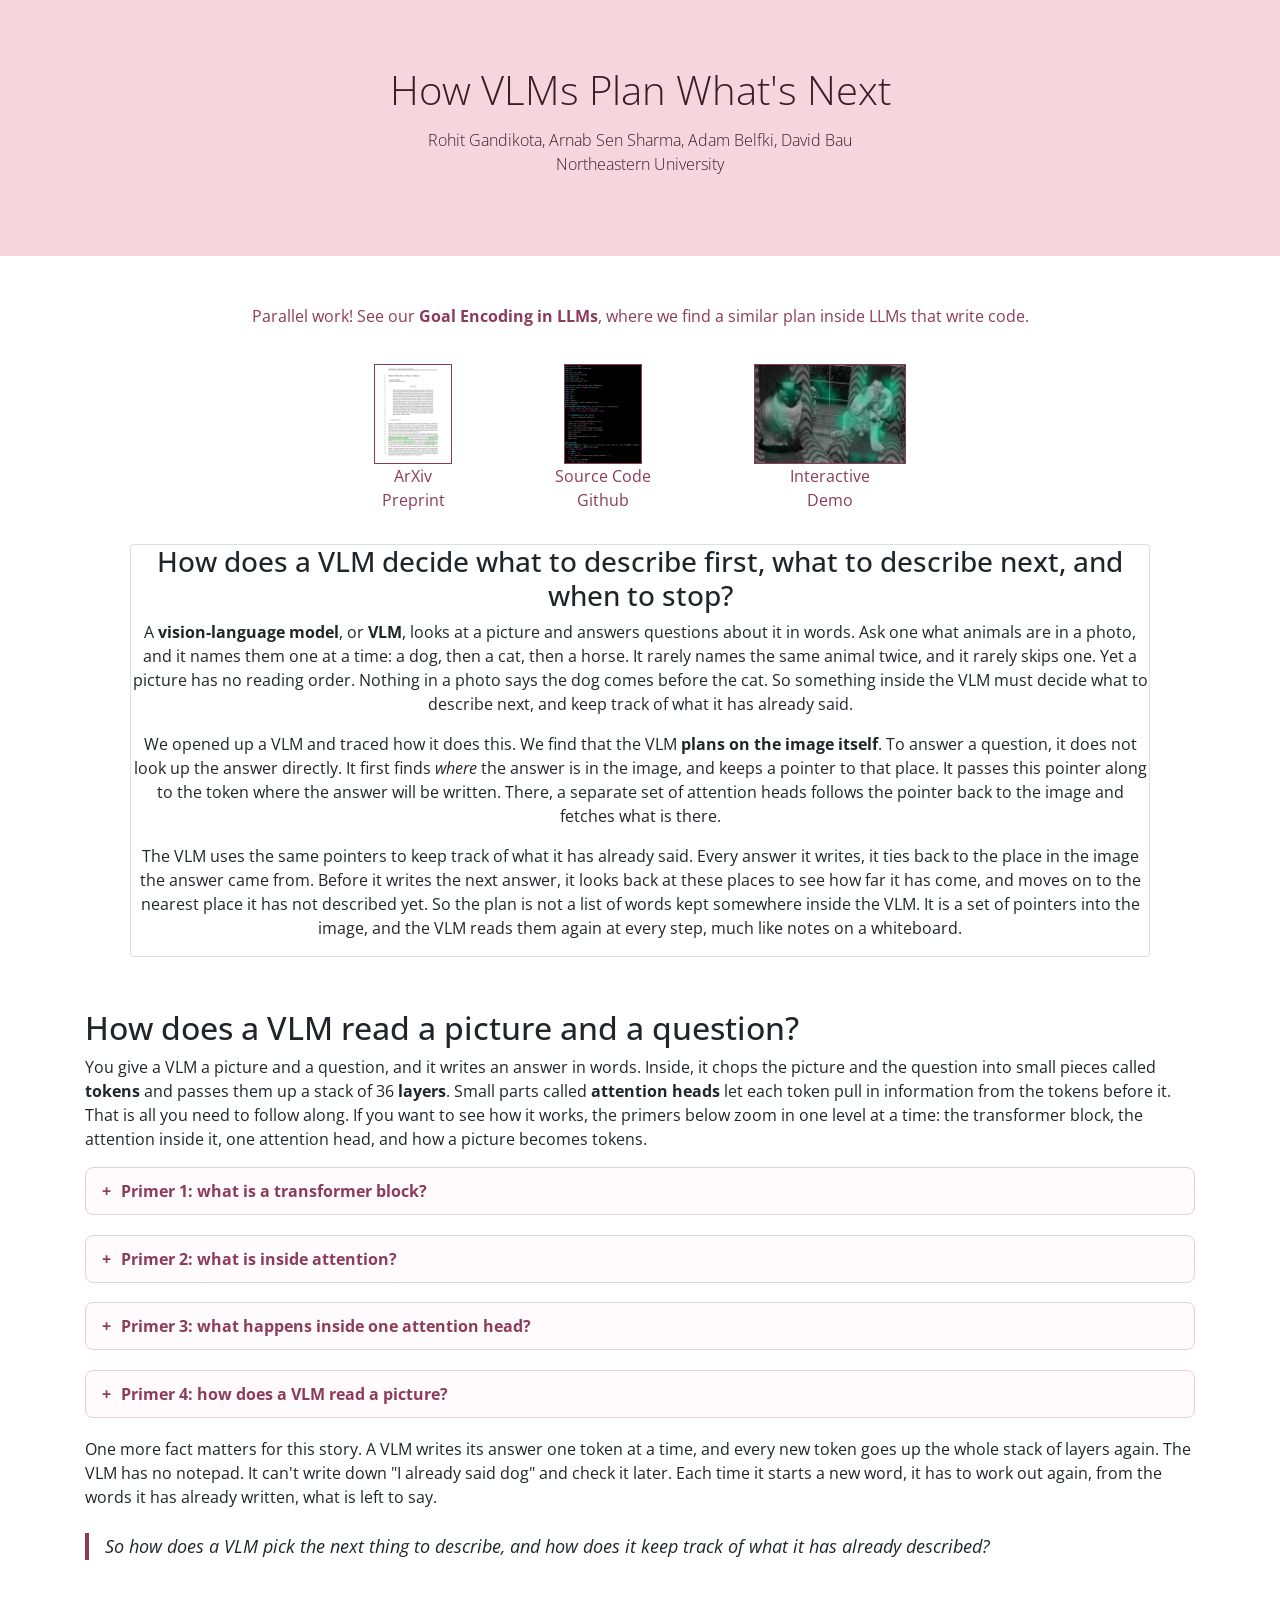
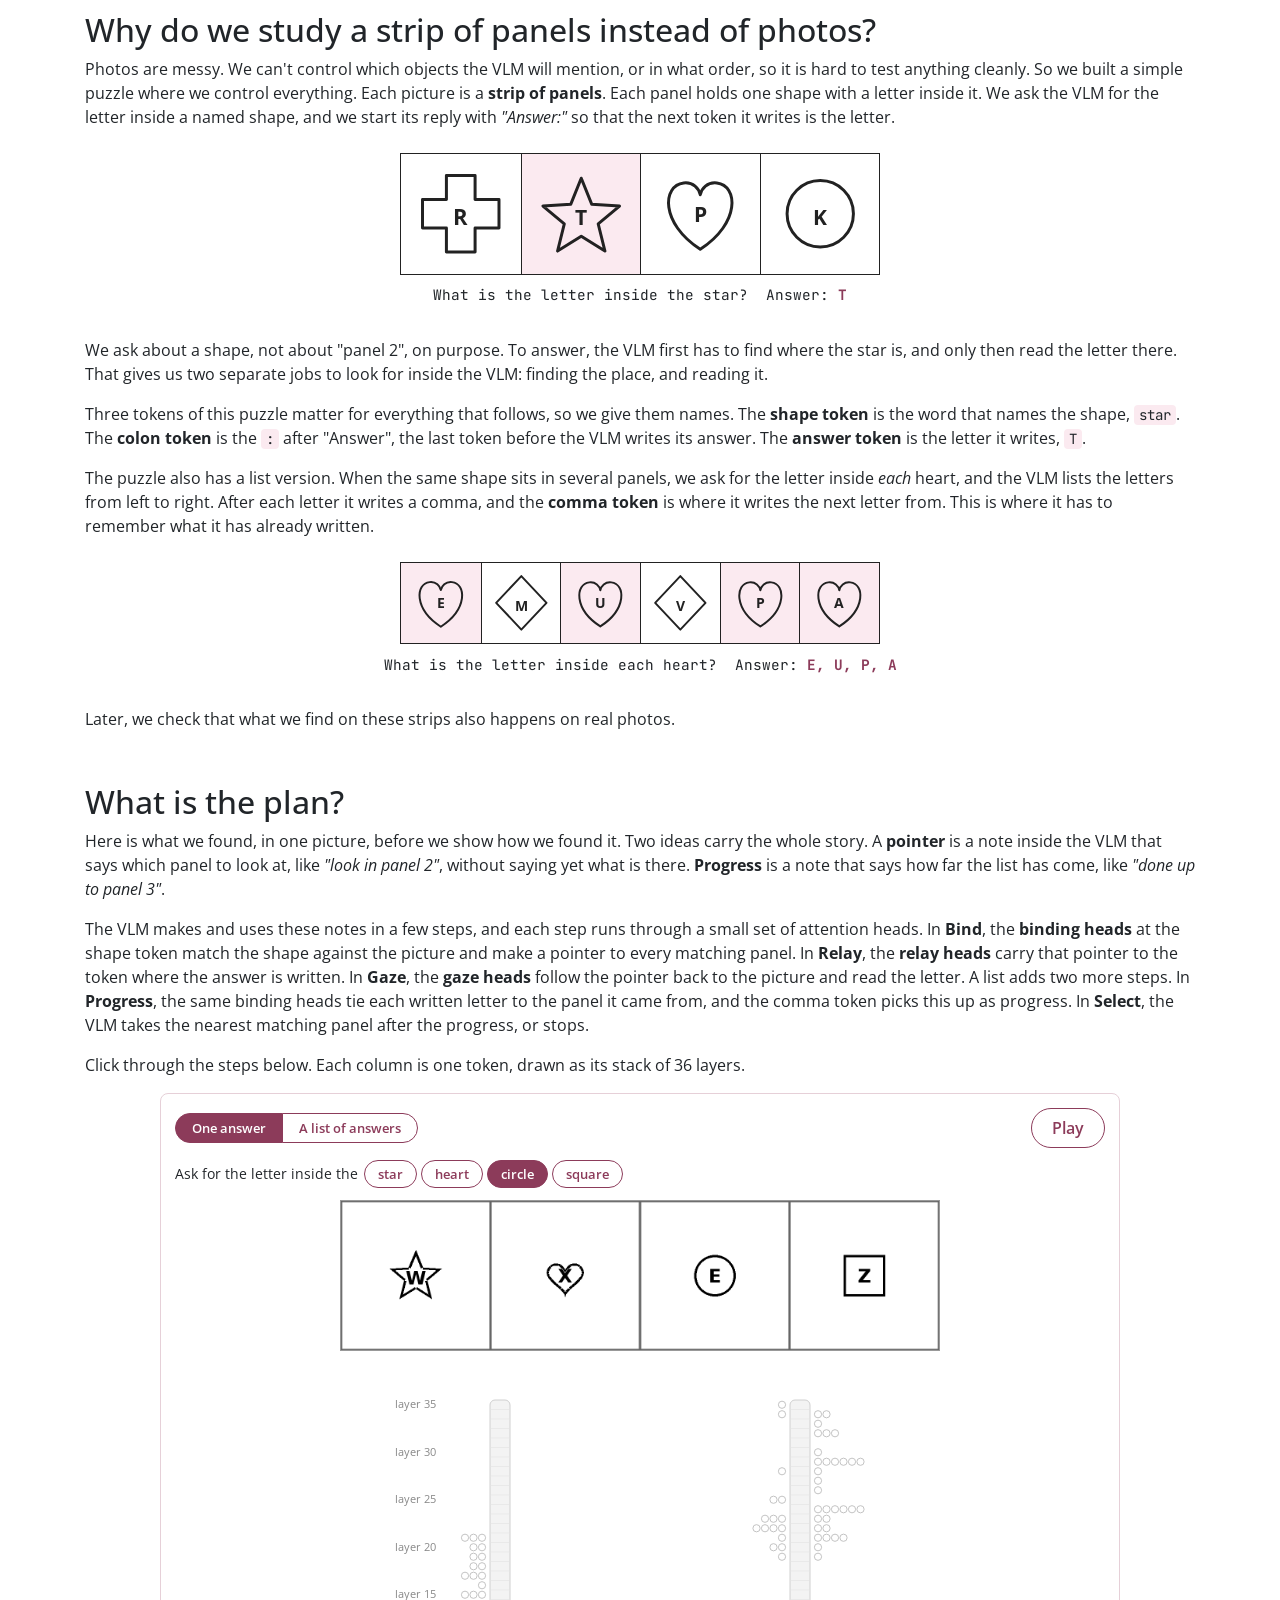
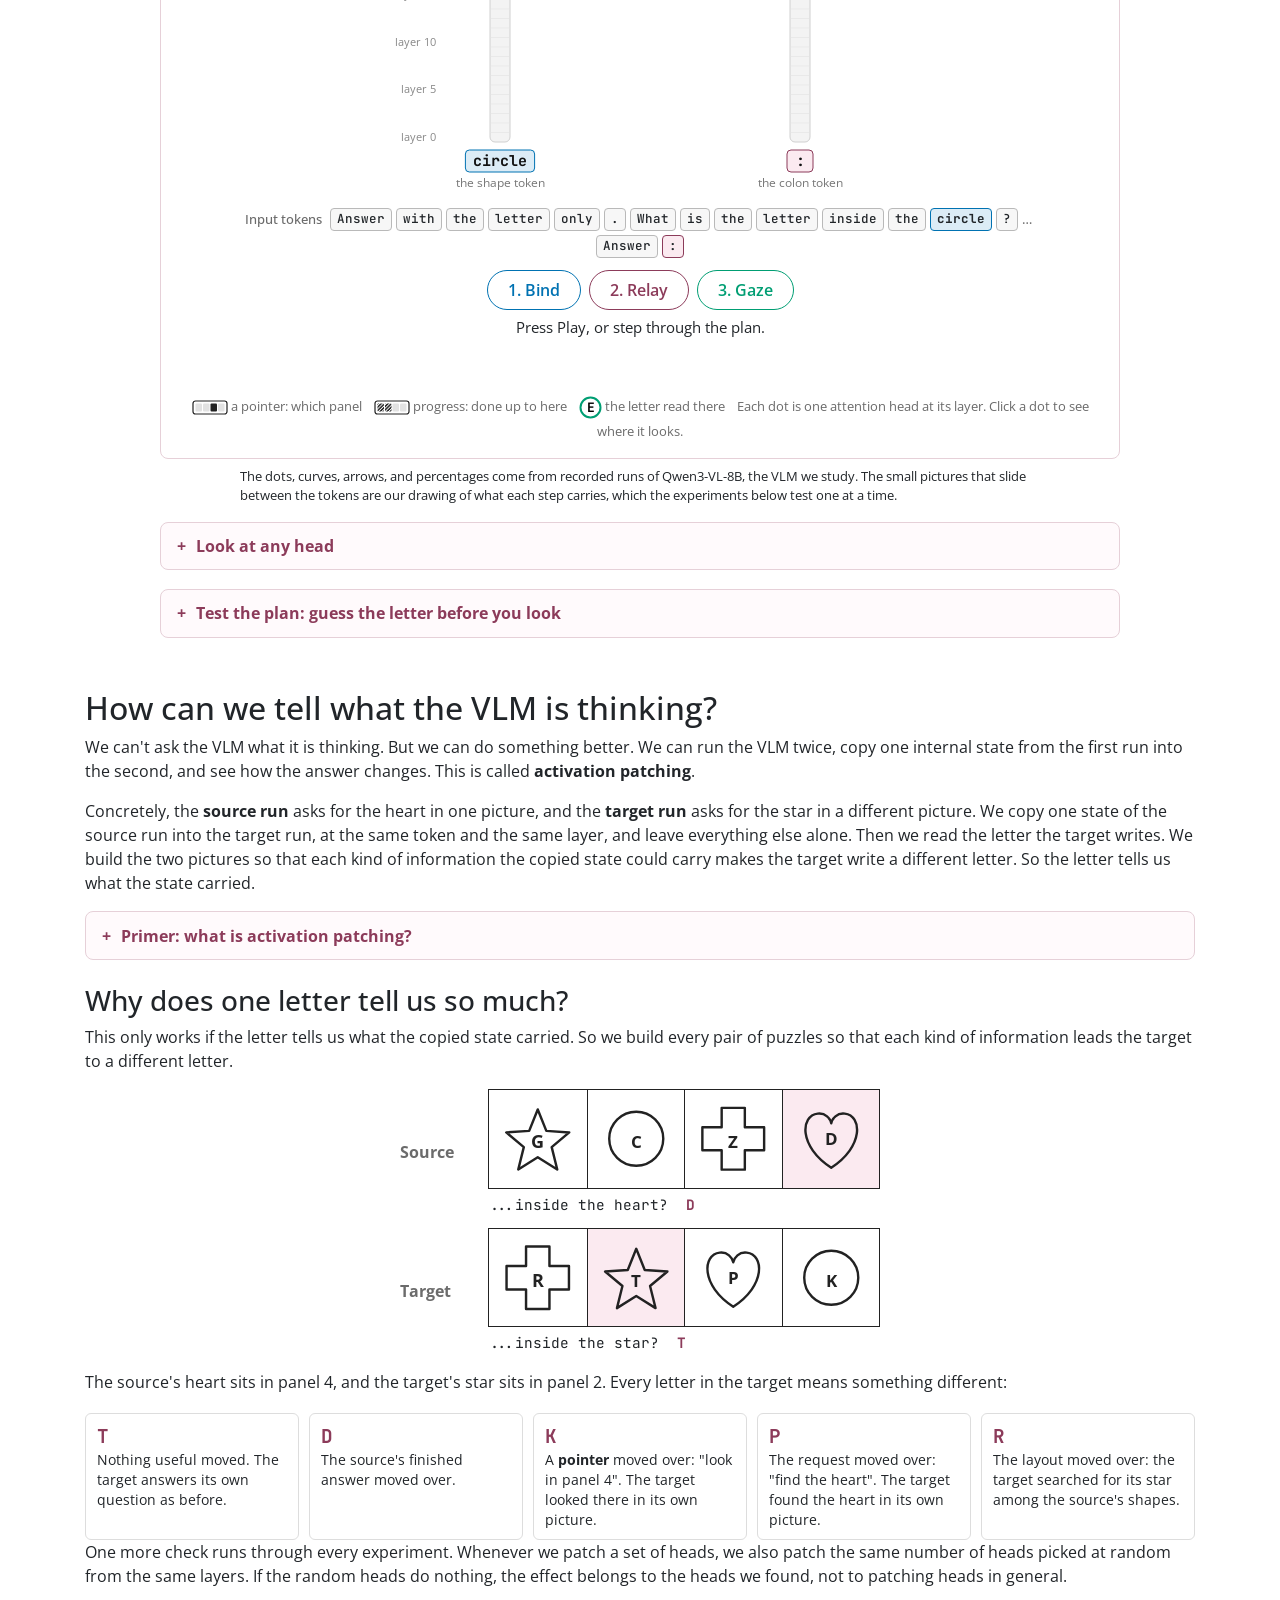
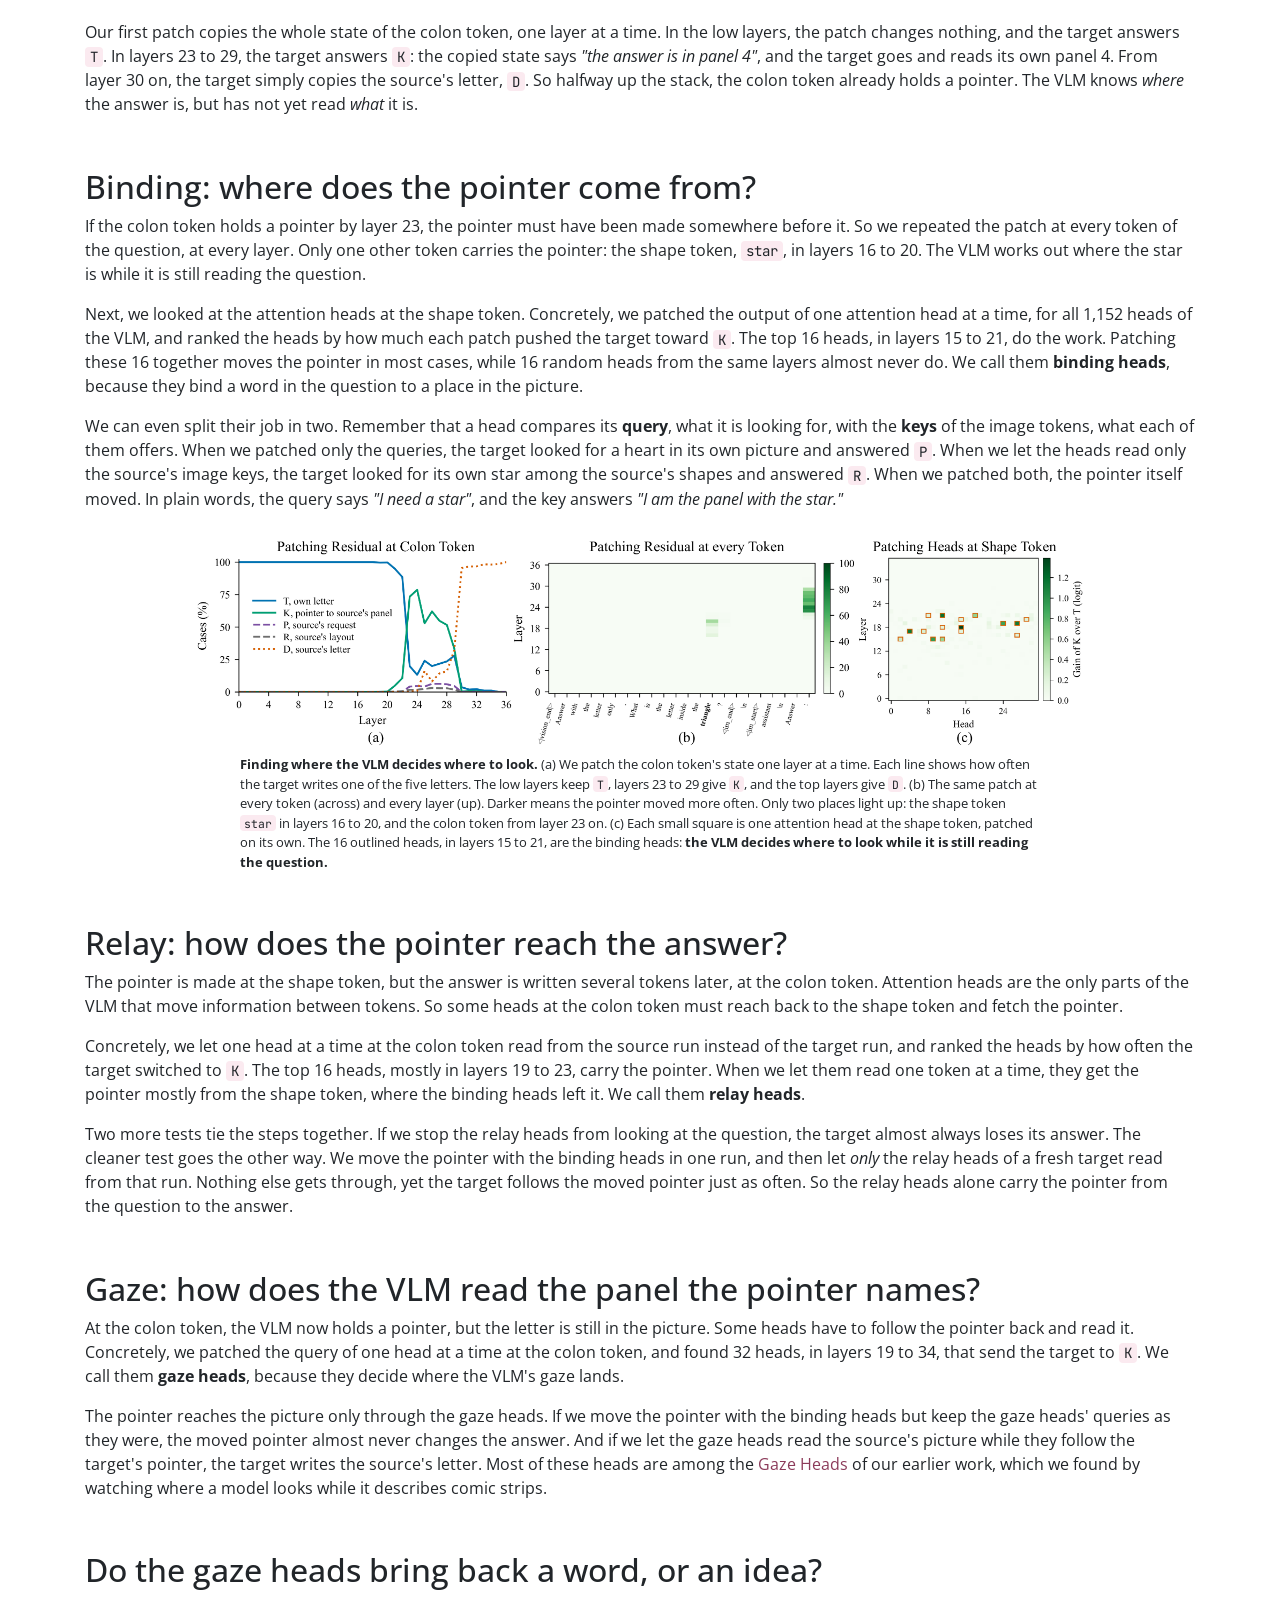
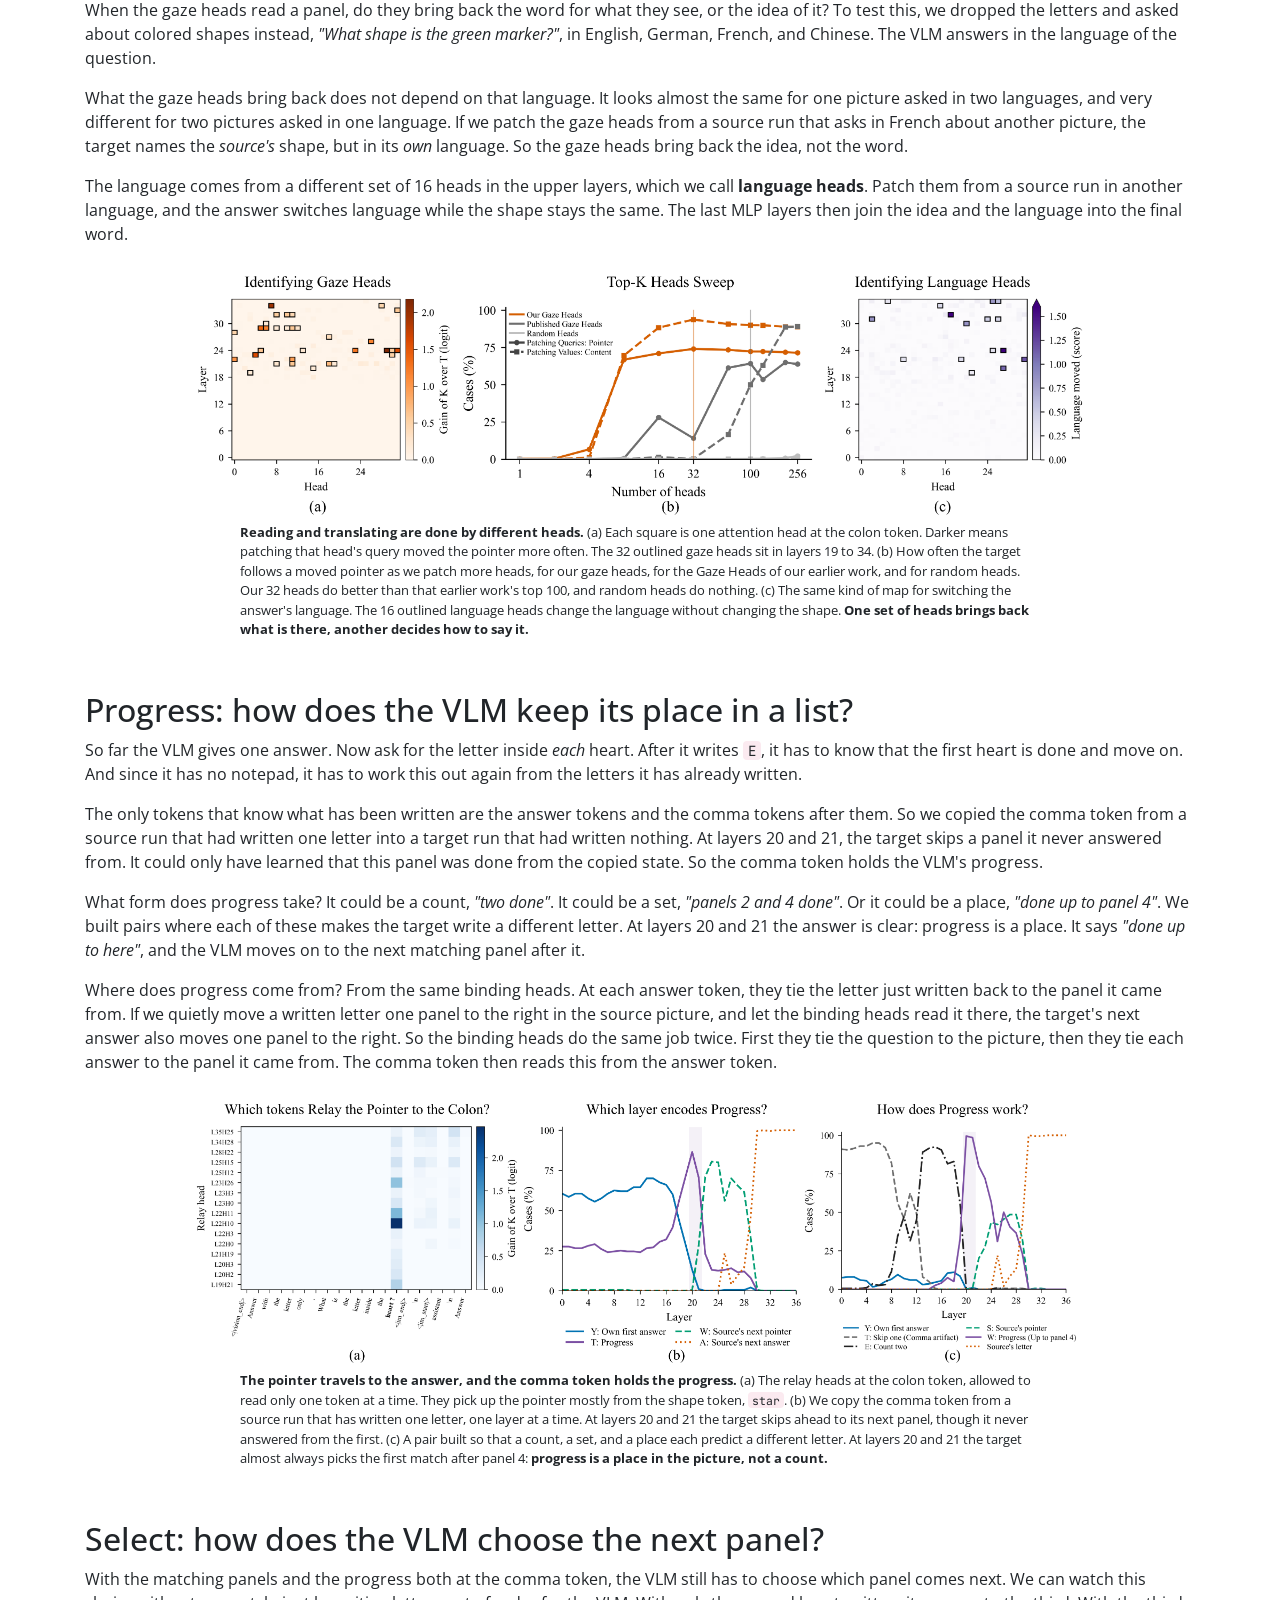
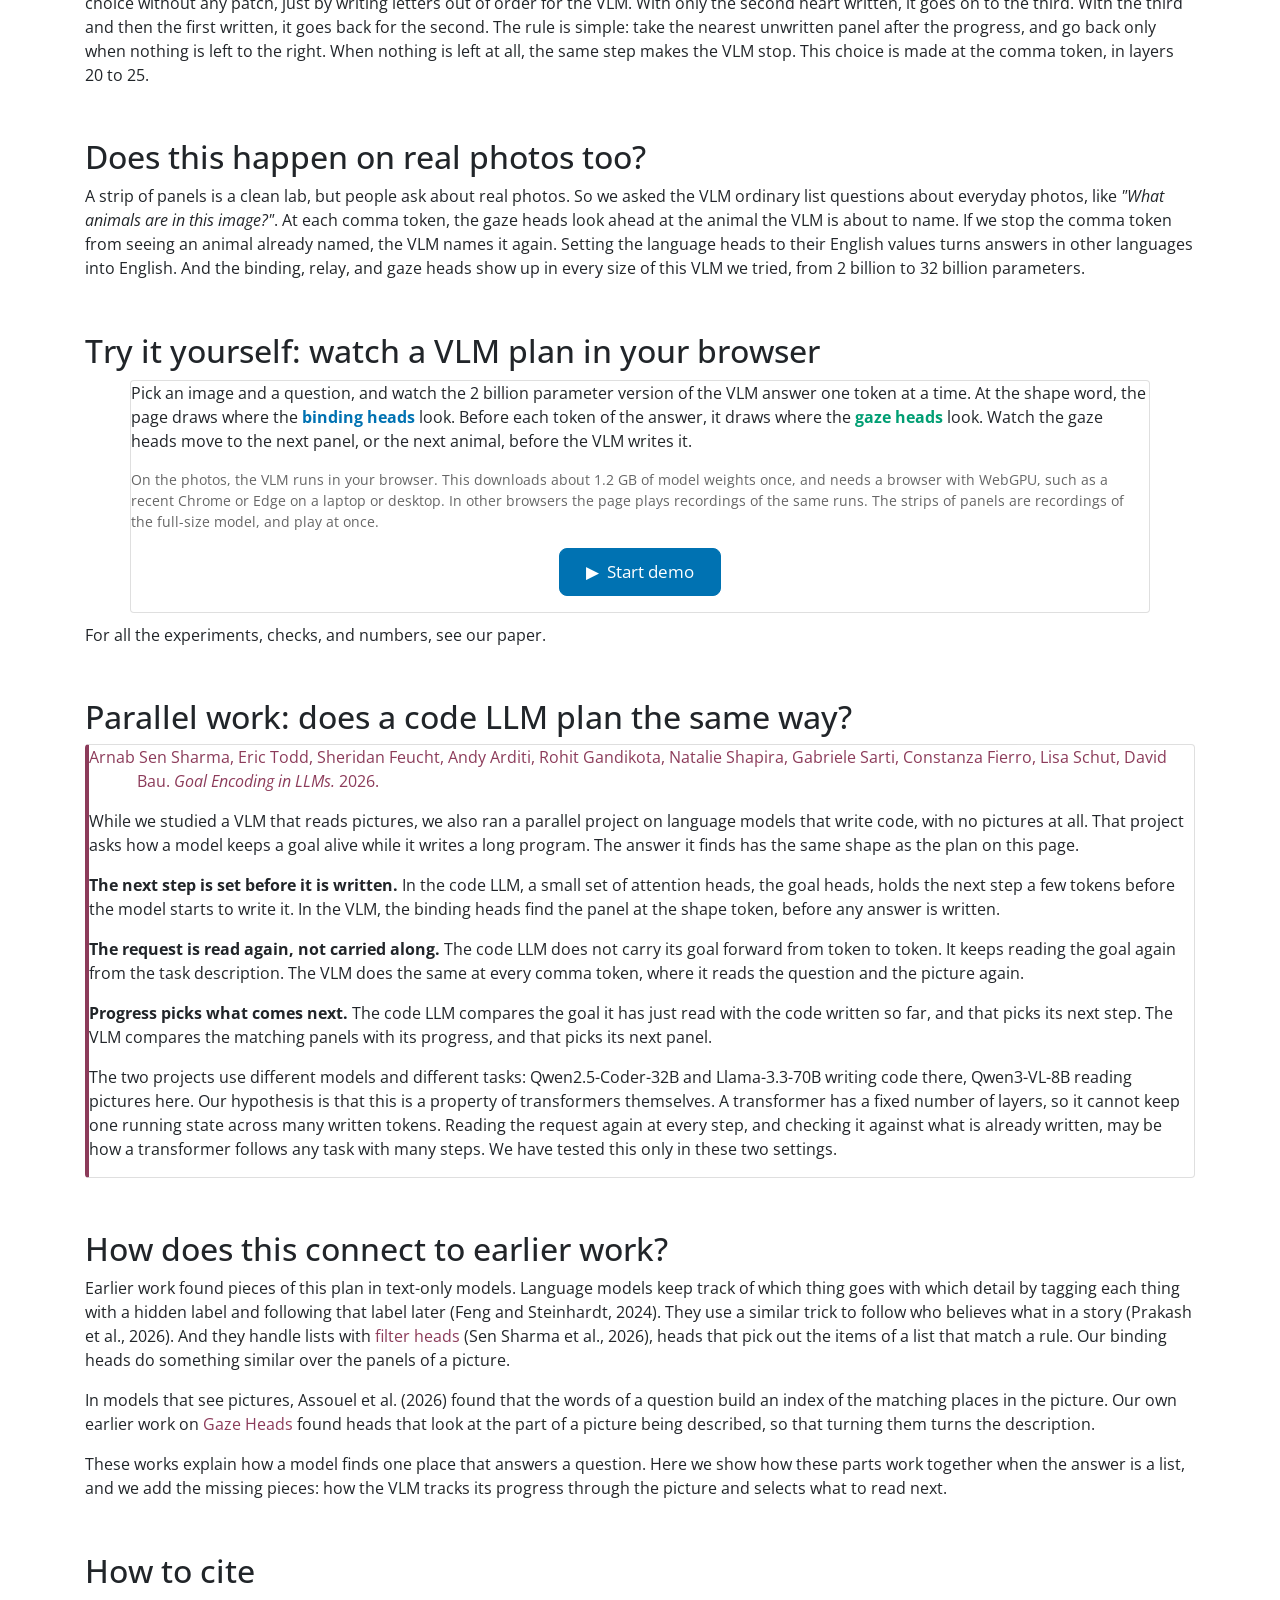
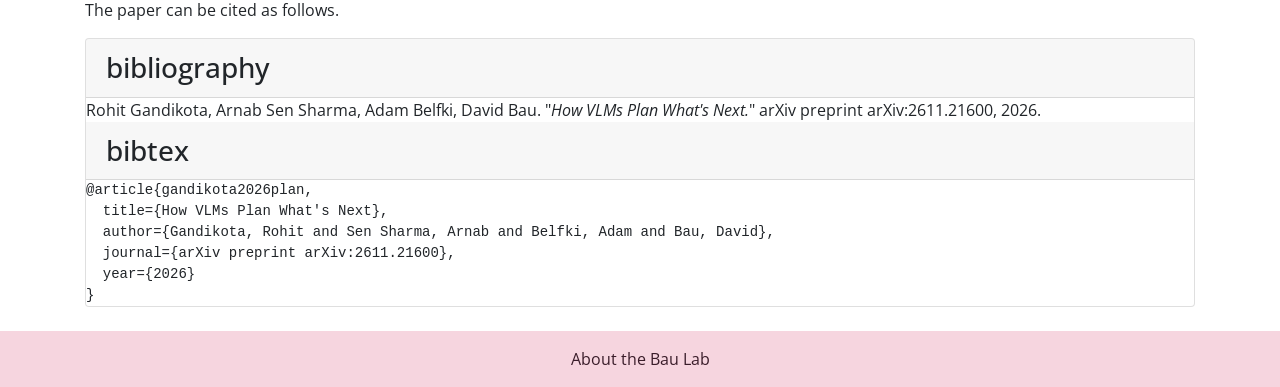
==== commit e0f946d8: "Add interactive demo: strips of panels and photos Strips play recordings of the 2B model answering l" ====
--- a/src/index.html
+++ b/src/index.html
@@ -191,6 +191,7 @@
 <p>
 <a href="https://arxiv.org/abs/2611.21600" class="d-inline-block p-3 align-top" target="_blank"><img height="100" width="78" src="images/paper-thumb.png" style="border:1px solid; margin: 0 38px;" alt="Paper thumbnail" data-nothumb=""><br>ArXiv<br>Preprint</a>
 <a href="https://github.com/rohitgandikota/vlm-planning" class="d-inline-block p-3 align-top" target="_blank"><img height="100" width="78" src="images/code-thumb.png" style="border:1px solid; margin: 0 38px;" alt="Github code thumbnail" data-nothumb=""><br>Source Code<br>Github</a>
+<a href="#demo" class="d-inline-block p-3 align-top"><img height="100" width="152" src="images/demo-thumb.png" style="border:1px solid; margin: 0 38px;" alt="Interactive demo thumbnail" data-nothumb=""><br>Interactive<br>Demo</a>
 </p>
 
 <div class="card" style="max-width: 1020px;">
@@ -429,6 +430,37 @@
 
 <h2>Does this happen on real photos too?</h2>
 <p>A strip of panels is a clean lab, but people ask about real photos. So we asked the VLM ordinary list questions about everyday photos, like <i>"What animals are in this image?"</i>. At each comma token, the gaze heads look ahead at the animal the VLM is about to name. If we stop the comma token from seeing an animal already named, the VLM names it again. Setting the language heads to their English values turns answers in other languages into English. And the binding, relay, and gaze heads show up in every size of this VLM we tried, from 2 billion to 32 billion parameters.</p>
+
+<h2 id="demo">Try it yourself: watch a VLM plan in your browser</h2>
+<div class="card" style="max-width: 1020px; margin: 10px auto;">
+<div class="card-block" id="plandemo-body">
+<p>Pick an image and a question, and watch the 2 billion parameter version of the VLM answer one token at a time. At the shape word, the page draws where the <b style="color:var(--bind)">binding heads</b> look. Before each token of the answer, it draws where the <b style="color:var(--gaze)">gaze heads</b> look. Watch the gaze heads move to the next panel, or the next animal, before the VLM writes it.</p>
+<p id="plandemo-note" style="color:#666; font-size: 14px;">On the photos, the VLM runs in your browser. This downloads about 1.2&nbsp;GB of model weights once, and needs a browser with WebGPU, such as a recent Chrome or Edge on a laptop or desktop. In other browsers the page plays recordings of the same runs. The strips of panels are recordings of the full-size model, and play at once.</p>
+<p style="text-align:center;"><button id="plandemo-start" style="padding: 10px 26px; font-size: 17px; border-radius: 8px; border: 1.5px solid #0072B2; background: #0072B2; color: white; cursor: pointer;">&#9654;&nbsp; Start demo</button></p>
+</div>
+</div>
+<script>
+document.getElementById('plandemo-start').addEventListener('click', async function () {
+  var btn = this;
+  btn.disabled = true;
+  btn.textContent = 'Starting…';
+  try {
+    // Raise ?v= when demo.js changes, so returning visitors do not get an old copy.
+    var mod = await import('./demo/demo.js?v=7');
+    btn.parentNode.style.display = 'none';
+    await mod.start(document.getElementById('plandemo-body'), { recorded: /[?&]recorded\b/.test(location.search) });
+  } catch (e) {
+    btn.parentNode.style.display = '';
+    btn.disabled = false;
+    btn.textContent = '▶  Start demo';
+    var p = document.createElement('p');
+    p.style.cssText = 'color:#a33; font-size: 14px;';
+    p.textContent = 'The demo failed to start: ' + e.message;
+    btn.parentNode.parentNode.appendChild(p);
+    console.error(e);
+  }
+});
+</script>
 
 <p>For all the experiments, checks, and numbers, see our paper.</p>
 
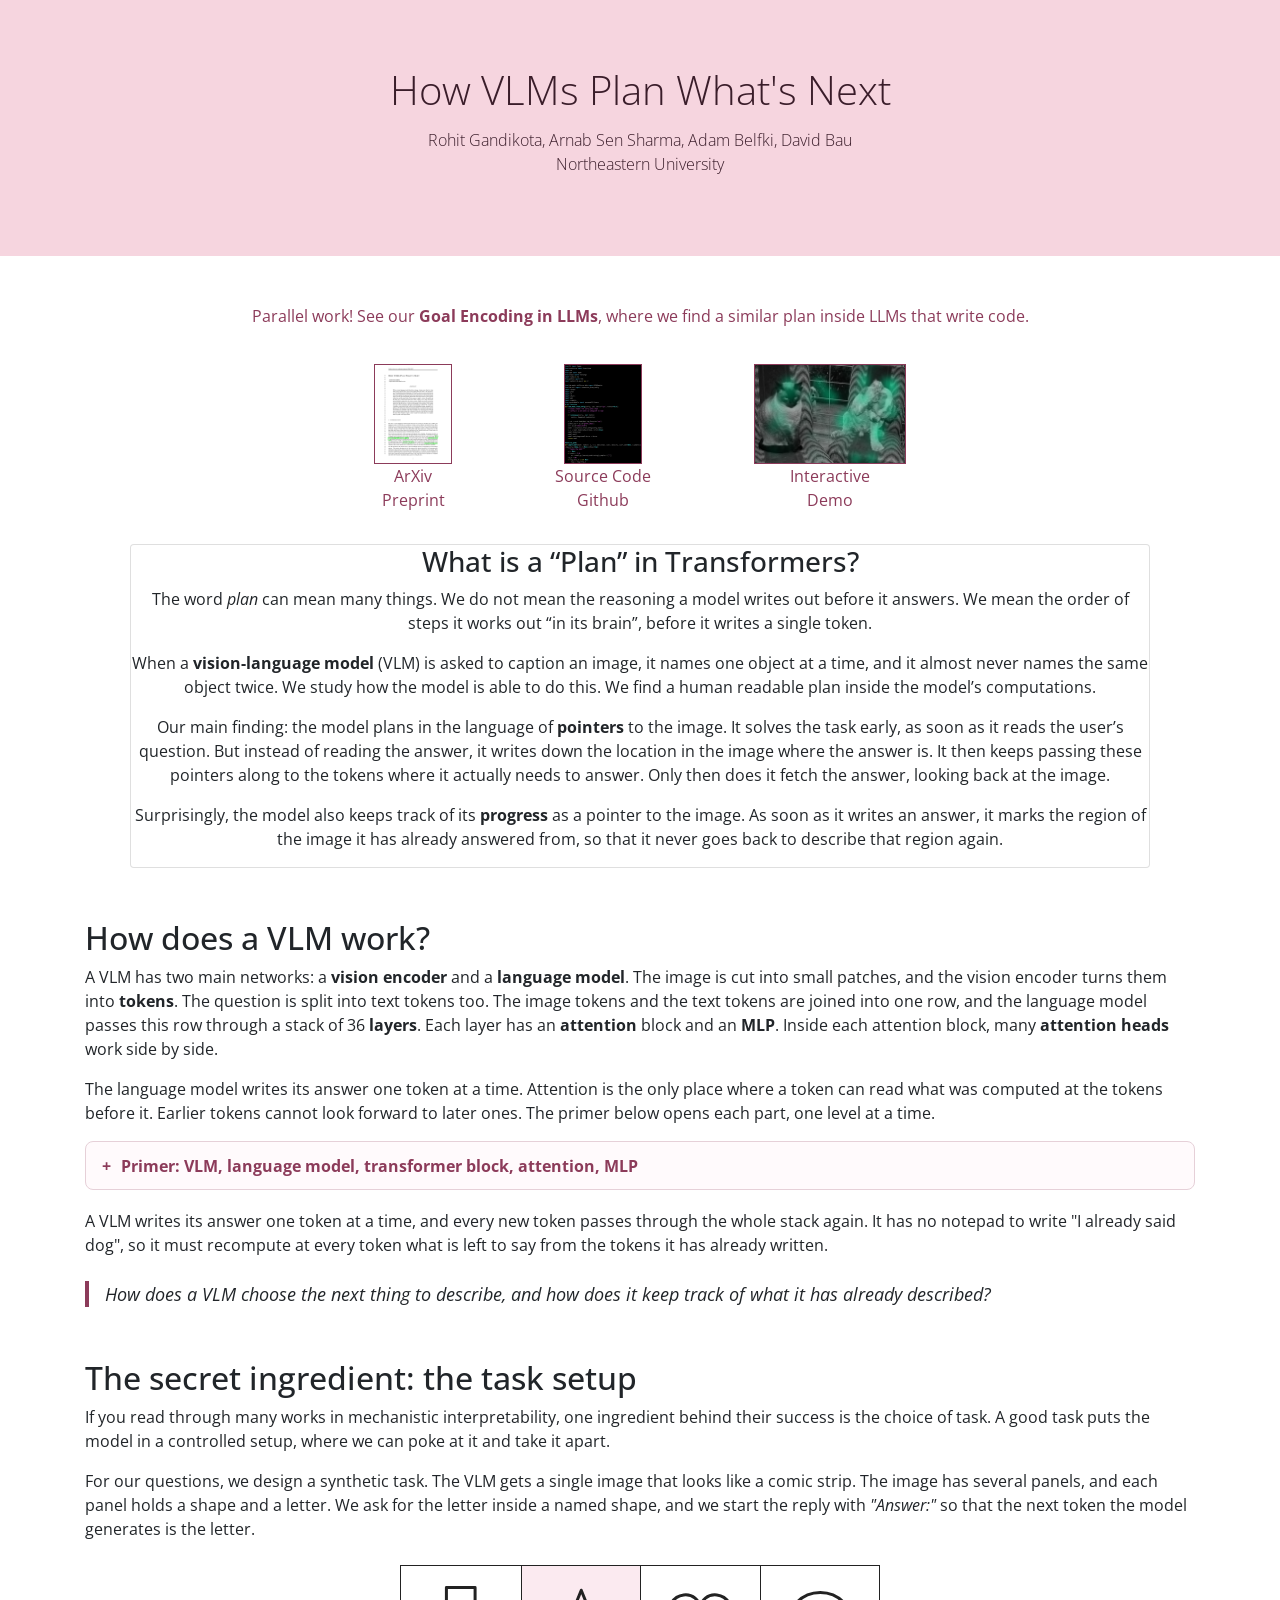
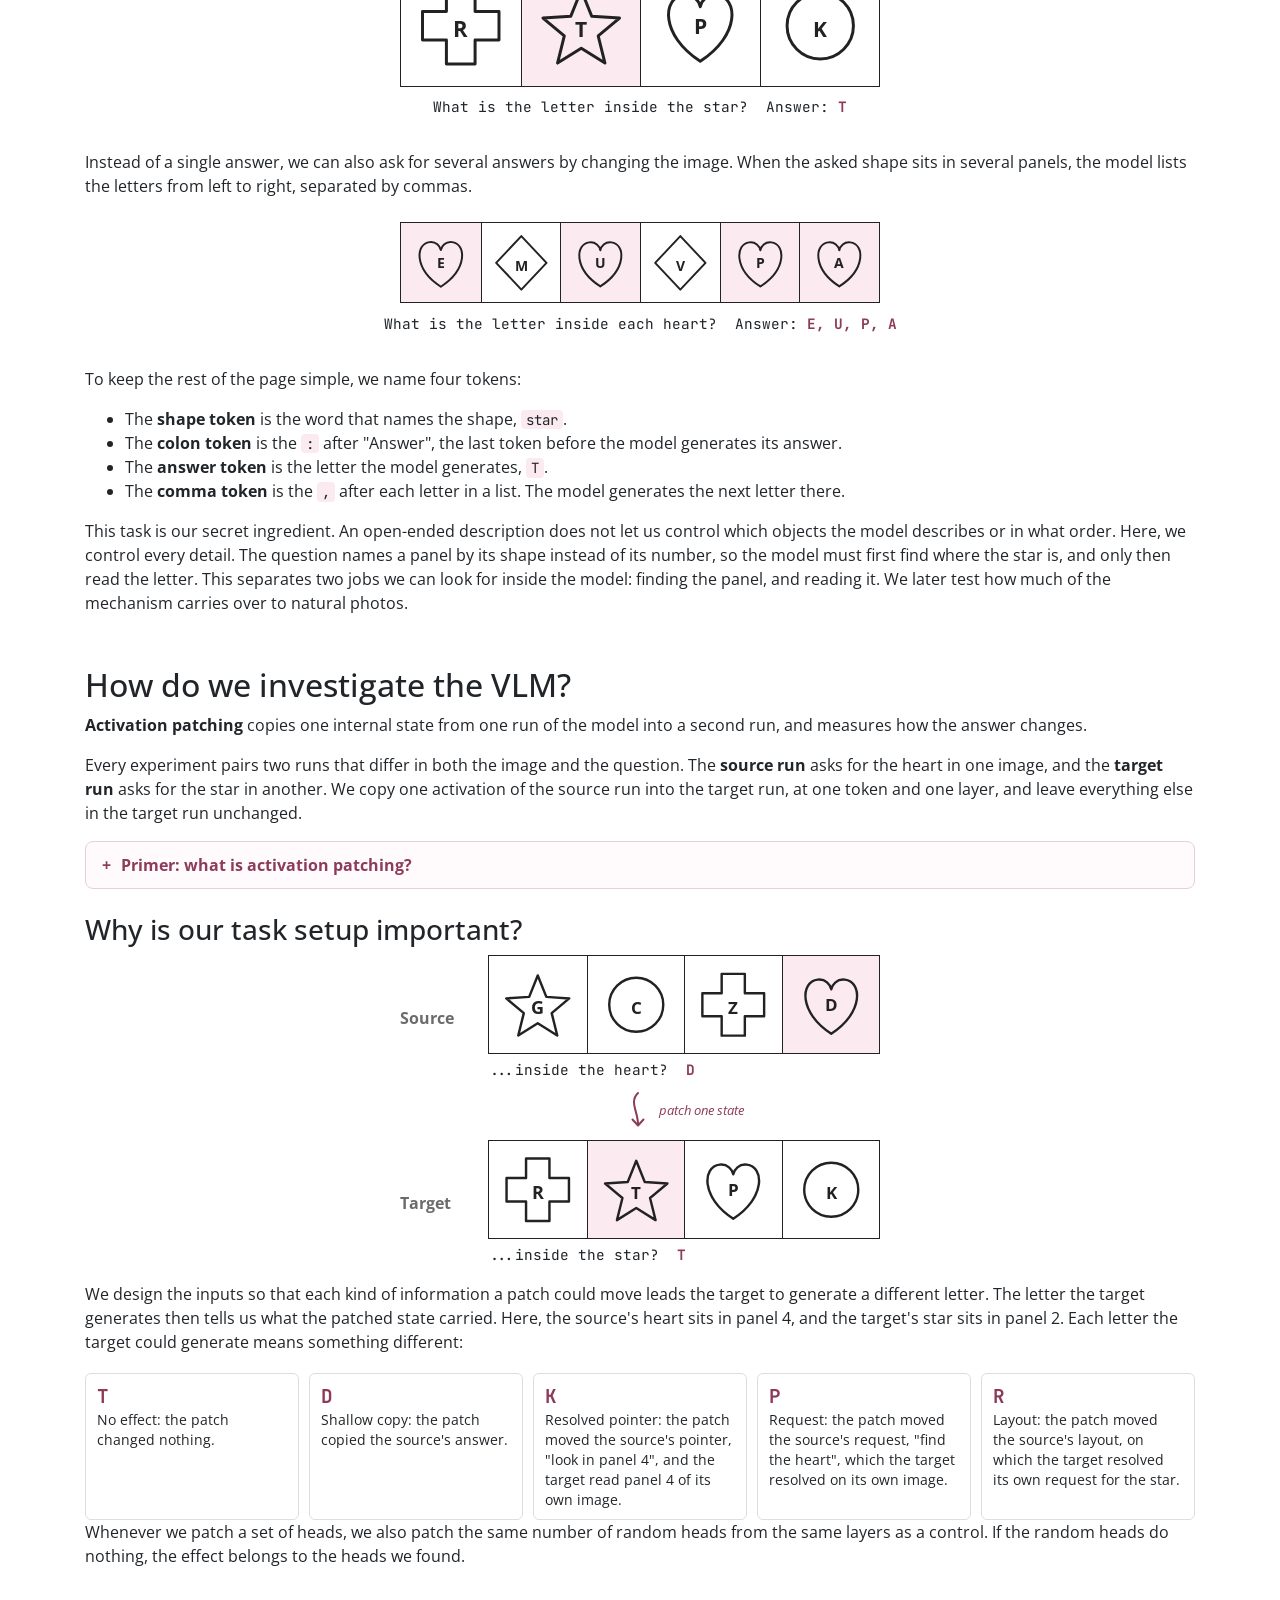
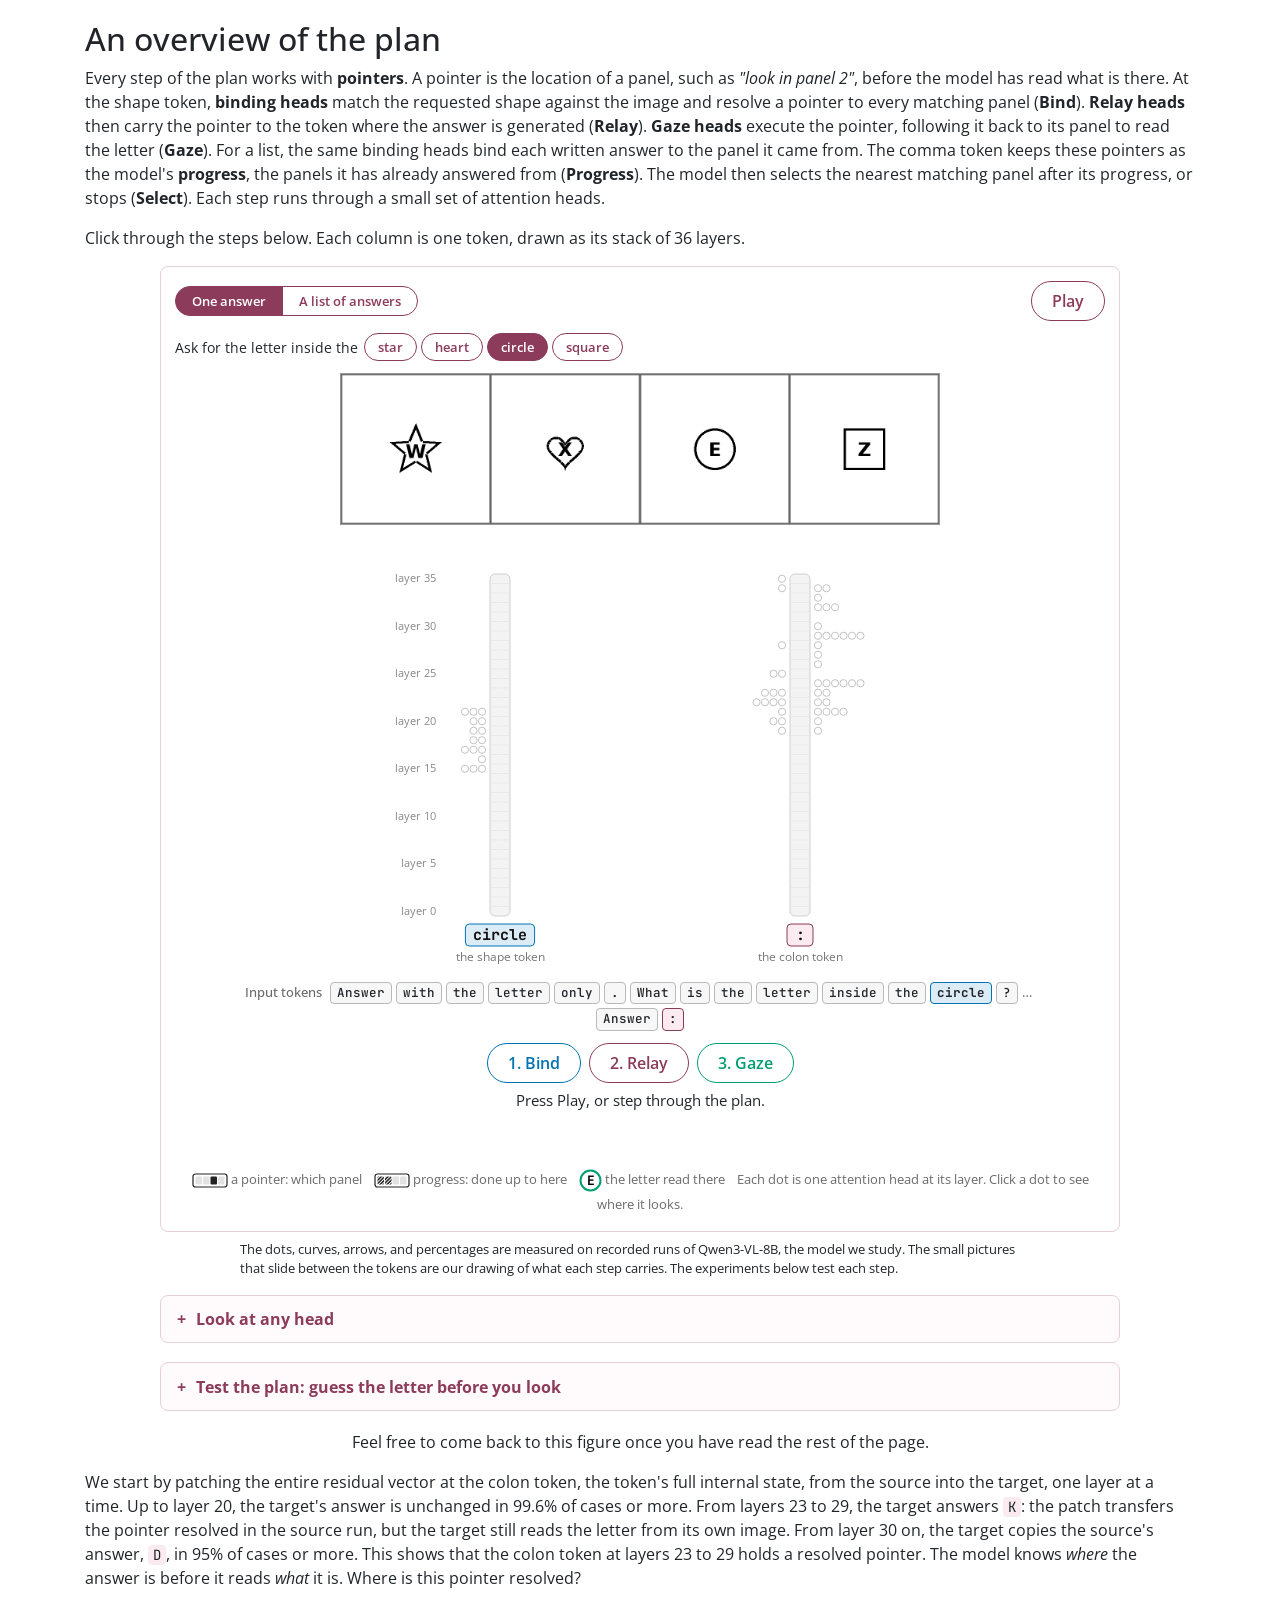
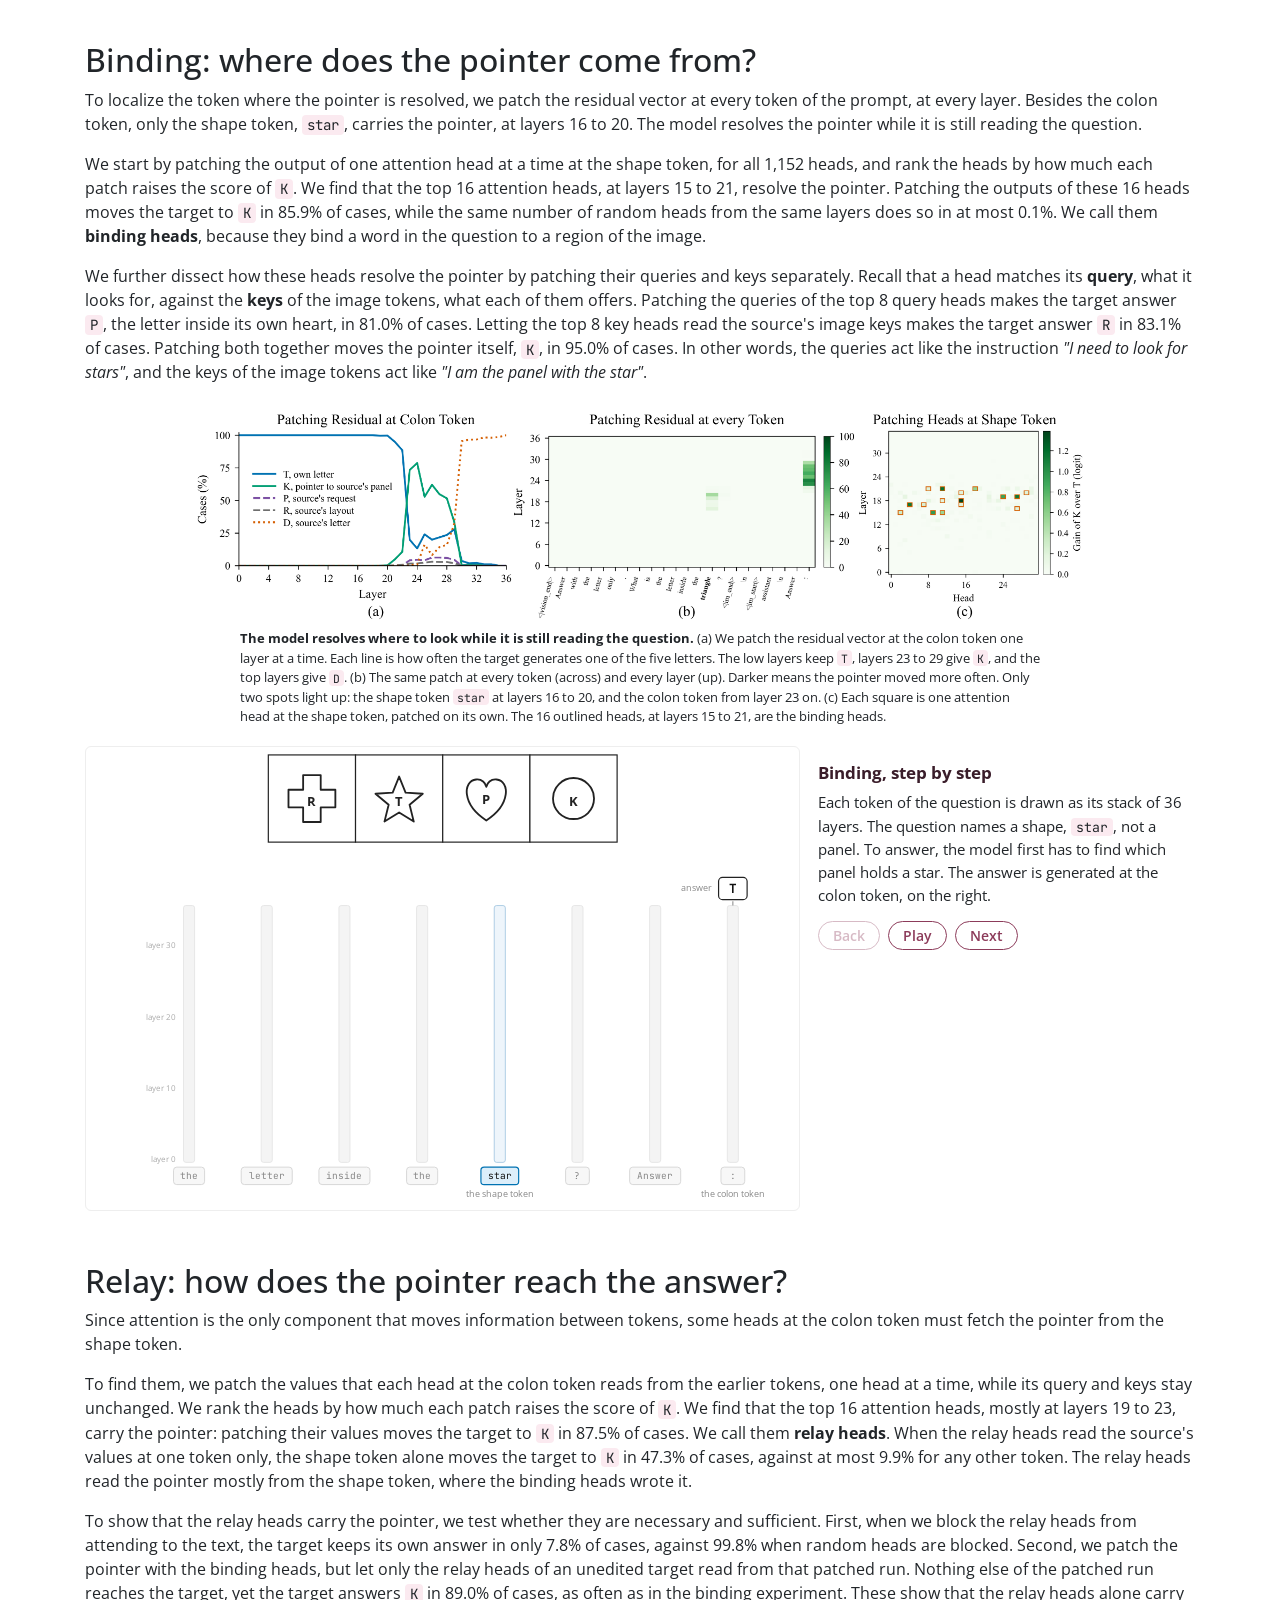
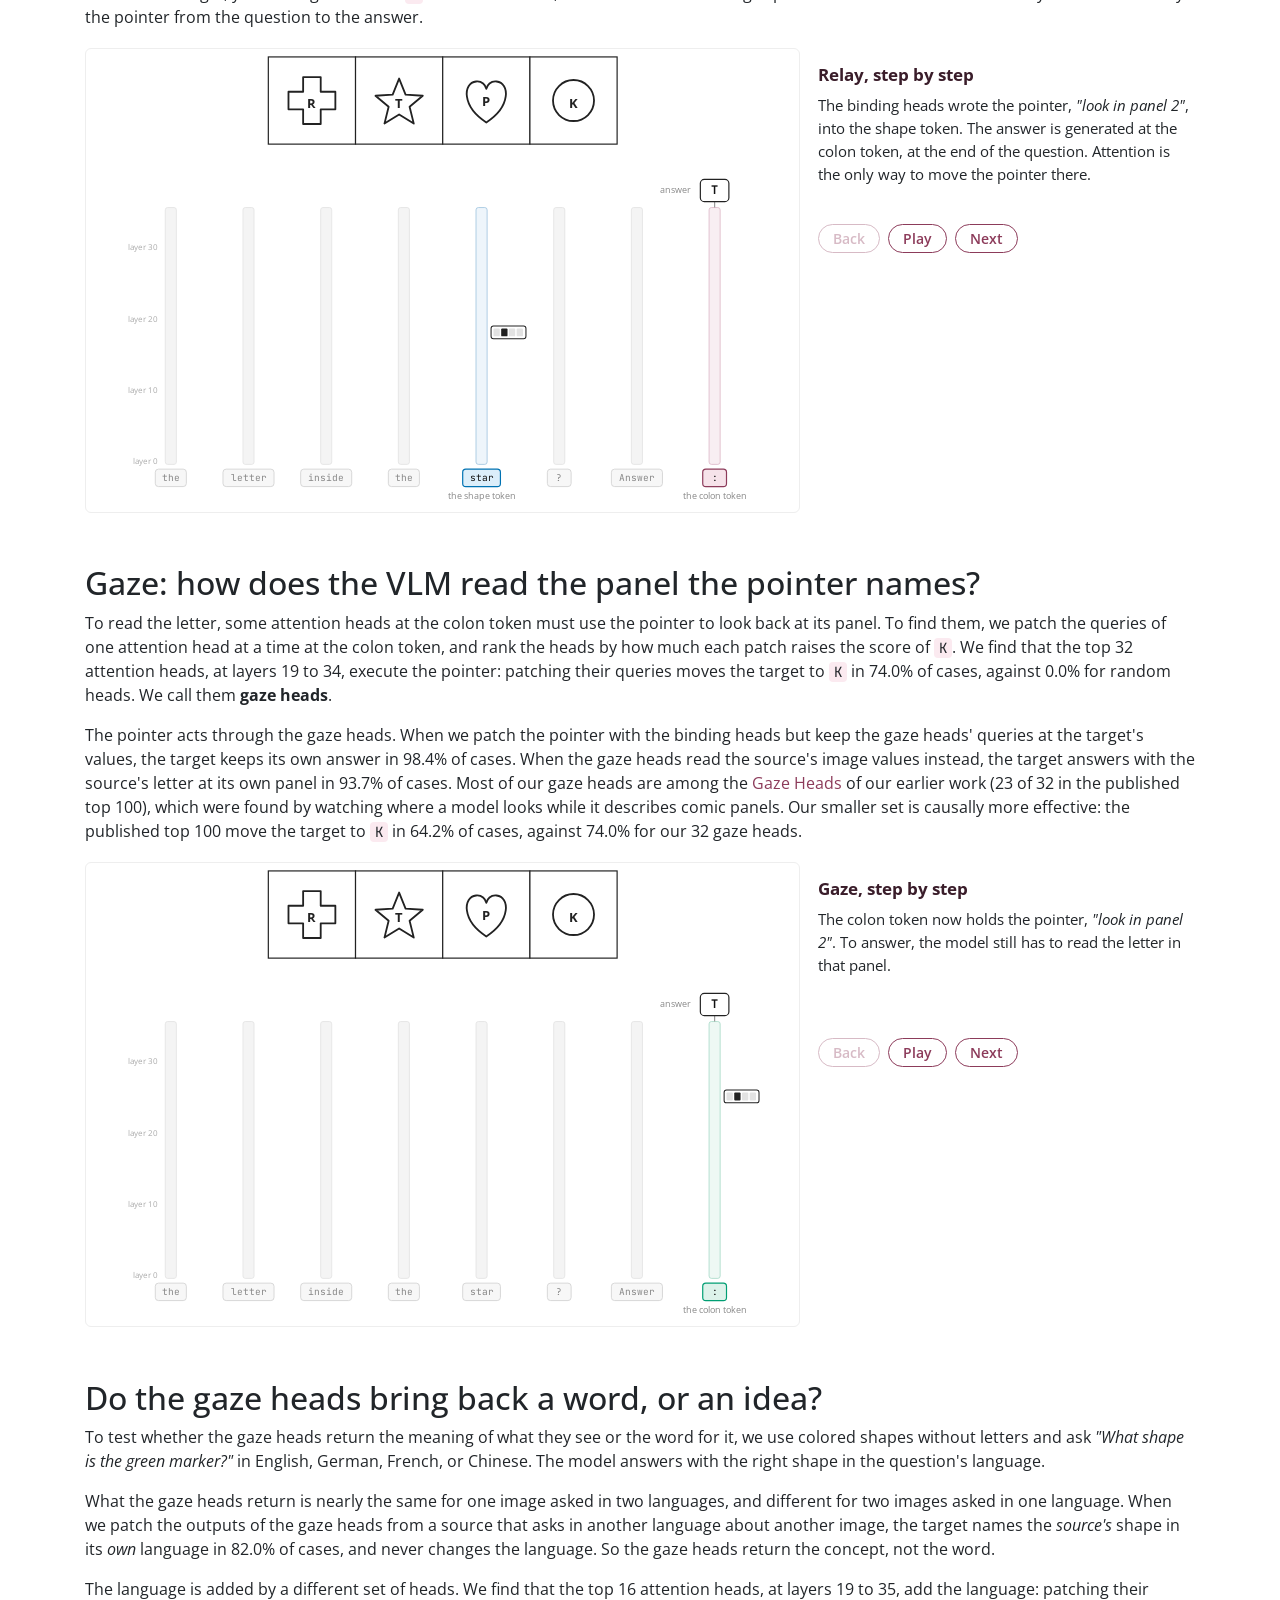
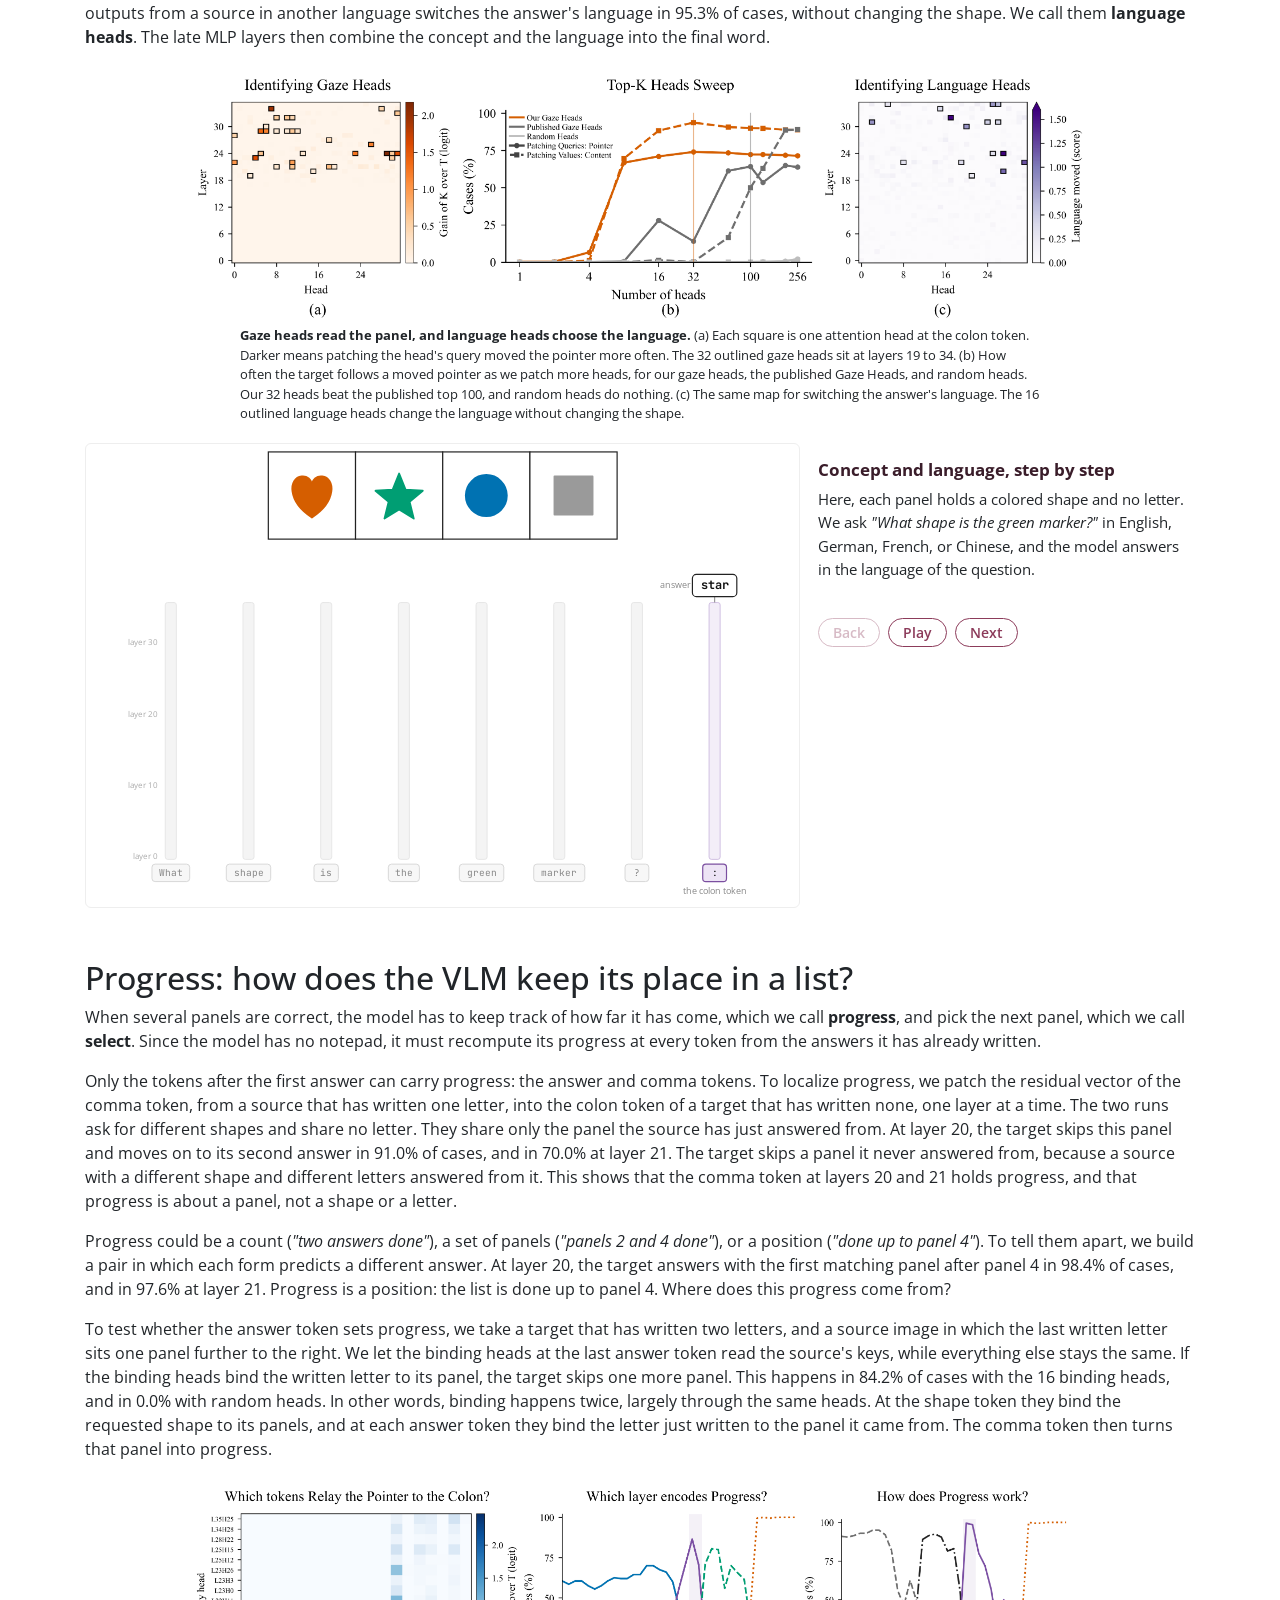
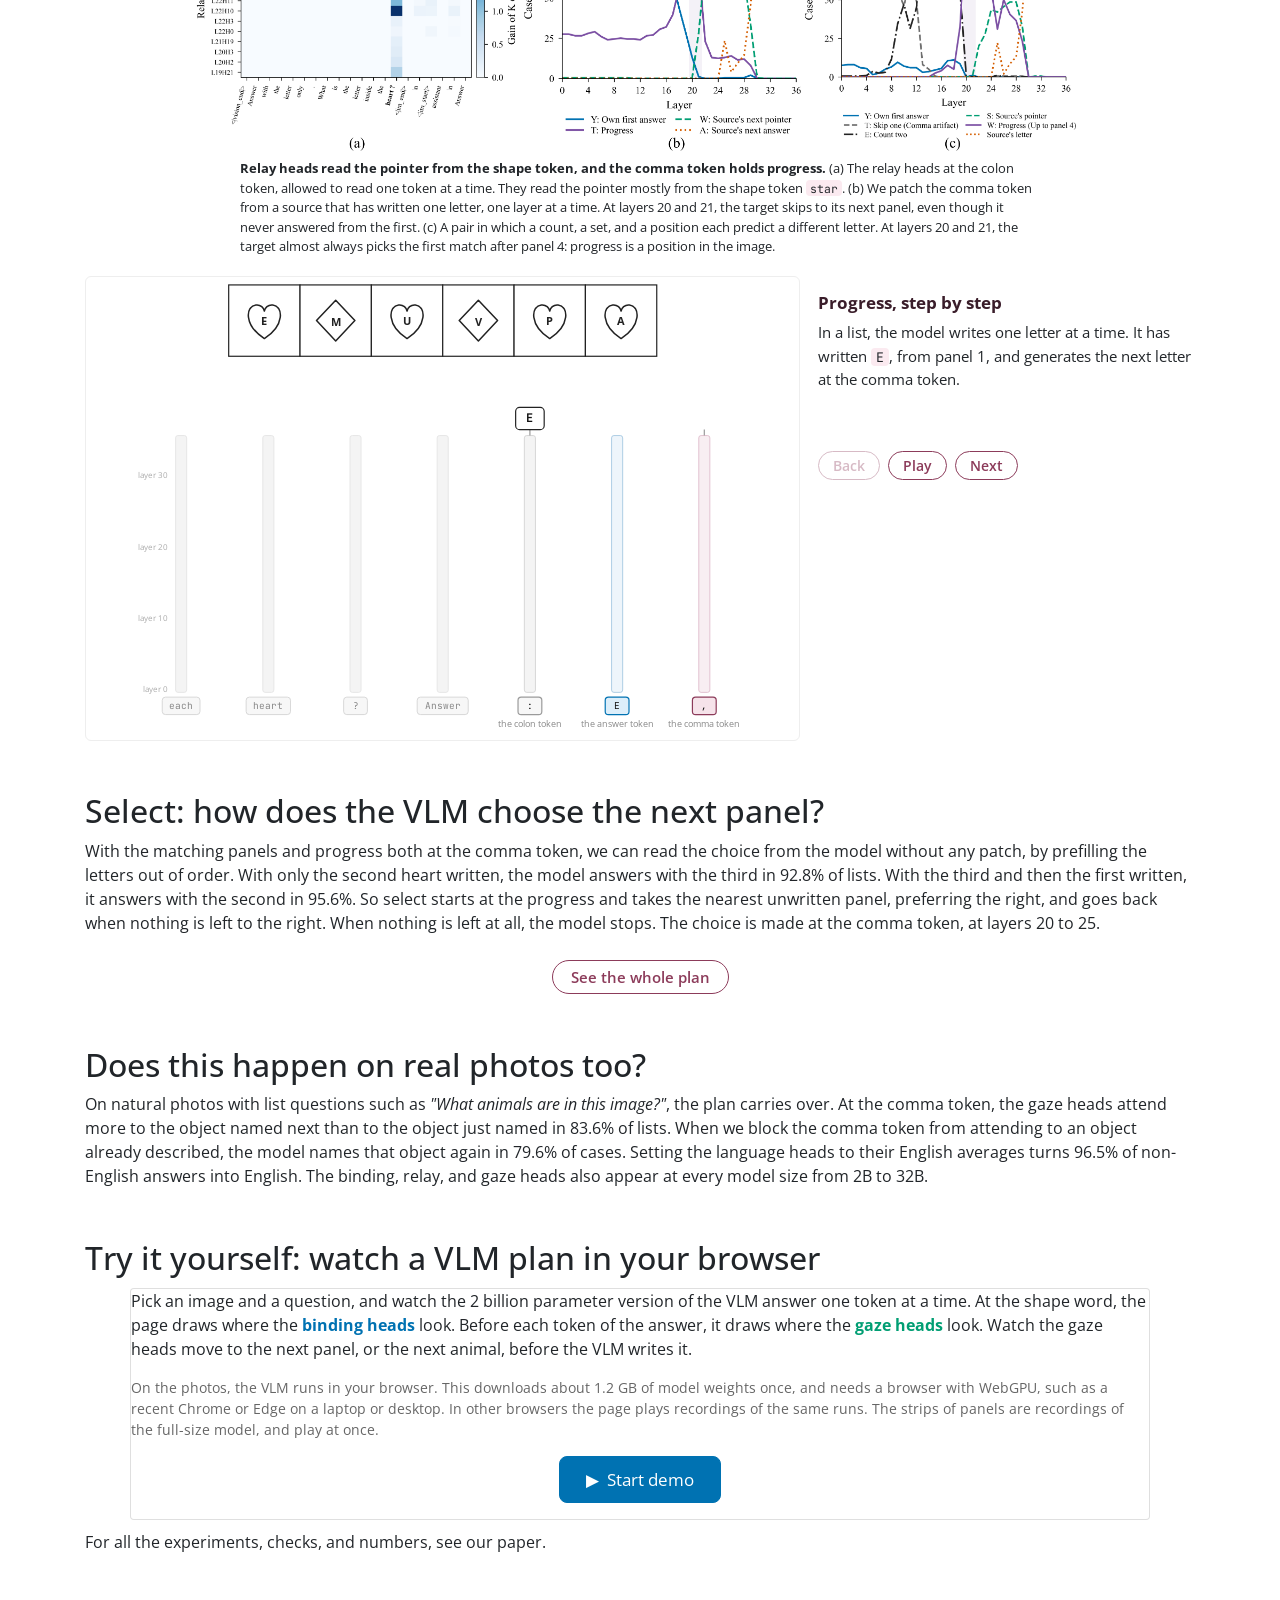
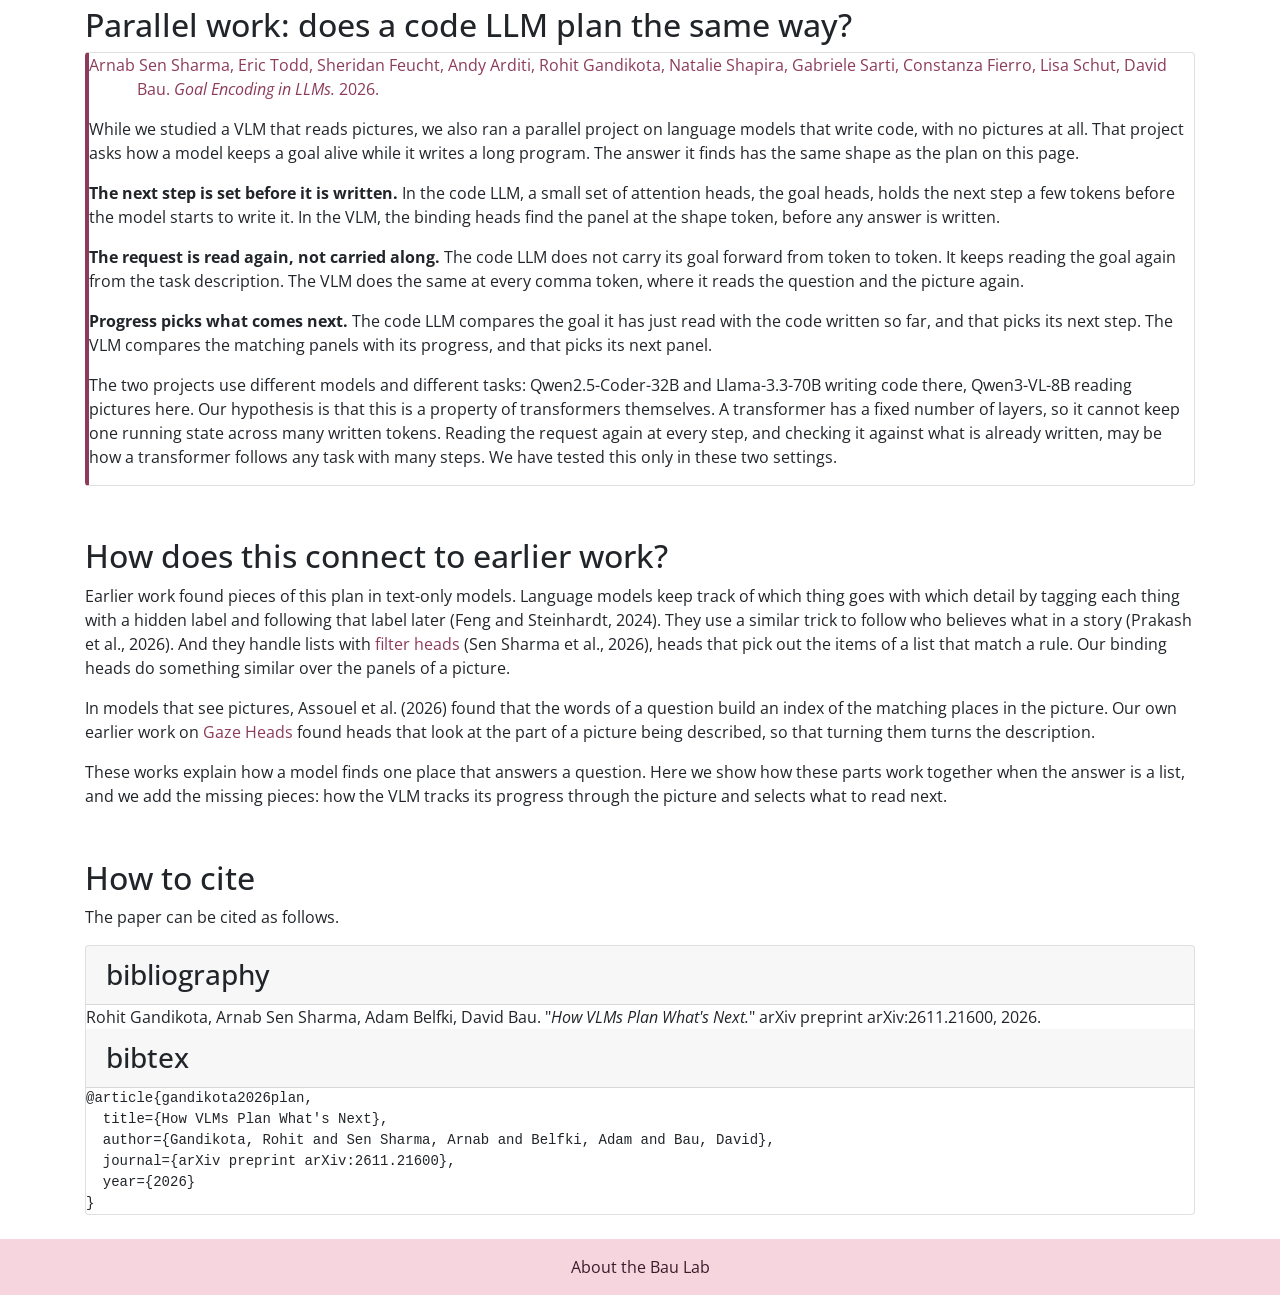
==== commit f2023c58: "Rewrite opening and setup, merge primers into one zoomable VLM explorer, add step-by-step mechanism " ====
--- a/src/index.html
+++ b/src/index.html
@@ -52,6 +52,7 @@
 .pair { display: grid; grid-template-columns: 4.5rem minmax(0, 1fr); gap: 0.8rem 1rem; align-items: center; max-width: 30rem; margin: 0 auto; }
 .pair .lab { font-weight: 700; color: var(--muted); }
 .pair .prompt { text-align: left; margin-top: 0.3rem; }
+.pair .patch-arrow { display: flex; align-items: center; justify-content: center; gap: 8px; margin: -0.2rem 0; color: var(--rose-dark); font-size: 13px; font-style: italic; }
 .outcomes { display: grid; grid-template-columns: repeat(auto-fit, minmax(10rem, 1fr)); gap: 0.6rem; margin-top: 1.2rem; }
 .outcomes div { border: 1px solid #ddd; border-radius: 6px; padding: 0.55rem 0.7rem; font-size: 0.9rem; line-height: 1.4; }
 .outcomes .L { font-family: 'JetBrains Mono', Menlo, monospace; font-size: 1.2rem; display: block; color: var(--rose-dark); font-weight: 700; }
@@ -158,6 +159,34 @@
 .primer-body .controls button.head-toggle { border-color: var(--hc); color: var(--hc); }
 .primer-body .controls button.head-toggle[aria-pressed="true"] { background: var(--hc); color: #fff; }
 .primer-body .say { min-height: 4.5em; font-size: 15px; line-height: 1.55; }
+.xp-grid { display: grid; grid-template-columns: minmax(0, 1.9fr) minmax(250px, 1fr); gap: 18px; align-items: start; }
+@media (max-width: 860px) { .xp-grid { grid-template-columns: minmax(0, 1fr); } }
+.xp-stage { display: grid; overflow: hidden; background: #fff; border: 1px solid #eee; border-radius: 6px; }
+.xp-view { grid-area: 1 / 1; display: none; align-items: center; will-change: transform, opacity; }
+.xp-view.on, .xp-view.leaving { display: flex; }
+.xp-stage { transition: height 0.6s cubic-bezier(.45,0,.25,1); }
+.xp-view svg { display: block; width: 100%; height: auto; }
+.xp-side { position: sticky; top: 12px; }
+.xp-map-head { font-size: 12.5px; color: #777; margin: 0 0 6px; }
+.xp-map button { display: block; width: fit-content; max-width: 100%; text-align: left; background: #fff; border: 1px solid #e2bccb; border-radius: 999px; padding: 3px 12px 3px 10px; margin: 0 0 5px; font: 600 13px 'Open Sans', sans-serif; color: var(--rose-dark); cursor: pointer; box-shadow: 0 1px 2px rgba(140,59,90,0.12); }
+.xp-map button::after { content: "\203A"; margin-left: 7px; font-weight: 700; }
+.xp-map button:hover { background: #fbeef3; border-color: var(--rose-dark); }
+.xp-map button.on { background: var(--rose-dark); border-color: var(--rose-dark); color: #fff; }
+.xp-map button.on::after { content: ""; margin: 0; }
+.xp-title { font-size: 17px; font-weight: 700; margin: 14px 0 6px; color: var(--rose-ink); }
+.primer-body .xp-side .say { min-height: 10em; }
+.primer-body .xp-side .controls { justify-content: flex-start; align-items: center; }
+.xp-count { font-size: 13px; color: #888; margin-left: 4px; }
+.mech { margin: 1.2rem 0 1.4rem; padding: 0; }
+.mech .xp-stage { display: block; }
+.mech .xp-stage svg { display: block; width: 100%; height: auto; }
+.mech .xp-side .say { min-height: 8em; }
+@media (prefers-reduced-motion: no-preference) { html { scroll-behavior: smooth; } }
+.plan-back { display: flex; justify-content: center; margin: 1.6rem 0 0.4rem; }
+.plan-back a { font: 600 15px 'Open Sans', sans-serif; border: 1px solid var(--rose-dark); color: var(--rose-dark); background: #fff; border-radius: 999px; padding: 6px 18px; text-decoration: none; }
+.plan-back a:hover { background: var(--rose-dark); color: #fff; }
+.xp-click { cursor: pointer; }
+.xp-click:hover { filter: brightness(0.94); }
 .mlp-box { transform-box: fill-box; transform-origin: center; }
 @media (prefers-reduced-motion: no-preference) { .mlp-box.pulse { animation: mlp-pulse 0.9s ease-in-out infinite; } }
 @keyframes mlp-pulse { 0%, 100% { transform: scale(1); } 50% { transform: scale(1.18); } }
@@ -196,15 +225,18 @@
 
 <div class="card" style="max-width: 1020px;">
 <div class="card-block">
-<h3>How does a VLM decide what to describe first, what to describe next, and when to stop?</h3>
+<h3>What is a &ldquo;Plan&rdquo; in Transformers?</h3>
 <p>
-A <b>vision-language model</b>, or <b>VLM</b>, looks at a picture and answers questions about it in words. Ask one what animals are in a photo, and it names them one at a time: a dog, then a cat, then a horse. It rarely names the same animal twice, and it rarely skips one. Yet a picture has no reading order. Nothing in a photo says the dog comes before the cat. So something inside the VLM must decide what to describe next, and keep track of what it has already said.
+The word <i>plan</i> can mean many things. We do not mean the reasoning a model writes out before it answers. We mean the order of steps it works out &ldquo;in its brain&rdquo;, before it writes a single token.
 </p>
 <p>
-We opened up a VLM and traced how it does this. We find that the VLM <b>plans on the image itself</b>. To answer a question, it does not look up the answer directly. It first finds <i>where</i> the answer is in the image, and keeps a pointer to that place. It passes this pointer along to the token where the answer will be written. There, a separate set of attention heads follows the pointer back to the image and fetches what is there.
+When a <b>vision-language model</b> (VLM) is asked to caption an image, it names one object at a time, and it almost never names the same object twice. We study how the model is able to do this. We find a human readable plan inside the model&rsquo;s computations.
 </p>
 <p>
-The VLM uses the same pointers to keep track of what it has already said. Every answer it writes, it ties back to the place in the image the answer came from. Before it writes the next answer, it looks back at these places to see how far it has come, and moves on to the nearest place it has not described yet. So the plan is not a list of words kept somewhere inside the VLM. It is a set of pointers into the image, and the VLM reads them again at every step, much like notes on a whiteboard.
+Our main finding: the model plans in the language of <b>pointers</b> to the image. It solves the task early, as soon as it reads the user&rsquo;s question. But instead of reading the answer, it writes down the location in the image where the answer is. It then keeps passing these pointers along to the tokens where it actually needs to answer. Only then does it fetch the answer, looking back at the image.
+</p>
+<p>
+Surprisingly, the model also keeps track of its <b>progress</b> as a pointer to the image. As soon as it writes an answer, it marks the region of the image it has already answered from, so that it never goes back to describe that region again.
 </p>
 </div><!--card-block-->
 </div><!--card-->
@@ -216,76 +248,97 @@
 
 
 
-<h2>How does a VLM read a picture and a question?</h2>
-<p>You give a VLM a picture and a question, and it writes an answer in words. Inside, it chops the picture and the question into small pieces called <b>tokens</b> and passes them up a stack of 36 <b>layers</b>. Small parts called <b>attention heads</b> let each token pull in information from the tokens before it. That is all you need to follow along. If you want to see how it works, the primers below zoom in one level at a time: the transformer block, the attention inside it, one attention head, and how a picture becomes tokens.</p>
-
-<details class="primer" id="primer-transformer">
-<summary>Primer 1: what is a transformer block?</summary>
+<h2>How does a VLM work?</h2>
+<p>A VLM has two main networks: a <b>vision encoder</b> and a <b>language model</b>. The image is cut into small patches, and the vision encoder turns them into <b>tokens</b>. The question is split into text tokens too. The image tokens and the text tokens are joined into one row, and the language model passes this row through a stack of 36 <b>layers</b>. Each layer has an <b>attention</b> block and an <b>MLP</b>. Inside each attention block, many <b>attention heads</b> work side by side.</p>
+<p>The language model writes its answer one token at a time. Attention is the only place where a token can read what was computed at the tokens before it. Earlier tokens cannot look forward to later ones. The primer below opens each part, one level at a time.</p>
+
+<details class="primer" id="primer-explorer">
+<summary>Primer: VLM, language model, transformer block, attention, MLP</summary>
 <div class="primer-body">
-<p>Almost every modern language model, VLMs included, is a <b>transformer</b>. It reads text as a row of <b>tokens</b>, small word pieces. Each token carries a running note of everything the VLM knows about it so far. This note is called the <b>residual stream</b>, and you can picture it as a straight line running up through the VLM.</p>
-<div class="stage"><svg id="block-svg" viewBox="0 0 900 362" role="img" aria-label="The simplest transformer block: a residual stream line with an attention step and an MLP step that each read from the line and add back to it"></svg></div>
-<p style="margin-top: 0.8rem">This is the simplest <b>transformer block</b>. It does two things, in order. <b>Attention</b> reads the stream, pulls in information from <i>other</i> tokens, and adds it back. Then the <b>MLP</b> reads the stream and works on <i>this</i> token alone, and adds its result back too. A model is just many of these blocks stacked on top of each other. Ours has 36, which we call its <b>layers</b>.</p>
-<p>Here is a whole sentence going through two blocks. We follow the last token.</p>
-<div class="stage"><svg id="tf-svg" viewBox="0 0 900 668" role="img" aria-label="A sentence of five tokens; the last token goes through two transformer blocks, each with attention and an MLP added to its residual stream"></svg></div>
-<div class="controls"><button type="button" data-act="prev">Back</button><button type="button" data-act="play">Play</button><button type="button" data-act="next">Next</button></div>
+<div class="xp-grid">
+<div class="xp-stage">
+<div class="xp-view" data-view="overview"><svg id="ov-svg" viewBox="0 0 900 560" role="img" aria-label="An image goes through the vision encoder and becomes image tokens; the question becomes text tokens; the row goes up the language model, and each generated token is added to the end of the row"></svg></div>
+<div class="xp-view" data-view="stack"><svg id="stack-svg" viewBox="0 0 900 560" role="img" aria-label="The language model as a stack of 36 layers, with one residual stream per token running up through all of them"></svg></div>
+<div class="xp-view" data-view="block"><svg id="tf-svg" viewBox="0 0 900 668" role="img" aria-label="A sentence of five tokens; the last token goes through two transformer blocks, each with attention and an MLP added to its residual stream"></svg></div>
+<div class="xp-view" data-view="attention"><svg id="in-svg" viewBox="0 0 900 420" role="img" aria-label="The attention box opens up into several attention heads, each looking at a different earlier word"></svg></div>
+<div class="xp-view" data-view="head"><svg id="att-svg" viewBox="0 0 900 490" role="img" aria-label="One attention head at the word it, comparing its query with the keys of earlier words and copying the value of the best match"></svg></div>
+<div class="xp-view" data-view="mlp"><svg id="mlp-svg" viewBox="0 0 900 480" role="img" aria-label="Inside the MLP: the stream of one token fans out to a wide layer and fans back in, and the result is added to the stream"></svg></div>
+</div>
+<aside class="xp-side">
+<div class="xp-map-head">Click any part to open it:</div>
+<div class="xp-map" role="navigation" aria-label="Parts of the VLM"></div>
+<div class="xp-title"></div>
 <div class="say" aria-live="polite"></div>
+<div class="controls"><button type="button" data-act="prev">Back</button><button type="button" data-act="play">Play</button><button type="button" data-act="next">Next</button><span class="xp-count"></span></div>
+</aside>
+</div>
 </div>
 </details>
 
-<details class="primer" id="primer-inside">
-<summary>Primer 2: what is inside attention?</summary>
-<div class="primer-body">
-<p>Zoom in one level: open the attention box from the transformer block.</p>
-<div class="stage"><svg id="in-svg" viewBox="0 0 900 420" role="img" aria-label="The attention box opens up into several attention heads, each looking at a different earlier word"></svg></div>
-<div class="controls"><button type="button" data-act="prev">Back</button><button type="button" data-act="play">Play</button><button type="button" data-act="next">Next</button></div>
-<div class="say" aria-live="polite"></div>
-</div>
-</details>
-
-<details class="primer" id="primer-attention">
-<summary>Primer 3: what happens inside one attention head?</summary>
-<div class="primer-body">
-<p>Zoom in one more level: open a single attention head. Each head does a small search over the earlier tokens, using three things: a <b>query</b>, <b>keys</b>, and <b>values</b>. Click through to follow one head at the word <span class="tok">it</span>, step by step.</p>
-<div class="stage"><svg id="att-svg" viewBox="0 0 900 490" role="img" aria-label="One attention head at the word it, comparing its query with the keys of earlier words and copying the value of the best match"></svg></div>
-<div class="controls"><button type="button" data-act="prev">Back</button><button type="button" data-act="play">Play</button><button type="button" data-act="next">Next</button></div>
-<div class="say" aria-live="polite"></div>
-</div>
-</details>
-
-<details class="primer" id="primer-vlm">
-<summary>Primer 4: how does a VLM read a picture?</summary>
-<div class="primer-body">
-<p>Everything so far was about words. Here is how a picture gets in.</p>
-<div class="stage"><svg id="vlm-svg" viewBox="0 0 1040 370" role="img" aria-label="A picture is cut into squares; each square becomes a token placed between image start and image end tokens, followed by the words; the language model reads the row and writes the answer"></svg></div>
-<div class="controls"><button type="button" data-act="prev">Back</button><button type="button" data-act="play">Play</button><button type="button" data-act="next">Next</button></div>
-<div class="say" aria-live="polite"></div>
-</div>
-</details>
-
-
-
-
-<p>One more fact matters for this story. A VLM writes its answer one token at a time, and every new token goes up the whole stack of layers again. The VLM has no notepad. It can't write down "I already said dog" and check it later. Each time it starts a new word, it has to work out again, from the words it has already written, what is left to say.</p>
-<p class="question">So how does a VLM pick the next thing to describe, and how does it keep track of what it has already described?</p>
-
-<h2>Why do we study a strip of panels instead of photos?</h2>
-<p>Photos are messy. We can't control which objects the VLM will mention, or in what order, so it is hard to test anything cleanly. So we built a simple puzzle where we control everything. Each picture is a <b>strip of panels</b>. Each panel holds one shape with a letter inside it. We ask the VLM for the letter inside a named shape, and we start its reply with <i>"Answer:"</i> so that the next token it writes is the letter.</p>
+
+
+
+<p>A VLM writes its answer one token at a time, and every new token passes through the whole stack again. It has no notepad to write "I already said dog", so it must recompute at every token what is left to say from the tokens it has already written.</p>
+<p class="question">How does a VLM choose the next thing to describe, and how does it keep track of what it has already described?</p>
+
+<h2>The secret ingredient: the task setup</h2>
+<p>If you read through many works in mechanistic interpretability, one ingredient behind their success is the choice of task. A good task puts the model in a controlled setup, where we can poke at it and take it apart.</p>
+<p>For our questions, we design a synthetic task. The VLM gets a single image that looks like a comic strip. The image has several panels, and each panel holds a shape and a letter. We ask for the letter inside a named shape, and we start the reply with <i>"Answer:"</i> so that the next token the model generates is the letter.</p>
 <div class="demo">
   <div class="strip" style="--n:4" data-strip="plus:R star:T heart:P circle:K" data-hit="1"></div>
   <div class="prompt">What is the letter inside the star? &nbsp;Answer: <span class="ans">T</span></div>
 </div>
-<p>We ask about a shape, not about "panel 2", on purpose. To answer, the VLM first has to find where the star is, and only then read the letter there. That gives us two separate jobs to look for inside the VLM: finding the place, and reading it.</p>
-<p>Three tokens of this puzzle matter for everything that follows, so we give them names. The <b>shape token</b> is the word that names the shape, <span class="tok">star</span>. The <b>colon token</b> is the <span class="tok">:</span> after "Answer", the last token before the VLM writes its answer. The <b>answer token</b> is the letter it writes, <span class="tok">T</span>.</p>
-<p>The puzzle also has a list version. When the same shape sits in several panels, we ask for the letter inside <i>each</i> heart, and the VLM lists the letters from left to right. After each letter it writes a comma, and the <b>comma token</b> is where it writes the next letter from. This is where it has to remember what it has already written.</p>
+<p>Instead of a single answer, we can also ask for several answers by changing the image. When the asked shape sits in several panels, the model lists the letters from left to right, separated by commas.</p>
 <div class="demo">
   <div class="strip" style="--n:6" data-strip="heart:E diamond:M heart:U diamond:V heart:P heart:A" data-hit="0 2 4 5"></div>
   <div class="prompt">What is the letter inside each heart? &nbsp;Answer: <span class="ans">E, U, P, A</span></div>
 </div>
-<p>Later, we check that what we find on these strips also happens on real photos.</p>
-
-<h2>What is the plan?</h2>
-<p>Here is what we found, in one picture, before we show how we found it. Two ideas carry the whole story. A <b>pointer</b> is a note inside the VLM that says which panel to look at, like <i>"look in panel 2"</i>, without saying yet what is there. <b>Progress</b> is a note that says how far the list has come, like <i>"done up to panel 3"</i>.</p>
-<p>The VLM makes and uses these notes in a few steps, and each step runs through a small set of attention heads. In <b>Bind</b>, the <b>binding heads</b> at the shape token match the shape against the picture and make a pointer to every matching panel. In <b>Relay</b>, the <b>relay heads</b> carry that pointer to the token where the answer is written. In <b>Gaze</b>, the <b>gaze heads</b> follow the pointer back to the picture and read the letter. A list adds two more steps. In <b>Progress</b>, the same binding heads tie each written letter to the panel it came from, and the comma token picks this up as progress. In <b>Select</b>, the VLM takes the nearest matching panel after the progress, or stops.</p>
+<p>To keep the rest of the page simple, we name four tokens:</p>
+<ul>
+  <li>The <b>shape token</b> is the word that names the shape, <span class="tok">star</span>.</li>
+  <li>The <b>colon token</b> is the <span class="tok">:</span> after "Answer", the last token before the model generates its answer.</li>
+  <li>The <b>answer token</b> is the letter the model generates, <span class="tok">T</span>.</li>
+  <li>The <b>comma token</b> is the <span class="tok">,</span> after each letter in a list. The model generates the next letter there.</li>
+</ul>
+<p>This task is our secret ingredient. An open-ended description does not let us control which objects the model describes or in what order. Here, we control every detail. The question names a panel by its shape instead of its number, so the model must first find where the star is, and only then read the letter. This separates two jobs we can look for inside the model: finding the panel, and reading it. We later test how much of the mechanism carries over to natural photos.</p>
+
+<h2>How do we investigate the VLM?</h2>
+<p><b>Activation patching</b> copies one internal state from one run of the model into a second run, and measures how the answer changes.</p>
+<p>Every experiment pairs two runs that differ in both the image and the question. The <b>source run</b> asks for the heart in one image, and the <b>target run</b> asks for the star in another. We copy one activation of the source run into the target run, at one token and one layer, and leave everything else in the target run unchanged.</p>
+<details class="primer" id="primer-patching">
+<summary>Primer: what is activation patching?</summary>
+<div class="primer-body">
+<p>Click through to see one patch.</p>
+<div class="stage"><svg id="pp-svg" viewBox="0 0 900 400" role="img" aria-label="Two runs of the VLM; a state saved from the source run is copied into the target run at the same layer, and the target's answer changes"></svg></div>
+<div class="controls"><button type="button" data-act="prev">Back</button><button type="button" data-act="play">Play</button><button type="button" data-act="next">Next</button></div>
+<div class="say" aria-live="polite"></div>
+
+</div>
+</details>
+
+<div class="demo">
+<h3>Why is our task setup important?</h3>
+<div class="pair">
+  <span class="lab">Source</span>
+  <div><div class="strip" style="--n:4" data-strip="star:G circle:C plus:Z heart:D" data-hit="3"></div><div class="prompt">...inside the heart? &nbsp;<span class="ans">D</span></div></div>
+  <span></span>
+  <div class="patch-arrow"><svg width="26" height="40" viewBox="0 0 26 40" aria-hidden="true"><path d="M13 3 C 4 12, 13 21, 13 34.5" fill="none" stroke="currentColor" stroke-width="2" stroke-linecap="round"/><path d="M7.5 29.5 L13 35.5 L18.5 29.5" fill="none" stroke="currentColor" stroke-width="2" stroke-linecap="round" stroke-linejoin="round"/></svg><span>patch one state</span></div>
+  <span class="lab">Target</span>
+  <div><div class="strip" style="--n:4" data-strip="plus:R star:T heart:P circle:K" data-hit="1"></div><div class="prompt">...inside the star? &nbsp;<span class="ans">T</span></div></div>
+</div>
+<p style="margin-top: 1rem">We design the inputs so that each kind of information a patch could move leads the target to generate a different letter. The letter the target generates then tells us what the patched state carried. Here, the source's heart sits in panel 4, and the target's star sits in panel 2. Each letter the target could generate means something different:</p>
+<div class="outcomes">
+  <div><span class="L">T</span>No effect: the patch changed nothing.</div>
+  <div><span class="L">D</span>Shallow copy: the patch copied the source's answer.</div>
+  <div><span class="L">K</span>Resolved pointer: the patch moved the source's pointer, "look in panel 4", and the target read panel 4 of its own image.</div>
+  <div><span class="L">P</span>Request: the patch moved the source's request, "find the heart", which the target resolved on its own image.</div>
+  <div><span class="L">R</span>Layout: the patch moved the source's layout, on which the target resolved its own request for the star.</div>
+</div>
+<p>Whenever we patch a set of heads, we also patch the same number of random heads from the same layers as a control. If the random heads do nothing, the effect belongs to the heads we found.</p>
+</div>
+
+<h2>An overview of the plan</h2>
+<p>Every step of the plan works with <b>pointers</b>. A pointer is the location of a panel, such as <i>"look in panel 2"</i>, before the model has read what is there. At the shape token, <b>binding heads</b> match the requested shape against the image and resolve a pointer to every matching panel (<b>Bind</b>). <b>Relay heads</b> then carry the pointer to the token where the answer is generated (<b>Relay</b>). <b>Gaze heads</b> execute the pointer, following it back to its panel to read the letter (<b>Gaze</b>). For a list, the same binding heads bind each written answer to the panel it came from. The comma token keeps these pointers as the model's <b>progress</b>, the panels it has already answered from (<b>Progress</b>). The model then selects the nearest matching panel after its progress, or stops (<b>Select</b>). Each step runs through a small set of attention heads.</p>
 <p>Click through the steps below. Each column is one token, drawn as its stack of 36 layers.</p>
 <figure id="plan" aria-label="Interactive walk-through of the plan">
 <div class="pv-card">
@@ -306,12 +359,12 @@
     &nbsp;&nbsp; <svg width="23" height="23" viewBox="-11.5 -11.5 23 23" aria-hidden="true"><circle r="10" fill="#fff" stroke="#009E73" stroke-width="2"/><text y="4.6" text-anchor="middle" font-family="JetBrains Mono, Menlo, monospace" font-size="13" font-weight="700">E</text></svg> the letter read there
     &nbsp;&nbsp; Each dot is one attention head at its layer. Click a dot to see where it looks.</p>
 </div>
-<figcaption>The dots, curves, arrows, and percentages come from recorded runs of Qwen3-VL-8B, the VLM we study. The small pictures that slide between the tokens are our drawing of what each step carries, which the experiments below test one at a time.</figcaption>
+<figcaption>The dots, curves, arrows, and percentages are measured on recorded runs of Qwen3-VL-8B, the model we study. The small pictures that slide between the tokens are our drawing of what each step carries. The experiments below test each step.</figcaption>
 
 <details class="primer">
 <summary>Look at any head</summary>
 <div class="primer-body">
-<p class="pv-note" style="margin:0 0 8px">Pick a group, then a head. The picture shows where that head looks, and the bars show which text tokens it reads.</p>
+<p class="pv-note" style="margin:0 0 8px">Pick a set of heads, then one head. The image shows where that head looks, and the bars show which text tokens it reads.</p>
 <div class="pv-heads">
   <div class="pv-card">
     <div class="pv-tabs" id="pv-tabs"></div>
@@ -344,92 +397,115 @@
 <details class="primer">
 <summary>Test the plan: guess the letter before you look</summary>
 <div class="primer-body">
-<p class="pv-note" style="margin:0 0 4px">Here we copy one internal state from one run of the VLM, the <b>source run</b>, into another, the <b>target run</b>. This copy is called a patch, and the sections below explain it. Guess the letter the target writes, then check: it tells us what the copied state carried.</p>
+<p class="pv-note" style="margin:0 0 4px">Each test copies one internal state from one run of the model, the <b>source run</b>, into another, the <b>target run</b>. This copy is the patch from the previous section. Guess the letter the target generates before you look. The letter shows what the copied state carried.</p>
 <div class="pv-pair" id="pv-pair"></div>
 <div class="pv-patches" id="pv-patches"></div>
 </div>
 </details>
 </figure>
 
-<h2>How can we tell what the VLM is thinking?</h2>
-<p>We can't ask the VLM what it is thinking. But we can do something better. We can run the VLM twice, copy one internal state from the first run into the second, and see how the answer changes. This is called <b>activation patching</b>.</p>
-<p>Concretely, the <b>source run</b> asks for the heart in one picture, and the <b>target run</b> asks for the star in a different picture. We copy one state of the source run into the target run, at the same token and the same layer, and leave everything else alone. Then we read the letter the target writes. We build the two pictures so that each kind of information the copied state could carry makes the target write a different letter. So the letter tells us what the state carried.</p>
-<details class="primer" id="primer-patching">
-<summary>Primer: what is activation patching?</summary>
-<div class="primer-body">
-<p>Activation patching is how we test what a piece of the VLM's work contains. Click through to see one patch.</p>
-<div class="stage"><svg id="pp-svg" viewBox="0 0 900 400" role="img" aria-label="Two runs of the VLM; a state saved from the source run is copied into the target run at the same layer, and the target's answer changes"></svg></div>
-<div class="controls"><button type="button" data-act="prev">Back</button><button type="button" data-act="play">Play</button><button type="button" data-act="next">Next</button></div>
-<div class="say" aria-live="polite"></div>
-
-</div>
-</details>
-
-<div class="demo">
-<h3>Why does one letter tell us so much?</h3>
-<p>This only works if the letter tells us what the copied state carried. So we build every pair of puzzles so that each kind of information leads the target to a different letter.</p>
-<div class="pair">
-  <span class="lab">Source</span>
-  <div><div class="strip" style="--n:4" data-strip="star:G circle:C plus:Z heart:D" data-hit="3"></div><div class="prompt">...inside the heart? &nbsp;<span class="ans">D</span></div></div>
-  <span class="lab">Target</span>
-  <div><div class="strip" style="--n:4" data-strip="plus:R star:T heart:P circle:K" data-hit="1"></div><div class="prompt">...inside the star? &nbsp;<span class="ans">T</span></div></div>
-</div>
-<p style="margin-top: 1rem">The source's heart sits in panel 4, and the target's star sits in panel 2. Every letter in the target means something different:</p>
-<div class="outcomes">
-  <div><span class="L">T</span>Nothing useful moved. The target answers its own question as before.</div>
-  <div><span class="L">D</span>The source's finished answer moved over.</div>
-  <div><span class="L">K</span>A <b>pointer</b> moved over: "look in panel 4". The target looked there in its own picture.</div>
-  <div><span class="L">P</span>The request moved over: "find the heart". The target found the heart in its own picture.</div>
-  <div><span class="L">R</span>The layout moved over: the target searched for its star among the source's shapes.</div>
-</div>
-<p>One more check runs through every experiment. Whenever we patch a set of heads, we also patch the same number of heads picked at random from the same layers. If the random heads do nothing, the effect belongs to the heads we found, not to patching heads in general.</p>
-</div>
-
-
-<p>Our first patch copies the whole state of the colon token, one layer at a time. In the low layers, the patch changes nothing, and the target answers <span class="tok">T</span>. In layers 23 to 29, the target answers <span class="tok">K</span>: the copied state says <i>"the answer is in panel 4"</i>, and the target goes and reads its own panel 4. From layer 30 on, the target simply copies the source's letter, <span class="tok">D</span>. So halfway up the stack, the colon token already holds a pointer. The VLM knows <i>where</i> the answer is, but has not yet read <i>what</i> it is.</p>
+<p class="pv-note" style="text-align:center">Feel free to come back to this figure once you have read the rest of the page.</p>
+
+<p>We start by patching the entire residual vector at the colon token, the token's full internal state, from the source into the target, one layer at a time. Up to layer 20, the target's answer is unchanged in 99.6% of cases or more. From layers 23 to 29, the target answers <span class="tok">K</span>: the patch transfers the pointer resolved in the source run, but the target still reads the letter from its own image. From layer 30 on, the target copies the source's answer, <span class="tok">D</span>, in 95% of cases or more. This shows that the colon token at layers 23 to 29 holds a resolved pointer. The model knows <i>where</i> the answer is before it reads <i>what</i> it is. Where is this pointer resolved?</p>
 
 <h2>Binding: where does the pointer come from?</h2>
-<p>If the colon token holds a pointer by layer 23, the pointer must have been made somewhere before it. So we repeated the patch at every token of the question, at every layer. Only one other token carries the pointer: the shape token, <span class="tok">star</span>, in layers 16 to 20. The VLM works out where the star is while it is still reading the question.</p>
-<p>Next, we looked at the attention heads at the shape token. Concretely, we patched the output of one attention head at a time, for all 1,152 heads of the VLM, and ranked the heads by how much each patch pushed the target toward <span class="tok">K</span>. The top 16 heads, in layers 15 to 21, do the work. Patching these 16 together moves the pointer in most cases, while 16 random heads from the same layers almost never do. We call them <b>binding heads</b>, because they bind a word in the question to a place in the picture.</p>
-<p>We can even split their job in two. Remember that a head compares its <b>query</b>, what it is looking for, with the <b>keys</b> of the image tokens, what each of them offers. When we patched only the queries, the target looked for a heart in its own picture and answered <span class="tok">P</span>. When we let the heads read only the source's image keys, the target looked for its own star among the source's shapes and answered <span class="tok">R</span>. When we patched both, the pointer itself moved. In plain words, the query says <i>"I need a star"</i>, and the key answers <i>"I am the panel with the star."</i></p>
+<p>To localize the token where the pointer is resolved, we patch the residual vector at every token of the prompt, at every layer. Besides the colon token, only the shape token, <span class="tok">star</span>, carries the pointer, at layers 16 to 20. The model resolves the pointer while it is still reading the question.</p>
+<p>We start by patching the output of one attention head at a time at the shape token, for all 1,152 heads, and rank the heads by how much each patch raises the score of <span class="tok">K</span>. We find that the top 16 attention heads, at layers 15 to 21, resolve the pointer. Patching the outputs of these 16 heads moves the target to <span class="tok">K</span> in 85.9% of cases, while the same number of random heads from the same layers does so in at most 0.1%. We call them <b>binding heads</b>, because they bind a word in the question to a region of the image.</p>
+<p>We further dissect how these heads resolve the pointer by patching their queries and keys separately. Recall that a head matches its <b>query</b>, what it looks for, against the <b>keys</b> of the image tokens, what each of them offers. Patching the queries of the top 8 query heads makes the target answer <span class="tok">P</span>, the letter inside its own heart, in 81.0% of cases. Letting the top 8 key heads read the source's image keys makes the target answer <span class="tok">R</span> in 83.1% of cases. Patching both together moves the pointer itself, <span class="tok">K</span>, in 95.0% of cases. In other words, the queries act like the instruction <i>"I need to look for stars"</i>, and the keys of the image tokens act like <i>"I am the panel with the star"</i>.</p>
 <figure class="center_image" style="margin-top: 30px">
   <center><img src="images/paper/binding.png" style="width:100%; max-width:900px" alt="Three plots from the paper on where the pointer appears."></center>
-  <figcaption><b>Finding where the VLM decides where to look.</b> (a) We patch the colon token's state one layer at a time. Each line shows how often the target writes one of the five letters. The low layers keep <span class="tok">T</span>, layers 23 to 29 give <span class="tok">K</span>, and the top layers give <span class="tok">D</span>. (b) The same patch at every token (across) and every layer (up). Darker means the pointer moved more often. Only two places light up: the shape token <span class="tok">star</span> in layers 16 to 20, and the colon token from layer 23 on. (c) Each small square is one attention head at the shape token, patched on its own. The 16 outlined heads, in layers 15 to 21, are the binding heads: <b>the VLM decides where to look while it is still reading the question.</b></figcaption>
+  <figcaption><b>The model resolves where to look while it is still reading the question.</b> (a) We patch the residual vector at the colon token one layer at a time. Each line is how often the target generates one of the five letters. The low layers keep <span class="tok">T</span>, layers 23 to 29 give <span class="tok">K</span>, and the top layers give <span class="tok">D</span>. (b) The same patch at every token (across) and every layer (up). Darker means the pointer moved more often. Only two spots light up: the shape token <span class="tok">star</span> at layers 16 to 20, and the colon token from layer 23 on. (c) Each square is one attention head at the shape token, patched on its own. The 16 outlined heads, at layers 15 to 21, are the binding heads.</figcaption>
 </figure>
+<div class="primer-body mech" id="mech-bind">
+<div class="xp-grid">
+<div class="xp-stage"><svg id="mb-svg" viewBox="0 0 900 584" role="img" aria-label="The shape token as a stack of 36 layers. The binding heads at layers 15 to 21 match the query for a star against the keys of the image and write a pointer to panel 2. Patching them from a source moves the pointer to panel 4."></svg></div>
+<aside class="xp-side">
+<div class="xp-title">Binding, step by step</div>
+<div class="say" aria-live="polite"></div>
+<div class="controls"><button type="button" data-act="prev">Back</button><button type="button" data-act="play">Play</button><button type="button" data-act="next">Next</button></div>
+</aside>
+</div>
+</div>
+
 
 <h2>Relay: how does the pointer reach the answer?</h2>
-<p>The pointer is made at the shape token, but the answer is written several tokens later, at the colon token. Attention heads are the only parts of the VLM that move information between tokens. So some heads at the colon token must reach back to the shape token and fetch the pointer.</p>
-<p>Concretely, we let one head at a time at the colon token read from the source run instead of the target run, and ranked the heads by how often the target switched to <span class="tok">K</span>. The top 16 heads, mostly in layers 19 to 23, carry the pointer. When we let them read one token at a time, they get the pointer mostly from the shape token, where the binding heads left it. We call them <b>relay heads</b>.</p>
-<p>Two more tests tie the steps together. If we stop the relay heads from looking at the question, the target almost always loses its answer. The cleaner test goes the other way. We move the pointer with the binding heads in one run, and then let <i>only</i> the relay heads of a fresh target read from that run. Nothing else gets through, yet the target follows the moved pointer just as often. So the relay heads alone carry the pointer from the question to the answer.</p>
+<p>Since attention is the only component that moves information between tokens, some heads at the colon token must fetch the pointer from the shape token.</p>
+<p>To find them, we patch the values that each head at the colon token reads from the earlier tokens, one head at a time, while its query and keys stay unchanged. We rank the heads by how much each patch raises the score of <span class="tok">K</span>. We find that the top 16 attention heads, mostly at layers 19 to 23, carry the pointer: patching their values moves the target to <span class="tok">K</span> in 87.5% of cases. We call them <b>relay heads</b>. When the relay heads read the source's values at one token only, the shape token alone moves the target to <span class="tok">K</span> in 47.3% of cases, against at most 9.9% for any other token. The relay heads read the pointer mostly from the shape token, where the binding heads wrote it.</p>
+<p>To show that the relay heads carry the pointer, we test whether they are necessary and sufficient. First, when we block the relay heads from attending to the text, the target keeps its own answer in only 7.8% of cases, against 99.8% when random heads are blocked. Second, we patch the pointer with the binding heads, but let only the relay heads of an unedited target read from that patched run. Nothing else of the patched run reaches the target, yet the target answers <span class="tok">K</span> in 89.0% of cases, as often as in the binding experiment. These show that the relay heads alone carry the pointer from the question to the answer.</p>
+
+<div class="primer-body mech" id="mech-relay">
+<div class="xp-grid">
+<div class="xp-stage"><svg id="mr-svg" viewBox="0 0 900 584" role="img" aria-label="The relay heads at the colon token read the pointer from the shape token and write it into the colon token. Patching the values they read moves the pointer to panel 4."></svg></div>
+<aside class="xp-side">
+<div class="xp-title">Relay, step by step</div>
+<div class="say" aria-live="polite"></div>
+<div class="controls"><button type="button" data-act="prev">Back</button><button type="button" data-act="play">Play</button><button type="button" data-act="next">Next</button></div>
+</aside>
+</div>
+</div>
 
 <h2>Gaze: how does the VLM read the panel the pointer names?</h2>
-<p>At the colon token, the VLM now holds a pointer, but the letter is still in the picture. Some heads have to follow the pointer back and read it. Concretely, we patched the query of one head at a time at the colon token, and found 32 heads, in layers 19 to 34, that send the target to <span class="tok">K</span>. We call them <b>gaze heads</b>, because they decide where the VLM's gaze lands.</p>
-<p>The pointer reaches the picture only through the gaze heads. If we move the pointer with the binding heads but keep the gaze heads' queries as they were, the moved pointer almost never changes the answer. And if we let the gaze heads read the source's picture while they follow the target's pointer, the target writes the source's letter. Most of these heads are among the <a href="https://gaze.baulab.info/">Gaze Heads</a> of our earlier work, which we found by watching where a model looks while it describes comic strips.</p>
+<p>To read the letter, some attention heads at the colon token must use the pointer to look back at its panel. To find them, we patch the queries of one attention head at a time at the colon token, and rank the heads by how much each patch raises the score of <span class="tok">K</span>. We find that the top 32 attention heads, at layers 19 to 34, execute the pointer: patching their queries moves the target to <span class="tok">K</span> in 74.0% of cases, against 0.0% for random heads. We call them <b>gaze heads</b>.</p>
+<p>The pointer acts through the gaze heads. When we patch the pointer with the binding heads but keep the gaze heads' queries at the target's values, the target keeps its own answer in 98.4% of cases. When the gaze heads read the source's image values instead, the target answers with the source's letter at its own panel in 93.7% of cases. Most of our gaze heads are among the <a href="https://gaze.baulab.info/">Gaze Heads</a> of our earlier work (23 of 32 in the published top 100), which were found by watching where a model looks while it describes comic panels. Our smaller set is causally more effective: the published top 100 move the target to <span class="tok">K</span> in 64.2% of cases, against 74.0% for our 32 gaze heads.</p>
+
+<div class="primer-body mech" id="mech-gaze">
+<div class="xp-grid">
+<div class="xp-stage"><svg id="mg-svg" viewBox="0 0 900 584" role="img" aria-label="The gaze heads at the colon token follow the pointer back to panel 2 and bring back its letter. Patching their queries makes them read panel 4."></svg></div>
+<aside class="xp-side">
+<div class="xp-title">Gaze, step by step</div>
+<div class="say" aria-live="polite"></div>
+<div class="controls"><button type="button" data-act="prev">Back</button><button type="button" data-act="play">Play</button><button type="button" data-act="next">Next</button></div>
+</aside>
+</div>
+</div>
 
 <h2>Do the gaze heads bring back a word, or an idea?</h2>
-<p>When the gaze heads read a panel, do they bring back the word for what they see, or the idea of it? To test this, we dropped the letters and asked about colored shapes instead, <i>"What shape is the green marker?"</i>, in English, German, French, and Chinese. The VLM answers in the language of the question.</p>
-<p>What the gaze heads bring back does not depend on that language. It looks almost the same for one picture asked in two languages, and very different for two pictures asked in one language. If we patch the gaze heads from a source run that asks in French about another picture, the target names the <i>source's</i> shape, but in its <i>own</i> language. So the gaze heads bring back the idea, not the word.</p>
-<p>The language comes from a different set of 16 heads in the upper layers, which we call <b>language heads</b>. Patch them from a source run in another language, and the answer switches language while the shape stays the same. The last MLP layers then join the idea and the language into the final word.</p>
+<p>To test whether the gaze heads return the meaning of what they see or the word for it, we use colored shapes without letters and ask <i>"What shape is the green marker?"</i> in English, German, French, or Chinese. The model answers with the right shape in the question's language.</p>
+<p>What the gaze heads return is nearly the same for one image asked in two languages, and different for two images asked in one language. When we patch the outputs of the gaze heads from a source that asks in another language about another image, the target names the <i>source's</i> shape in its <i>own</i> language in 82.0% of cases, and never changes the language. So the gaze heads return the concept, not the word.</p>
+<p>The language is added by a different set of heads. We find that the top 16 attention heads, at layers 19 to 35, add the language: patching their outputs from a source in another language switches the answer's language in 95.3% of cases, without changing the shape. We call them <b>language heads</b>. The late MLP layers then combine the concept and the language into the final word.</p>
 <figure class="center_image" style="margin-top: 30px">
   <center><img src="images/paper/gaze_language.png" style="width:100%; max-width:900px" alt="Three plots from the paper on gaze heads and language heads."></center>
-  <figcaption><b>Reading and translating are done by different heads.</b> (a) Each square is one attention head at the colon token. Darker means patching that head's query moved the pointer more often. The 32 outlined gaze heads sit in layers 19 to 34. (b) How often the target follows a moved pointer as we patch more heads, for our gaze heads, for the Gaze Heads of our earlier work, and for random heads. Our 32 heads do better than that earlier work's top 100, and random heads do nothing. (c) The same kind of map for switching the answer's language. The 16 outlined language heads change the language without changing the shape. <b>One set of heads brings back what is there, another decides how to say it.</b></figcaption>
+  <figcaption><b>Gaze heads read the panel, and language heads choose the language.</b> (a) Each square is one attention head at the colon token. Darker means patching the head's query moved the pointer more often. The 32 outlined gaze heads sit at layers 19 to 34. (b) How often the target follows a moved pointer as we patch more heads, for our gaze heads, the published Gaze Heads, and random heads. Our 32 heads beat the published top 100, and random heads do nothing. (c) The same map for switching the answer's language. The 16 outlined language heads change the language without changing the shape.</figcaption>
 </figure>
+<div class="primer-body mech" id="mech-lang">
+<div class="xp-grid">
+<div class="xp-stage"><svg id="mlang-svg" viewBox="0 0 900 584" role="img" aria-label="The gaze heads bring back the shape and the language heads add the language. Patching each from a German source changes the shape or the language."></svg></div>
+<aside class="xp-side">
+<div class="xp-title">Concept and language, step by step</div>
+<div class="say" aria-live="polite"></div>
+<div class="controls"><button type="button" data-act="prev">Back</button><button type="button" data-act="play">Play</button><button type="button" data-act="next">Next</button></div>
+</aside>
+</div>
+</div>
+
 
 <h2>Progress: how does the VLM keep its place in a list?</h2>
-<p>So far the VLM gives one answer. Now ask for the letter inside <i>each</i> heart. After it writes <span class="tok">E</span>, it has to know that the first heart is done and move on. And since it has no notepad, it has to work this out again from the letters it has already written.</p>
-<p>The only tokens that know what has been written are the answer tokens and the comma tokens after them. So we copied the comma token from a source run that had written one letter into a target run that had written nothing. At layers 20 and 21, the target skips a panel it never answered from. It could only have learned that this panel was done from the copied state. So the comma token holds the VLM's progress.</p>
-<p>What form does progress take? It could be a count, <i>"two done"</i>. It could be a set, <i>"panels 2 and 4 done"</i>. Or it could be a place, <i>"done up to panel 4"</i>. We built pairs where each of these makes the target write a different letter. At layers 20 and 21 the answer is clear: progress is a place. It says <i>"done up to here"</i>, and the VLM moves on to the next matching panel after it.</p>
-<p>Where does progress come from? From the same binding heads. At each answer token, they tie the letter just written back to the panel it came from. If we quietly move a written letter one panel to the right in the source picture, and let the binding heads read it there, the target's next answer also moves one panel to the right. So the binding heads do the same job twice. First they tie the question to the picture, then they tie each answer to the panel it came from. The comma token then reads this from the answer token.</p>
+<p>When several panels are correct, the model has to keep track of how far it has come, which we call <b>progress</b>, and pick the next panel, which we call <b>select</b>. Since the model has no notepad, it must recompute its progress at every token from the answers it has already written.</p>
+<p>Only the tokens after the first answer can carry progress: the answer and comma tokens. To localize progress, we patch the residual vector of the comma token, from a source that has written one letter, into the colon token of a target that has written none, one layer at a time. The two runs ask for different shapes and share no letter. They share only the panel the source has just answered from. At layer 20, the target skips this panel and moves on to its second answer in 91.0% of cases, and in 70.0% at layer 21. The target skips a panel it never answered from, because a source with a different shape and different letters answered from it. This shows that the comma token at layers 20 and 21 holds progress, and that progress is about a panel, not a shape or a letter.</p>
+<p>Progress could be a count (<i>"two answers done"</i>), a set of panels (<i>"panels 2 and 4 done"</i>), or a position (<i>"done up to panel 4"</i>). To tell them apart, we build a pair in which each form predicts a different answer. At layer 20, the target answers with the first matching panel after panel 4 in 98.4% of cases, and in 97.6% at layer 21. Progress is a position: the list is done up to panel 4. Where does this progress come from?</p>
+<p>To test whether the answer token sets progress, we take a target that has written two letters, and a source image in which the last written letter sits one panel further to the right. We let the binding heads at the last answer token read the source's keys, while everything else stays the same. If the binding heads bind the written letter to its panel, the target skips one more panel. This happens in 84.2% of cases with the 16 binding heads, and in 0.0% with random heads. In other words, binding happens twice, largely through the same heads. At the shape token they bind the requested shape to its panels, and at each answer token they bind the letter just written to the panel it came from. The comma token then turns that panel into progress.</p>
 <figure class="center_image" style="margin-top: 30px">
   <center><img src="images/paper/relay_progress.png" style="width:100%; max-width:900px" alt="Three plots from the paper on relay heads and progress at the comma token."></center>
-  <figcaption><b>The pointer travels to the answer, and the comma token holds the progress.</b> (a) The relay heads at the colon token, allowed to read only one token at a time. They pick up the pointer mostly from the shape token, <span class="tok">star</span>. (b) We copy the comma token from a source run that has written one letter, one layer at a time. At layers 20 and 21 the target skips ahead to its next panel, though it never answered from the first. (c) A pair built so that a count, a set, and a place each predict a different letter. At layers 20 and 21 the target almost always picks the first match after panel 4: <b>progress is a place in the picture, not a count.</b></figcaption>
+  <figcaption><b>Relay heads read the pointer from the shape token, and the comma token holds progress.</b> (a) The relay heads at the colon token, allowed to read one token at a time. They read the pointer mostly from the shape token <span class="tok">star</span>. (b) We patch the comma token from a source that has written one letter, one layer at a time. At layers 20 and 21, the target skips to its next panel, even though it never answered from the first. (c) A pair in which a count, a set, and a position each predict a different letter. At layers 20 and 21, the target almost always picks the first match after panel 4: progress is a position in the image.</figcaption>
 </figure>
+<div class="primer-body mech" id="mech-progress">
+<div class="xp-grid">
+<div class="xp-stage"><svg id="mp-svg" viewBox="0 0 900 584" role="img" aria-label="The binding heads at the answer token point to its panel, the comma token turns it into progress, and select picks the next panel. Copying the comma state into a fresh target makes it skip panel 1."></svg></div>
+<aside class="xp-side">
+<div class="xp-title">Progress, step by step</div>
+<div class="say" aria-live="polite"></div>
+<div class="controls"><button type="button" data-act="prev">Back</button><button type="button" data-act="play">Play</button><button type="button" data-act="next">Next</button></div>
+</aside>
+</div>
+</div>
+
 
 <h2>Select: how does the VLM choose the next panel?</h2>
-<p>With the matching panels and the progress both at the comma token, the VLM still has to choose which panel comes next. We can watch this choice without any patch, just by writing letters out of order for the VLM. With only the second heart written, it goes on to the third. With the third and then the first written, it goes back for the second. The rule is simple: take the nearest unwritten panel after the progress, and go back only when nothing is left to the right. When nothing is left at all, the same step makes the VLM stop. This choice is made at the comma token, in layers 20 to 25.</p>
+<p>With the matching panels and progress both at the comma token, we can read the choice from the model without any patch, by prefilling the letters out of order. With only the second heart written, the model answers with the third in 92.8% of lists. With the third and then the first written, it answers with the second in 95.6%. So select starts at the progress and takes the nearest unwritten panel, preferring the right, and goes back when nothing is left to the right. When nothing is left at all, the model stops. The choice is made at the comma token, at layers 20 to 25.</p>
+<div class="plan-back"><a href="#plan">See the whole plan</a></div>
 
 <h2>Does this happen on real photos too?</h2>
-<p>A strip of panels is a clean lab, but people ask about real photos. So we asked the VLM ordinary list questions about everyday photos, like <i>"What animals are in this image?"</i>. At each comma token, the gaze heads look ahead at the animal the VLM is about to name. If we stop the comma token from seeing an animal already named, the VLM names it again. Setting the language heads to their English values turns answers in other languages into English. And the binding, relay, and gaze heads show up in every size of this VLM we tried, from 2 billion to 32 billion parameters.</p>
+<p>On natural photos with list questions such as <i>"What animals are in this image?"</i>, the plan carries over. At the comma token, the gaze heads attend more to the object named next than to the object just named in 83.6% of lists. When we block the comma token from attending to an object already described, the model names that object again in 79.6% of cases. Setting the language heads to their English averages turns 96.5% of non-English answers into English. The binding, relay, and gaze heads also appear at every model size from 2B to 32B.</p>
 
 <h2 id="demo">Try it yourself: watch a VLM plan in your browser</h2>
 <div class="card" style="max-width: 1020px; margin: 10px auto;">
@@ -446,7 +522,7 @@
   btn.textContent = 'Starting…';
   try {
     // Raise ?v= when demo.js changes, so returning visitors do not get an old copy.
-    var mod = await import('./demo/demo.js?v=7');
+    var mod = await import('./demo/demo.js?v=9');
     btn.parentNode.style.display = 'none';
     await mod.start(document.getElementById('plandemo-body'), { recorded: /[?&]recorded\b/.test(location.search) });
   } catch (e) {
@@ -1031,6 +1107,99 @@
   btn("play").addEventListener("click", play);
   show(0);
 }
+/* The VLM explorer: one primer whose views zoom into each other. The left side only draws; the right side explains.
+   Every view registers its frames and a draw function. The map on the right jumps to any view. */
+var XP = (function () {
+  var root = document.getElementById("primer-explorer");
+  if (!root) return { add: function () {}, go: function () {}, start: function () {} };
+  var TREE = {
+    overview:  { name: "VLM", parent: null },
+    stack:     { name: "Language model", parent: "overview" },
+    block:     { name: "Transformer block", parent: "stack" },
+    attention: { name: "Attention", parent: "block" },
+    head:      { name: "Attention heads", parent: "attention" },
+    mlp:       { name: "MLP", parent: "block" }
+  };
+  var ORDER = ["overview", "stack", "block", "attention", "head", "mlp"];
+  var V = {}, cur = null, at = 0, timer = null, started = false;
+  var say = root.querySelector(".say"), title = root.querySelector(".xp-title"), count = root.querySelector(".xp-count");
+  var map = root.querySelector(".xp-map"), stage = root.querySelector(".xp-stage");
+  var reduce = window.matchMedia && window.matchMedia("(prefers-reduced-motion: reduce)").matches;
+  var btn = function (a) { return root.querySelector('[data-act="' + a + '"]'); };
+  function depth(v) { var d = 0; while (TREE[v].parent) { v = TREE[v].parent; d++; } return d; }
+  function isAncestor(a, b) { while (b) { if (b === a) return true; b = TREE[b].parent; } return false; }
+  function childOnPath(top, bottom) { while (TREE[bottom].parent !== top) bottom = TREE[bottom].parent; return bottom; }
+  ORDER.forEach(function (v) {
+    var b = document.createElement("button");
+    b.type = "button"; b.textContent = TREE[v].name; b.dataset.view = v;
+    b.style.marginLeft = (depth(v) * 18) + "px";
+    b.addEventListener("click", function () { go(v); });
+    map.appendChild(b);
+  });
+  function add(name, svg, frames, draw, interval, anchors) {
+    V[name] = { el: svg.closest(".xp-view"), frames: frames, draw: draw, interval: interval || 4000, anchors: anchors || {} };
+  }
+  function originOf(el) {                          // the point to zoom around, in % of the stage
+    var r = el.getBoundingClientRect(), s = stage.getBoundingClientRect();
+    if (!s.width || !r.width) return "50% 50%";
+    return ((r.left + r.width / 2 - s.left) / s.width * 100) + "% " + ((r.top + r.height / 2 - s.top) / s.height * 100) + "%";
+  }
+  function stop() { clearTimeout(timer); timer = null; btn("play").textContent = "Play"; }
+  function show(n) {
+    var v = V[cur];
+    at = Math.max(0, Math.min(v.frames.length - 1, n));
+    v.draw(at);
+    say.innerHTML = v.frames[at];
+    count.textContent = (at + 1) + " / " + v.frames.length;
+    btn("prev").disabled = at === 0;
+    btn("next").disabled = at === v.frames.length - 1;
+  }
+  function go(name, anchor) {
+    if (!V[name]) return;
+    stop();
+    var from = cur && V[cur], to = V[name], prev = cur;
+    if (from === to) { show(0); return; }
+    var how = !from ? "none" : isAncestor(prev, name) ? "in" : isAncestor(name, prev) ? "out" : "jump";
+    var h0 = stage.offsetHeight, o = "50% 50%";
+    if (how === "in") o = originOf(anchor || from.anchors[childOnPath(prev, name)] || from.el);
+    cur = name;
+    to.el.classList.add("on");
+    if (how === "out") { var a = to.anchors[childOnPath(name, prev)]; if (a) o = originOf(a); }
+    title.textContent = TREE[name].name;
+    map.querySelectorAll("button").forEach(function (b) { b.classList.toggle("on", b.dataset.view === name); b.setAttribute("aria-current", b.dataset.view === name ? "true" : "false"); });
+    show(0);
+    if (!from) return;
+    from.el.classList.remove("on");
+    var h1 = to.el.offsetHeight;
+    stage.style.height = h0 + "px"; stage.offsetHeight; stage.style.height = h1 + "px";
+    clearTimeout(stage.xpT); stage.xpT = setTimeout(function () { stage.style.height = ""; }, 650);
+    if (reduce || !to.el.animate) return;
+    from.el.classList.add("leaving");
+    var big = "scale(2.6)", small = "scale(0.38)";
+    var outTo = how === "in" ? big : how === "out" ? small : "scale(1)";
+    var inFrom = how === "in" ? small : how === "out" ? big : "scale(1)";
+    from.el.style.transformOrigin = o; to.el.style.transformOrigin = o;
+    var opt = { duration: 600, easing: "cubic-bezier(.45,0,.25,1)" };
+    from.el.animate([{ transform: "scale(1)", opacity: 1 }, { transform: outTo, opacity: 0 }], opt).onfinish = function () { from.el.classList.remove("leaving"); };
+    to.el.animate([{ transform: inFrom, opacity: 0 }, { transform: "scale(1)", opacity: 1 }], opt);
+  }
+  function play() {
+    if (timer) { stop(); return; }
+    if (at === V[cur].frames.length - 1) show(0);
+    btn("play").textContent = "Pause";
+    (function tick() { timer = setTimeout(function () { if (at < V[cur].frames.length - 1) { show(at + 1); tick(); } else stop(); }, V[cur].interval); })();
+  }
+  btn("prev").addEventListener("click", function () { stop(); show(at - 1); });
+  btn("next").addEventListener("click", function () { stop(); show(at + 1); });
+  btn("play").addEventListener("click", play);
+  function start() { if (started) return; started = true; go("overview"); }
+  root.addEventListener("toggle", function () { if (root.open) start(); });
+  return { add: add, go: go, start: start };
+})();
+function xpClick(el, view) {                       // make a drawn part zoom into its view when clicked
+  el.classList.add("xp-click");
+  el.addEventListener("click", function () { XP.go(view, el); });
+}
 function svgEl(tag, attrs, text) {
   var e = document.createElementNS("http://www.w3.org/2000/svg", tag);
   for (var k in attrs) e.setAttribute(k, attrs[k]);
@@ -1086,24 +1255,6 @@
   return { att: att, mlp: mlp, top: T, bottom: B };
 }
 
-/* Primer 1a: the simplest transformer block, drawn once. */
-(function () {
-  var svg = document.getElementById("block-svg"); if (!svg) return;
-  blkMarkers(svg, "b1");
-  var X = 480, CX = 340, Y0 = 300;
-  var stream = svgEl("line", { x1: X, y1: 326, x2: X, y2: 14, stroke: P_ROSE, "stroke-width": 4, "marker-end": "url(#b1-r)" });
-  svg.appendChild(stream);
-  var b = blkBlock(svg, "b1", X, CX, Y0, "one transformer block");
-  svg.appendChild(svgEl("rect", { x: X - 40, y: 328, width: 80, height: 28, rx: 5, fill: "#F6D5DF", stroke: P_ROSE }));
-  svg.appendChild(svgEl("text", { x: X, y: 342, "text-anchor": "middle", "dominant-baseline": "central", "font-size": 14, fill: "#3A1D2A", "font-family": PM }, "cat"));
-  svg.appendChild(svgEl("text", { x: X + 52, y: 342, "dominant-baseline": "central", "font-size": 13, fill: P_ROSE, "font-family": PF }, "residual stream"));
-  svg.appendChild(svgEl("text", { x: X + 14, y: 26, "dominant-baseline": "central", "font-size": 13, fill: P_ROSE, "font-family": PF }, "to the next block"));
-  svg.appendChild(svgEl("text", { x: X + 68, y: b.att.yPlus, "dominant-baseline": "central", "font-size": 13, fill: P_BLUE, "font-family": PF }, "add what attention found"));
-  svg.appendChild(svgEl("text", { x: X + 68, y: b.mlp.yPlus, "dominant-baseline": "central", "font-size": 13, fill: P_GREEN, "font-family": PF }, "add the MLP's result"));
-  svg.appendChild(svgEl("path", { d: "M120," + b.att.mid + " H" + (b.att.left - 1), fill: "none", stroke: P_BLUE, "stroke-width": 2, "stroke-dasharray": "5 4", "marker-end": "url(#b1-b)" }));
-  svg.appendChild(svgEl("text", { x: 120, y: b.att.mid - 12, "dominant-baseline": "central", "font-size": 13, fill: P_BLUE, "font-family": PF }, "other tokens"));
-  svg.appendChild(svgEl("text", { x: b.mlp.left - 40, y: b.mlp.mid, "text-anchor": "end", "dominant-baseline": "central", "font-size": 13, fill: P_GREEN, "font-family": PF }, "this token only"));
-})();
 
 /* Primer 1b: a sentence through two blocks, drawn for the last token only. Earlier tokens keep faint streams.
    One ball carries the last token's stream up the VLM: maroon on the stream, blue inside attention, green inside the MLP. */
@@ -1145,19 +1296,19 @@
   var STARTS = [TOKY, b1.att.yPlus, b1.mlp.yPlus, b2.att.yPlus, b2.mlp.yPlus];
   var STATE = [[0, 0, 0, 0, 0], [1, 0, 0, 0, 0], [2, 1, 0, 0, 0], [2, 2, 1, 0, 0], [2, 2, 2, 1, 0], [2, 2, 2, 2, 1]];
   var FRAMES = [
-    'A sentence of five tokens, each with its own residual stream. We follow the last token, <span class="tok">the</span>, through two blocks. The other tokens go through the same blocks, but we keep them faint.',
-    '<b>Block 1, attention.</b> The stream (maroon) flows into attention. Attention looks back at the tokens before it, and their information flows in (blue). The result flows out and is added to the stream at the plus. A token can only look back, never ahead.',
-    '<b>Block 1, MLP.</b> The stream flows on into the MLP, which works on this token alone (green). Nothing comes in from other tokens. The result is added back to the stream.',
-    '<b>Block 2, attention.</b> The same two steps, one block higher. The stream, now holding more than the word itself, flows into attention, which looks back again.',
+    'One layer is one <b>transformer block</b>. It has two steps. First, <b>attention</b> reads the stream, brings in information from <i>other</i> tokens, and adds it back. Then the <b>MLP</b> reads the stream, works on <i>this</i> token alone, and adds its result back. Below, we follow the last token of a sentence, <span class="tok">the</span>, through two blocks, and keep the other tokens faint. Click attention or the MLP to zoom in.',
+    '<b>Block 1, attention.</b> The stream (maroon) flows into attention. Attention reads the tokens before it, and their information flows in (blue). The result is added to the stream at the plus. A token can only read earlier tokens, never later ones.',
+    '<b>Block 1, MLP.</b> The stream flows into the MLP, which works on this token alone (green). No information comes in from other tokens. The result is added back to the stream.',
+    '<b>Block 2, attention.</b> The same two steps repeat one block higher. The stream now holds more than the word itself. Attention reads the earlier tokens again.',
     '<b>Block 2, MLP.</b> The MLP works on the stream once more and adds its result.',
-    'At the top, the last token\'s stream, with everything that was added to it, is turned into the next word, <span class="tok">mat</span>. The VLM adds it to the end of the sentence and runs everything again for the word after.'
+    'At the top, the stream of the last token is turned into the next word, <span class="tok">mat</span>. The model adds this word to the end of the sentence and runs again to generate the word after it.'
   ];
   function setStatic(p, m) {
     p.g.setAttribute("opacity", m === 0 ? 0.25 : 1);
     p.box.classList.remove("pulse");
     if (p.arrows) p.arrows.setAttribute("opacity", m === 2 ? 0.2 : 0);
   }
-  makeStepper(document.getElementById("primer-transformer"), FRAMES, function (n) {
+  XP.add("block", svg, FRAMES, function (n) {
     mv.clear();
     var s = STATE[n];
     PARTS.forEach(function (p, i) { setStatic(p, s[i]); });
@@ -1186,7 +1337,8 @@
     mv.along(p.outP, c, t, 700, 7); t += 700;                           // out to the plus
     mv.rest(X, p.yPlus, P_ROSE, t, 7);                                  // added: the ball is part of the stream again
     mv.run();
-  }, 5200);
+  }, 5200, { attention: b1.att.box, mlp: b1.mlp.box });
+  [b1, b2].forEach(function (b) { xpClick(b.att.box, "attention"); xpClick(b.mlp.box, "mlp"); });
 })();
 
 /* Shared: glowing dots that travel along paths, cancelled on every frame change. */
@@ -1362,15 +1514,15 @@
     ["q", "k", "v", "bars", "wt", "plus", "res"]
   ];
   var FRAMES = [
-    'Each word has its own residual stream. One attention head sits on the stream of the last word, <span class="tok">it</span>, and can read from every word before it. Let\'s follow exactly what it computes.',
-    '<b>1. Query.</b> The stream of <span class="tok">it</span> passes through a small table of numbers the head learned in training, <b>W<sub>Q</sub></b>. Out comes the <b>query</b>: a description of what this word is looking for, roughly <i>"who is it?"</i>',
-    '<b>2. Keys and values.</b> At the same time, the stream of every earlier word passes through two more learned tables, side by side. <b>W<sub>K</sub></b> makes its <b>key</b>, a label of what the word is. <b>W<sub>V</sub></b> makes its <b>value</b>, the information it will hand over if it gets picked. The key is only used to be found. The value is only used once found.',
-    '<b>3. Scores.</b> The head compares the query with each key: it multiplies them number by number and adds it all up (a <b>dot product</b>). A good match gives a big score, and <span class="tok">cat</span> scores highest. The values wait. (All numbers here are a cartoon.)',
-    '<b>4. Softmax.</b> The scores are turned into shares that add up to 100%. This step is called <b>softmax</b>, and it lets the biggest score take most of the share. <span class="tok">cat</span> now gets ' + PCT[1] + '% of the attention.',
-    '<b>5. Weighted sum.</b> Now the values come in. Each value is multiplied by its word\'s share: ' + PCT[1] + '% of <span class="tok">cat</span>\'s value, ' + PCT[2] + '% of <span class="tok">sat</span>\'s, and so on. They are all added up (Σ), and the sum is added to the stream of <span class="tok">it</span>.',
-    'Now the stream of <span class="tok">it</span> knows that it means the cat. In short: the <b>query</b> is what a word is looking for, the <b>key</b> is how a word can be found, softmax decides <b>how much</b> to take from each word, and the <b>value</b> is what gets taken. In our puzzle, the query at the shape token <span class="tok">star</span> asks <i>"where is a star?"</i>, the keys of the image tokens say which shape each one holds, and the values carry where it is.'
+    'Each word has its own residual stream. One attention head sits on the stream of the last word, <span class="tok">it</span>, and can read every word before it. We follow what it computes, step by step.',
+    '<b>1. Query.</b> The stream of <span class="tok">it</span> is multiplied by a matrix of numbers that the head learned in training, <b>W<sub>Q</sub></b>. The result is the <b>query</b>, which describes what this word is looking for, roughly <i>"who is it?"</i>',
+    '<b>2. Keys and values.</b> The stream of every earlier word is multiplied by two more learned matrices. <b>W<sub>K</sub></b> gives its <b>key</b>, which describes what the word is. <b>W<sub>V</sub></b> gives its <b>value</b>, the information the word hands over if the head picks it. The key is used to find the word. The value is what the head takes from it.',
+    '<b>3. Scores.</b> The head compares the query with each key using a <b>dot product</b>: it multiplies the two vectors number by number and adds the results. A good match gives a high score, and <span class="tok">cat</span> scores highest. (All numbers here are made up for illustration.)',
+    '<b>4. Softmax.</b> The scores are turned into shares that add up to 100%. This step is called <b>softmax</b>, and it gives most of the share to the highest score. <span class="tok">cat</span> now gets ' + PCT[1] + '% of the attention.',
+    '<b>5. Weighted sum.</b> Each value is multiplied by the share of its word: ' + PCT[1] + '% of the value of <span class="tok">cat</span>, ' + PCT[2] + '% of the value of <span class="tok">sat</span>, and so on. The head adds them up (Σ) and adds the sum to the stream of <span class="tok">it</span>.',
+    'The stream of <span class="tok">it</span> now holds that it means the cat. The <b>query</b> is what a word looks for, the <b>key</b> is how a word is found, softmax sets <b>how much</b> to take from each word, and the <b>value</b> is what is taken. In our task, the query at the shape token <span class="tok">star</span> asks <i>"where is a star?"</i>, the keys of the image tokens say which shape each one holds, and the values carry where it is.'
   ];
-  makeStepper(document.getElementById("primer-attention"), FRAMES, function (n) {
+  XP.add("head", svg, FRAMES, function (n) {
     mv.clear();
     Object.keys(groups).forEach(function (g) { groups[g].setAttribute("opacity", SHOW[n].indexOf(g) >= 0 ? 1 : 0); });
     setBars(n >= 4 ? 1 : 0);
@@ -1461,7 +1613,6 @@
     g.appendChild(svgEl("text", { x: HX(j), y: HY + 11, "text-anchor": "middle", "dominant-baseline": "central", "font-size": 11.5, fill: "#333", "font-family": PF }, h.look));
     heads.appendChild(g); headG.push(g);
   });
-  heads.appendChild(svgEl("text", { x: BIG.x + BIG.w - 16, y: BIG.y + 20, "text-anchor": "end", "dominant-baseline": "central", "font-size": 12, fill: P_GRAY, "font-family": PF }, "our VLM has 32 heads here; we draw 4"));
   svg.appendChild(heads);
   // where each head looks: from the head down to its word
   var lookG = [], lookP = [];
@@ -1489,13 +1640,13 @@
     headG.forEach(function (g, j) { g.setAttribute("opacity", only < 0 || only === j ? 1 : 0.3); });
   }
   var FRAMES = [
-    'In the transformer block, attention was one box. It lets the word <span class="tok">it</span> pull in information from the words before it. Let\'s open the box.',
-    'Inside, attention is not one thing. It is many small parts working side by side, called <b>attention heads</b>. Each head is like a reader who looks for one kind of thing.',
-    'Each head looks at the earlier words for something different. One asks <i>"who is it?"</i> and finds <span class="tok">cat</span>. Another looks at the word just before. Another looks for the action. Click a head to see only where it looks. Nobody tells a head what to look for: each one learns its job during training.',
-    'Every head brings back what it found, and all of it is added to the stream of <span class="tok">it</span>. So after attention, the stream knows several things at once: who <span class="tok">it</span> is, what happened, and more. Our VLM has 32 heads in each of its 36 layers, 1,152 in all. Our project is about finding the few that build the plan. The next primer opens up one head.'
+    'In the transformer block, attention was one box. It lets the word <span class="tok">it</span> bring in information from the words before it. Below, we open this box.',
+    'Attention is made of many small parts called <b>attention heads</b>. They work side by side, and each head looks for one kind of information.',
+    'Each head looks for something different in the earlier words. One head asks <i>"who is it?"</i> and finds <span class="tok">cat</span>. Another looks at the word just before. Another looks for the action. Click a head to see where it looks. No one tells a head what to look for. Each head learns its job during training.',
+    'Each head brings back what it found, and all of it is added to the stream of <span class="tok">it</span>. After attention, the stream holds several facts at once: who <span class="tok">it</span> is, what happened, and more. Our VLM has 32 heads in each of its 36 layers, 1,152 in all. We find the few heads that build the plan. Click <i>Attention heads</i> on the right to open one head.'
   ];
   var cur = 0;
-  makeStepper(document.getElementById("primer-inside"), FRAMES, function (n) {
+  XP.add("attention", svg, FRAMES, function (n) {
     mv.clear(); cur = n; only = -1;
     setBox(n >= 1 ? 1 : 0);
     feed.setAttribute("opacity", n === 0 ? 1 : 0);
@@ -1507,98 +1658,832 @@
     if (n === 2) lookP.forEach(function (p, j) { mv.along(p, HEADS[j].c, j * 350, 1100, 6, true); });
     if (n === 3) outP.forEach(function (p, j) { mv.along(p, HEADS[j].c, j * 150, 1400, 6); });
     mv.run();
-  }, 4600);
+  }, 4600, { head: headG[0] });
   headG.forEach(function (g, j) {
     g.addEventListener("click", function () { if (cur < 2) return; only = only === j ? -1 : j; showLooks(cur); });
   });
 })();
 
-/* Primer: how a VLM reads a picture. Cut into squares, each square becomes a token, the picture tokens sit between
-   "image start" and "image end" in the same row as the words, and the same language model writes one token at a time. */
+/* Explorer view 1: the whole VLM. The image goes through the vision encoder and becomes image tokens, the question
+   becomes text tokens, the row goes up the language model, and each generated token is added to the end of the row. */
 (function () {
-  var svg = document.getElementById("vlm-svg"); if (!svg) return;
-  blkMarkers(svg, "vl");
-  var COLS = 8, ROWS = 2, P = 44, IX = 274, IY = 30;      // the picture: 8 by 2 squares of 44 px
-  // the picture itself, defined once and shown through windows
-  var defs = svgEl("defs", {}), pic = svgEl("g", { id: "vl-pic" });
+  var svg = document.getElementById("ov-svg"); if (!svg) return;
+  blkMarkers(svg, "ov");
+  var AMBER = "#d8a93a", AMBER_BG = "#fff3d6", AMBER_INK = "#7a5a10";
+  var P = 40, IX = 60, IY = 450, COLS = 8, ROWS = 2, RY = 268, S = 18;
+  // the image: four panels, each cut later into 2 by 2 squares
+  var defs = svgEl("defs", {}), pic = svgEl("g", { id: "ov-pic" });
   pic.appendChild(svgEl("rect", { x: 0, y: 0, width: COLS * P, height: ROWS * P, fill: "#fff" }));
-  [["plus", "R"], ["star", "T"], ["heart", "P"], ["circle", "K"]].forEach(function (s, i) {
+  [["heart", "P"], ["star", "T"], ["heart", "K"], ["circle", "R"]].forEach(function (s, i) {
     pic.appendChild(svgEl("rect", { x: i * 2 * P, y: 0, width: 2 * P, height: 2 * P, fill: "none", stroke: "#222", "stroke-width": 1.5 }));
-    var g = svgEl("g", { transform: "translate(" + (i * 2 * P + 6) + ",6) scale(0.76)" }); g.innerHTML = shapeSVG(s[0], s[1]); pic.appendChild(g);
+    var g = svgEl("g", { transform: "translate(" + (i * 2 * P + 5) + ",5) scale(0.7)" }); g.innerHTML = shapeSVG(s[0], s[1]); pic.appendChild(g);
   });
   defs.appendChild(pic); svg.appendChild(defs);
-  var whole = svgEl("use", { href: "#vl-pic", x: IX, y: IY }); svg.appendChild(whole);
+  svg.appendChild(svgEl("use", { href: "#ov-pic", x: IX, y: IY }));
+  svg.appendChild(svgEl("text", { x: IX, y: IY + ROWS * P + 18, "dominant-baseline": "central", "font-size": 13, fill: P_GRAY, "font-family": PF }, "image"));
   var grid = svgEl("g", { opacity: 0 });
   for (var c = 1; c < COLS; c++) grid.appendChild(svgEl("line", { x1: IX + c * P, y1: IY, x2: IX + c * P, y2: IY + ROWS * P, stroke: P_ROSE, "stroke-width": 1.5, "stroke-dasharray": "4 3" }));
   grid.appendChild(svgEl("line", { x1: IX, y1: IY + P, x2: IX + COLS * P, y2: IY + P, stroke: P_ROSE, "stroke-width": 1.5, "stroke-dasharray": "4 3" }));
-  grid.appendChild(svgEl("rect", { x: IX, y: IY, width: COLS * P, height: ROWS * P, fill: "none", stroke: P_ROSE, "stroke-width": 2 }));
   svg.appendChild(grid);
-  // the row of tokens: image start, 16 squares, image end, then the words
-  var RY = 236, S = 30, GAP = 3, x = 22, slots = [];
-  var row = svgEl("g", {}); svg.appendChild(row);
-  function chip(label, w, fill, stroke, color) {
+  // the vision encoder
+  var enc = svgEl("g", {});
+  enc.appendChild(svgEl("rect", { x: IX, y: 350, width: COLS * P, height: 50, rx: 9, fill: AMBER_BG, stroke: AMBER, "stroke-width": 1.8 }));
+  enc.appendChild(svgEl("text", { x: IX + COLS * P / 2, y: 375, "text-anchor": "middle", "dominant-baseline": "central", "font-size": 15, "font-weight": 700, fill: AMBER_INK, "font-family": PF }, "Vision encoder"));
+  // the row of tokens: image start, 16 image tokens, image end, the words, then the answer
+  var row = [], x = IX;
+  function chip(label, w, fill, stroke, color, y) {
     var g = svgEl("g", { opacity: 0 });
-    g.appendChild(svgEl("rect", { x: x, y: RY, width: w, height: S, rx: 5, fill: fill, stroke: stroke, "stroke-width": 1.5 }));
-    g.appendChild(svgEl("text", { x: x + w / 2, y: RY + S / 2, "text-anchor": "middle", "dominant-baseline": "central", "font-size": 12, fill: color, "font-family": PM }, label));
-    row.appendChild(g); x += w + GAP; return g;
-  }
-  var start = chip("image start", 92, "#fff3d6", "#d8a93a", "#7a5a10");
-  var tiles = [], tx0 = x;
+    g.appendChild(svgEl("rect", { x: 0, y: 0, width: w, height: 26, rx: 5, fill: fill, stroke: stroke, "stroke-width": 1.5 }));
+    if (label) g.appendChild(svgEl("text", { x: w / 2, y: 13, "text-anchor": "middle", "dominant-baseline": "central", "font-size": 13, "font-weight": label.length === 1 ? 700 : 400, fill: color, "font-family": PM }, label));
+    svg.appendChild(g); return g;
+  }
+  function put(g, px, py) { g.setAttribute("transform", "translate(" + px + "," + py + ")"); }
+  var imStart = chip("", 12, AMBER_BG, AMBER, AMBER_INK); put(imStart, x, RY); row.push(x + 6); x += 16;
+  var tiles = [];
   for (var r = 0; r < ROWS; r++) for (var c2 = 0; c2 < COLS; c2++) {
-    var k = r * COLS + c2, home = { x: tx0 + k * (S + GAP), y: RY };
-    var t = svgEl("svg", { x: IX + c2 * P, y: IY + r * P, width: P, height: P, viewBox: (c2 * P) + " " + (r * P) + " " + P + " " + P, opacity: 0 });
-    t.appendChild(svgEl("use", { href: "#vl-pic" }));
-    t.appendChild(svgEl("rect", { x: c2 * P, y: r * P, width: P, height: P, fill: "none", stroke: P_ROSE, "stroke-width": 3 }));
-    svg.appendChild(t);
-    tiles.push({ el: t, from: { x: IX + c2 * P, y: IY + r * P, s: P }, to: { x: home.x, y: home.y, s: S } });
-  }
-  x = tx0 + ROWS * COLS * (S + GAP);
-  var end = chip("image end", 84, "#fff3d6", "#d8a93a", "#7a5a10");
+    var k = r * COLS + c2;
+    var crop = svgEl("svg", { viewBox: (c2 * P) + " " + (r * P) + " " + P + " " + P, opacity: 0 });
+    crop.appendChild(svgEl("use", { href: "#ov-pic" }));
+    crop.appendChild(svgEl("rect", { x: c2 * P, y: r * P, width: P, height: P, fill: "none", stroke: P_ROSE, "stroke-width": 3 }));
+    var tok = svgEl("svg", { viewBox: (c2 * P) + " " + (r * P) + " " + P + " " + P, width: S, height: S, opacity: 0 });
+    tok.appendChild(svgEl("use", { href: "#ov-pic" }));
+    tok.appendChild(svgEl("rect", { x: c2 * P, y: r * P, width: P, height: P, fill: "none", stroke: AMBER, "stroke-width": 6 }));
+    svg.appendChild(crop); svg.appendChild(tok);
+    tiles.push({ crop: crop, tok: tok, a: { x: IX + c2 * P, y: IY + r * P }, b: { x: IX + c2 * P + 5, y: 362 }, c: { x: IX + c2 * P + 11, y: 330 }, d: { x: x, y: RY + 4 } });
+    row.push(x + S / 2); x += S + 2;
+  }
+  var imEnd = chip("", 12, AMBER_BG, AMBER, AMBER_INK); x += 2; put(imEnd, x, RY); row.push(x + 6); x += 26;
+  var WORDS = ["Letters", "in", "the", "hearts", "?"], words = [], wordsQ = [];
+  WORDS.forEach(function (w) {
+    var wd = Math.max(26, w.length * 9 + 14);
+    var q = chip(w, wd, "#f4f4f4", "#ccc", "#333"); put(q, x, 470); q.setAttribute("opacity", 1); wordsQ.push(q);
+    var g = chip(w, wd, "#f4f4f4", "#ccc", "#333"); words.push({ g: g, x: x });
+    row.push(x + wd / 2); x += wd + 4;
+  });
+  svg.appendChild(svgEl("text", { x: words[0].x, y: 514, "dominant-baseline": "central", "font-size": 13, fill: P_GRAY, "font-family": PF }, "question"));
   x += 6;
-  var words = ["Letter", "in", "the", "star", "?"].map(function (w) { return chip(w, w.length > 3 ? 58 : 34, "#f4f4f4", "#ccc", "#333"); });
-  var ansX = x + 6;
-  var ans = svgEl("g", { opacity: 0 });
-  ans.appendChild(svgEl("rect", { x: ansX, y: RY, width: 34, height: S, rx: 5, fill: "#F6D5DF", stroke: P_ROSE, "stroke-width": 1.5 }));
-  ans.appendChild(svgEl("text", { x: ansX + 17, y: RY + S / 2, "text-anchor": "middle", "dominant-baseline": "central", "font-size": 13, "font-weight": 700, fill: "#3A1D2A", "font-family": PM }, "T"));
-  svg.appendChild(ans);
-  function placeTile(t, k) {
-    var a = t.from, b = t.to, s = a.s + (b.s - a.s) * k;
-    t.el.setAttribute("x", a.x + (b.x - a.x) * k); t.el.setAttribute("y", a.y + (b.y - a.y) * k);
-    t.el.setAttribute("width", s); t.el.setAttribute("height", s);
-  }
-  // the language model above the row
-  var lm = svgEl("g", { opacity: 0 });
-  lm.appendChild(svgEl("rect", { x: 18, y: 300, width: ansX + 20, height: 54, rx: 10, fill: "#fffafc", stroke: P_ROSE, "stroke-width": 1.8 }));
-  lm.appendChild(svgEl("text", { x: 18 + (ansX + 20) / 2, y: 327, "text-anchor": "middle", "dominant-baseline": "central", "font-size": 14, "font-weight": 700, fill: P_ROSE, "font-family": PF }, "the same language model: 36 transformer blocks, reading every token"));
-  var loop = svgEl("path", { d: "M" + (ansX + 17) + "," + 300 + " V" + (RY + S + 8), fill: "none", stroke: P_ROSE, "stroke-width": 2.5, "marker-end": "url(#vl-r)" });
-  lm.appendChild(loop);
+  var ANS = ["P", ","], slots = [], outs = [];
+  ANS.forEach(function (a) {
+    var s = chip(a, 30, "#F6D5DF", P_ROSE, "#3A1D2A"); put(s, x, RY);
+    slots.push({ g: s, x: x }); x += 34;
+  });
+  // the language model, which zooms into its 36 layers
+  var lm = svgEl("g", {});
+  var lmBox = svgEl("rect", { x: 40, y: 56, width: 780, height: 180, rx: 12, fill: "#fffafc", stroke: P_ROSE, "stroke-width": 1.8 });
+  lm.appendChild(lmBox);
+  for (var l = 0; l < 10; l++) lm.appendChild(svgEl("line", { x1: 54, x2: 806, y1: 100 + l * 13, y2: 100 + l * 13, stroke: "#f0d9e1", "stroke-width": 6, "stroke-linecap": "round" }));
+  lm.appendChild(svgEl("text", { x: 58, y: 78, "dominant-baseline": "central", "font-size": 15, "font-weight": 700, fill: P_ROSE, "font-family": PF }, "Language model"));
+  lm.appendChild(svgEl("text", { x: 804, y: 78, "text-anchor": "end", "dominant-baseline": "central", "font-size": 13, fill: P_ROSE, "font-family": PF }, "36 layers"));
   svg.appendChild(lm);
-  var mv = makeMover(svg, "vl-glow"); mv.front();
+  xpClick(lm, "stack");
+  svg.appendChild(enc);
+  // generated tokens come out on top and loop back to the end of the row
+  var colP = row[row.length - 1], colC = slots[0].x + 15;
+  ANS.forEach(function (a, i) {
+    var o = chip(a, 30, "#F6D5DF", P_ROSE, "#3A1D2A"); put(o, (i ? colC : colP) - 15, 14); outs.push(o);
+  });
+  var loops = slots.map(function (s, i) {
+    var x0 = (i ? colC : colP) + 15;
+    return svgEl("path", { d: "M" + x0 + ",27 H860 V281 H" + (s.x + 32), fill: "none", stroke: P_ROSE, "stroke-width": 2, "stroke-dasharray": "5 4", "marker-end": "url(#ov-r)", opacity: 0 });
+  });
+  loops.forEach(function (p) { svg.appendChild(p); });
+  var mv = makeMover(svg, "ov-glow"); mv.front();
+  function lerp(p, q, k) { return { x: p.x + (q.x - p.x) * k, y: p.y + (q.y - p.y) * k }; }
+  function placeCrop(t, k) { var p = lerp(t.a, t.b, k), s = P + (30 - P) * k; t.crop.setAttribute("x", p.x); t.crop.setAttribute("y", p.y); t.crop.setAttribute("width", s); t.crop.setAttribute("height", s); }
+  function placeTok(t, k) { var p = lerp(t.c, t.d, k); t.tok.setAttribute("x", p.x); t.tok.setAttribute("y", p.y); }
+  function rise(xc, start, dur) { mv.along(mv.path("M" + xc + "," + (RY - 2) + " V48"), P_ROSE, start, dur, 5); }
 
   var FRAMES = [
-    'A VLM gets a picture and a question. But the language model inside it only reads <b>tokens</b>. So first, the picture has to become tokens too.',
-    'A part called the <b>vision encoder</b> cuts the picture into a grid of small squares. In our VLM, each square is 32 by 32 pixels.',
-    'Each square becomes one <b>image token</b>: a list of numbers that describes what is in that square. The squares are laid out in a row, in reading order.',
-    'The image tokens go into the same row as the words. Two special tokens mark where the image starts and ends, so the model knows which tokens are image and which are text. Then come the words of the question.',
-    'From here on it is the same language model as before. It reads every token in the row, image or word, through its 36 blocks, and writes the answer one token at a time. Each new token, here <span class="tok">T</span>, is added to the end of the row, and the model runs again for the next one. So attention heads can look back at words and at image tokens alike.'
+    'A VLM has two main networks: a <b>vision encoder</b> and a <b>language model</b>. It gets an image and a question, and writes an answer. Press Next to follow the input through the model, or click the language model to zoom in.',
+    'The image is cut into small squares. The vision encoder turns each square into an <b>image token</b>. Two special tokens mark where the image starts and ends.',
+    'The question is split into <b>text tokens</b>. They are placed after the image tokens, so that the image and the question form one row of tokens.',
+    'The language model passes every token in the row up through its 36 <b>layers</b>. Click the language model to see the layers.',
+    'At the top, the last token of the row gives the first token of the answer, <span class="tok">P</span>.',
+    'The new token is added to the end of the row.',
+    'The model runs again on the longer row and generates the next token, <span class="tok">,</span>. Only the new token passes up through the layers. It reads the earlier tokens with attention. The model repeats this until the answer is done.'
   ];
-  makeStepper(document.getElementById("primer-vlm"), FRAMES, function (n) {
+  XP.add("overview", svg, FRAMES, function (n) {
     mv.clear();
-    whole.setAttribute("opacity", n <= 2 ? 1 : 0.15);
-    grid.setAttribute("opacity", n >= 1 && n <= 2 ? 1 : 0);
-    tiles.forEach(function (t) { t.el.setAttribute("opacity", n >= 2 ? 1 : 0); placeTile(t, n >= 2 ? 1 : 0); });
-    [start, end].forEach(function (g) { g.setAttribute("opacity", n >= 3 ? 1 : 0); });
-    words.forEach(function (g) { g.setAttribute("opacity", n >= 3 ? 1 : 0); });
-    lm.setAttribute("opacity", n >= 4 ? 1 : 0);
-    ans.setAttribute("opacity", n >= 4 ? 1 : 0);
+    grid.setAttribute("opacity", n === 1 ? 1 : 0);
+    tiles.forEach(function (t) { t.crop.setAttribute("opacity", 0); placeTok(t, 1); t.tok.setAttribute("opacity", n >= 1 ? 1 : 0); });
+    [imStart, imEnd].forEach(function (g) { g.setAttribute("opacity", n >= 1 ? 1 : 0); });
+    words.forEach(function (w) { put(w.g, w.x, RY); w.g.setAttribute("opacity", n >= 2 ? 1 : 0); });
+    outs[0].setAttribute("opacity", n === 4 ? 1 : 0); outs[1].setAttribute("opacity", 0);
+    slots[0].g.setAttribute("opacity", n >= 5 ? 1 : 0); slots[1].g.setAttribute("opacity", n >= 6 ? 1 : 0);
+    loops[0].setAttribute("opacity", n >= 5 ? 0.6 : 0); loops[1].setAttribute("opacity", n >= 6 ? 0.6 : 0);
     if (mv.reduce) return;
+    if (n === 1) {
+      tiles.forEach(function (t, k) {
+        t.tok.setAttribute("opacity", 0); placeCrop(t, 0); t.crop.setAttribute("opacity", 1);
+        mv.tween(300 + k * 40, 700, function (e) { placeCrop(t, e); t.crop.setAttribute("opacity", 1 - e * e); });
+        mv.at(1100 + k * 40, function () { t.tok.setAttribute("opacity", 1); placeTok(t, 0); });
+        mv.tween(1100 + k * 40, 800, function (e) { placeTok(t, e); });
+      });
+      [imStart, imEnd].forEach(function (g) { g.setAttribute("opacity", 0); mv.at(1900, function () { g.setAttribute("opacity", 1); }); });
+    }
+    if (n === 2) words.forEach(function (w, i) {
+      w.g.setAttribute("opacity", 1); put(w.g, w.x, 470);
+      mv.tween(i * 90, 900, function (e) { put(w.g, w.x, 470 + (RY - 470) * e); });
+    });
+    if (n === 3) row.forEach(function (xc, i) { rise(xc, i * 45, 1400); });
+    if (n === 4) { outs[0].setAttribute("opacity", 0); rise(colP, 0, 1300); mv.at(1300, function () { outs[0].setAttribute("opacity", 1); }); }
+    if (n === 5) {
+      outs[0].setAttribute("opacity", 1); slots[0].g.setAttribute("opacity", 0); loops[0].setAttribute("opacity", 0);
+      mv.at(0, function () { loops[0].setAttribute("opacity", 0.6); });
+      mv.along(loops[0], P_ROSE, 100, 1300, 6);
+      mv.at(1400, function () { outs[0].setAttribute("opacity", 0); slots[0].g.setAttribute("opacity", 1); });
+    }
+    if (n === 6) {
+      slots[1].g.setAttribute("opacity", 0); loops[1].setAttribute("opacity", 0);
+      rise(colC, 0, 1300);
+      mv.at(1300, function () { outs[1].setAttribute("opacity", 1); loops[1].setAttribute("opacity", 0.6); });
+      mv.along(loops[1], P_ROSE, 1500, 1200, 6);
+      mv.at(2700, function () { outs[1].setAttribute("opacity", 0); slots[1].g.setAttribute("opacity", 1); });
+    }
+    mv.run();
+  }, 4200, { stack: lmBox });
+})();
+
+/* Explorer view 2: the language model as a stack of 36 layers. Each token has its own residual stream running up. */
+(function () {
+  var svg = document.getElementById("stack-svg"); if (!svg) return;
+  blkMarkers(svg, "st");
+  var TOK = [["image", 130], ["Letters", 74], ["in", 34], ["the", 40], ["hearts", 66], ["?", 30]], TY = 516, x = 130, cols = [];
+  TOK.forEach(function (t, i) {
+    var last = i === TOK.length - 1, img = i === 0;
+    svg.appendChild(svgEl("rect", { x: x, y: TY, width: t[1], height: 28, rx: 5, fill: img ? "#fff3d6" : last ? "#F6D5DF" : "#f4f4f4", stroke: img ? "#d8a93a" : last ? P_ROSE : "#ccc", "stroke-width": 1.5 }));
+    svg.appendChild(svgEl("text", { x: x + t[1] / 2, y: TY + 14, "text-anchor": "middle", "dominant-baseline": "central", "font-size": 13, fill: img ? "#7a5a10" : "#333", "font-family": PM }, img ? "image tokens" : t[0]));
+    cols.push(x + t[1] / 2); x += t[1] + 8;
+  });
+  var B0 = 492, STEP = 12.6, BH = 8, bars = [];
+  for (var l = 0; l < 36; l++) {
+    var y = B0 - l * STEP;
+    var bar = svgEl("rect", { x: 110, y: y, width: 690, height: BH, rx: 4, fill: "#f6e4eb" });
+    svg.appendChild(bar); bars.push(bar);
+    if (l === 0 || l === 35 || (l + 1) % 5 === 0) svg.appendChild(svgEl("text", { x: 100, y: y + BH / 2, "text-anchor": "end", "dominant-baseline": "central", "font-size": 11, fill: P_GRAY, "font-family": PF }, (l === 0 ? "layer " : "") + (l + 1)));
+  }
+  cols.forEach(function (cx, i) {
+    var last = i === cols.length - 1;
+    svg.appendChild(svgEl("line", { x1: cx, y1: TY, x2: cx, y2: 30, stroke: P_ROSE, "stroke-width": last ? 3.5 : 2.5, opacity: last ? 1 : 0.3, "marker-end": last ? "url(#st-r)" : "" }));
+  });
+  bars.forEach(function (b) { xpClick(b, "block"); });
+  var HL = 19;
+  var mv = makeMover(svg, "st-glow"); mv.front();
+  var FRAMES = [
+    'The language model is a stack of 36 layers. Each token has a vector that holds everything the model has computed about it so far. This vector is called the <b>residual stream</b>. It runs up through every layer, like the lines here.',
+    'Every layer has the same design, called a <b>transformer block</b>. Each layer reads the residual stream and adds its result back. Click any layer to zoom in.'
+  ];
+  XP.add("stack", svg, FRAMES, function (n) {
+    mv.clear();
+    bars.forEach(function (b, i) { b.setAttribute("fill", n === 1 && i === HL ? "#e9a9bf" : "#f6e4eb"); });
+    if (mv.reduce) return;
+    if (n === 0) cols.forEach(function (cx, i) { mv.along(mv.path("M" + cx + "," + TY + " V34"), P_ROSE, i * 120, 1800, i === cols.length - 1 ? 7 : 5); });
+    mv.run();
+  }, 4600, { block: bars[HL] });
+})();
+
+/* Explorer view 6: inside the MLP. The stream of one token fans out to a wide layer, a simple function keeps some
+   numbers and pushes the rest close to zero, and the wide layer fans back in. Cartoon values. */
+(function () {
+  var svg = document.getElementById("mlp-svg"); if (!svg) return;
+  blkMarkers(svg, "ml");
+  var X = 830, NIN = 8, NH = 24;
+  var frame = svgEl("rect", { x: 60, y: 62, width: 720, height: 346, rx: 12, fill: "#f2faf6", stroke: P_GREEN, "stroke-width": 1.6 });
+  svg.appendChild(frame);
+  svg.appendChild(svgEl("text", { x: 76, y: 84, "dominant-baseline": "central", "font-size": 15, "font-weight": 700, fill: P_GREEN, "font-family": PF }, "MLP"));
+  svg.appendChild(svgEl("line", { x1: X, y1: 440, x2: X, y2: 16, stroke: P_ROSE, "stroke-width": 4, "marker-end": "url(#ml-r)" }));
+  svg.appendChild(svgEl("rect", { x: X - 34, y: 440, width: 68, height: 28, rx: 5, fill: "#F6D5DF", stroke: P_ROSE }));
+  svg.appendChild(svgEl("text", { x: X, y: 454, "text-anchor": "middle", "dominant-baseline": "central", "font-size": 14, fill: "#3A1D2A", "font-family": PM }, "it"));
+  function cells(n, w, gap, cx, y) {
+    var x0 = cx - (n * (w + gap) - gap) / 2, out = [];
+    for (var i = 0; i < n; i++) { var r = svgEl("rect", { x: x0 + i * (w + gap), y: y, width: w, height: 24, rx: 4, fill: "#fff", stroke: P_GREEN, "stroke-width": 1.2 }); out.push({ el: r, cx: x0 + i * (w + gap) + w / 2 }); }
+    return out;
+  }
+  var VIN = [0.8, -0.3, 0.5, 0.1, -0.7, 0.9, -0.2, 0.4];
+  var VH = [], VOUT = [0.6, 0.2, -0.5, 0.7, -0.1, 0.3, 0.8, -0.4];
+  for (var i = 0; i < NH; i++) VH.push(Math.sin(i * 2.3 + 1) * 0.9);
+  var fanOut = svgEl("g", { opacity: 0 }), fanIn = svgEl("g", { opacity: 0 });
+  svg.appendChild(fanOut); svg.appendChild(fanIn);
+  var inC = cells(NIN, 28, 4, 420, 362), hC = cells(NH, 24, 4, 420, 220), oC = cells(NIN, 28, 4, 420, 104);
+  inC.forEach(function (a) { hC.forEach(function (b) { fanOut.appendChild(svgEl("line", { x1: a.cx, y1: 362, x2: b.cx, y2: 244, stroke: P_GREEN, "stroke-width": 1, opacity: 0.18 })); }); });
+  hC.forEach(function (a) { oC.forEach(function (b) { fanIn.appendChild(svgEl("line", { x1: a.cx, y1: 220, x2: b.cx, y2: 128, stroke: P_GREEN, "stroke-width": 1, opacity: 0.18 })); }); });
+  inC.concat(hC, oC).forEach(function (c) { svg.appendChild(c.el); });
+  var inP = svgEl("path", { d: "M" + X + ",404 H420 V390", fill: "none", stroke: P_ROSE, "stroke-width": 2.2, "marker-end": "url(#ml-r)" });
+  var outP = svgEl("path", { d: "M420,104 V40 H" + (X - BLK.r - 1), fill: "none", stroke: P_GREEN, "stroke-width": 2.2, "marker-end": "url(#ml-g)" });
+  svg.appendChild(inP); svg.appendChild(outP);
+  svg.appendChild(svgEl("circle", { cx: X, cy: 404, r: 4, fill: P_ROSE }));
+  var plus = svgEl("g", {});
+  plus.appendChild(svgEl("circle", { cx: X, cy: 40, r: BLK.r, fill: "#fff", stroke: P_ROSE, "stroke-width": 2.5 }));
+  plus.appendChild(svgEl("path", { d: "M" + (X - 6) + ",40 H" + (X + 6) + " M" + X + ",34 V46", stroke: P_ROSE, "stroke-width": 2.5, "stroke-linecap": "round" }));
+  svg.appendChild(plus);
+  function shade(v, off) { if (off && v < 0) return "#eeeeee"; var a = Math.min(1, Math.abs(v)); return v >= 0 ? "rgba(0,158,115," + (0.15 + 0.8 * a) + ")" : "rgba(107,107,107," + (0.15 + 0.6 * a) + ")"; }
+  function fill(cs, vals, k, off) { cs.forEach(function (c, i) { c.el.setAttribute("fill", k ? shade(vals[i], off) : "#fff"); }); }
+  var mv = makeMover(svg, "ml-glow"); mv.front();
+  var FRAMES = [
+    'The MLP works on one token at a time. It reads the residual stream of <span class="tok">it</span>, a list of numbers. No information comes in from other tokens.',
+    'First, the MLP fans out. Each number in a much wider layer is a weighted sum of every number in the stream. The weights are learned in training.',
+    'Next, a simple function keeps some numbers in the wide layer and pushes the rest close to zero.',
+    'Then the MLP fans back in. Each output number is a weighted sum of every number in the wide layer, so the output has the same size as the stream.',
+    'The result is added back to the residual stream at the plus.'
+  ];
+  XP.add("mlp", svg, FRAMES, function (n) {
+    mv.clear();
+    fill(inC, VIN, 1); fill(hC, VH, n >= 1, n >= 2); fill(oC, VOUT, n >= 3);
+    fanOut.setAttribute("opacity", n >= 1 ? 1 : 0); fanIn.setAttribute("opacity", n >= 3 ? 1 : 0);
+    if (mv.reduce) return;
+    if (n === 0) { fill(inC, VIN, 0); mv.along(inP, P_ROSE, 0, 1000, 7); mv.at(1000, function () { fill(inC, VIN, 1); }); }
+    if (n === 1) {
+      fill(hC, VH, 0); fanOut.setAttribute("opacity", 0);
+      mv.tween(0, 700, function (e) { fanOut.setAttribute("opacity", e); });
+      hC.forEach(function (c, i) { mv.along(mv.path("M420,362 L" + c.cx + ",244"), P_GREEN, 300 + i * 30, 700, 4); mv.at(1000 + i * 30, function () { c.el.setAttribute("fill", shade(VH[i])); }); });
+    }
+    if (n === 2) { fill(hC, VH, 1, false); hC.forEach(function (c, i) { if (VH[i] < 0) mv.at(400 + i * 40, function () { c.el.setAttribute("fill", shade(VH[i], true)); }); }); }
+    if (n === 3) {
+      fill(oC, VOUT, 0); fanIn.setAttribute("opacity", 0);
+      mv.tween(0, 700, function (e) { fanIn.setAttribute("opacity", e); });
+      oC.forEach(function (c, i) { mv.along(mv.path("M420,220 L" + c.cx + ",128"), P_GREEN, 300 + i * 60, 700, 5); mv.at(1000 + i * 60, function () { c.el.setAttribute("fill", shade(VOUT[i])); }); });
+    }
+    if (n === 4) { mv.along(outP, P_GREEN, 0, 1100, 7); mv.rest(X, 40, P_ROSE, 1100, 7); }
+    mv.run();
+  }, 4200);
+})();
+
+/* Mechanism animation: Bind. The shape token as its stack of 36 layers, the 16 binding heads as dots at their
+   recorded layers, the query and the keys, the match to panel 2, and the patch that moves the pointer to panel 4. */
+function mechPanels(svg, x0, y0, pw, cells) {     // a strip of panels drawn like the page's strips; returns panel centers
+  var out = [];
+  cells.forEach(function (c, i) {
+    var x = x0 + i * pw;
+    svg.appendChild(svgEl("rect", { x: x, y: y0, width: pw, height: pw, fill: "#fff", stroke: "#222", "stroke-width": 1.5 }));
+    var g = svgEl("g", { transform: "translate(" + (x + pw * 0.08) + "," + (y0 + pw * 0.08) + ") scale(" + (pw * 0.84 / 100) + ")" });
+    g.innerHTML = shapeSVG(c[0], c[1]); svg.appendChild(g);
+    out.push({ x: x, cx: x + pw / 2, y: y0, w: pw });
+  });
+  return out;
+}
+function mechGlyph(parent, x, y, mark, color) {    // the plan figure's pointer: a small strip with one panel filled
+  var g = svgEl("g", { opacity: 0 });
+  g.appendChild(svgEl("rect", { x: x - 22, y: y - 8, width: 44, height: 16, rx: 3, fill: "#fff", stroke: "#222", "stroke-width": 1.3 }));
+  for (var j = 0; j < 4; j++) g.appendChild(svgEl("rect", { x: x - 19 + j * 9.75, y: y - 5, width: 8, height: 10, rx: 1.2, fill: j === mark ? color : "#e2e2e2" }));
+  parent.appendChild(g); return g;
+}
+/* Shared scene for the mechanism animations: a strip of panels on top, every token as its column of 36 layers,
+   an answer box above one token, and helpers for heads, curves, the source run, and the orange fill of a patch. */
+var M_VERM = "#D55E00", M_PURPLE = "#7B4FA0";
+function mechScene(svg, o) {
+  var S = { LH: 9, Y0: 524 };
+  S.ly = function (l) { return S.Y0 - (l + 0.5) * S.LH; };
+  var ly = S.ly, LH = S.LH, Y0 = S.Y0;
+  var defs = svgEl("defs", {});
+  [["b", P_BLUE], ["v", M_VERM], ["r", P_ROSE], ["g", P_GREEN], ["p", M_PURPLE]].forEach(function (c) {
+    var m = svgEl("marker", { id: o.id + "-" + c[0], viewBox: "0 0 10 10", refX: 9, refY: 5, markerWidth: 8, markerHeight: 8, markerUnits: "userSpaceOnUse", orient: "auto" });
+    m.appendChild(svgEl("path", { d: "M0,0 L10,5 L0,10 z", fill: c[1] })); defs.appendChild(m);
+  });
+  svg.appendChild(defs);
+  S.mk = function (key) { return "url(#" + o.id + "-" + key + ")"; };
+  var n = o.cells.length, pw = o.pw || 110, x0 = 450 - n * pw / 2;
+  S.P = o.cells.map(function (c, i) {
+    var x = x0 + i * pw;
+    svg.appendChild(svgEl("rect", { x: x, y: 10, width: pw, height: pw, fill: "#fff", stroke: "#222", "stroke-width": 1.5 }));
+    var g = svgEl("g", { transform: "translate(" + (x + pw * 0.08) + "," + (10 + pw * 0.08) + ") scale(" + (pw * 0.84 / 100) + ")" });
+    var html = shapeSVG(c[0], c[1] || "");
+    if (c[2]) html = html.replace('fill="none" stroke="#222"', 'fill="' + c[2] + '" stroke="' + c[2] + '"');
+    g.innerHTML = html; svg.appendChild(g);
+    return { x: x, cx: x + pw / 2, y: 10, w: pw, bottom: 10 + pw };
+  });
+  S.ring = function (i, color) { var p = S.P[i]; var r = svgEl("rect", { x: p.x + 3, y: p.y + 3, width: p.w - 6, height: p.w - 6, rx: 4, fill: "none", stroke: color, "stroke-width": 4, opacity: 0 }); return r; };
+  var gap = o.gap || 98, c0 = 450 - (o.tokens.length - 1) * gap / 2;
+  S.COL = [];
+  o.tokens.forEach(function (t, i) {
+    var x = c0 + i * gap, hi = o.hi && o.hi[i];
+    S.COL.push(x);
+    svg.appendChild(svgEl("rect", { x: x - 7, y: ly(35) - LH / 2, width: 14, height: 36 * LH, rx: 3, fill: hi ? hi[0] : "#f4f4f4", stroke: hi ? hi[1] : "#e2e2e2" }));
+    var w = Math.max(30, t.length * 8.4 + 14);
+    svg.appendChild(svgEl("rect", { x: x - w / 2, y: Y0 + 6, width: w, height: 22, rx: 4, fill: hi ? hi[2] : "#f7f7f7", stroke: hi ? hi[3] : "#cfcfcf", "stroke-width": hi ? 1.5 : 1 }));
+    svg.appendChild(svgEl("text", { x: x, y: Y0 + 17, "text-anchor": "middle", "dominant-baseline": "central", "font-size": 12, fill: hi ? "#111" : "#888", "font-family": PM }, t));
+    if (o.labels && o.labels[i]) svg.appendChild(svgEl("text", { x: x, y: Y0 + 40, "text-anchor": "middle", "dominant-baseline": "central", "font-size": 11, fill: "#888", "font-family": PF }, o.labels[i]));
+  });
+  [0, 10, 20, 30].forEach(function (l) {
+    svg.appendChild(svgEl("text", { x: S.COL[0] - 16, y: ly(l), "text-anchor": "end", "dominant-baseline": "central", "font-size": 10.5, fill: "#aaa", "font-family": PF }, "layer " + l));
+  });
+  // answer boxes above tokens: { at: token index, text }
+  S.answers = (o.answers || []).map(function (a) {
+    var X = S.COL[a.at], Y = ly(35) - 26, w = Math.max(36, a.text.length * 10 + 16);
+    var g = svgEl("g", {}), box = svgEl("rect", { x: X - w / 2, y: Y - 14, width: w, height: 28, rx: 5, fill: "#fff", stroke: "#222", "stroke-width": 1.5 });
+    var tx = svgEl("text", { x: X, y: Y, "text-anchor": "middle", "dominant-baseline": "central", "font-size": 15, "font-weight": 700, fill: "#111", "font-family": PM }, a.text);
+    svg.appendChild(svgEl("path", { d: "M" + X + "," + (ly(35) - LH / 2) + " V" + (Y + 14), stroke: "#999", "stroke-width": 1.5 }));
+    g.appendChild(box); g.appendChild(tx); svg.appendChild(g);
+    var A = { g: g, box: box, text: tx, base: a.text, X: X, Y: Y };
+    A.set = function (t, c) { tx.textContent = t; tx.setAttribute("fill", c || "#111"); box.setAttribute("stroke", c || "#222"); var ww = Math.max(36, t.length * 10 + 16); box.setAttribute("x", X - ww / 2); box.setAttribute("width", ww); };
+    A.pop = function (s) { g.setAttribute("transform", "translate(" + X + "," + Y + ") scale(" + s + ") translate(" + (-X) + "," + (-Y) + ")"); };
+    A.show = function (v) { g.setAttribute("opacity", v); };
+    return A;
+  });
+  if (o.answerLabel !== false && S.answers.length) svg.appendChild(svgEl("text", { x: S.answers[0].X - 30, y: S.answers[0].Y, "text-anchor": "end", "dominant-baseline": "central", "font-size": 11, fill: "#888", "font-family": PF }, "answer"));
+  // heads as dots beside a column, stacked away from it at their layers
+  S.dots = function (heads, ci, color, side) {
+    var g = svgEl("g", { opacity: 0 }), seen = {}, xy = [], dir = side === "right" ? 1 : -1;
+    heads.forEach(function (h) {
+      var k = seen[h[0]] = (seen[h[0]] || 0) + 1, x = S.COL[ci] + dir * (7 + k * 8), y = ly(h[0]);
+      g.appendChild(svgEl("circle", { cx: x, cy: y, r: 3.2, fill: color })); xy.push([x, y]);
+    });
+    return { g: g, xy: xy };
+  };
+  // orange fill of residual streams after a patch, one token after another
+  S.fills = function (cols, fromLayer, color) {
+    var rs = cols.map(function (ci) { return svgEl("rect", { x: S.COL[ci] - 7, y: ly(35) - LH / 2, width: 14, height: (35 - fromLayer) * LH + LH / 2, rx: 3, fill: color || M_VERM, opacity: 0 }); });
+    rs.forEach(function (r) { svg.appendChild(r); });
+    return function (k) { rs.forEach(function (r, i) { r.setAttribute("opacity", 0.26 * Math.max(0, Math.min(1, k * rs.length - i))); }); };
+  };
+  // the source run box, with a line that feeds a point
+  S.source = function (x, y, line1, line2) {
+    var g = svgEl("g", { opacity: 0 });
+    g.appendChild(svgEl("rect", { x: x, y: y - 20, width: 150, height: 40, rx: 8, fill: "#fdf0e8", stroke: M_VERM, "stroke-width": 1.5 }));
+    g.appendChild(svgEl("text", { x: x + 75, y: y - 7, "text-anchor": "middle", "dominant-baseline": "central", "font-size": 12, "font-weight": 700, fill: M_VERM, "font-family": PF }, line1));
+    g.appendChild(svgEl("text", { x: x + 75, y: y + 9, "text-anchor": "middle", "dominant-baseline": "central", "font-size": 11.5, fill: M_VERM, "font-family": PF }, line2));
+    return g;
+  };
+  S.path = function (d, color, w, key, dash) { var p = svgEl("path", { d: d, fill: "none", stroke: color, "stroke-width": w || 2.2, opacity: 0 }); if (key) p.setAttribute("marker-end", S.mk(key)); if (dash) p.setAttribute("stroke-dasharray", dash); return p; };
+  S.recolor = function (p, color, key) { p.setAttribute("stroke", color); if (p.getAttribute("marker-end")) p.setAttribute("marker-end", S.mk(key)); };
+  S.pulse = function (mv, p, start, base) { mv.tween(start, 900, function (e) { var s = Math.sin(e * Math.PI * 2); p.setAttribute("stroke-width", base + 3.2 * s * s); }); };
+  return S;
+}
+function mechBadge(parent, x, y, letter, color) {  // the plan figure's letter read from a panel
+  var g = svgEl("g", { opacity: 0 });
+  g.appendChild(svgEl("circle", { cx: x, cy: y, r: 11, fill: "#fff", stroke: color, "stroke-width": 2 }));
+  g.appendChild(svgEl("text", { x: x, y: y + 0.5, "text-anchor": "middle", "dominant-baseline": "central", "font-size": letter.length > 1 ? 9 : 13, "font-weight": 700, fill: "#111", "font-family": PM }, letter));
+  parent.appendChild(g); return g;
+}
+function mechProgress(parent, x, y, upto, n) {     // the plan figure's progress: panels up to here striped
+  var g = svgEl("g", { opacity: 0 }), w = 8 + n * 9.75;
+  g.appendChild(svgEl("rect", { x: x - w / 2, y: y - 8, width: w, height: 16, rx: 3, fill: "#fff", stroke: "#222", "stroke-width": 1.3 }));
+  for (var j = 0; j < n; j++) {
+    var r = svgEl("rect", { x: x - w / 2 + 3 + j * 9.75, y: y - 5, width: 8, height: 10, rx: 1.2, fill: j <= upto ? "#222" : "#e2e2e2", opacity: j <= upto ? 0.55 : 1 });
+    g.appendChild(r);
+  }
+  parent.appendChild(g); return g;
+}
+function mechGlyphN(parent, x, y, mark, color, n) {  // a pointer glyph for n panels
+  var g = svgEl("g", { opacity: 0 }), w = 8 + n * 9.75;
+  g.appendChild(svgEl("rect", { x: x - w / 2, y: y - 8, width: w, height: 16, rx: 3, fill: "#fff", stroke: "#222", "stroke-width": 1.3 }));
+  for (var j = 0; j < n; j++) g.appendChild(svgEl("rect", { x: x - w / 2 + 3 + j * 9.75, y: y - 5, width: 8, height: 10, rx: 1.2, fill: j === mark ? color : "#e2e2e2" }));
+  parent.appendChild(g); return g;
+}
+
+(function () {
+  var svg = document.getElementById("mb-svg"); if (!svg) return;
+  var BLUE = P_BLUE, VERM = "#D55E00";
+  var HEADS = [[18, 15], [21, 11], [17, 4], [19, 27], [15, 9], [19, 24], [21, 18], [15, 11], [15, 2], [17, 7], [20, 29], [21, 8], [16, 27], [20, 15], [17, 15], [18, 11]];
+  var Y0 = 524, LH = 9;
+  function ly(l) { return Y0 - (l + 0.5) * LH; }
+  var defs = svgEl("defs", {});
+  [["mb-b", BLUE], ["mb-v", VERM]].forEach(function (c) {
+    var m = svgEl("marker", { id: c[0], viewBox: "0 0 10 10", refX: 9, refY: 5, markerWidth: 8, markerHeight: 8, markerUnits: "userSpaceOnUse", orient: "auto" });
+    m.appendChild(svgEl("path", { d: "M0,0 L10,5 L0,10 z", fill: c[1] })); defs.appendChild(m);
+  });
+  svg.appendChild(defs);
+  var P = mechPanels(svg, 230, 10, 110, [["plus", "R"], ["star", "T"], ["heart", "P"], ["circle", "K"]]);
+  // every token as its column of 36 layers; the shape token in color, the rest in gray
+  var TOK = ["the", "letter", "inside", "the", "star", "?", "Answer", ":"], SI = 4, CI = 7, COL = [];
+  TOK.forEach(function (t, i) {
+    var x = 130 + i * 98, on = i === SI;
+    COL.push(x);
+    svg.appendChild(svgEl("rect", { x: x - 7, y: ly(35) - LH / 2, width: 14, height: 36 * LH, rx: 3, fill: on ? "#eef5fb" : "#f4f4f4", stroke: on ? "#9cc3df" : "#e2e2e2" }));
+    var w = Math.max(30, t.length * 8.4 + 14);
+    svg.appendChild(svgEl("rect", { x: x - w / 2, y: Y0 + 6, width: w, height: 22, rx: 4, fill: on ? "#DCEEFA" : "#f7f7f7", stroke: on ? BLUE : "#cfcfcf", "stroke-width": on ? 1.5 : 1 }));
+    svg.appendChild(svgEl("text", { x: x, y: Y0 + 17, "text-anchor": "middle", "dominant-baseline": "central", "font-size": 12, fill: on ? "#111" : "#888", "font-family": PM }, t));
+  });
+  svg.appendChild(svgEl("text", { x: COL[SI], y: Y0 + 40, "text-anchor": "middle", "dominant-baseline": "central", "font-size": 11, fill: "#888", "font-family": PF }, "the shape token"));
+  svg.appendChild(svgEl("text", { x: COL[CI], y: Y0 + 40, "text-anchor": "middle", "dominant-baseline": "central", "font-size": 11, fill: "#888", "font-family": PF }, "the colon token"));
+  [0, 10, 20, 30].forEach(function (l) {
+    svg.appendChild(svgEl("text", { x: COL[0] - 16, y: ly(l), "text-anchor": "end", "dominant-baseline": "central", "font-size": 10.5, fill: "#aaa", "font-family": PF }, "layer " + l));
+  });
+  // the answer, generated at the colon token
+  var ansBox = svgEl("rect", { x: COL[CI] - 18, y: ly(35) - 40, width: 36, height: 28, rx: 5, fill: "#fff", stroke: "#222", "stroke-width": 1.5 });
+  var ansText = svgEl("text", { x: COL[CI], y: ly(35) - 26, "text-anchor": "middle", "dominant-baseline": "central", "font-size": 16, "font-weight": 700, fill: "#111", "font-family": PM }, "T");
+  svg.appendChild(svgEl("path", { d: "M" + COL[CI] + "," + (ly(35) - LH / 2) + " V" + (ly(35) - 10), stroke: "#999", "stroke-width": 1.5 }));
+  var ansG = svgEl("g", {}); ansG.appendChild(ansBox); ansG.appendChild(ansText); svg.appendChild(ansG);
+  var AX = COL[CI], AY = ly(35) - 26;
+  function pop(s) { ansG.setAttribute("transform", "translate(" + AX + "," + AY + ") scale(" + s + ") translate(" + (-AX) + "," + (-AY) + ")"); }
+  svg.appendChild(svgEl("text", { x: COL[CI] - 26, y: ly(35) - 26, "text-anchor": "end", "dominant-baseline": "central", "font-size": 11, fill: "#888", "font-family": PF }, "answer"));
+  // the patch spreads to every later token above the patched layers
+  var fills = [];
+  for (var i = SI; i < TOK.length; i++) { var r = svgEl("rect", { x: COL[i] - 7, y: ly(35) - LH / 2, width: 14, height: (35 - 15) * LH + LH / 2, rx: 3, fill: VERM, opacity: 0 }); svg.appendChild(r); fills.push(r); }
+  function setFills(k) { fills.forEach(function (r, i) { r.setAttribute("opacity", 0.26 * Math.max(0, Math.min(1, k * fills.length - i))); }); }
+  // the binding heads at the shape token
+  var dots = svgEl("g", { opacity: 0 }), seen = {}, dotXY = [];
+  HEADS.forEach(function (h) {
+    var k = seen[h[0]] = (seen[h[0]] || 0) + 1;
+    var x = COL[SI] - 7 - k * 8.5, y = ly(h[0]);
+    dots.appendChild(svgEl("circle", { cx: x, cy: y, r: 3.3, fill: BLUE })); dotXY.push([x, y]);
+  });
+  // the query and the keys
+  var query = svgEl("g", { opacity: 0 });
+  query.appendChild(svgEl("path", { d: "M" + (COL[SI] - 22) + "," + ly(14.5) + " V" + ly(9), stroke: BLUE, "stroke-width": 1.5, "stroke-dasharray": "4 3", fill: "none" }));
+  query.appendChild(svgEl("rect", { x: COL[SI] - 88, y: ly(9) - 2, width: 132, height: 26, rx: 13, fill: "#DCEEFA", stroke: BLUE, "stroke-width": 1.5 }));
+  query.appendChild(svgEl("text", { x: COL[SI] - 22, y: ly(9) + 11, "text-anchor": "middle", "dominant-baseline": "central", "font-size": 12.5, "font-weight": 700, fill: BLUE, "font-family": PF }, "query: a star?"));
+  var keys = svgEl("g", { opacity: 0 });
+  ["plus", "star", "heart", "circle"].forEach(function (k, i) {
+    var cx = P[i].cx, y = P[i].y + P[i].w + 14;
+    keys.appendChild(svgEl("rect", { x: cx - 34, y: y - 10, width: 68, height: 20, rx: 10, fill: "#fff", stroke: BLUE, "stroke-width": 1.2 }));
+    keys.appendChild(svgEl("text", { x: cx, y: y, "text-anchor": "middle", "dominant-baseline": "central", "font-size": 11, fill: BLUE, "font-family": PF }, "key: " + k));
+  });
+  function ring(i, color) { return svgEl("rect", { x: P[i].x + 3, y: P[i].y + 3, width: P[i].w - 6, height: P[i].w - 6, rx: 4, fill: "none", stroke: color, "stroke-width": 4 }); }
+  // reading: curves from panel 2 into the heads
+  var read = svgEl("g", { opacity: 0 }), curves = [];
+  read.appendChild(ring(1, BLUE));
+  dotXY.forEach(function (d) {
+    var px = P[1].cx, py = P[1].y + P[1].w;
+    var c = svgEl("path", { d: "M" + px + "," + py + " C" + px + "," + (py + 90) + " " + (d[0] - 50) + "," + (d[1] - 50) + " " + d[0] + "," + d[1], fill: "none", stroke: BLUE, "stroke-width": 1.2, opacity: 0.45 });
+    read.appendChild(c); curves.push(c);
+  });
+  // writing: from the heads into the residual stream of the shape token
+  var WX = COL[SI] - 7 - 3 * 8.5 - 6, writeD = "M" + WX + "," + ly(17.5) + " C" + (WX - 75) + "," + ly(19) + " " + (WX - 50) + "," + ly(29) + " " + (COL[SI] - 9) + "," + ly(24);
+  var writeB = svgEl("path", { d: writeD, fill: "none", stroke: BLUE, "stroke-width": 2.4, "marker-end": "url(#mb-b)", opacity: 0 });
+  var pointer = mechGlyph(svg, COL[SI] + 34, ly(21), 1, "#222");
+  // the source run feeds into the heads' blue write line, which turns orange
+  var src = svgEl("g", { opacity: 0 });
+  src.appendChild(svgEl("rect", { x: 26, y: ly(31) - 18, width: 150, height: 40, rx: 8, fill: "#fdf0e8", stroke: VERM, "stroke-width": 1.5 }));
+  src.appendChild(svgEl("text", { x: 101, y: ly(31) - 6, "text-anchor": "middle", "dominant-baseline": "central", "font-size": 12, "font-weight": 700, fill: VERM, "font-family": PF }, "source run"));
+  src.appendChild(svgEl("text", { x: 101, y: ly(31) + 10, "text-anchor": "middle", "dominant-baseline": "central", "font-size": 11.5, fill: VERM, "font-family": PF }, "heart in panel 4"));
+  svg.appendChild(read); svg.appendChild(keys); svg.appendChild(query); svg.appendChild(dots); svg.appendChild(writeB); svg.appendChild(src);
+  var wl = writeB.getTotalLength(), wm = writeB.getPointAtLength(wl * 0.45);
+  var feed = svgEl("path", { d: "M176," + ly(31) + " C" + (wm.x - 120) + "," + ly(31) + " " + (wm.x - 40) + "," + (wm.y - 30) + " " + (wm.x - 3) + "," + (wm.y - 3), fill: "none", stroke: VERM, "stroke-width": 2.2, "marker-end": "url(#mb-v)" });
+  src.appendChild(feed);
+  function writeColor(c) { writeB.setAttribute("stroke", c === VERM ? VERM : BLUE); writeB.setAttribute("marker-end", c === VERM ? "url(#mb-v)" : "url(#mb-b)"); }
+  var ring4 = ring(3, VERM); ring4.setAttribute("opacity", 0); svg.appendChild(ring4);
+  var pointerSrc = mechGlyph(svg, COL[SI] + 34, ly(21), 3, VERM);
+  svg.appendChild(pointer); svg.appendChild(pointerSrc);
+  var mv = makeMover(svg, "mb-glow"); mv.front();
+  var FRAMES = [
+    'Each token of the question is drawn as its stack of 36 layers. The question names a shape, <span class="tok">star</span>, not a panel. To answer, the model first has to find which panel holds a star. The answer is generated at the colon token, on the right.',
+    'The <b>binding heads</b> sit at layers 15 to 21 of the shape token. Each dot is one of the 16 heads, drawn at its layer.',
+    'Each binding head forms a <b>query</b> at the shape token, roughly <i>"I need to look for stars"</i>.',
+    'Each image token offers a <b>key</b>, roughly <i>"I am the panel with the star"</i>, or the heart, or the circle.',
+    'The query matches the keys of panel 2, so the binding heads attend to it. They write a <b>pointer</b>, <i>"look in panel 2"</i>, into the residual stream of the shape token. Later, the model follows this pointer and answers <span class="tok">T</span>.',
+    'To test this, we patch the outputs of the 16 binding heads from a source run, whose heart sits in panel 4. The heads still look at panel 2 of the target, but what they write into the shape token now comes from the source. The pointer to panel 2 is replaced by a pointer to panel 4.',
+    'The patched pointer flows on through the later tokens. At the colon token, the model follows it to panel 4 of its own image and answers <span class="tok">K</span>. This happens in 85.9% of cases. Random heads from the same layers do so in at most 0.1%.'
+  ];
+  makeStepper(document.getElementById("mech-bind"), FRAMES, function (n) {
+    mv.clear();
+    dots.setAttribute("opacity", n >= 1 ? 1 : 0);
+    query.setAttribute("opacity", n >= 2 && n <= 4 ? 1 : 0);
+    keys.setAttribute("opacity", n >= 3 && n <= 4 ? 1 : 0);
+    read.setAttribute("opacity", n === 4 ? 1 : n >= 5 ? 0.5 : 0);
+    writeB.setAttribute("opacity", n >= 4 ? 1 : 0); writeB.setAttribute("stroke-width", 2.4); writeColor(n >= 5 ? VERM : BLUE);
+    pointer.setAttribute("opacity", n === 4 ? 1 : 0);
+    src.setAttribute("opacity", n >= 5 ? 1 : 0);
+    pointerSrc.setAttribute("opacity", n >= 5 ? 1 : 0);
+    setFills(n === 6 ? 1 : 0); pop(1);
+    ring4.setAttribute("opacity", n === 6 ? 1 : 0);
+    ansText.textContent = n === 6 ? "K" : "T"; ansText.setAttribute("fill", n === 6 ? VERM : "#111"); ansBox.setAttribute("stroke", n === 6 ? VERM : "#222");
+    if (mv.reduce) return;
+    if (n === 1) { dots.setAttribute("opacity", 0); mv.tween(0, 700, function (e) { dots.setAttribute("opacity", e); }); }
+    if (n === 4) {
+      read.setAttribute("opacity", 0); writeB.setAttribute("opacity", 0); pointer.setAttribute("opacity", 0);
+      mv.tween(0, 500, function (e) { read.setAttribute("opacity", e); });
+      curves.forEach(function (c, i) { mv.along(c, BLUE, 200 + i * 40, 900, 4); });
+      mv.at(1500, function () { writeB.setAttribute("opacity", 1); });
+      mv.along(writeB, BLUE, 1500, 700, 6);
+      mv.at(2200, function () { pointer.setAttribute("opacity", 1); });
+    }
+    if (n === 5) {
+      writeColor(BLUE); src.setAttribute("opacity", 0); pointer.setAttribute("opacity", 1); pointerSrc.setAttribute("opacity", 0);
+      mv.tween(0, 500, function (e) { src.setAttribute("opacity", e); });
+      mv.along(feed, VERM, 400, 900, 6);
+      mv.tween(1300, 900, function (e) { writeB.setAttribute("stroke-width", 2.4 + 3.2 * Math.sin(e * Math.PI * 2) * Math.sin(e * Math.PI * 2)); });
+      mv.at(1750, function () { writeColor(VERM); });
+      mv.along(writeB, VERM, 2200, 700, 6);
+      mv.tween(2700, 900, function (e) { pointer.setAttribute("opacity", 1 - e); pointerSrc.setAttribute("opacity", e); });
+    }
+    if (n === 6) {
+      ring4.setAttribute("opacity", 0); ansText.textContent = "T"; ansText.setAttribute("fill", "#111"); ansBox.setAttribute("stroke", "#222");
+      mv.tween(0, 2200, setFills);
+      mv.at(2300, function () { ansText.textContent = "K"; ansText.setAttribute("fill", VERM); ansBox.setAttribute("stroke", VERM); });
+      mv.tween(2300, 500, function (e) { pop(1 + 0.45 * Math.sin(e * Math.PI)); });
+      mv.tween(2900, 500, function (e) { ring4.setAttribute("opacity", e); });
+    }
+    mv.run();
+  }, 5200);
+})();
+
+/* Mechanism animation: Relay. The relay heads at the colon token read the pointer from the shape token. */
+(function () {
+  var svg = document.getElementById("mr-svg"); if (!svg) return;
+  var RELAY = [[22, 10], [22, 11], [35, 25], [23, 26], [25, 15], [19, 21], [34, 28], [23, 0], [20, 2], [20, 3], [23, 3], [25, 12], [28, 22], [21, 19], [22, 3], [22, 0]];
+  var S = mechScene(svg, { id: "mr", cells: [["plus", "R"], ["star", "T"], ["heart", "P"], ["circle", "K"]],
+    tokens: ["the", "letter", "inside", "the", "star", "?", "Answer", ":"],
+    hi: { 4: ["#eef5fb", "#9cc3df", "#DCEEFA", P_BLUE], 7: ["#f8eef2", "#dcb6c6", "#F6E3EA", P_ROSE] },
+    labels: { 4: "the shape token", 7: "the colon token" }, answers: [{ at: 7, text: "T" }] });
+  var ly = S.ly, C = S.COL, A = S.answers[0];
+  var ptrStar = mechGlyph(svg, C[4] + 34, ly(18), 1, "#222");
+  var dots = S.dots(RELAY, 7, P_ROSE, "left");
+  var read = svgEl("g", {}), reads = dots.xy.map(function (d) {
+    var x0 = C[4] + 8, y0 = ly(18), p = S.path("M" + x0 + "," + y0 + " Q" + ((x0 + d[0]) / 2) + "," + (Math.min(y0, d[1]) - 70) + " " + (d[0] - 4) + "," + d[1], P_ROSE, 1.3);
+    read.appendChild(p); return p;
+  });
+  var WX = C[7] - 7 - 4 * 8 - 6;
+  var write = S.path("M" + WX + "," + ly(21) + " C" + (WX - 60) + "," + ly(23) + " " + (WX - 40) + "," + ly(31) + " " + (C[7] - 9) + "," + ly(26), P_ROSE, 2.4, "r");
+  var ptrColon = mechGlyph(svg, C[7] + 34, ly(25), 1, "#222");
+  var ptrColonSrc = mechGlyph(svg, C[7] + 34, ly(25), 3, M_VERM);
+  var src = S.source(26, ly(31), "source run", "heart in panel 4");
+  var mid = null;
+  var ring4 = S.ring(3, M_VERM), fill = S.fills([7], 19);
+  [read, dots.g, write, src, ring4, ptrColon, ptrColonSrc].forEach(function (e) { svg.appendChild(e); });
+  var mv = makeMover(svg, "mr-glow"); mv.front();
+  function feedPath() {
+    if (mid) return mid;
+    var r = reads[0], L = r.getTotalLength(), m = r.getPointAtLength(L * 0.5);
+    mid = S.path("M176," + ly(31) + " C" + (m.x - 120) + "," + ly(31) + " " + (m.x - 30) + "," + (m.y - 40) + " " + (m.x - 2) + "," + (m.y - 3), M_VERM, 2.2, "v");
+    src.appendChild(mid); mid.setAttribute("opacity", 1); return mid;
+  }
+  var FRAMES = [
+    'The binding heads wrote the pointer, <i>"look in panel 2"</i>, into the shape token. The answer is generated at the colon token, at the end of the question. Attention is the only way to move the pointer there.',
+    'The <b>relay heads</b> sit at the colon token, mostly at layers 19 to 23. Each dot is one of the 16 relay heads, drawn at its layer.',
+    'The relay heads read the earlier tokens, mostly the shape token, where the pointer is. They write the pointer into the residual stream of the colon token.',
+    'To test this, we patch only the values that the relay heads read, from a source run whose heart sits in panel 4. Their queries and keys stay the same. The pointer to panel 2 is replaced by a pointer to panel 4.',
+    'The patched pointer fills the colon token. The model follows it to panel 4 of its own image and answers <span class="tok">K</span>. This happens in 87.5% of cases.'
+  ];
+  makeStepper(document.getElementById("mech-relay"), FRAMES, function (n) {
+    mv.clear(); feedPath();
+    ptrStar.setAttribute("opacity", 1);
+    dots.g.setAttribute("opacity", n >= 1 ? 1 : 0);
+    reads.forEach(function (r) { r.setAttribute("opacity", n >= 2 ? 0.55 : 0); r.setAttribute("stroke-width", 1.3); S.recolor(r, n >= 3 ? M_VERM : P_ROSE); });
+    write.setAttribute("opacity", n >= 2 ? 1 : 0);
+    ptrColon.setAttribute("opacity", n === 2 ? 1 : 0); ptrColonSrc.setAttribute("opacity", n >= 3 ? 1 : 0);
+    src.setAttribute("opacity", n >= 3 ? 1 : 0);
+    fill(n === 4 ? 1 : 0); A.pop(1); ring4.setAttribute("opacity", n === 4 ? 1 : 0);
+    if (n === 4) A.set("K", M_VERM); else A.set("T");
+    if (mv.reduce) return;
+    if (n === 1) { dots.g.setAttribute("opacity", 0); mv.tween(0, 700, function (e) { dots.g.setAttribute("opacity", e); }); }
     if (n === 2) {
-      tiles.forEach(function (t) { placeTile(t, 0); });
-      tiles.forEach(function (t, k) { mv.tween(k * 60, 900, function (e) { placeTile(t, e); }); });
-    }
-    if (n === 4) { ans.setAttribute("opacity", 0); mv.along(loop, P_ROSE, 300, 900, 7); mv.at(1200, function () { ans.setAttribute("opacity", 1); }); }
+      reads.forEach(function (r) { r.setAttribute("opacity", 0); }); write.setAttribute("opacity", 0); ptrColon.setAttribute("opacity", 0);
+      mv.tween(0, 500, function (e) { reads.forEach(function (r) { r.setAttribute("opacity", 0.55 * e); }); });
+      reads.forEach(function (r, i) { mv.along(r, P_ROSE, 200 + i * 50, 1000, 4); });
+      mv.at(1800, function () { write.setAttribute("opacity", 1); });
+      mv.along(write, P_ROSE, 1800, 700, 6);
+      mv.at(2500, function () { ptrColon.setAttribute("opacity", 1); });
+    }
+    if (n === 3) {
+      reads.forEach(function (r) { S.recolor(r, P_ROSE); }); src.setAttribute("opacity", 0); ptrColon.setAttribute("opacity", 1); ptrColonSrc.setAttribute("opacity", 0);
+      mv.tween(0, 500, function (e) { src.setAttribute("opacity", e); });
+      mv.along(mid, M_VERM, 400, 900, 6);
+      mv.tween(1300, 900, function (e) { var s = Math.sin(e * Math.PI * 2); reads.forEach(function (r) { r.setAttribute("stroke-width", 1.3 + 2.4 * s * s); }); });
+      mv.at(1750, function () { reads.forEach(function (r) { S.recolor(r, M_VERM); }); });
+      reads.forEach(function (r, i) { mv.along(r, M_VERM, 2200 + i * 30, 800, 4); });
+      mv.tween(3000, 900, function (e) { ptrColon.setAttribute("opacity", 1 - e); ptrColonSrc.setAttribute("opacity", e); });
+    }
+    if (n === 4) {
+      ring4.setAttribute("opacity", 0); A.set("T");
+      mv.tween(0, 1000, fill);
+      mv.at(1100, function () { A.set("K", M_VERM); });
+      mv.tween(1100, 500, function (e) { A.pop(1 + 0.45 * Math.sin(e * Math.PI)); });
+      mv.tween(1700, 500, function (e) { ring4.setAttribute("opacity", e); });
+    }
     mv.run();
-  }, 4400);
+  }, 5200);
+})();
+
+/* Mechanism animation: Gaze. The gaze heads at the colon token follow the pointer back to its panel. */
+(function () {
+  var svg = document.getElementById("mg-svg"); if (!svg) return;
+  var GAZE = [[24, 29], [34, 7], [23, 4], [24, 31], [29, 5], [24, 23], [26, 26], [29, 6], [22, 0], [22, 11], [21, 18], [24, 5], [21, 11], [33, 31], [32, 10], [29, 11], [24, 30], [32, 8], [23, 30], [28, 0], [34, 28], [32, 11], [27, 18], [29, 12], [21, 8], [24, 13], [29, 8], [30, 6], [20, 15], [29, 10], [21, 19], [19, 3]];
+  var S = mechScene(svg, { id: "mg", cells: [["plus", "R"], ["star", "T"], ["heart", "P"], ["circle", "K"]],
+    tokens: ["the", "letter", "inside", "the", "star", "?", "Answer", ":"],
+    hi: { 7: ["#eef8f4", "#a6d9c6", "#DDF2EA", P_GREEN] },
+    labels: { 7: "the colon token" }, answers: [{ at: 7, text: "T" }] });
+  var ly = S.ly, C = S.COL, A = S.answers[0], P = S.P;
+  var ptr = mechGlyph(svg, C[7] + 34, ly(25), 1, "#222");
+  var dots = S.dots(GAZE, 7, P_GREEN, "left");
+  function curves(panel, color) {
+    var g = svgEl("g", { opacity: 0 }), ps = dots.xy.map(function (d) {
+      var px = P[panel].cx, py = P[panel].bottom;
+      var p = svgEl("path", { d: "M" + px + "," + py + " C" + px + "," + (py + 110) + " " + (d[0] - 60) + "," + (d[1] - 40) + " " + (d[0] - 4) + "," + d[1], fill: "none", stroke: color, "stroke-width": 1.1, opacity: 0.4 });
+      g.appendChild(p); return p;
+    });
+    svg.appendChild(g); return { g: g, ps: ps };
+  }
+  var look2 = curves(1, P_GREEN), look4 = curves(3, M_VERM);
+  var down2 = S.path("M" + P[1].cx + "," + (P[1].bottom + 4) + " C" + P[1].cx + "," + (P[1].bottom + 160) + " " + (C[7] - 40) + "," + ly(36) + " " + (C[7] - 9) + "," + ly(31), P_GREEN, 2.2, "g");
+  var down4 = S.path("M" + P[3].cx + "," + (P[3].bottom + 4) + " C" + P[3].cx + "," + (P[3].bottom + 120) + " " + (C[7] - 30) + "," + ly(36) + " " + (C[7] - 9) + "," + ly(31), M_VERM, 2.2, "v");
+  var badgeT = mechBadge(svg, C[7] + 34, ly(31), "T", P_GREEN), badgeK = mechBadge(svg, C[7] + 34, ly(31), "K", M_VERM);
+  var src = S.source(26, ly(27), "source run", "heart in panel 4");
+  var feed = S.path("M176," + ly(27) + " C" + (C[7] - 220) + "," + ly(27) + " " + (C[7] - 120) + "," + ly(26) + " " + (C[7] - 62) + "," + ly(26), M_VERM, 2.2, "v");
+  src.appendChild(feed); feed.setAttribute("opacity", 1);
+  var ring4 = S.ring(3, M_VERM), ring2 = S.ring(1, P_GREEN), fill = S.fills([7], 19);
+  [dots.g, down2, down4, src, ring2, ring4, ptr].forEach(function (e) { svg.appendChild(e); });
+  var mv = makeMover(svg, "mg-glow"); mv.front();
+  var FRAMES = [
+    'The colon token now holds the pointer, <i>"look in panel 2"</i>. To answer, the model still has to read the letter in that panel.',
+    'The <b>gaze heads</b> sit at the colon token, at layers 19 to 34. Each dot is one of the 32 gaze heads, drawn at its layer.',
+    'The pointer sets the queries of the gaze heads, so they attend to panel 2 and bring back what is drawn there, <span class="tok">T</span>.',
+    'To test this, we patch only the queries of the 32 gaze heads, from a source run whose heart sits in panel 4. The gaze heads now look at panel 4 of the target image.',
+    'They bring back the letter in panel 4, and the target answers <span class="tok">K</span>. This happens in 74.0% of cases. Random heads from the same layers do so in 0.0%.'
+  ];
+  makeStepper(document.getElementById("mech-gaze"), FRAMES, function (n) {
+    mv.clear();
+    ptr.setAttribute("opacity", 1);
+    dots.g.setAttribute("opacity", n >= 1 ? 1 : 0);
+    look2.g.setAttribute("opacity", n === 2 ? 1 : 0); ring2.setAttribute("opacity", n === 2 ? 1 : 0);
+    down2.setAttribute("opacity", n === 2 ? 1 : 0); badgeT.setAttribute("opacity", n === 2 ? 1 : 0);
+    look4.g.setAttribute("opacity", n >= 3 ? 1 : 0); src.setAttribute("opacity", n >= 3 ? 1 : 0);
+    down4.setAttribute("opacity", n === 4 ? 1 : 0); badgeK.setAttribute("opacity", n === 4 ? 1 : 0);
+    fill(n === 4 ? 1 : 0); A.pop(1); ring4.setAttribute("opacity", n === 4 ? 1 : 0);
+    if (n === 4) A.set("K", M_VERM); else A.set("T");
+    if (mv.reduce) return;
+    if (n === 1) { dots.g.setAttribute("opacity", 0); mv.tween(0, 700, function (e) { dots.g.setAttribute("opacity", e); }); }
+    if (n === 2) {
+      look2.g.setAttribute("opacity", 0); down2.setAttribute("opacity", 0); badgeT.setAttribute("opacity", 0); ring2.setAttribute("opacity", 0);
+      mv.tween(0, 600, function (e) { look2.g.setAttribute("opacity", e); ring2.setAttribute("opacity", e); });
+      look2.ps.forEach(function (p, i) { mv.along(p, P_GREEN, 100 + i * 25, 900, 3.5, true); });
+      mv.at(1500, function () { down2.setAttribute("opacity", 1); });
+      mv.along(down2, P_GREEN, 1500, 900, 6);
+      mv.at(2400, function () { badgeT.setAttribute("opacity", 1); });
+    }
+    if (n === 3) {
+      look4.g.setAttribute("opacity", 0); look2.g.setAttribute("opacity", 1); src.setAttribute("opacity", 0);
+      mv.tween(0, 500, function (e) { src.setAttribute("opacity", e); });
+      mv.along(feed, M_VERM, 400, 900, 6);
+      mv.tween(1300, 900, function (e) { var s = Math.sin(e * Math.PI * 2); look2.ps.forEach(function (p) { p.setAttribute("stroke-width", 1.1 + 2.2 * s * s); }); });
+      mv.tween(2200, 900, function (e) { look2.g.setAttribute("opacity", 1 - e); look4.g.setAttribute("opacity", e); });
+    }
+    if (n === 4) {
+      down4.setAttribute("opacity", 0); badgeK.setAttribute("opacity", 0); ring4.setAttribute("opacity", 0); A.set("T");
+      look4.ps.forEach(function (p, i) { mv.along(p, M_VERM, i * 25, 900, 3.5, true); });
+      mv.at(1000, function () { down4.setAttribute("opacity", 1); });
+      mv.along(down4, M_VERM, 1000, 900, 6);
+      mv.at(1900, function () { badgeK.setAttribute("opacity", 1); });
+      mv.tween(1900, 900, fill);
+      mv.at(2800, function () { A.set("K", M_VERM); });
+      mv.tween(2800, 500, function (e) { A.pop(1 + 0.45 * Math.sin(e * Math.PI)); });
+      mv.tween(3400, 500, function (e) { ring4.setAttribute("opacity", e); });
+    }
+    mv.run();
+  }, 5200);
+})();
+
+/* Mechanism animation: Language. The gaze heads bring back the shape, and the language heads add the language. */
+(function () {
+  var svg = document.getElementById("mlang-svg"); if (!svg) return;
+  var GAZE = [[24, 29], [34, 7], [23, 4], [24, 31], [29, 5], [24, 23], [26, 26], [29, 6], [22, 0], [22, 11], [21, 18], [24, 5], [21, 11], [33, 31], [32, 10], [29, 11], [24, 30], [32, 8], [23, 30], [28, 0], [34, 28], [32, 11], [27, 18], [29, 12], [21, 8], [24, 13], [29, 8], [30, 6], [20, 15], [29, 10], [21, 19], [19, 3]];
+  var LANG = [[24, 27], [32, 17], [22, 31], [20, 27], [30, 20], [31, 2], [35, 25], [35, 26], [31, 24], [31, 26], [34, 15], [22, 19], [22, 8], [24, 25], [35, 5], [19, 21]];
+  var S = mechScene(svg, { id: "mla", cells: [["heart", "", "#D55E00"], ["star", "", P_GREEN], ["circle", "", P_BLUE], ["square", "", "#9a9a9a"]],
+    tokens: ["What", "shape", "is", "the", "green", "marker", "?", ":"],
+    hi: { 7: ["#f3eef8", "#c8b3dc", "#EDE4F5", M_PURPLE] },
+    labels: { 7: "the colon token" }, answers: [{ at: 7, text: "star" }] });
+  var ly = S.ly, C = S.COL, A = S.answers[0], P = S.P;
+  var gz = S.dots(GAZE, 7, P_GREEN, "left"), lg = S.dots(LANG, 7, M_PURPLE, "right");
+  var look = svgEl("g", { opacity: 0 }), lookP = gz.xy.map(function (d) {
+    var px = P[1].cx, py = P[1].bottom;
+    var p = svgEl("path", { d: "M" + px + "," + py + " C" + px + "," + (py + 110) + " " + (d[0] - 60) + "," + (d[1] - 40) + " " + (d[0] - 4) + "," + d[1], fill: "none", stroke: P_GREEN, "stroke-width": 1.1, opacity: 0.4 });
+    look.appendChild(p); return p;
+  });
+  var words = svgEl("g", { opacity: 0 }), wordP = [0, 1, 2].map(function (i) {
+    var x0 = C[i] + 8, y0 = ly(20), x1 = C[7] + 15, y1 = ly(26);
+    var p = svgEl("path", { d: "M" + x0 + "," + y0 + " Q" + ((x0 + x1) / 2) + "," + (ly(36) - 10) + " " + x1 + "," + y1, fill: "none", stroke: M_PURPLE, "stroke-width": 1.4, opacity: 0.5 });
+    words.appendChild(p); return p;
+  });
+  var ring2 = S.ring(1, P_GREEN);
+  var srcG = S.source(26, ly(31), "source run", "German, green circle"), srcL = S.source(26, ly(31), "source run", "asked in German");
+  var feedG = S.path("M176," + ly(31) + " C" + (C[7] - 260) + "," + ly(31) + " " + (C[7] - 120) + "," + ly(27) + " " + (C[7] - 50) + "," + ly(27), M_VERM, 2.2, "v");
+  var feedL = S.path("M176," + ly(31) + " C" + (C[7] - 200) + "," + ly(38) + " " + (C[7] + 10) + "," + ly(40) + " " + (C[7] + 24) + "," + ly(33), M_VERM, 2.2, "v");
+  srcG.appendChild(feedG); feedG.setAttribute("opacity", 1); srcL.appendChild(feedL); feedL.setAttribute("opacity", 1);
+  var fill = S.fills([7], 19);
+  [look, words, gz.g, lg.g, ring2, srcG, srcL].forEach(function (e) { svg.appendChild(e); });
+  var mv = makeMover(svg, "mla-glow"); mv.front();
+  var FRAMES = [
+    'Here, each panel holds a colored shape and no letter. We ask <i>"What shape is the green marker?"</i> in English, German, French, or Chinese, and the model answers in the language of the question.',
+    'The gaze heads attend to the green marker and bring back what they see there, a star.',
+    'A different set of heads adds the language. Each purple dot is one of the 16 <b>language heads</b>, at layers 19 to 35. They read the words of the question.',
+    'Now we patch the outputs of the gaze heads from a source that asks in German about a different image, whose green marker is a circle. The target names the source\'s shape in its own language, <span class="tok">circle</span>, in 82.0% of cases, and never changes the language. The gaze heads bring back the concept, not the word.',
+    'Instead, we patch the outputs of the language heads from a source that asks in German. The target names its own shape in German, <span class="tok">Stern</span>. The language switches in 95.3% of cases, without changing the shape.'
+  ];
+  makeStepper(document.getElementById("mech-lang"), FRAMES, function (n) {
+    mv.clear();
+    gz.g.setAttribute("opacity", n >= 1 ? 1 : 0); look.setAttribute("opacity", n === 1 || n === 2 ? 1 : n >= 3 ? 0.3 : 0); ring2.setAttribute("opacity", n === 1 || n === 2 ? 1 : 0);
+    lg.g.setAttribute("opacity", n >= 2 ? 1 : 0); words.setAttribute("opacity", n >= 2 ? 1 : 0);
+    srcG.setAttribute("opacity", n === 3 ? 1 : 0); srcL.setAttribute("opacity", n === 4 ? 1 : 0);
+    fill(n >= 3 ? 1 : 0); A.pop(1);
+    if (n === 3) A.set("circle", M_VERM); else if (n === 4) A.set("Stern", M_VERM); else A.set("star");
+    if (mv.reduce) return;
+    if (n === 1) {
+      gz.g.setAttribute("opacity", 0); look.setAttribute("opacity", 0); ring2.setAttribute("opacity", 0);
+      mv.tween(0, 600, function (e) { gz.g.setAttribute("opacity", e); look.setAttribute("opacity", e); ring2.setAttribute("opacity", e); });
+      lookP.forEach(function (p, i) { mv.along(p, P_GREEN, 300 + i * 25, 900, 3.5, true); });
+    }
+    if (n === 2) {
+      lg.g.setAttribute("opacity", 0); words.setAttribute("opacity", 0);
+      mv.tween(0, 600, function (e) { lg.g.setAttribute("opacity", e); words.setAttribute("opacity", e); });
+      wordP.forEach(function (p, i) { mv.along(p, M_PURPLE, 300 + i * 200, 1100, 5); });
+    }
+    if (n === 3 || n === 4) {
+      var src = n === 3 ? srcG : srcL, feed = n === 3 ? feedG : feedL, dg = n === 3 ? gz.g : lg.g;
+      src.setAttribute("opacity", 0); fill(0); A.set("star");
+      mv.tween(0, 500, function (e) { src.setAttribute("opacity", e); });
+      mv.along(feed, M_VERM, 400, 900, 6);
+      mv.tween(1300, 800, function (e) { dg.setAttribute("opacity", 1 - 0.6 * Math.sin(e * Math.PI * 2) * Math.sin(e * Math.PI * 2)); });
+      mv.tween(2100, 900, fill);
+      mv.at(3000, function () { A.set(n === 3 ? "circle" : "Stern", M_VERM); });
+      mv.tween(3000, 500, function (e) { A.pop(1 + 0.35 * Math.sin(e * Math.PI)); });
+    }
+    mv.run();
+  }, 5600);
+})();
+
+/* Mechanism animation: Progress. The answer token binds the letter to its panel, the comma token turns it into
+   progress, select picks the next panel; then the comma state is copied into the colon token of a fresh target. */
+(function () {
+  var svg = document.getElementById("mp-svg"); if (!svg) return;
+  var BIND = [[18, 15], [21, 11], [17, 4], [19, 27], [15, 9], [19, 24], [21, 18], [15, 11], [15, 2], [17, 7], [20, 29], [21, 8], [16, 27], [20, 15], [17, 15], [18, 11]];
+  var S = mechScene(svg, { id: "mpg", pw: 90, cells: [["heart", "E"], ["diamond", "M"], ["heart", "U"], ["diamond", "V"], ["heart", "P"], ["heart", "A"]],
+    tokens: ["each", "heart", "?", "Answer", ":", "E", ","], gap: 110,
+    hi: { 4: ["#f4f4f4", "#cfcfcf", "#f7f7f7", "#9a9a9a"], 5: ["#eef5fb", "#9cc3df", "#DCEEFA", P_BLUE], 6: ["#f8eef2", "#dcb6c6", "#F6E3EA", P_ROSE] },
+    labels: { 4: "the colon token", 5: "the answer token", 6: "the comma token" },
+    answers: [{ at: 4, text: "E" }, { at: 6, text: "U" }], answerLabel: false });
+  var ly = S.ly, C = S.COL, P = S.P, A0 = S.answers[0], A1 = S.answers[1];
+  var later = svgEl("g", {});                         // everything after the colon, which the patch test removes
+  var dots = S.dots(BIND, 5, P_BLUE, "left");
+  var read = svgEl("g", { opacity: 0 }), readP = dots.xy.map(function (d) {
+    var px = P[0].cx, py = P[0].bottom;
+    var p = svgEl("path", { d: "M" + px + "," + py + " C" + px + "," + (py + 120) + " " + (d[0] - 60) + "," + (d[1] - 50) + " " + (d[0] - 4) + "," + d[1], fill: "none", stroke: P_BLUE, "stroke-width": 1.1, opacity: 0.45 });
+    read.appendChild(p); return p;
+  });
+  var ring1 = S.ring(0, P_BLUE);
+  var WX = C[5] - 7 - 3 * 8 - 6;
+  var write = S.path("M" + WX + "," + ly(17.5) + " C" + (WX - 60) + "," + ly(19) + " " + (WX - 40) + "," + ly(28) + " " + (C[5] - 9) + "," + ly(23), P_BLUE, 2.4, "b");
+  var ptrE = mechGlyphN(svg, C[5] + 40, ly(19), 0, "#222", 6);
+  var toComma = S.path("M" + (C[5] + 8) + "," + ly(17) + " Q" + ((C[5] + C[6]) / 2) + "," + ly(12) + " " + (C[6] - 9) + "," + ly(19.5), P_ROSE, 2.2, "r");
+  var prog = mechProgress(svg, C[6] + 46, ly(21), 0, 6);
+  var pick = S.path("M" + (C[6] - 6) + "," + ly(26) + " C" + (C[6] - 80) + "," + ly(38) + " " + P[2].cx + "," + (P[2].bottom + 120) + " " + P[2].cx + "," + (P[2].bottom + 4), P_GREEN, 2.2, "g", "5 4");
+  var ring3 = S.ring(2, P_GREEN);
+  [read, dots.g, write, toComma, ring1, ring3, pick].forEach(function (e) { later.appendChild(e); });
+  later.appendChild(ptrE); later.appendChild(prog); svg.appendChild(later);
+  // the patch test: a fresh target that has written nothing; the comma state is copied into its colon token
+  var src = S.source(20, ly(31), "source run", "answered from panel 1");
+  var feed = S.path("M170," + ly(31) + " C" + (C[4] - 160) + "," + ly(31) + " " + (C[4] - 60) + "," + ly(24) + " " + (C[4] - 9) + "," + ly(20.5), M_VERM, 2.4, "v");
+  src.appendChild(feed); feed.setAttribute("opacity", 1);
+  var progColon = mechProgress(svg, C[4] + 46, ly(21), 0, 6);
+  var ring3v = S.ring(2, M_VERM), fill = S.fills([4], 20);
+  [src, ring3v].forEach(function (e) { svg.appendChild(e); });
+  var mv = makeMover(svg, "mpg-glow"); mv.front();
+  var FRAMES = [
+    'In a list, the model writes one letter at a time. It has written <span class="tok">E</span>, from panel 1, and generates the next letter at the comma token.',
+    'At the answer token <span class="tok">E</span>, the binding heads bind the letter just written to the panel it came from. They write a pointer to panel 1.',
+    'The comma token turns that pointer into <b>progress</b>, <i>"done up to panel 1"</i>, at layers 20 and 21.',
+    'The model then selects the nearest matching panel after its progress, panel 3, and writes <span class="tok">U</span>.',
+    'To test this, we copy the comma token at layer 20 from a source run into the colon token of a target that has written nothing yet. The two runs ask for different shapes and share no letter. They share only the panel the source has just answered from, panel 1.',
+    'The target skips panel 1 and starts its list with <span class="tok">U</span>, even though it never answered from panel 1. This happens in 91.0% of cases.'
+  ];
+  makeStepper(document.getElementById("mech-progress"), FRAMES, function (n) {
+    mv.clear();
+    later.setAttribute("opacity", n >= 4 ? 0.12 : 1);
+    dots.g.setAttribute("opacity", n >= 1 ? 1 : 0);
+    read.setAttribute("opacity", n === 1 ? 1 : n >= 2 ? 0.35 : 0); ring1.setAttribute("opacity", n === 1 ? 1 : 0);
+    write.setAttribute("opacity", n >= 1 ? 1 : 0); ptrE.setAttribute("opacity", n >= 1 ? 1 : 0);
+    toComma.setAttribute("opacity", n >= 2 ? 1 : 0); prog.setAttribute("opacity", n >= 2 ? 1 : 0);
+    pick.setAttribute("opacity", n === 3 ? 1 : 0); ring3.setAttribute("opacity", n === 3 ? 1 : 0);
+    A1.show(n === 3 ? 1 : 0); A1.pop(1);
+    src.setAttribute("opacity", n >= 4 ? 1 : 0); progColon.setAttribute("opacity", n >= 4 ? 1 : 0);
+    fill(n === 5 ? 1 : 0); A0.pop(1); ring3v.setAttribute("opacity", n === 5 ? 1 : 0);
+    if (n === 5) A0.set("U", M_VERM); else A0.set("E");
+    if (mv.reduce) return;
+    if (n === 1) {
+      dots.g.setAttribute("opacity", 0); read.setAttribute("opacity", 0); ring1.setAttribute("opacity", 0); write.setAttribute("opacity", 0); ptrE.setAttribute("opacity", 0);
+      mv.tween(0, 600, function (e) { dots.g.setAttribute("opacity", e); read.setAttribute("opacity", e); ring1.setAttribute("opacity", e); });
+      readP.forEach(function (p, i) { mv.along(p, P_BLUE, 300 + i * 40, 900, 4); });
+      mv.at(1700, function () { write.setAttribute("opacity", 1); });
+      mv.along(write, P_BLUE, 1700, 700, 6);
+      mv.at(2400, function () { ptrE.setAttribute("opacity", 1); });
+    }
+    if (n === 2) {
+      toComma.setAttribute("opacity", 0); prog.setAttribute("opacity", 0);
+      mv.at(100, function () { toComma.setAttribute("opacity", 1); });
+      mv.along(toComma, P_ROSE, 100, 900, 6);
+      mv.at(1000, function () { prog.setAttribute("opacity", 1); });
+    }
+    if (n === 3) {
+      pick.setAttribute("opacity", 0); ring3.setAttribute("opacity", 0); A1.show(0);
+      mv.at(100, function () { pick.setAttribute("opacity", 1); });
+      mv.along(pick, P_GREEN, 100, 1000, 6, true);
+      mv.at(1100, function () { ring3.setAttribute("opacity", 1); A1.show(1); });
+      mv.tween(1100, 500, function (e) { A1.pop(1 + 0.4 * Math.sin(e * Math.PI)); });
+    }
+    if (n === 4) {
+      later.setAttribute("opacity", 1); src.setAttribute("opacity", 0); progColon.setAttribute("opacity", 0);
+      mv.tween(0, 700, function (e) { later.setAttribute("opacity", 1 - 0.88 * e); });
+      mv.tween(600, 500, function (e) { src.setAttribute("opacity", e); });
+      mv.along(feed, M_VERM, 1000, 1000, 6);
+      mv.at(2000, function () { progColon.setAttribute("opacity", 1); });
+    }
+    if (n === 5) {
+      A0.set("E");
+      mv.tween(0, 900, fill);
+      mv.at(1000, function () { A0.set("U", M_VERM); });
+      mv.tween(1000, 500, function (e) { A0.pop(1 + 0.45 * Math.sin(e * Math.PI)); });
+      mv.tween(1600, 500, function (e) { ring3v.setAttribute("opacity", e); });
+    }
+    mv.run();
+  }, 5600);
 })();
 
 /* Primer 3: activation patching. Each run is a grid of activations, tokens across and layers up.
